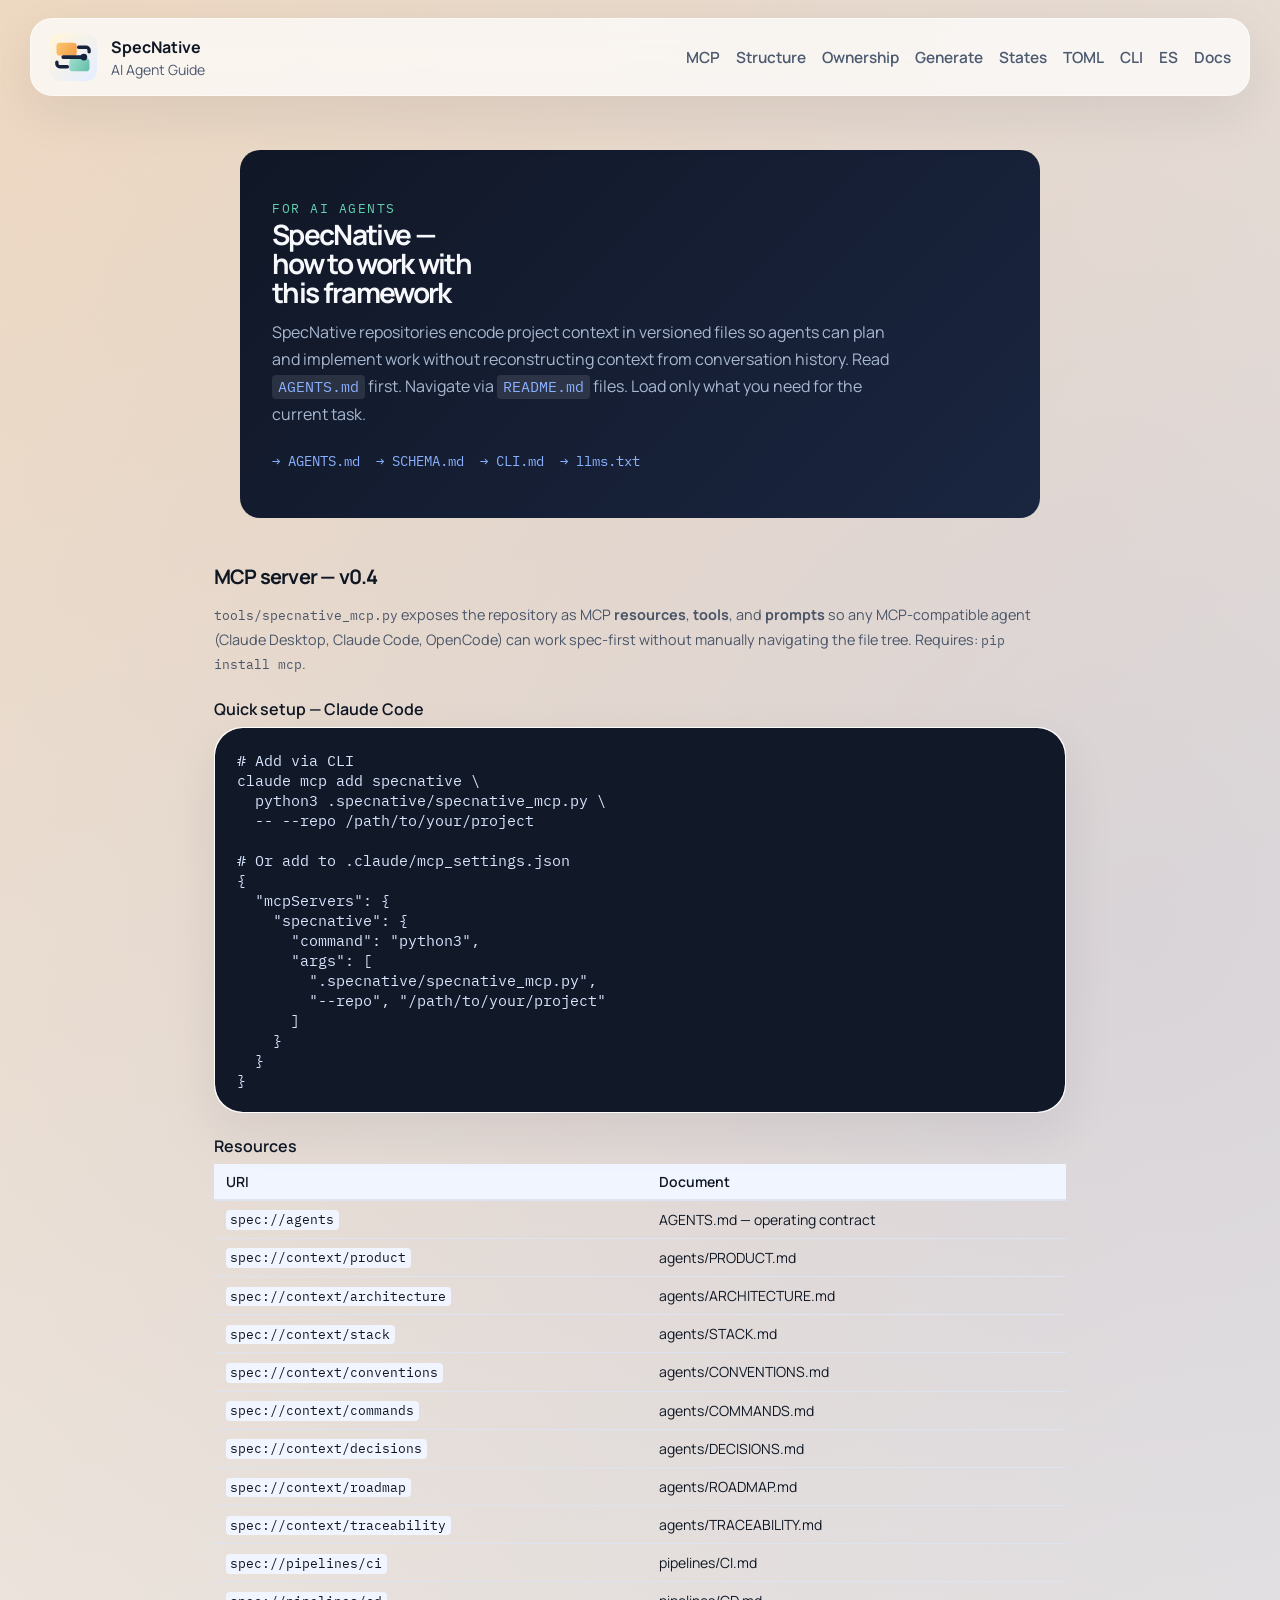
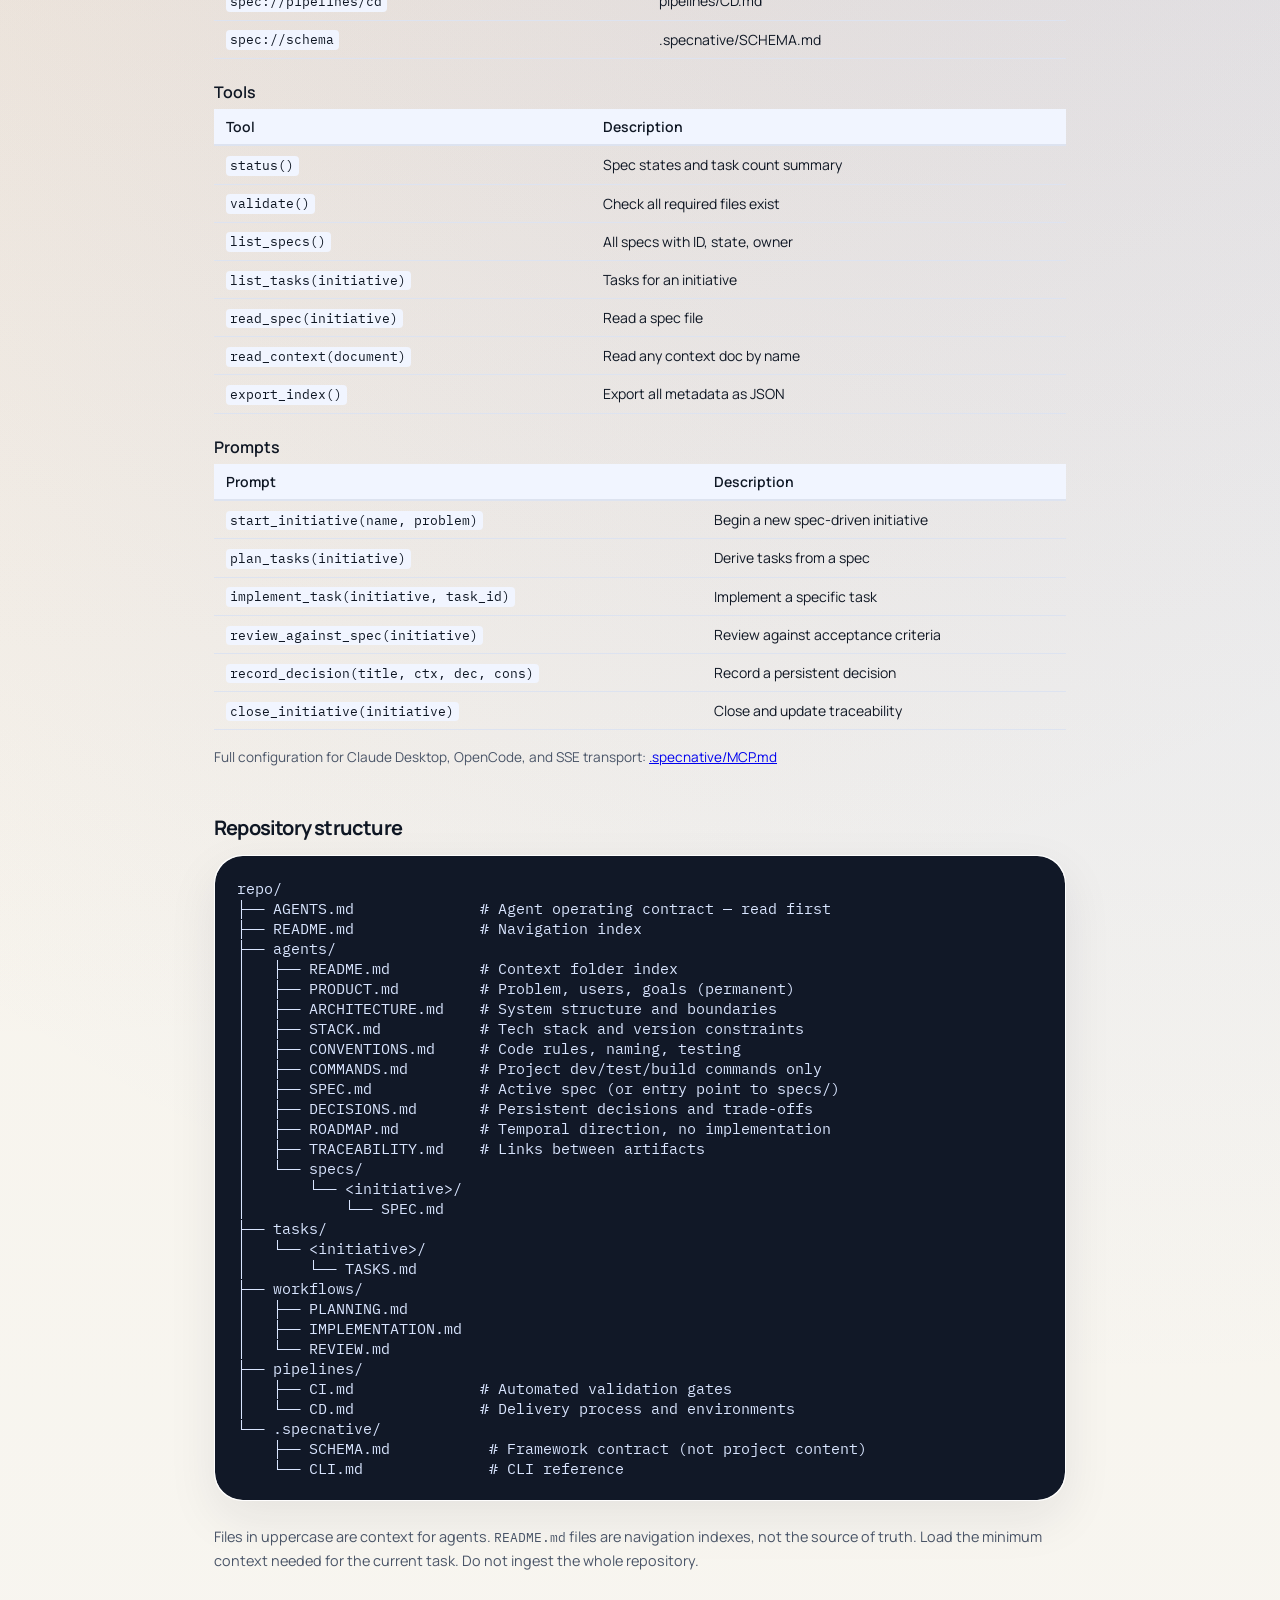
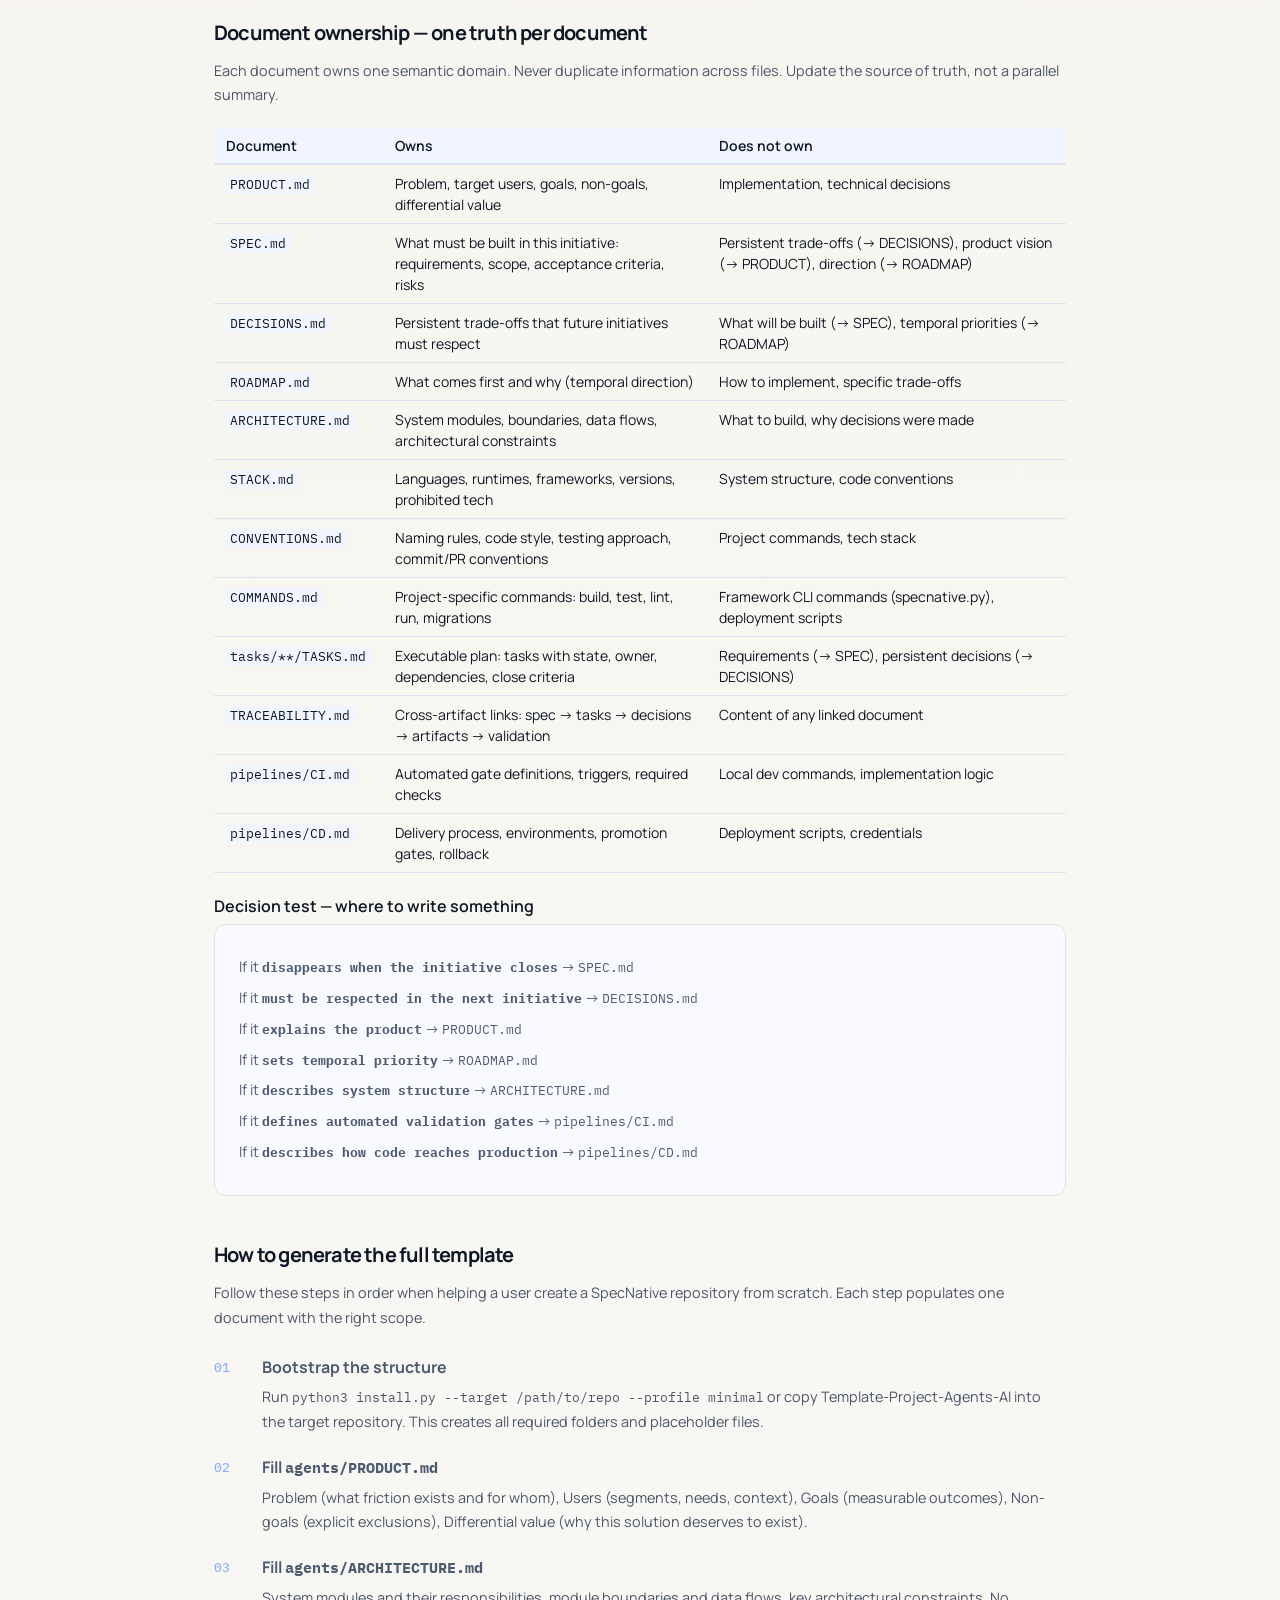
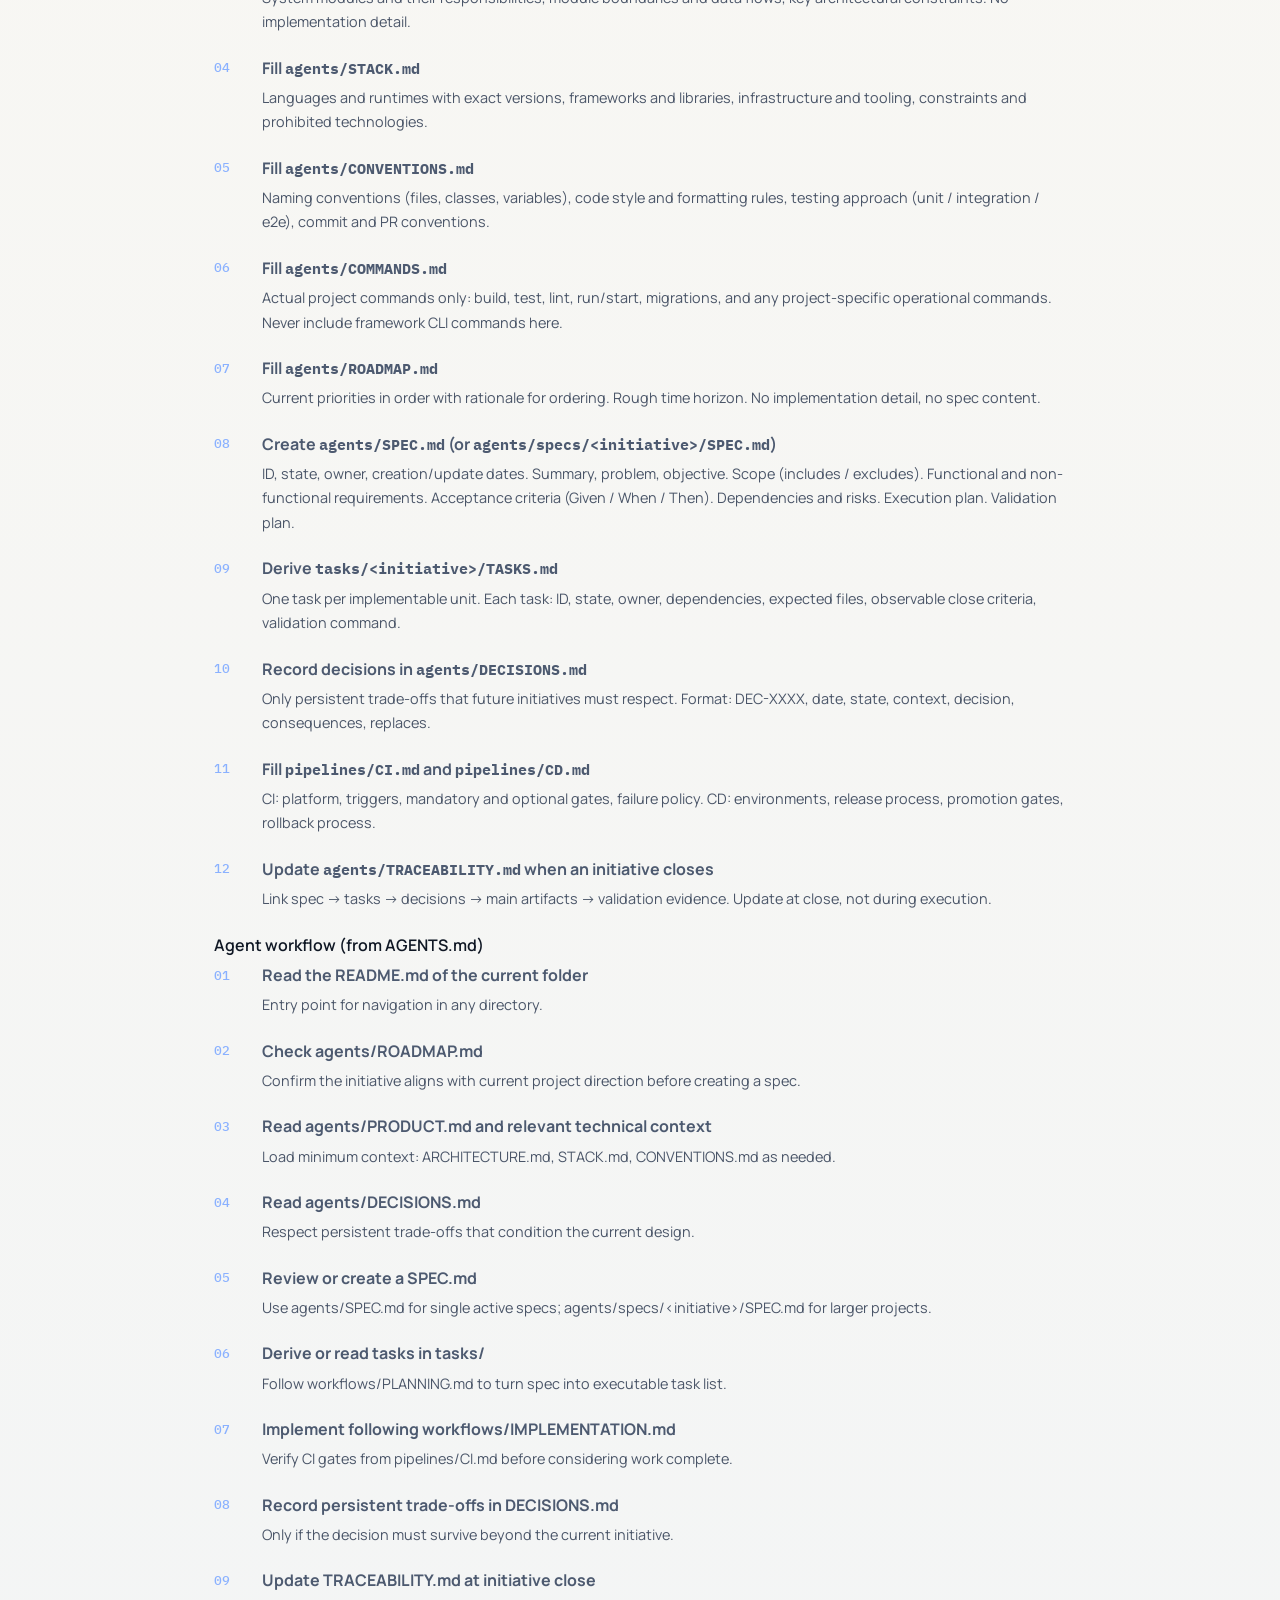
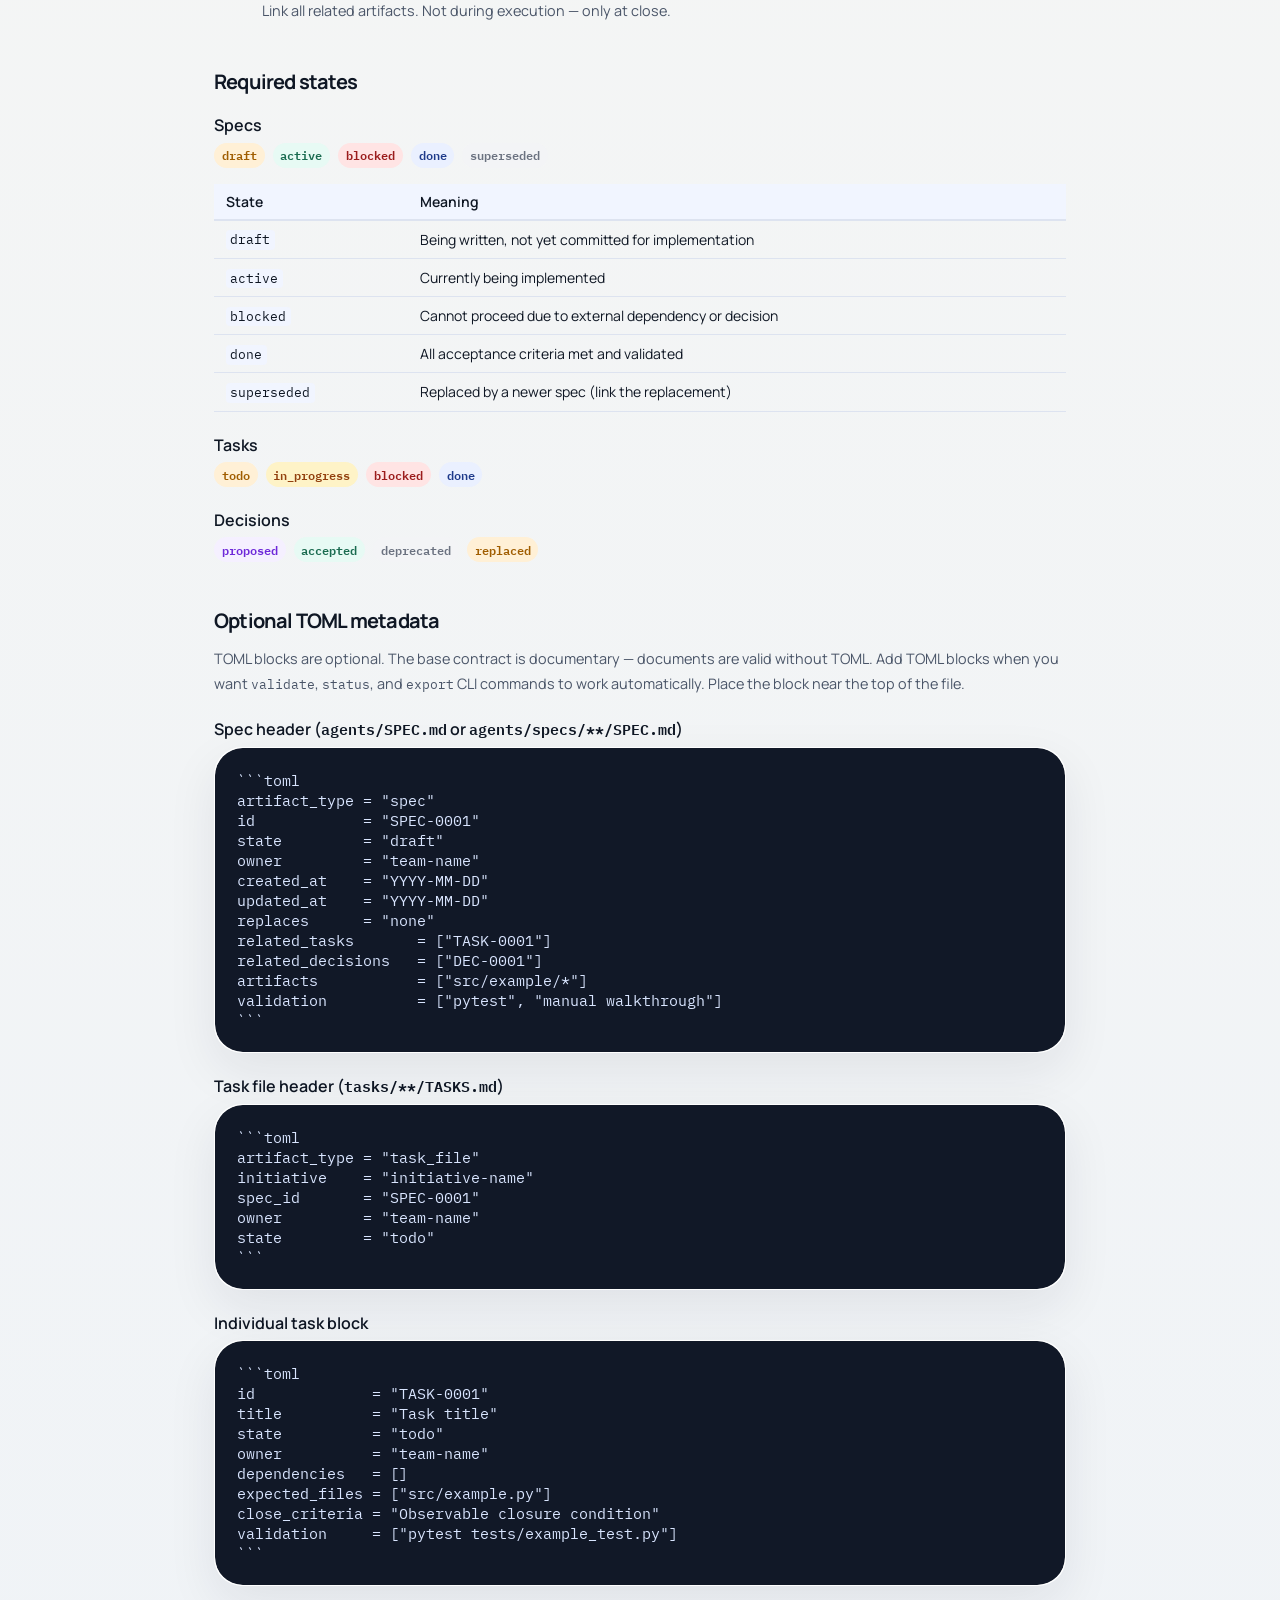
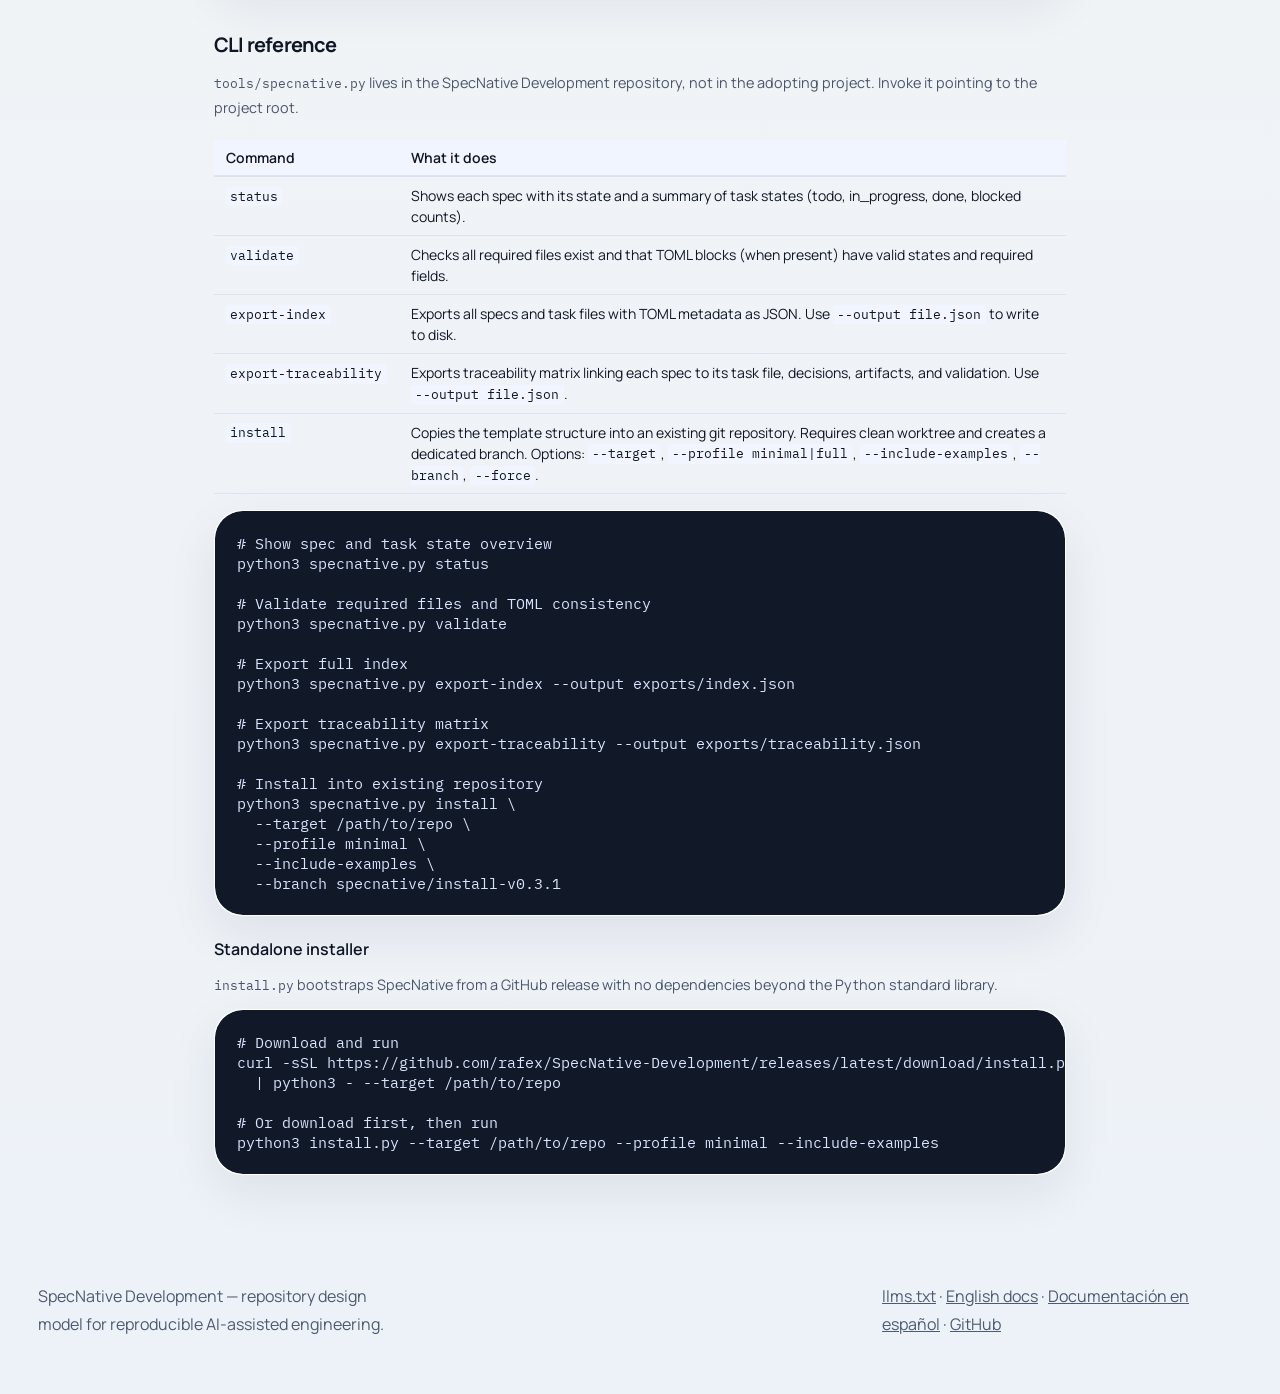
==== docs/ai/index.html @ 3c9d5037 "Ship specnative_mcp.py as release asset, install into .specnative/ install.py: - Downloads specnativ" ====
<!DOCTYPE html>
<html lang="en">
  <head>
    <meta charset="utf-8" />
    <meta name="viewport" content="width=device-width, initial-scale=1" />
    <title>SpecNative — AI Agent Guide</title>
    <meta
      name="description"
      content="Complete reference for AI agents working with SpecNative repositories. Structure, document roles, template generation, and CLI."
    />
    <link rel="preconnect" href="https://fonts.googleapis.com" />
    <link rel="preconnect" href="https://fonts.gstatic.com" crossorigin />
    <link
      href="https://fonts.googleapis.com/css2?family=Manrope:wght@400;500;600;700;800&family=IBM+Plex+Mono:wght@400;500&display=swap"
      rel="stylesheet"
    />
    <link rel="stylesheet" href="../styles.css" />
    <style>
      .ref-section { margin-bottom: 3rem; }
      .ref-section h2 { font-size: 1.25rem; font-weight: 700; margin-bottom: 1rem; color: var(--ink); }
      .ref-section h3 { font-size: 1rem; font-weight: 600; margin: 1.5rem 0 0.5rem; color: var(--ink); }
      .ref-table { width: 100%; border-collapse: collapse; font-size: 0.875rem; }
      .ref-table th { text-align: left; padding: 0.5rem 0.75rem; background: var(--surface-2, #f1f5ff); font-weight: 600; border-bottom: 2px solid var(--border, #dde3f0); }
      .ref-table td { padding: 0.5rem 0.75rem; border-bottom: 1px solid var(--border, #dde3f0); vertical-align: top; line-height: 1.5; }
      .ref-table td:first-child { white-space: nowrap; }
      .ref-table code { background: #f1f5ff; padding: 0.1em 0.35em; border-radius: 4px; font-size: 0.8rem; }
      .step-list { counter-reset: steps; list-style: none; padding: 0; }
      .step-list li { counter-increment: steps; display: flex; gap: 1rem; margin-bottom: 1.25rem; }
      .step-list li::before { content: counter(steps, decimal-leading-zero); font-family: 'IBM Plex Mono', monospace; font-size: 0.8rem; font-weight: 500; color: #8ab1ff; min-width: 2rem; padding-top: 0.15rem; }
      .step-list li strong { display: block; margin-bottom: 0.25rem; }
      .step-list li p { margin: 0; font-size: 0.9rem; color: #4a5568; }
      .tag-row { display: flex; gap: 0.5rem; flex-wrap: wrap; margin-top: 0.5rem; }
      .tag { display: inline-block; padding: 0.2em 0.65em; border-radius: 999px; font-size: 0.75rem; font-weight: 600; font-family: 'IBM Plex Mono', monospace; }
      .tag-draft { background: #fff0d6; color: #a05d00; }
      .tag-active { background: #e7faf4; color: #1a6b50; }
      .tag-blocked { background: #ffe4e4; color: #9b1c1c; }
      .tag-done { background: #eaf0ff; color: #1e3a8a; }
      .tag-superseded { background: #f3f4f6; color: #6b7280; }
      .tag-inprogress { background: #fef3c7; color: #92400e; }
      .tag-proposed { background: #f5f0ff; color: #6d28d9; }
      .tag-accepted { background: #e7faf4; color: #1a6b50; }
      .tag-deprecated { background: #f3f4f6; color: #6b7280; }
      .tag-replaced { background: #fff0d6; color: #a05d00; }
      .decision-test { background: #f8faff; border: 1px solid #dde3f0; border-radius: 12px; padding: 1.5rem; }
      .decision-test p { margin: 0.4rem 0; font-size: 0.9rem; }
      .decision-test p strong { font-family: 'IBM Plex Mono', monospace; font-size: 0.8rem; }
      .ai-hero { background: linear-gradient(135deg, #101726 0%, #1a2540 100%); color: #f6f8fc; padding: 3rem 2rem; border-radius: 20px; margin-bottom: 3rem; }
      .ai-hero h1 { font-size: 1.75rem; margin-bottom: 0.75rem; }
      .ai-hero p { color: #a8b8d0; max-width: 640px; margin: 0; }
      .ai-hero code { background: rgba(255,255,255,0.1); color: #8ab1ff; padding: 0.15em 0.4em; border-radius: 4px; }
      .inline-nav { display: flex; gap: 1rem; flex-wrap: wrap; margin-top: 1.5rem; }
      .inline-nav a { font-size: 0.85rem; color: #8ab1ff; text-decoration: none; font-family: 'IBM Plex Mono', monospace; }
      .inline-nav a:hover { text-decoration: underline; }
    </style>
  </head>
  <body>
    <div class="site-shell">
      <header class="topbar">
        <a class="brand" href="#top">
          <img class="brand-logo" src="../assets/specnative-mark.svg" alt="SpecNative logo" />
          <span class="brand-copy">
            <strong>SpecNative</strong>
            <span>AI Agent Guide</span>
          </span>
        </a>
        <nav class="topnav" aria-label="Primary">
          <a href="#mcp">MCP</a>
          <a href="#structure">Structure</a>
          <a href="#ownership">Ownership</a>
          <a href="#generate">Generate</a>
          <a href="#states">States</a>
          <a href="#toml">TOML</a>
          <a href="#cli">CLI</a>
          <a href="es/">ES</a>
          <a href="../en/">Docs</a>
        </nav>
      </header>

      <main id="top" style="padding: 2rem 0;">
        <div class="section-heading" style="max-width: 800px; margin: 0 auto 2rem;">
          <div class="ai-hero">
            <p class="eyebrow" style="color: #63d0b0;">For AI Agents</p>
            <h1>SpecNative — how to work with this framework</h1>
            <p>
              SpecNative repositories encode project context in versioned files so agents
              can plan and implement work without reconstructing context from conversation
              history. Read <code>AGENTS.md</code> first. Navigate via <code>README.md</code>
              files. Load only what you need for the current task.
            </p>
            <div class="inline-nav">
              <a href="https://github.com/rafex/SpecNative-Development/blob/main/Template-Project-Agents-AI/AGENTS.md">→ AGENTS.md</a>
              <a href="https://github.com/rafex/SpecNative-Development/blob/main/Template-Project-Agents-AI/.specnative/SCHEMA.md">→ SCHEMA.md</a>
              <a href="https://github.com/rafex/SpecNative-Development/blob/main/Template-Project-Agents-AI/.specnative/CLI.md">→ CLI.md</a>
              <a href="../llms.txt">→ llms.txt</a>
            </div>
          </div>
        </div>

        <div style="max-width: 900px; margin: 0 auto; padding: 0 1.5rem;">

          <!-- MCP -->
          <section class="ref-section" id="mcp">
            <h2>MCP server — v0.4</h2>
            <p style="font-size: 0.9rem; color: #4a5568; margin-bottom: 1.25rem;">
              <code>tools/specnative_mcp.py</code> exposes the repository as MCP
              <strong>resources</strong>, <strong>tools</strong>, and <strong>prompts</strong>
              so any MCP-compatible agent (Claude Desktop, Claude Code, OpenCode) can work
              spec-first without manually navigating the file tree.
              Requires: <code>pip install mcp</code>.
            </p>

            <h3>Quick setup — Claude Code</h3>
            <div class="code-card">
              <pre><code># Add via CLI
claude mcp add specnative \
  python3 .specnative/specnative_mcp.py \
  -- --repo /path/to/your/project

# Or add to .claude/mcp_settings.json
{
  "mcpServers": {
    "specnative": {
      "command": "python3",
      "args": [
        ".specnative/specnative_mcp.py",
        "--repo", "/path/to/your/project"
      ]
    }
  }
}</code></pre>
            </div>

            <h3>Resources</h3>
            <table class="ref-table">
              <thead><tr><th>URI</th><th>Document</th></tr></thead>
              <tbody>
                <tr><td><code>spec://agents</code></td><td>AGENTS.md — operating contract</td></tr>
                <tr><td><code>spec://context/product</code></td><td>agents/PRODUCT.md</td></tr>
                <tr><td><code>spec://context/architecture</code></td><td>agents/ARCHITECTURE.md</td></tr>
                <tr><td><code>spec://context/stack</code></td><td>agents/STACK.md</td></tr>
                <tr><td><code>spec://context/conventions</code></td><td>agents/CONVENTIONS.md</td></tr>
                <tr><td><code>spec://context/commands</code></td><td>agents/COMMANDS.md</td></tr>
                <tr><td><code>spec://context/decisions</code></td><td>agents/DECISIONS.md</td></tr>
                <tr><td><code>spec://context/roadmap</code></td><td>agents/ROADMAP.md</td></tr>
                <tr><td><code>spec://context/traceability</code></td><td>agents/TRACEABILITY.md</td></tr>
                <tr><td><code>spec://pipelines/ci</code></td><td>pipelines/CI.md</td></tr>
                <tr><td><code>spec://pipelines/cd</code></td><td>pipelines/CD.md</td></tr>
                <tr><td><code>spec://schema</code></td><td>.specnative/SCHEMA.md</td></tr>
              </tbody>
            </table>

            <h3>Tools</h3>
            <table class="ref-table">
              <thead><tr><th>Tool</th><th>Description</th></tr></thead>
              <tbody>
                <tr><td><code>status()</code></td><td>Spec states and task count summary</td></tr>
                <tr><td><code>validate()</code></td><td>Check all required files exist</td></tr>
                <tr><td><code>list_specs()</code></td><td>All specs with ID, state, owner</td></tr>
                <tr><td><code>list_tasks(initiative)</code></td><td>Tasks for an initiative</td></tr>
                <tr><td><code>read_spec(initiative)</code></td><td>Read a spec file</td></tr>
                <tr><td><code>read_context(document)</code></td><td>Read any context doc by name</td></tr>
                <tr><td><code>export_index()</code></td><td>Export all metadata as JSON</td></tr>
              </tbody>
            </table>

            <h3>Prompts</h3>
            <table class="ref-table">
              <thead><tr><th>Prompt</th><th>Description</th></tr></thead>
              <tbody>
                <tr><td><code>start_initiative(name, problem)</code></td><td>Begin a new spec-driven initiative</td></tr>
                <tr><td><code>plan_tasks(initiative)</code></td><td>Derive tasks from a spec</td></tr>
                <tr><td><code>implement_task(initiative, task_id)</code></td><td>Implement a specific task</td></tr>
                <tr><td><code>review_against_spec(initiative)</code></td><td>Review against acceptance criteria</td></tr>
                <tr><td><code>record_decision(title, ctx, dec, cons)</code></td><td>Record a persistent decision</td></tr>
                <tr><td><code>close_initiative(initiative)</code></td><td>Close and update traceability</td></tr>
              </tbody>
            </table>
            <p style="font-size: 0.85rem; color: #4a5568; margin-top: 1rem;">
              Full configuration for Claude Desktop, OpenCode, and SSE transport:
              <a href="https://github.com/rafex/SpecNative-Development/blob/main/Template-Project-Agents-AI/.specnative/MCP.md">.specnative/MCP.md</a>
            </p>
          </section>

          <!-- STRUCTURE -->
          <section class="ref-section" id="structure">
            <h2>Repository structure</h2>
            <div class="code-card" style="margin-bottom: 1.5rem;">
              <pre><code>repo/
├── AGENTS.md              # Agent operating contract — read first
├── README.md              # Navigation index
├── agents/
│   ├── README.md          # Context folder index
│   ├── PRODUCT.md         # Problem, users, goals (permanent)
│   ├── ARCHITECTURE.md    # System structure and boundaries
│   ├── STACK.md           # Tech stack and version constraints
│   ├── CONVENTIONS.md     # Code rules, naming, testing
│   ├── COMMANDS.md        # Project dev/test/build commands only
│   ├── SPEC.md            # Active spec (or entry point to specs/)
│   ├── DECISIONS.md       # Persistent decisions and trade-offs
│   ├── ROADMAP.md         # Temporal direction, no implementation
│   ├── TRACEABILITY.md    # Links between artifacts
│   └── specs/
│       └── &lt;initiative&gt;/
│           └── SPEC.md
├── tasks/
│   └── &lt;initiative&gt;/
│       └── TASKS.md
├── workflows/
│   ├── PLANNING.md
│   ├── IMPLEMENTATION.md
│   └── REVIEW.md
├── pipelines/
│   ├── CI.md              # Automated validation gates
│   └── CD.md              # Delivery process and environments
└── .specnative/
    ├── SCHEMA.md           # Framework contract (not project content)
    └── CLI.md              # CLI reference</code></pre>
            </div>
            <p style="font-size: 0.9rem; color: #4a5568;">
              Files in uppercase are context for agents. <code>README.md</code> files are
              navigation indexes, not the source of truth. Load the minimum context needed
              for the current task. Do not ingest the whole repository.
            </p>
          </section>

          <!-- OWNERSHIP -->
          <section class="ref-section" id="ownership">
            <h2>Document ownership — one truth per document</h2>
            <p style="font-size: 0.9rem; color: #4a5568; margin-bottom: 1.25rem;">
              Each document owns one semantic domain. Never duplicate information across files.
              Update the source of truth, not a parallel summary.
            </p>
            <table class="ref-table">
              <thead>
                <tr>
                  <th>Document</th>
                  <th>Owns</th>
                  <th>Does not own</th>
                </tr>
              </thead>
              <tbody>
                <tr>
                  <td><code>PRODUCT.md</code></td>
                  <td>Problem, target users, goals, non-goals, differential value</td>
                  <td>Implementation, technical decisions</td>
                </tr>
                <tr>
                  <td><code>SPEC.md</code></td>
                  <td>What must be built in this initiative: requirements, scope, acceptance criteria, risks</td>
                  <td>Persistent trade-offs (→ DECISIONS), product vision (→ PRODUCT), direction (→ ROADMAP)</td>
                </tr>
                <tr>
                  <td><code>DECISIONS.md</code></td>
                  <td>Persistent trade-offs that future initiatives must respect</td>
                  <td>What will be built (→ SPEC), temporal priorities (→ ROADMAP)</td>
                </tr>
                <tr>
                  <td><code>ROADMAP.md</code></td>
                  <td>What comes first and why (temporal direction)</td>
                  <td>How to implement, specific trade-offs</td>
                </tr>
                <tr>
                  <td><code>ARCHITECTURE.md</code></td>
                  <td>System modules, boundaries, data flows, architectural constraints</td>
                  <td>What to build, why decisions were made</td>
                </tr>
                <tr>
                  <td><code>STACK.md</code></td>
                  <td>Languages, runtimes, frameworks, versions, prohibited tech</td>
                  <td>System structure, code conventions</td>
                </tr>
                <tr>
                  <td><code>CONVENTIONS.md</code></td>
                  <td>Naming rules, code style, testing approach, commit/PR conventions</td>
                  <td>Project commands, tech stack</td>
                </tr>
                <tr>
                  <td><code>COMMANDS.md</code></td>
                  <td>Project-specific commands: build, test, lint, run, migrations</td>
                  <td>Framework CLI commands (specnative.py), deployment scripts</td>
                </tr>
                <tr>
                  <td><code>tasks/**/TASKS.md</code></td>
                  <td>Executable plan: tasks with state, owner, dependencies, close criteria</td>
                  <td>Requirements (→ SPEC), persistent decisions (→ DECISIONS)</td>
                </tr>
                <tr>
                  <td><code>TRACEABILITY.md</code></td>
                  <td>Cross-artifact links: spec → tasks → decisions → artifacts → validation</td>
                  <td>Content of any linked document</td>
                </tr>
                <tr>
                  <td><code>pipelines/CI.md</code></td>
                  <td>Automated gate definitions, triggers, required checks</td>
                  <td>Local dev commands, implementation logic</td>
                </tr>
                <tr>
                  <td><code>pipelines/CD.md</code></td>
                  <td>Delivery process, environments, promotion gates, rollback</td>
                  <td>Deployment scripts, credentials</td>
                </tr>
              </tbody>
            </table>

            <h3>Decision test — where to write something</h3>
            <div class="decision-test">
              <p>If it <strong>disappears when the initiative closes</strong> → <code>SPEC.md</code></p>
              <p>If it <strong>must be respected in the next initiative</strong> → <code>DECISIONS.md</code></p>
              <p>If it <strong>explains the product</strong> → <code>PRODUCT.md</code></p>
              <p>If it <strong>sets temporal priority</strong> → <code>ROADMAP.md</code></p>
              <p>If it <strong>describes system structure</strong> → <code>ARCHITECTURE.md</code></p>
              <p>If it <strong>defines automated validation gates</strong> → <code>pipelines/CI.md</code></p>
              <p>If it <strong>describes how code reaches production</strong> → <code>pipelines/CD.md</code></p>
            </div>
          </section>

          <!-- GENERATE -->
          <section class="ref-section" id="generate">
            <h2>How to generate the full template</h2>
            <p style="font-size: 0.9rem; color: #4a5568; margin-bottom: 1.5rem;">
              Follow these steps in order when helping a user create a SpecNative repository
              from scratch. Each step populates one document with the right scope.
            </p>
            <ol class="step-list">
              <li>
                <div>
                  <strong>Bootstrap the structure</strong>
                  <p>Run <code>python3 install.py --target /path/to/repo --profile minimal</code>
                  or copy Template-Project-Agents-AI into the target repository.
                  This creates all required folders and placeholder files.</p>
                </div>
              </li>
              <li>
                <div>
                  <strong>Fill <code>agents/PRODUCT.md</code></strong>
                  <p>Problem (what friction exists and for whom), Users (segments, needs, context),
                  Goals (measurable outcomes), Non-goals (explicit exclusions),
                  Differential value (why this solution deserves to exist).</p>
                </div>
              </li>
              <li>
                <div>
                  <strong>Fill <code>agents/ARCHITECTURE.md</code></strong>
                  <p>System modules and their responsibilities, module boundaries and data flows,
                  key architectural constraints. No implementation detail.</p>
                </div>
              </li>
              <li>
                <div>
                  <strong>Fill <code>agents/STACK.md</code></strong>
                  <p>Languages and runtimes with exact versions, frameworks and libraries,
                  infrastructure and tooling, constraints and prohibited technologies.</p>
                </div>
              </li>
              <li>
                <div>
                  <strong>Fill <code>agents/CONVENTIONS.md</code></strong>
                  <p>Naming conventions (files, classes, variables), code style and formatting rules,
                  testing approach (unit / integration / e2e), commit and PR conventions.</p>
                </div>
              </li>
              <li>
                <div>
                  <strong>Fill <code>agents/COMMANDS.md</code></strong>
                  <p>Actual project commands only: build, test, lint, run/start, migrations,
                  and any project-specific operational commands.
                  Never include framework CLI commands here.</p>
                </div>
              </li>
              <li>
                <div>
                  <strong>Fill <code>agents/ROADMAP.md</code></strong>
                  <p>Current priorities in order with rationale for ordering.
                  Rough time horizon. No implementation detail, no spec content.</p>
                </div>
              </li>
              <li>
                <div>
                  <strong>Create <code>agents/SPEC.md</code> (or <code>agents/specs/&lt;initiative&gt;/SPEC.md</code>)</strong>
                  <p>ID, state, owner, creation/update dates. Summary, problem, objective.
                  Scope (includes / excludes). Functional and non-functional requirements.
                  Acceptance criteria (Given / When / Then). Dependencies and risks.
                  Execution plan. Validation plan.</p>
                </div>
              </li>
              <li>
                <div>
                  <strong>Derive <code>tasks/&lt;initiative&gt;/TASKS.md</code></strong>
                  <p>One task per implementable unit. Each task: ID, state, owner, dependencies,
                  expected files, observable close criteria, validation command.</p>
                </div>
              </li>
              <li>
                <div>
                  <strong>Record decisions in <code>agents/DECISIONS.md</code></strong>
                  <p>Only persistent trade-offs that future initiatives must respect.
                  Format: DEC-XXXX, date, state, context, decision, consequences, replaces.</p>
                </div>
              </li>
              <li>
                <div>
                  <strong>Fill <code>pipelines/CI.md</code> and <code>pipelines/CD.md</code></strong>
                  <p>CI: platform, triggers, mandatory and optional gates, failure policy.
                  CD: environments, release process, promotion gates, rollback process.</p>
                </div>
              </li>
              <li>
                <div>
                  <strong>Update <code>agents/TRACEABILITY.md</code> when an initiative closes</strong>
                  <p>Link spec → tasks → decisions → main artifacts → validation evidence.
                  Update at close, not during execution.</p>
                </div>
              </li>
            </ol>

            <h3>Agent workflow (from AGENTS.md)</h3>
            <ol class="step-list">
              <li><div><strong>Read the README.md of the current folder</strong><p>Entry point for navigation in any directory.</p></div></li>
              <li><div><strong>Check agents/ROADMAP.md</strong><p>Confirm the initiative aligns with current project direction before creating a spec.</p></div></li>
              <li><div><strong>Read agents/PRODUCT.md and relevant technical context</strong><p>Load minimum context: ARCHITECTURE.md, STACK.md, CONVENTIONS.md as needed.</p></div></li>
              <li><div><strong>Read agents/DECISIONS.md</strong><p>Respect persistent trade-offs that condition the current design.</p></div></li>
              <li><div><strong>Review or create a SPEC.md</strong><p>Use agents/SPEC.md for single active specs; agents/specs/&lt;initiative&gt;/SPEC.md for larger projects.</p></div></li>
              <li><div><strong>Derive or read tasks in tasks/</strong><p>Follow workflows/PLANNING.md to turn spec into executable task list.</p></div></li>
              <li><div><strong>Implement following workflows/IMPLEMENTATION.md</strong><p>Verify CI gates from pipelines/CI.md before considering work complete.</p></div></li>
              <li><div><strong>Record persistent trade-offs in DECISIONS.md</strong><p>Only if the decision must survive beyond the current initiative.</p></div></li>
              <li><div><strong>Update TRACEABILITY.md at initiative close</strong><p>Link all related artifacts. Not during execution — only at close.</p></div></li>
            </ol>
          </section>

          <!-- STATES -->
          <section class="ref-section" id="states">
            <h2>Required states</h2>

            <h3>Specs</h3>
            <div class="tag-row">
              <span class="tag tag-draft">draft</span>
              <span class="tag tag-active">active</span>
              <span class="tag tag-blocked">blocked</span>
              <span class="tag tag-done">done</span>
              <span class="tag tag-superseded">superseded</span>
            </div>
            <table class="ref-table" style="margin-top: 1rem;">
              <thead><tr><th>State</th><th>Meaning</th></tr></thead>
              <tbody>
                <tr><td><code>draft</code></td><td>Being written, not yet committed for implementation</td></tr>
                <tr><td><code>active</code></td><td>Currently being implemented</td></tr>
                <tr><td><code>blocked</code></td><td>Cannot proceed due to external dependency or decision</td></tr>
                <tr><td><code>done</code></td><td>All acceptance criteria met and validated</td></tr>
                <tr><td><code>superseded</code></td><td>Replaced by a newer spec (link the replacement)</td></tr>
              </tbody>
            </table>

            <h3>Tasks</h3>
            <div class="tag-row">
              <span class="tag tag-draft">todo</span>
              <span class="tag tag-inprogress">in_progress</span>
              <span class="tag tag-blocked">blocked</span>
              <span class="tag tag-done">done</span>
            </div>

            <h3>Decisions</h3>
            <div class="tag-row">
              <span class="tag tag-proposed">proposed</span>
              <span class="tag tag-accepted">accepted</span>
              <span class="tag tag-deprecated">deprecated</span>
              <span class="tag tag-replaced">replaced</span>
            </div>
          </section>

          <!-- TOML -->
          <section class="ref-section" id="toml">
            <h2>Optional TOML metadata</h2>
            <p style="font-size: 0.9rem; color: #4a5568; margin-bottom: 1.25rem;">
              TOML blocks are optional. The base contract is documentary — documents are valid
              without TOML. Add TOML blocks when you want <code>validate</code>,
              <code>status</code>, and <code>export</code> CLI commands to work automatically.
              Place the block near the top of the file.
            </p>

            <h3>Spec header (<code>agents/SPEC.md</code> or <code>agents/specs/**/SPEC.md</code>)</h3>
            <div class="code-card">
              <pre><code>```toml
artifact_type = "spec"
id            = "SPEC-0001"
state         = "draft"
owner         = "team-name"
created_at    = "YYYY-MM-DD"
updated_at    = "YYYY-MM-DD"
replaces      = "none"
related_tasks       = ["TASK-0001"]
related_decisions   = ["DEC-0001"]
artifacts           = ["src/example/*"]
validation          = ["pytest", "manual walkthrough"]
```</code></pre>
            </div>

            <h3>Task file header (<code>tasks/**/TASKS.md</code>)</h3>
            <div class="code-card">
              <pre><code>```toml
artifact_type = "task_file"
initiative    = "initiative-name"
spec_id       = "SPEC-0001"
owner         = "team-name"
state         = "todo"
```</code></pre>
            </div>

            <h3>Individual task block</h3>
            <div class="code-card">
              <pre><code>```toml
id             = "TASK-0001"
title          = "Task title"
state          = "todo"
owner          = "team-name"
dependencies   = []
expected_files = ["src/example.py"]
close_criteria = "Observable closure condition"
validation     = ["pytest tests/example_test.py"]
```</code></pre>
            </div>
          </section>

          <!-- CLI -->
          <section class="ref-section" id="cli">
            <h2>CLI reference</h2>
            <p style="font-size: 0.9rem; color: #4a5568; margin-bottom: 1.25rem;">
              <code>tools/specnative.py</code> lives in the SpecNative Development repository,
              not in the adopting project. Invoke it pointing to the project root.
            </p>
            <table class="ref-table">
              <thead>
                <tr><th>Command</th><th>What it does</th></tr>
              </thead>
              <tbody>
                <tr>
                  <td><code>status</code></td>
                  <td>Shows each spec with its state and a summary of task states (todo, in_progress, done, blocked counts).</td>
                </tr>
                <tr>
                  <td><code>validate</code></td>
                  <td>Checks all required files exist and that TOML blocks (when present) have valid states and required fields.</td>
                </tr>
                <tr>
                  <td><code>export-index</code></td>
                  <td>Exports all specs and task files with TOML metadata as JSON. Use <code>--output file.json</code> to write to disk.</td>
                </tr>
                <tr>
                  <td><code>export-traceability</code></td>
                  <td>Exports traceability matrix linking each spec to its task file, decisions, artifacts, and validation. Use <code>--output file.json</code>.</td>
                </tr>
                <tr>
                  <td><code>install</code></td>
                  <td>Copies the template structure into an existing git repository. Requires clean worktree and creates a dedicated branch. Options: <code>--target</code>, <code>--profile minimal|full</code>, <code>--include-examples</code>, <code>--branch</code>, <code>--force</code>.</td>
                </tr>
              </tbody>
            </table>

            <div class="code-card" style="margin-top: 1rem;">
              <pre><code># Show spec and task state overview
python3 specnative.py status

# Validate required files and TOML consistency
python3 specnative.py validate

# Export full index
python3 specnative.py export-index --output exports/index.json

# Export traceability matrix
python3 specnative.py export-traceability --output exports/traceability.json

# Install into existing repository
python3 specnative.py install \
  --target /path/to/repo \
  --profile minimal \
  --include-examples \
  --branch specnative/install-v0.3.1</code></pre>
            </div>

            <h3>Standalone installer</h3>
            <p style="font-size: 0.9rem; color: #4a5568; margin-bottom: 0.75rem;">
              <code>install.py</code> bootstraps SpecNative from a GitHub release with no
              dependencies beyond the Python standard library.
            </p>
            <div class="code-card">
              <pre><code># Download and run
curl -sSL https://github.com/rafex/SpecNative-Development/releases/latest/download/install.py \
  | python3 - --target /path/to/repo

# Or download first, then run
python3 install.py --target /path/to/repo --profile minimal --include-examples</code></pre>
            </div>
          </section>

        </div><!-- /content -->
      </main>

      <footer class="footer">
        <p>SpecNative Development — repository design model for reproducible AI-assisted engineering.</p>
        <p>
          <a href="../llms.txt" style="color: inherit;">llms.txt</a> ·
          <a href="../en/" style="color: inherit;">English docs</a> ·
          <a href="../es/" style="color: inherit;">Documentación en español</a> ·
          <a href="https://github.com/rafex/SpecNative-Development" style="color: inherit;">GitHub</a>
        </p>
      </footer>
    </div>

    <script src="../app.js"></script>
  </body>
</html>
---- docs/styles.css ----
:root {
  --bg: #f4f1ea;
  --bg-soft: #fbfaf6;
  --surface: rgba(255, 255, 255, 0.78);
  --surface-strong: rgba(255, 255, 255, 0.92);
  --ink: #0f1724;
  --ink-soft: #4d5a70;
  --line: rgba(31, 43, 67, 0.12);
  --amber: #ef9d47;
  --amber-deep: #dd7d1d;
  --teal: #2d9f87;
  --blue: #436fe8;
  --blue-soft: #dce6ff;
  --shadow: 0 18px 50px rgba(21, 31, 53, 0.08);
  --radius-xl: 28px;
  --radius-lg: 22px;
  --radius-md: 16px;
  --mono: "IBM Plex Mono", monospace;
  --sans: "Manrope", sans-serif;
}

* {
  box-sizing: border-box;
}

*::before,
*::after {
  box-sizing: border-box;
}

html {
  scroll-behavior: smooth;
}

body {
  margin: 0;
  font-family: var(--sans);
  overflow-x: hidden;
  background:
    radial-gradient(circle at top left, rgba(239, 157, 71, 0.24), transparent 28%),
    radial-gradient(circle at 90% 10%, rgba(67, 111, 232, 0.18), transparent 24%),
    linear-gradient(180deg, #f6f1e7 0%, #f8f7f3 48%, #edf2f8 100%);
  color: var(--ink);
}

body::before {
  content: "";
  position: fixed;
  inset: 0;
  pointer-events: none;
  background-image:
    linear-gradient(rgba(255, 255, 255, 0.18) 1px, transparent 1px),
    linear-gradient(90deg, rgba(255, 255, 255, 0.18) 1px, transparent 1px);
  background-size: 42px 42px;
  mask-image: linear-gradient(180deg, rgba(0, 0, 0, 0.18), transparent 60%);
}

.site-shell {
  width: min(1220px, calc(100vw - 32px));
  margin: 0 auto;
  padding: 18px 0 56px;
}

.language-home {
  min-height: calc(100vh - 72px);
  display: grid;
  grid-template-columns: 1fr 1fr;
  gap: 18px;
  align-items: center;
}

.language-card {
  padding: 34px;
  background: var(--surface);
  border: 1px solid rgba(255, 255, 255, 0.56);
  border-radius: 32px;
  box-shadow: var(--shadow);
  backdrop-filter: blur(12px);
}

.language-actions {
  display: flex;
  gap: 12px;
  flex-wrap: wrap;
}

.topbar {
  position: sticky;
  top: 12px;
  z-index: 20;
  display: flex;
  align-items: center;
  justify-content: space-between;
  gap: 24px;
  padding: 14px 18px;
  margin-bottom: 22px;
  background: rgba(255, 255, 255, 0.72);
  border: 1px solid rgba(255, 255, 255, 0.5);
  border-radius: 22px;
  backdrop-filter: blur(18px);
  box-shadow: var(--shadow);
  overflow: hidden;
}

.brand {
  display: inline-flex;
  align-items: center;
  gap: 14px;
  min-width: 0;
  color: inherit;
  text-decoration: none;
}

.brand-logo {
  width: 48px;
  height: 48px;
  flex: 0 0 auto;
}

.brand-copy {
  display: flex;
  flex-direction: column;
  gap: 2px;
  min-width: 0;
}

.brand-copy strong,
.brand-copy span {
  overflow-wrap: anywhere;
}

.brand-copy span {
  font-size: 0.88rem;
  color: var(--ink-soft);
}

.topnav {
  display: flex;
  flex-wrap: wrap;
  gap: 16px;
  justify-content: flex-end;
  min-width: 0;
}

.topnav a {
  color: var(--ink-soft);
  text-decoration: none;
  font-weight: 600;
  font-size: 0.96rem;
  white-space: nowrap;
}

.topnav a:hover,
.topnav a:focus-visible {
  color: var(--ink);
}

.hero,
.section,
.footer {
  position: relative;
}

.hero {
  display: grid;
  grid-template-columns: 1.15fr 0.85fr;
  gap: 26px;
  align-items: stretch;
  padding: 26px 0 12px;
}

.hero-copy,
.hero-panel,
.section-heading,
.runtime-card,
.card,
.mini-card,
.stack-item,
.resource-link,
.language-card,
.panel-card {
  min-width: 0;
}

.eyebrow {
  margin: 0 0 12px;
  font-family: var(--mono);
  font-size: 0.8rem;
  letter-spacing: 0.12em;
  text-transform: uppercase;
  color: var(--amber-deep);
}

h1,
h2,
h3,
h4 {
  margin: 0;
  line-height: 1.02;
}

h1 {
  font-size: clamp(2.45rem, 5.2vw, 5rem);
  max-width: 12ch;
  letter-spacing: -0.06em;
  line-height: 1.04;
  text-wrap: balance;
  overflow-wrap: anywhere;
}

h2 {
  font-size: clamp(1.85rem, 3vw, 3rem);
  letter-spacing: -0.04em;
  line-height: 1.06;
  text-wrap: balance;
  overflow-wrap: anywhere;
}

h3 {
  font-size: clamp(1.12rem, 1.7vw, 1.3rem);
  margin-bottom: 12px;
  line-height: 1.16;
  overflow-wrap: anywhere;
}

h4 {
  font-size: 0.98rem;
  margin: 18px 0 10px;
}

p,
li {
  line-height: 1.7;
  color: var(--ink-soft);
  overflow-wrap: anywhere;
}

.lead {
  font-size: 1.15rem;
  max-width: 60ch;
  margin: 18px 0 22px;
}

.hero-actions {
  display: flex;
  flex-wrap: wrap;
  gap: 12px;
  margin-bottom: 24px;
}

.button {
  display: inline-flex;
  align-items: center;
  justify-content: center;
  min-height: 48px;
  padding: 0 18px;
  border-radius: 999px;
  text-decoration: none;
  font-weight: 700;
  transition: transform 180ms ease, box-shadow 180ms ease;
}

.button:hover,
.button:focus-visible {
  transform: translateY(-1px);
}

.button-primary {
  background: linear-gradient(135deg, #162033, #2f4f9d);
  color: #fff;
  box-shadow: 0 14px 30px rgba(24, 38, 68, 0.18);
}

.button-secondary {
  background: rgba(255, 255, 255, 0.82);
  color: var(--ink);
  border: 1px solid var(--line);
}

.hero-points {
  display: grid;
  gap: 10px;
  padding: 0;
  margin: 0;
  list-style: none;
}

.hero-points li {
  display: flex;
  align-items: center;
  gap: 10px;
}

.hero-points li::before {
  content: "";
  width: 9px;
  height: 9px;
  border-radius: 999px;
  background: var(--teal);
  box-shadow: 0 0 0 6px rgba(45, 159, 135, 0.14);
}

.hero-panel {
  display: flex;
  align-items: stretch;
}

.panel-card,
.card,
.diagram-card,
.mini-card,
.runtime-card,
.code-card,
.stack-item,
.resource-link {
  background: var(--surface);
  border: 1px solid rgba(255, 255, 255, 0.56);
  border-radius: var(--radius-xl);
  box-shadow: var(--shadow);
  backdrop-filter: blur(12px);
}

.panel-card {
  width: 100%;
  padding: 18px;
  display: flex;
  flex-direction: column;
  justify-content: space-between;
}

.panel-logo {
  width: min(100%, 320px);
  height: auto;
  margin-bottom: 16px;
}

.panel-header {
  display: flex;
  gap: 8px;
  margin-bottom: 18px;
}

.panel-dot {
  width: 10px;
  height: 10px;
  border-radius: 999px;
  background: rgba(15, 23, 36, 0.18);
}

.panel-grid {
  display: grid;
  grid-template-columns: 1fr 1fr;
  gap: 14px;
}

.panel-block {
  min-height: 120px;
  padding: 16px;
  border-radius: 20px;
  display: flex;
  flex-direction: column;
  justify-content: space-between;
  color: #112031;
  gap: 8px;
  overflow: hidden;
}

.label {
  font-family: var(--mono);
  font-size: 0.76rem;
  letter-spacing: 0.08em;
  text-transform: uppercase;
  opacity: 0.8;
}

.panel-block strong {
  display: block;
  font-size: clamp(1rem, 1.3vw, 1.12rem);
  line-height: 1.2;
  text-wrap: balance;
  overflow-wrap: anywhere;
}

.accent-a {
  background: linear-gradient(135deg, #ffe7bb, #ffc988);
}

.accent-b {
  background: linear-gradient(135deg, #d9ebff, #a5c8ff);
}

.accent-c {
  background: linear-gradient(135deg, #def8ee, #9fe0ca);
}

.accent-d {
  background: linear-gradient(135deg, #eef1ff, #cad6ff);
}

.panel-footer {
  margin-top: 16px;
  padding: 14px 16px;
  border-radius: 18px;
  background: rgba(16, 23, 38, 0.92);
  color: #f4f7ff;
}

.panel-footer code {
  display: block;
  white-space: normal;
  line-height: 1.6;
  overflow-wrap: anywhere;
}

code,
pre {
  font-family: var(--mono);
}

code {
  font-size: 0.92em;
}

.section {
  padding: 58px 0 0;
}

.section-heading {
  max-width: 780px;
  margin-bottom: 22px;
}

.section-heading p:last-child {
  margin-bottom: 0;
}

.narrow {
  max-width: 620px;
}

.comparison-grid,
.motivation-grid,
.adoption-grid,
.resources-grid {
  display: grid;
  gap: 18px;
}

.comparison-grid {
  grid-template-columns: 1fr 1fr;
  margin-bottom: 18px;
}

.card,
.mini-card {
  padding: 24px;
}

.highlighted {
  background:
    linear-gradient(180deg, rgba(255, 253, 247, 0.95), rgba(247, 250, 255, 0.92)),
    var(--surface);
}

.diagram-card {
  padding: 22px;
}

.diagram-copy {
  max-width: 620px;
  margin-bottom: 12px;
}

svg {
  width: 100%;
  height: auto;
}

svg text {
  font-family: var(--sans);
  font-size: 16px;
  fill: #102039;
  font-weight: 700;
}

.svg-small {
  font-size: 12px;
  font-weight: 600;
  fill: #4d5a70;
}

.light {
  fill: #cdd9f0;
}

.muted-section {
  padding: 52px 0 0;
}

.motivation-grid {
  grid-template-columns: repeat(4, 1fr);
}

.mini-card h3 {
  font-size: 1.08rem;
}

.structure-layout {
  display: grid;
  grid-template-columns: 1.05fr 0.95fr;
  gap: 18px;
  margin-bottom: 18px;
}

.code-card {
  overflow: auto;
}

.code-card pre,
.snippet pre {
  margin: 0;
  padding: 22px;
  overflow: auto;
  color: #d9e5ff;
  background: #111827;
  border-radius: inherit;
}

.stack-list {
  display: grid;
  gap: 18px;
}

.stack-item {
  padding: 22px;
}

.runtime-grid {
  display: grid;
  grid-template-columns: repeat(3, 1fr);
  gap: 18px;
}

.runtime-card {
  padding: 24px;
}

.runtime-head {
  display: flex;
  align-items: flex-start;
  justify-content: space-between;
  gap: 14px;
  margin-bottom: 12px;
  flex-wrap: wrap;
}

.runtime-head span {
  color: var(--ink-soft);
  font-size: 0.92rem;
  line-height: 1.4;
}

ul,
ol {
  margin: 0;
  padding-left: 20px;
}

.snippet {
  margin-top: 16px;
  border-radius: var(--radius-md);
  overflow: hidden;
}

.source {
  margin-top: 12px;
  font-size: 0.94rem;
  overflow-wrap: anywhere;
}

.source a,
.resource-link,
.footer a {
  color: inherit;
}

.dark-band {
  padding-top: 62px;
}

.flow-steps {
  display: grid;
  grid-template-columns: repeat(4, 1fr);
  gap: 16px;
}

.flow-steps article {
  padding: 24px;
  border-radius: 24px;
  background: linear-gradient(180deg, #12203a, #172a4d);
  color: #f5f7fb;
  box-shadow: 0 18px 40px rgba(17, 27, 48, 0.18);
}

.flow-steps span {
  display: inline-flex;
  align-items: center;
  justify-content: center;
  width: 44px;
  height: 44px;
  margin-bottom: 16px;
  border-radius: 999px;
  background: rgba(255, 255, 255, 0.14);
  font-family: var(--mono);
  color: #ffcc84;
}

.flow-steps p,
.flow-steps h3 {
  color: #f5f7fb;
}

.adoption-grid {
  grid-template-columns: repeat(2, 1fr);
}

.resources-grid {
  grid-template-columns: repeat(3, 1fr);
}

.resource-link {
  display: flex;
  flex-direction: column;
  gap: 6px;
  padding: 20px;
  text-decoration: none;
  transition: transform 180ms ease, border-color 180ms ease;
}

.resource-link:hover,
.resource-link:focus-visible {
  transform: translateY(-3px);
  border-color: rgba(67, 111, 232, 0.24);
}

.resource-link span {
  color: var(--ink-soft);
}

.footer {
  display: flex;
  justify-content: space-between;
  gap: 18px;
  padding: 28px 8px 0;
  color: var(--ink-soft);
}

.footer p {
  margin: 0;
  max-width: 36ch;
}

.footer code,
.resource-link strong,
.resource-link span {
  overflow-wrap: anywhere;
}

.reveal {
  opacity: 0;
  transform: translateY(18px);
  transition: opacity 520ms ease, transform 520ms ease;
}

.reveal.in-view {
  opacity: 1;
  transform: translateY(0);
}

@media (max-width: 1080px) {
  .hero,
  .comparison-grid,
  .structure-layout,
  .runtime-grid,
  .flow-steps,
  .motivation-grid,
  .resources-grid,
  .adoption-grid,
  .footer {
    grid-template-columns: 1fr 1fr;
  }

  .hero {
    grid-template-columns: 1fr;
  }

  .footer {
    display: grid;
  }

  .topbar {
    align-items: flex-start;
  }
}

@media (max-width: 760px) {
  .site-shell {
    width: min(100vw - 18px, 1220px);
    padding-top: 10px;
  }

  .topbar {
    position: static;
    align-items: flex-start;
    flex-direction: column;
  }

  .topnav {
    gap: 12px;
    width: 100%;
  }

  h1 {
    max-width: none;
    font-size: clamp(2rem, 11vw, 3.3rem);
  }

  h2 {
    font-size: clamp(1.7rem, 8vw, 2.4rem);
  }

  .lead {
    font-size: 1.02rem;
  }

  .brand {
    width: 100%;
  }

  .brand-copy strong {
    font-size: 1rem;
  }

  .brand-copy span {
    font-size: 0.8rem;
  }

  .panel-logo {
    width: min(100%, 250px);
  }

  .panel-footer {
    padding: 12px 14px;
  }

  svg text {
    font-size: 13px;
  }

  .svg-small {
    font-size: 10px;
  }

  .comparison-grid,
  .motivation-grid,
  .structure-layout,
  .runtime-grid,
  .flow-steps,
  .adoption-grid,
  .resources-grid,
  .language-home {
    grid-template-columns: 1fr;
  }

  .panel-grid {
    grid-template-columns: 1fr;
  }

  .section {
    padding-top: 48px;
  }

  .card,
  .mini-card,
  .diagram-card,
  .runtime-card,
  .stack-item,
  .resource-link,
  .language-card {
    border-radius: 22px;
  }
}
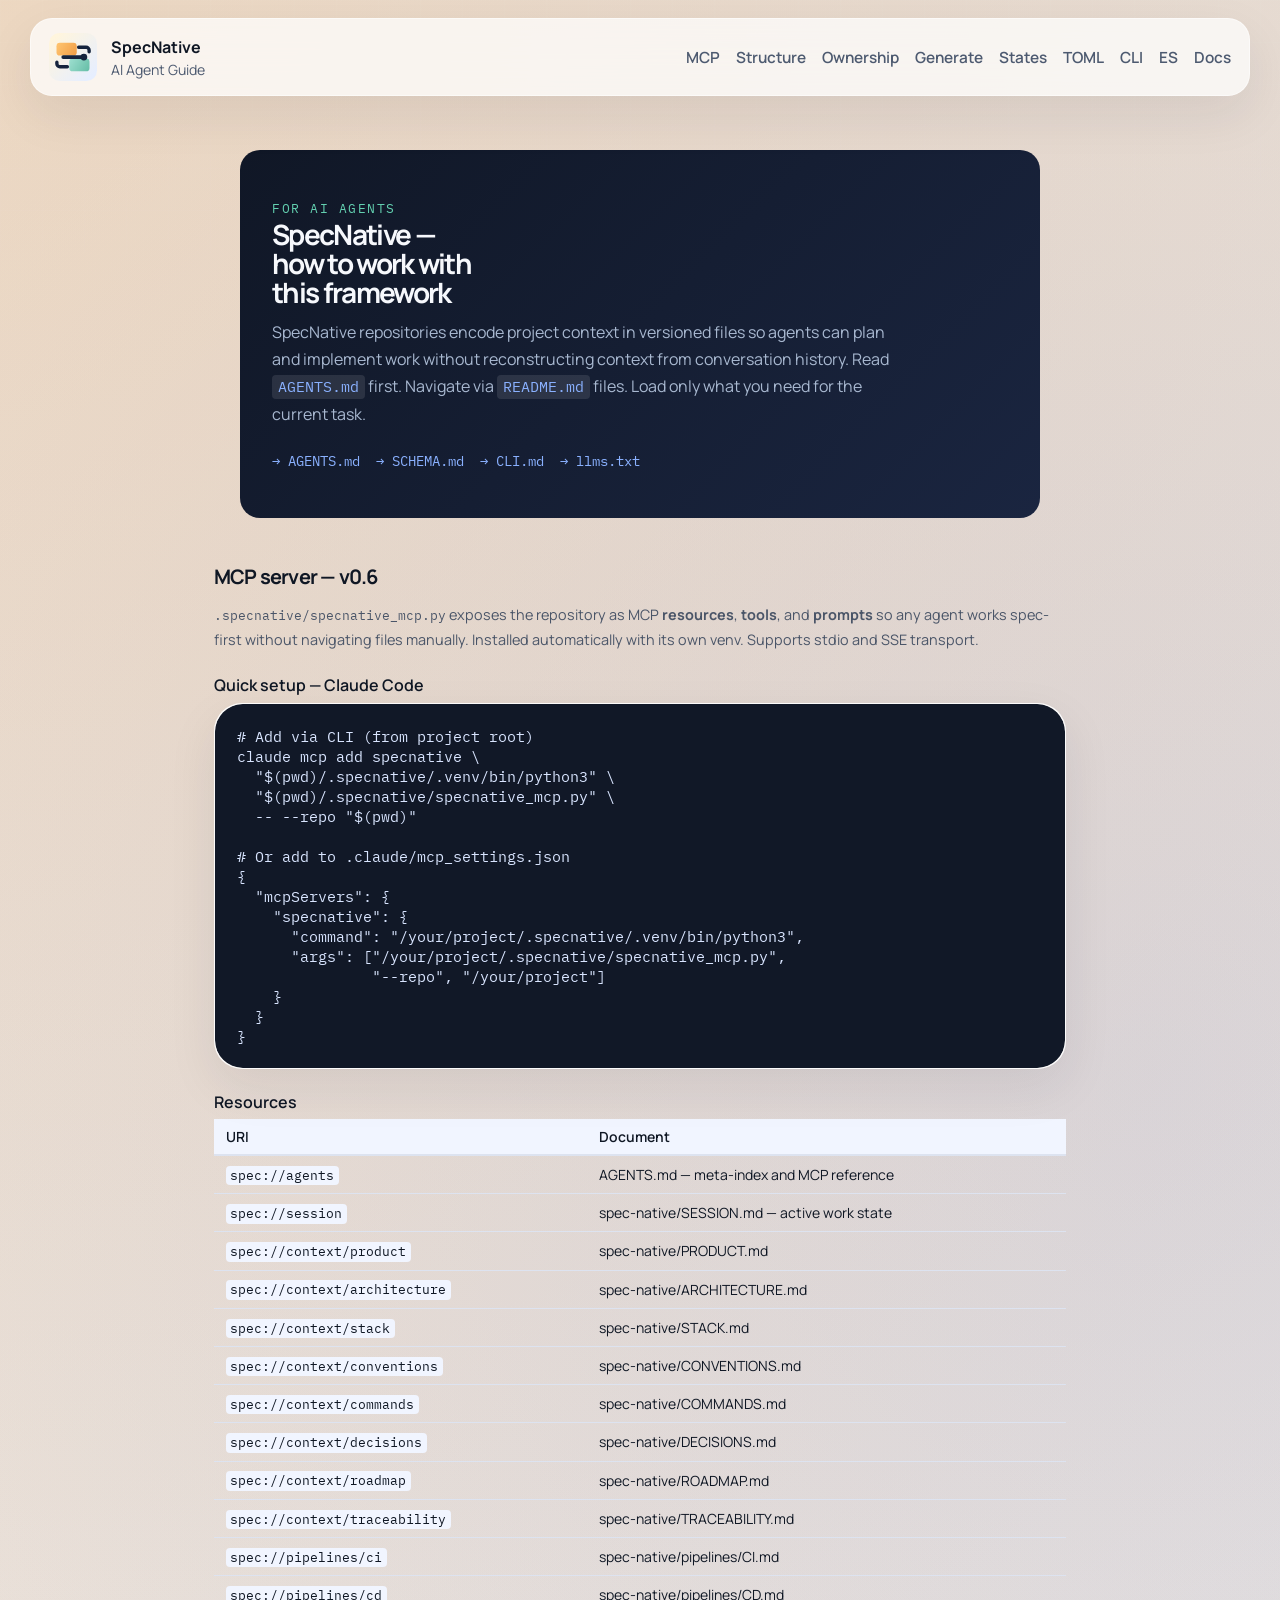
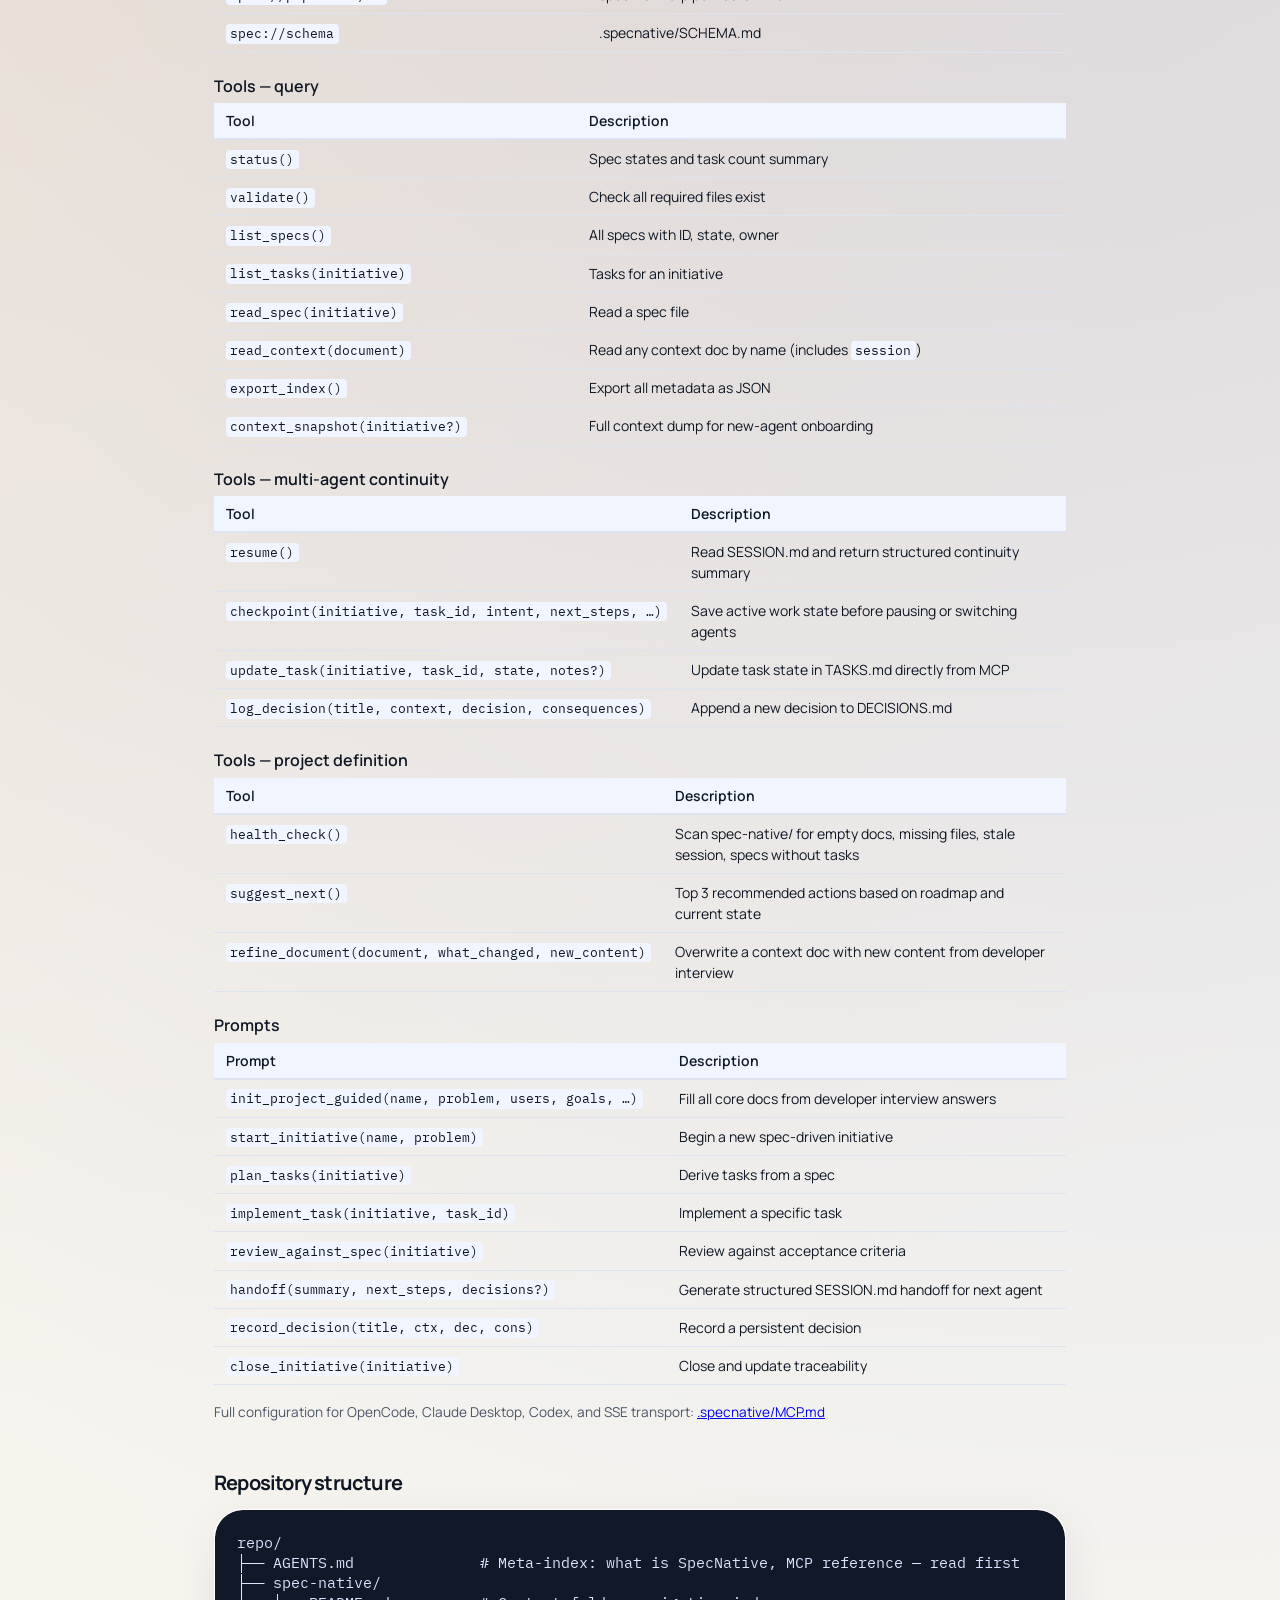
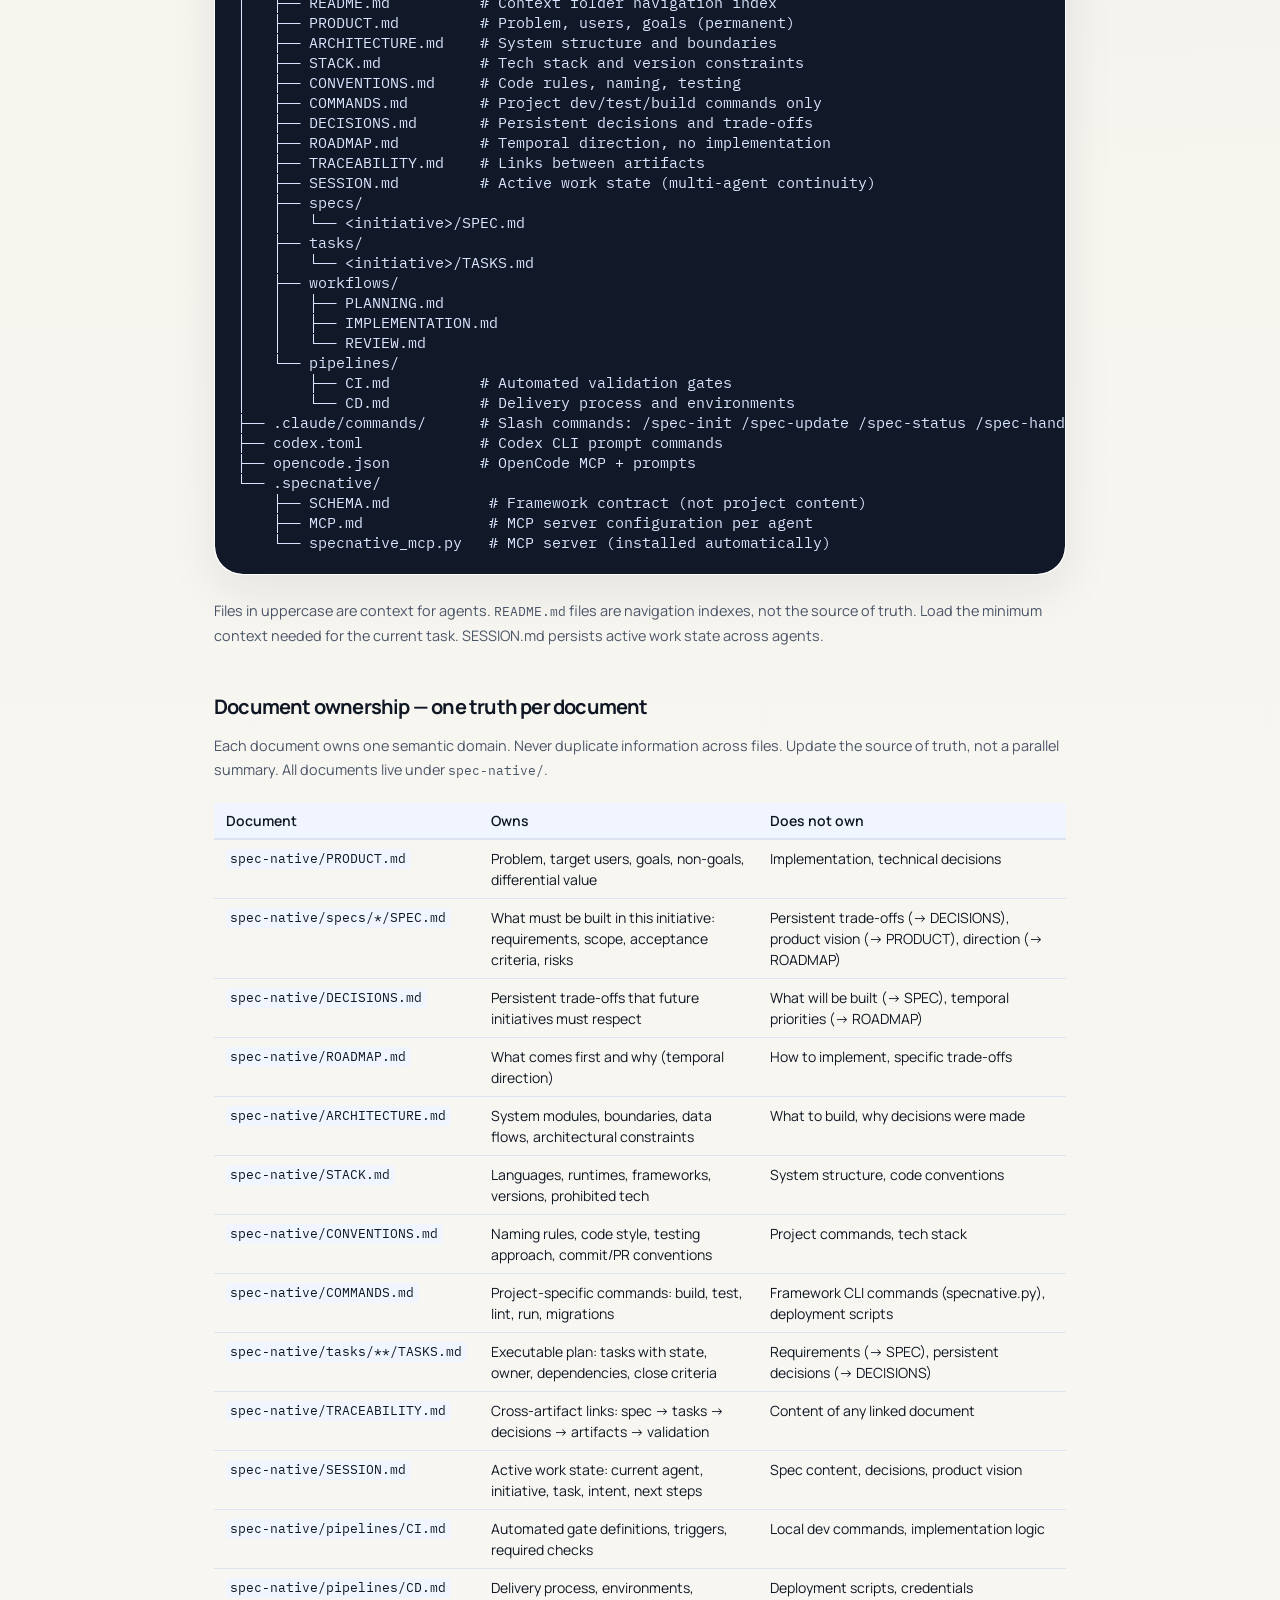
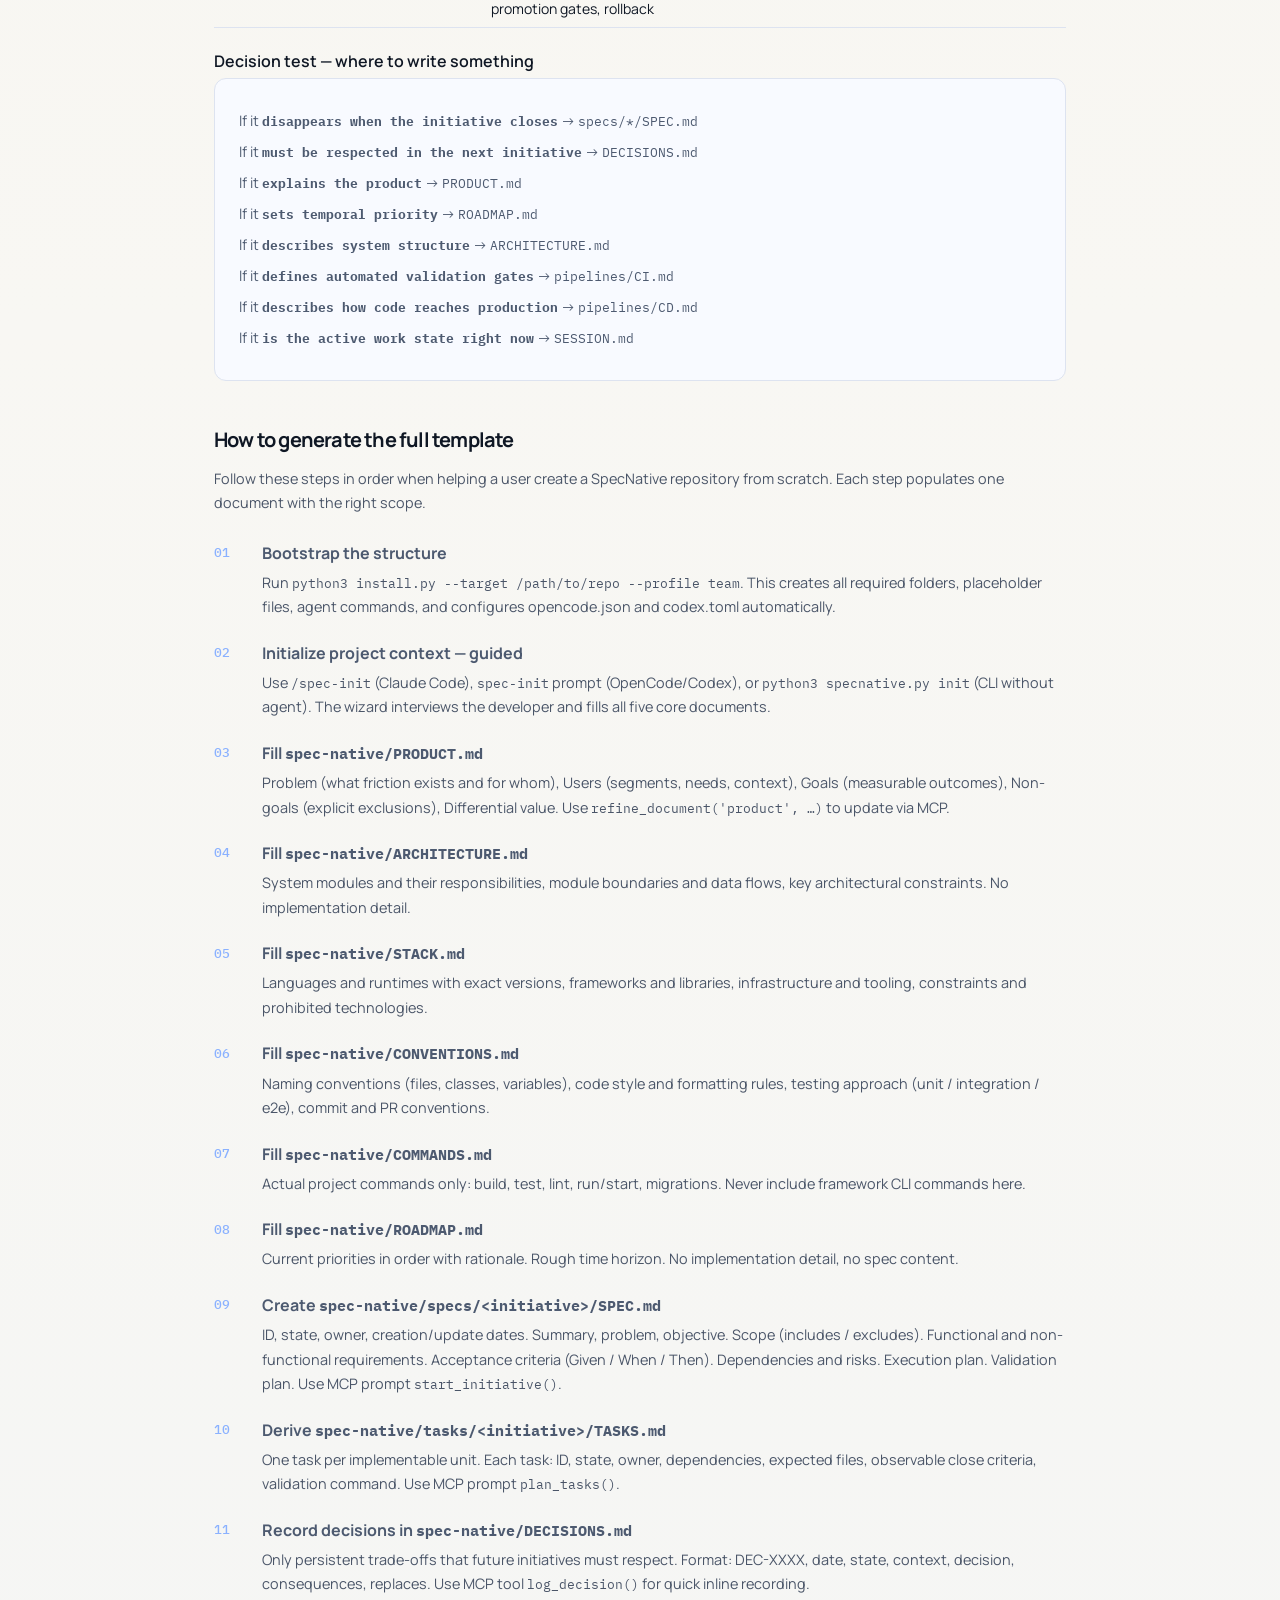
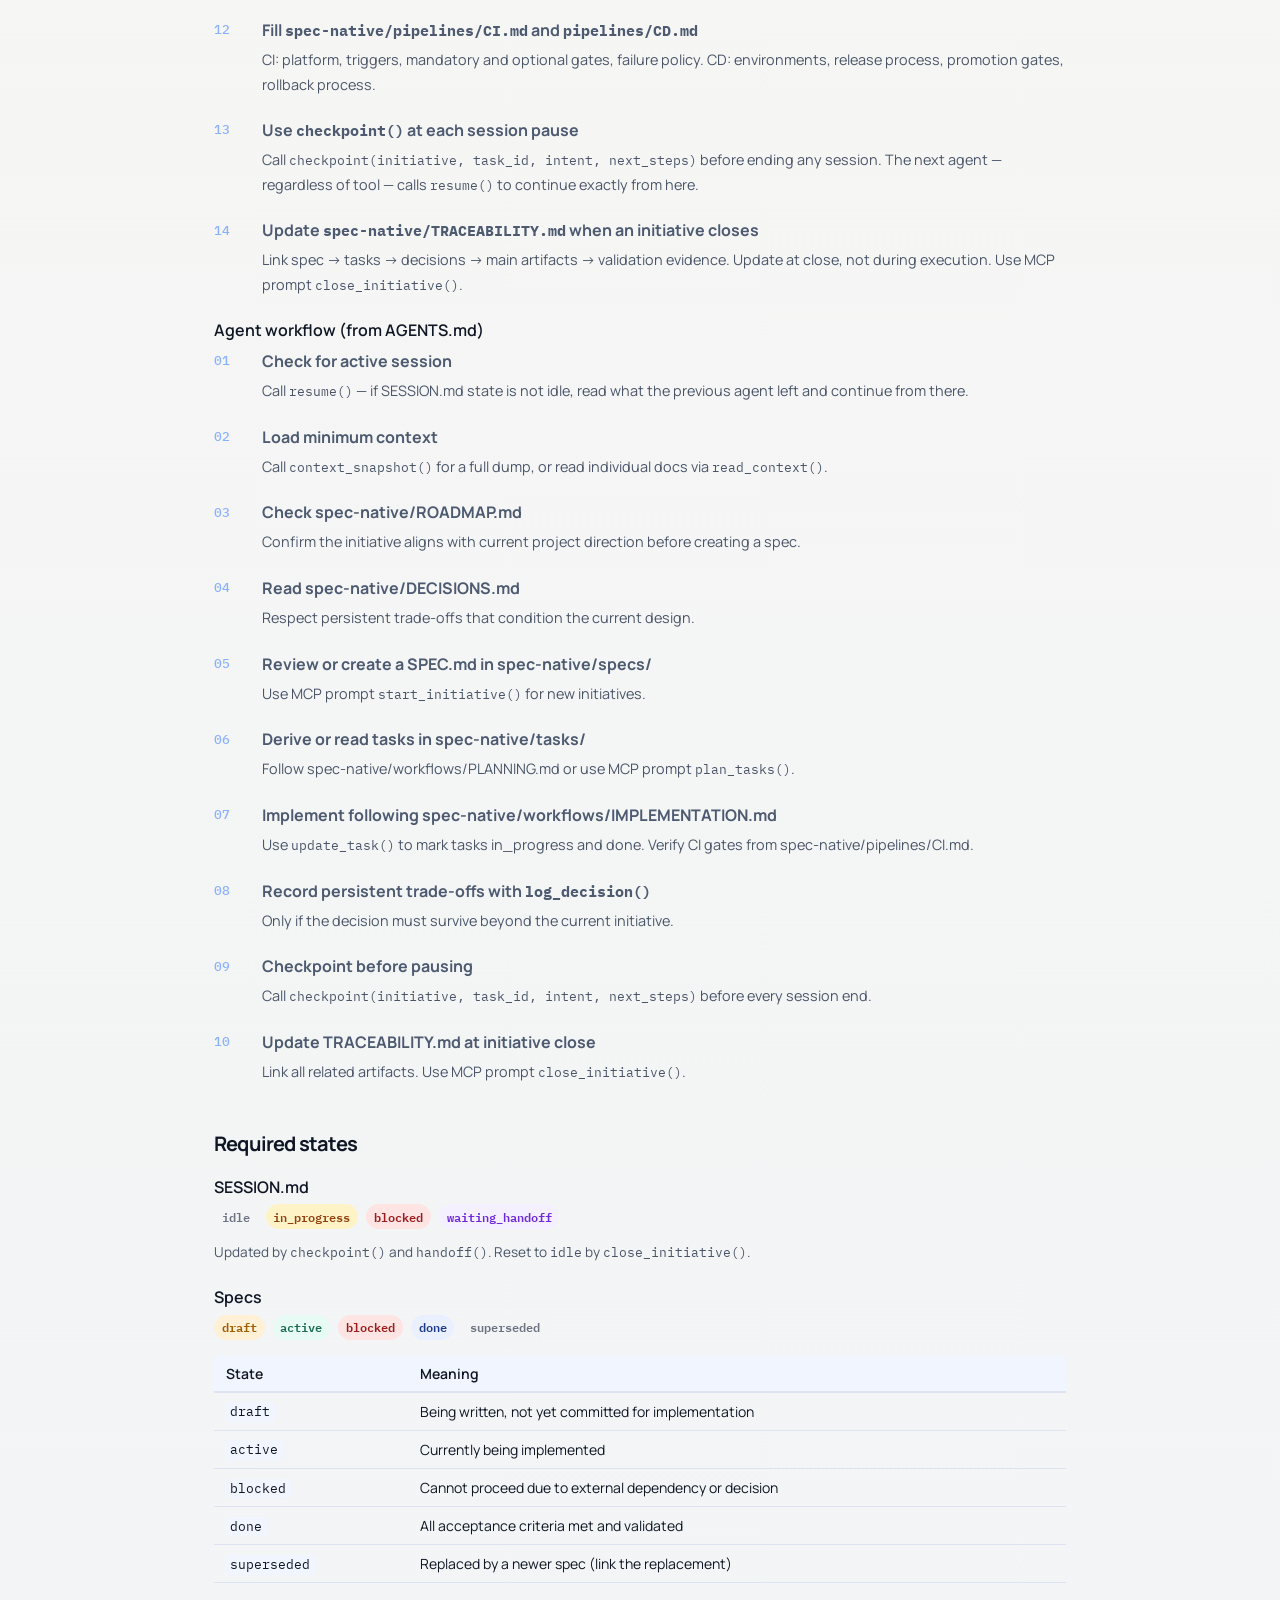
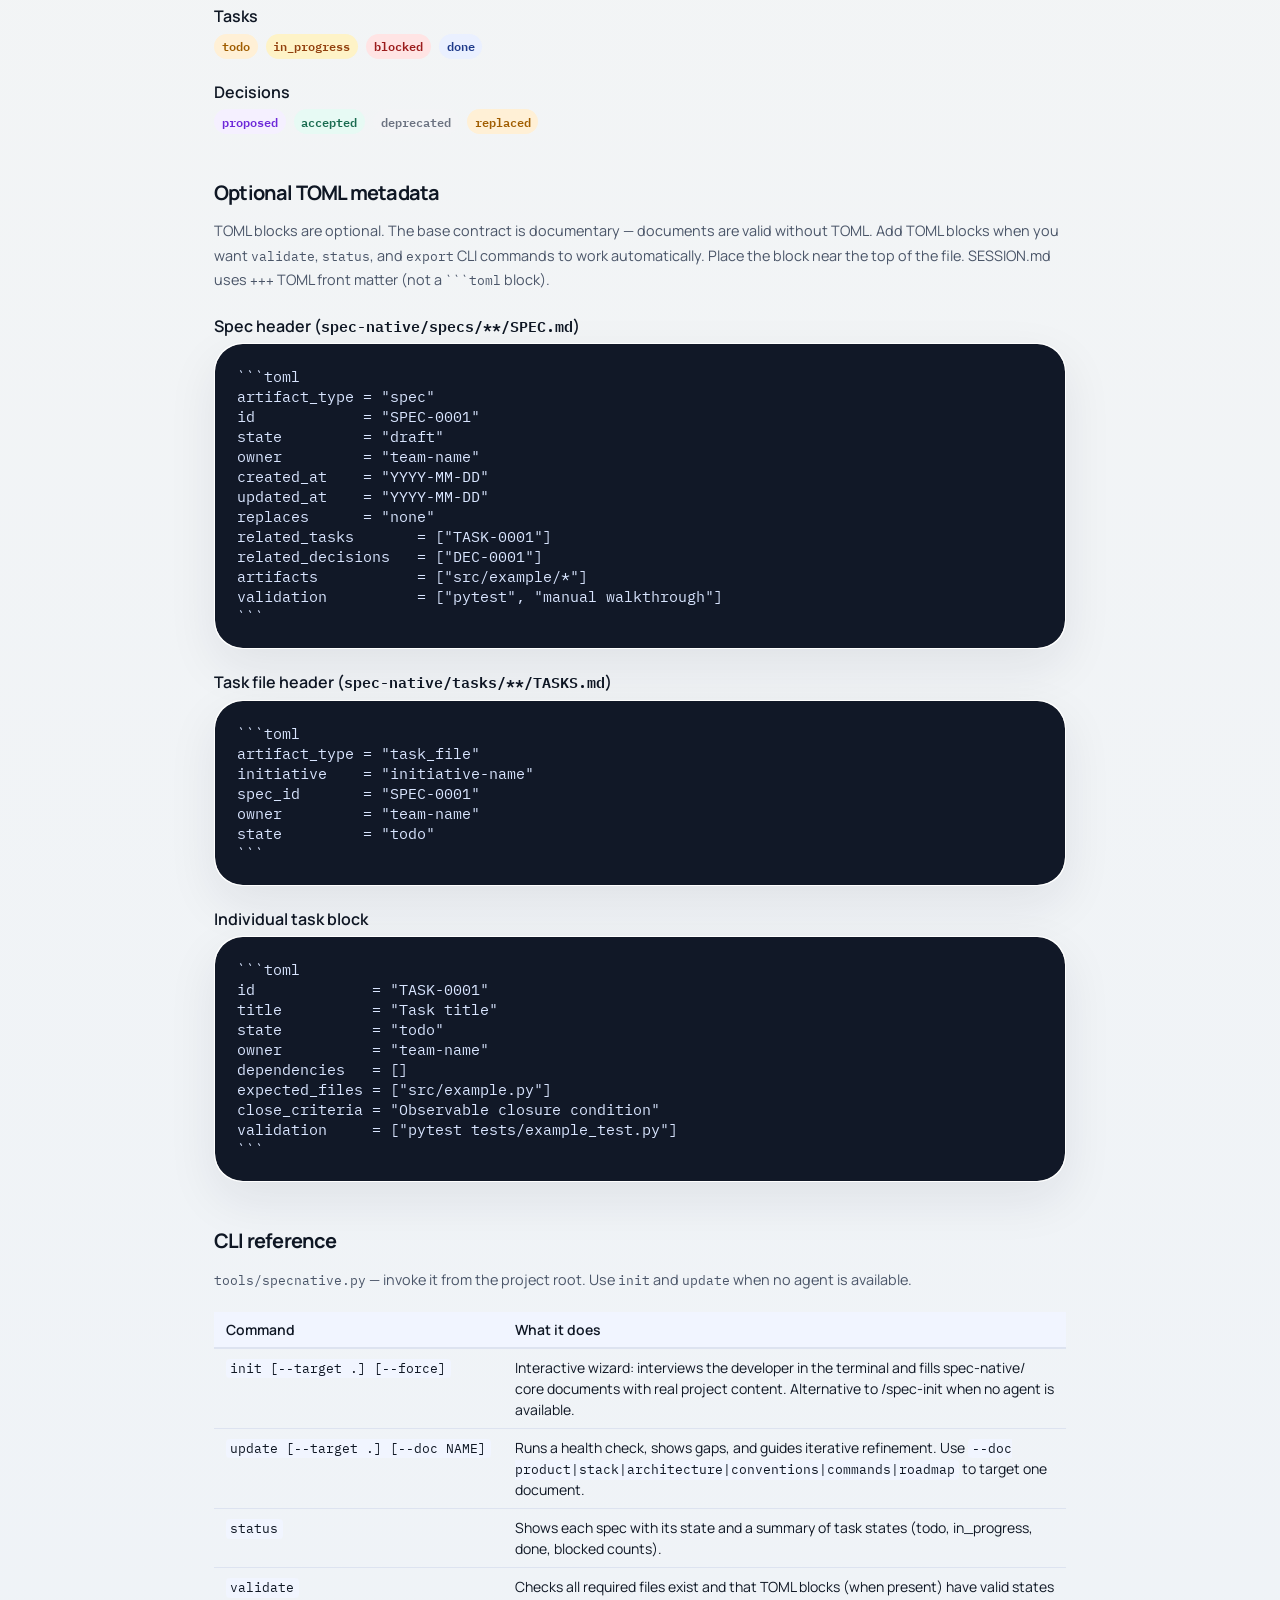
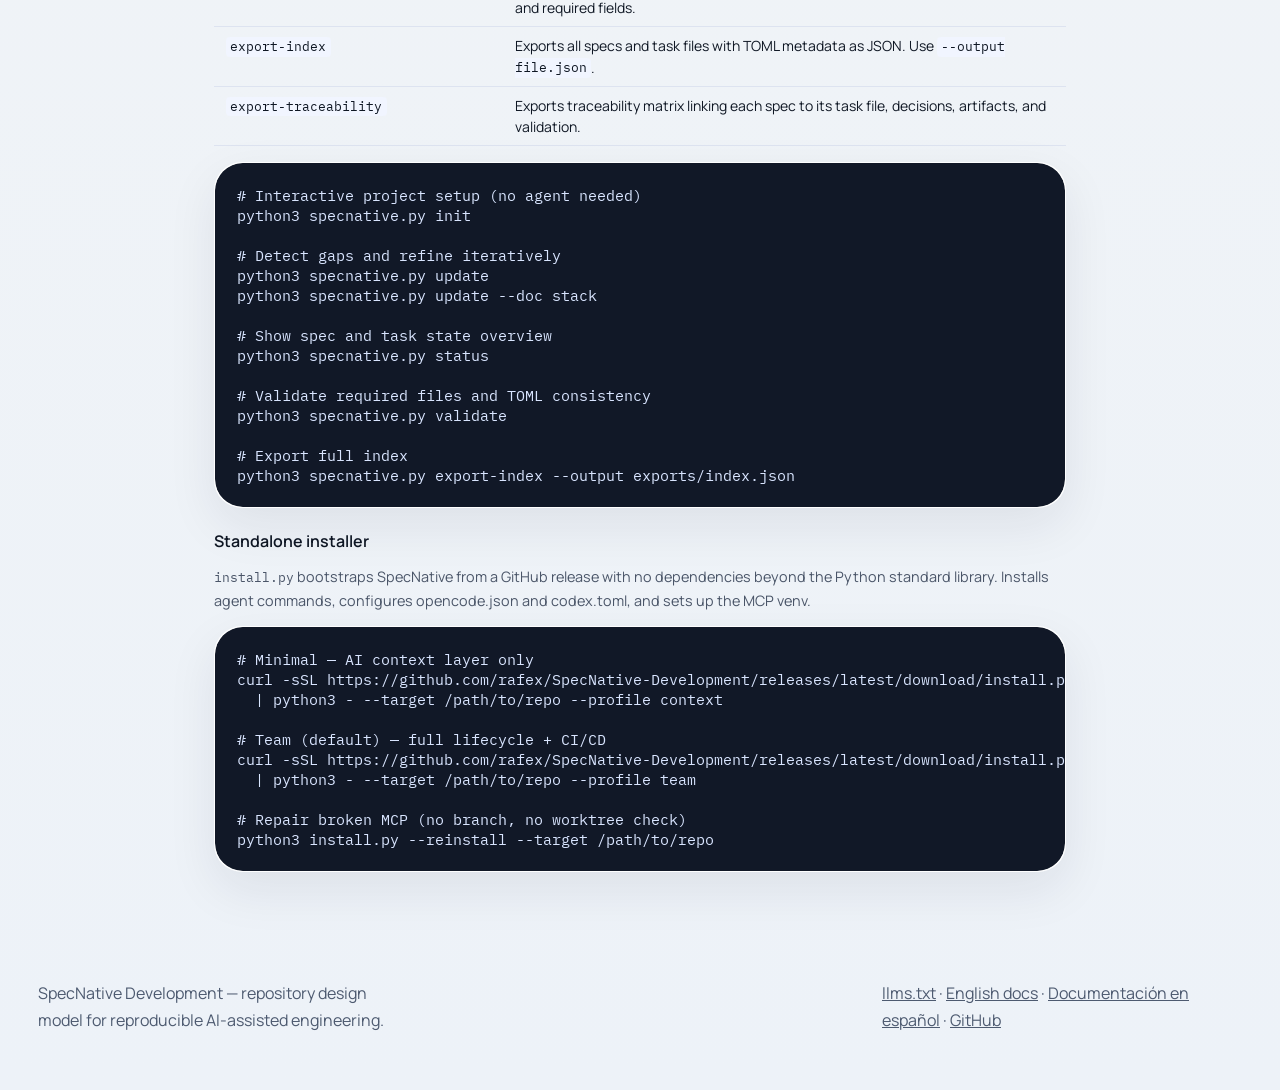
==== commit 43e858d0: "Update website to v0.6 — spec-native/, commands, SESSION.md, new MCP tools docs/en/index.html: - Ver" ====
--- a/docs/ai/index.html
+++ b/docs/ai/index.html
@@ -100,31 +100,29 @@
 
           <!-- MCP -->
           <section class="ref-section" id="mcp">
-            <h2>MCP server — v0.4</h2>
+            <h2>MCP server — v0.6</h2>
             <p style="font-size: 0.9rem; color: #4a5568; margin-bottom: 1.25rem;">
-              <code>tools/specnative_mcp.py</code> exposes the repository as MCP
+              <code>.specnative/specnative_mcp.py</code> exposes the repository as MCP
               <strong>resources</strong>, <strong>tools</strong>, and <strong>prompts</strong>
-              so any MCP-compatible agent (Claude Desktop, Claude Code, OpenCode) can work
-              spec-first without manually navigating the file tree.
-              Requires: <code>pip install mcp</code>.
+              so any agent works spec-first without navigating files manually.
+              Installed automatically with its own venv. Supports stdio and SSE transport.
             </p>
 
             <h3>Quick setup — Claude Code</h3>
             <div class="code-card">
-              <pre><code># Add via CLI
+              <pre><code># Add via CLI (from project root)
 claude mcp add specnative \
-  python3 .specnative/specnative_mcp.py \
-  -- --repo /path/to/your/project
+  "$(pwd)/.specnative/.venv/bin/python3" \
+  "$(pwd)/.specnative/specnative_mcp.py" \
+  -- --repo "$(pwd)"
 
 # Or add to .claude/mcp_settings.json
 {
   "mcpServers": {
     "specnative": {
-      "command": "python3",
-      "args": [
-        ".specnative/specnative_mcp.py",
-        "--repo", "/path/to/your/project"
-      ]
+      "command": "/your/project/.specnative/.venv/bin/python3",
+      "args": ["/your/project/.specnative/specnative_mcp.py",
+               "--repo", "/your/project"]
     }
   }
 }</code></pre>
@@ -134,22 +132,23 @@
             <table class="ref-table">
               <thead><tr><th>URI</th><th>Document</th></tr></thead>
               <tbody>
-                <tr><td><code>spec://agents</code></td><td>AGENTS.md — operating contract</td></tr>
-                <tr><td><code>spec://context/product</code></td><td>agents/PRODUCT.md</td></tr>
-                <tr><td><code>spec://context/architecture</code></td><td>agents/ARCHITECTURE.md</td></tr>
-                <tr><td><code>spec://context/stack</code></td><td>agents/STACK.md</td></tr>
-                <tr><td><code>spec://context/conventions</code></td><td>agents/CONVENTIONS.md</td></tr>
-                <tr><td><code>spec://context/commands</code></td><td>agents/COMMANDS.md</td></tr>
-                <tr><td><code>spec://context/decisions</code></td><td>agents/DECISIONS.md</td></tr>
-                <tr><td><code>spec://context/roadmap</code></td><td>agents/ROADMAP.md</td></tr>
-                <tr><td><code>spec://context/traceability</code></td><td>agents/TRACEABILITY.md</td></tr>
-                <tr><td><code>spec://pipelines/ci</code></td><td>pipelines/CI.md</td></tr>
-                <tr><td><code>spec://pipelines/cd</code></td><td>pipelines/CD.md</td></tr>
+                <tr><td><code>spec://agents</code></td><td>AGENTS.md — meta-index and MCP reference</td></tr>
+                <tr><td><code>spec://session</code></td><td>spec-native/SESSION.md — active work state</td></tr>
+                <tr><td><code>spec://context/product</code></td><td>spec-native/PRODUCT.md</td></tr>
+                <tr><td><code>spec://context/architecture</code></td><td>spec-native/ARCHITECTURE.md</td></tr>
+                <tr><td><code>spec://context/stack</code></td><td>spec-native/STACK.md</td></tr>
+                <tr><td><code>spec://context/conventions</code></td><td>spec-native/CONVENTIONS.md</td></tr>
+                <tr><td><code>spec://context/commands</code></td><td>spec-native/COMMANDS.md</td></tr>
+                <tr><td><code>spec://context/decisions</code></td><td>spec-native/DECISIONS.md</td></tr>
+                <tr><td><code>spec://context/roadmap</code></td><td>spec-native/ROADMAP.md</td></tr>
+                <tr><td><code>spec://context/traceability</code></td><td>spec-native/TRACEABILITY.md</td></tr>
+                <tr><td><code>spec://pipelines/ci</code></td><td>spec-native/pipelines/CI.md</td></tr>
+                <tr><td><code>spec://pipelines/cd</code></td><td>spec-native/pipelines/CD.md</td></tr>
                 <tr><td><code>spec://schema</code></td><td>.specnative/SCHEMA.md</td></tr>
               </tbody>
             </table>
 
-            <h3>Tools</h3>
+            <h3>Tools — query</h3>
             <table class="ref-table">
               <thead><tr><th>Tool</th><th>Description</th></tr></thead>
               <tbody>
@@ -158,8 +157,30 @@
                 <tr><td><code>list_specs()</code></td><td>All specs with ID, state, owner</td></tr>
                 <tr><td><code>list_tasks(initiative)</code></td><td>Tasks for an initiative</td></tr>
                 <tr><td><code>read_spec(initiative)</code></td><td>Read a spec file</td></tr>
-                <tr><td><code>read_context(document)</code></td><td>Read any context doc by name</td></tr>
+                <tr><td><code>read_context(document)</code></td><td>Read any context doc by name (includes <code>session</code>)</td></tr>
                 <tr><td><code>export_index()</code></td><td>Export all metadata as JSON</td></tr>
+                <tr><td><code>context_snapshot(initiative?)</code></td><td>Full context dump for new-agent onboarding</td></tr>
+              </tbody>
+            </table>
+
+            <h3>Tools — multi-agent continuity</h3>
+            <table class="ref-table">
+              <thead><tr><th>Tool</th><th>Description</th></tr></thead>
+              <tbody>
+                <tr><td><code>resume()</code></td><td>Read SESSION.md and return structured continuity summary</td></tr>
+                <tr><td><code>checkpoint(initiative, task_id, intent, next_steps, …)</code></td><td>Save active work state before pausing or switching agents</td></tr>
+                <tr><td><code>update_task(initiative, task_id, state, notes?)</code></td><td>Update task state in TASKS.md directly from MCP</td></tr>
+                <tr><td><code>log_decision(title, context, decision, consequences)</code></td><td>Append a new decision to DECISIONS.md</td></tr>
+              </tbody>
+            </table>
+
+            <h3>Tools — project definition</h3>
+            <table class="ref-table">
+              <thead><tr><th>Tool</th><th>Description</th></tr></thead>
+              <tbody>
+                <tr><td><code>health_check()</code></td><td>Scan spec-native/ for empty docs, missing files, stale session, specs without tasks</td></tr>
+                <tr><td><code>suggest_next()</code></td><td>Top 3 recommended actions based on roadmap and current state</td></tr>
+                <tr><td><code>refine_document(document, what_changed, new_content)</code></td><td>Overwrite a context doc with new content from developer interview</td></tr>
               </tbody>
             </table>
 
@@ -167,16 +188,18 @@
             <table class="ref-table">
               <thead><tr><th>Prompt</th><th>Description</th></tr></thead>
               <tbody>
+                <tr><td><code>init_project_guided(name, problem, users, goals, …)</code></td><td>Fill all core docs from developer interview answers</td></tr>
                 <tr><td><code>start_initiative(name, problem)</code></td><td>Begin a new spec-driven initiative</td></tr>
                 <tr><td><code>plan_tasks(initiative)</code></td><td>Derive tasks from a spec</td></tr>
                 <tr><td><code>implement_task(initiative, task_id)</code></td><td>Implement a specific task</td></tr>
                 <tr><td><code>review_against_spec(initiative)</code></td><td>Review against acceptance criteria</td></tr>
+                <tr><td><code>handoff(summary, next_steps, decisions?)</code></td><td>Generate structured SESSION.md handoff for next agent</td></tr>
                 <tr><td><code>record_decision(title, ctx, dec, cons)</code></td><td>Record a persistent decision</td></tr>
                 <tr><td><code>close_initiative(initiative)</code></td><td>Close and update traceability</td></tr>
               </tbody>
             </table>
             <p style="font-size: 0.85rem; color: #4a5568; margin-top: 1rem;">
-              Full configuration for Claude Desktop, OpenCode, and SSE transport:
+              Full configuration for OpenCode, Claude Desktop, Codex, and SSE transport:
               <a href="https://github.com/rafex/SpecNative-Development/blob/main/Template-Project-Agents-AI/.specnative/MCP.md">.specnative/MCP.md</a>
             </p>
           </section>
@@ -186,40 +209,41 @@
             <h2>Repository structure</h2>
             <div class="code-card" style="margin-bottom: 1.5rem;">
               <pre><code>repo/
-├── AGENTS.md              # Agent operating contract — read first
-├── README.md              # Navigation index
-├── agents/
-│   ├── README.md          # Context folder index
+├── AGENTS.md              # Meta-index: what is SpecNative, MCP reference — read first
+├── spec-native/
+│   ├── README.md          # Context folder navigation index
 │   ├── PRODUCT.md         # Problem, users, goals (permanent)
 │   ├── ARCHITECTURE.md    # System structure and boundaries
 │   ├── STACK.md           # Tech stack and version constraints
 │   ├── CONVENTIONS.md     # Code rules, naming, testing
 │   ├── COMMANDS.md        # Project dev/test/build commands only
-│   ├── SPEC.md            # Active spec (or entry point to specs/)
 │   ├── DECISIONS.md       # Persistent decisions and trade-offs
 │   ├── ROADMAP.md         # Temporal direction, no implementation
 │   ├── TRACEABILITY.md    # Links between artifacts
-│   └── specs/
-│       └── &lt;initiative&gt;/
-│           └── SPEC.md
-├── tasks/
-│   └── &lt;initiative&gt;/
-│       └── TASKS.md
-├── workflows/
-│   ├── PLANNING.md
-│   ├── IMPLEMENTATION.md
-│   └── REVIEW.md
-├── pipelines/
-│   ├── CI.md              # Automated validation gates
-│   └── CD.md              # Delivery process and environments
+│   ├── SESSION.md         # Active work state (multi-agent continuity)
+│   ├── specs/
+│   │   └── &lt;initiative&gt;/SPEC.md
+│   ├── tasks/
+│   │   └── &lt;initiative&gt;/TASKS.md
+│   ├── workflows/
+│   │   ├── PLANNING.md
+│   │   ├── IMPLEMENTATION.md
+│   │   └── REVIEW.md
+│   └── pipelines/
+│       ├── CI.md          # Automated validation gates
+│       └── CD.md          # Delivery process and environments
+├── .claude/commands/      # Slash commands: /spec-init /spec-update /spec-status /spec-handoff
+├── codex.toml             # Codex CLI prompt commands
+├── opencode.json          # OpenCode MCP + prompts
 └── .specnative/
     ├── SCHEMA.md           # Framework contract (not project content)
-    └── CLI.md              # CLI reference</code></pre>
+    ├── MCP.md              # MCP server configuration per agent
+    └── specnative_mcp.py   # MCP server (installed automatically)</code></pre>
             </div>
             <p style="font-size: 0.9rem; color: #4a5568;">
               Files in uppercase are context for agents. <code>README.md</code> files are
               navigation indexes, not the source of truth. Load the minimum context needed
-              for the current task. Do not ingest the whole repository.
+              for the current task. SESSION.md persists active work state across agents.
             </p>
           </section>
 
@@ -228,7 +252,7 @@
             <h2>Document ownership — one truth per document</h2>
             <p style="font-size: 0.9rem; color: #4a5568; margin-bottom: 1.25rem;">
               Each document owns one semantic domain. Never duplicate information across files.
-              Update the source of truth, not a parallel summary.
+              Update the source of truth, not a parallel summary. All documents live under <code>spec-native/</code>.
             </p>
             <table class="ref-table">
               <thead>
@@ -240,62 +264,67 @@
               </thead>
               <tbody>
                 <tr>
-                  <td><code>PRODUCT.md</code></td>
+                  <td><code>spec-native/PRODUCT.md</code></td>
                   <td>Problem, target users, goals, non-goals, differential value</td>
                   <td>Implementation, technical decisions</td>
                 </tr>
                 <tr>
-                  <td><code>SPEC.md</code></td>
+                  <td><code>spec-native/specs/*/SPEC.md</code></td>
                   <td>What must be built in this initiative: requirements, scope, acceptance criteria, risks</td>
                   <td>Persistent trade-offs (→ DECISIONS), product vision (→ PRODUCT), direction (→ ROADMAP)</td>
                 </tr>
                 <tr>
-                  <td><code>DECISIONS.md</code></td>
+                  <td><code>spec-native/DECISIONS.md</code></td>
                   <td>Persistent trade-offs that future initiatives must respect</td>
                   <td>What will be built (→ SPEC), temporal priorities (→ ROADMAP)</td>
                 </tr>
                 <tr>
-                  <td><code>ROADMAP.md</code></td>
+                  <td><code>spec-native/ROADMAP.md</code></td>
                   <td>What comes first and why (temporal direction)</td>
                   <td>How to implement, specific trade-offs</td>
                 </tr>
                 <tr>
-                  <td><code>ARCHITECTURE.md</code></td>
+                  <td><code>spec-native/ARCHITECTURE.md</code></td>
                   <td>System modules, boundaries, data flows, architectural constraints</td>
                   <td>What to build, why decisions were made</td>
                 </tr>
                 <tr>
-                  <td><code>STACK.md</code></td>
+                  <td><code>spec-native/STACK.md</code></td>
                   <td>Languages, runtimes, frameworks, versions, prohibited tech</td>
                   <td>System structure, code conventions</td>
                 </tr>
                 <tr>
-                  <td><code>CONVENTIONS.md</code></td>
+                  <td><code>spec-native/CONVENTIONS.md</code></td>
                   <td>Naming rules, code style, testing approach, commit/PR conventions</td>
                   <td>Project commands, tech stack</td>
                 </tr>
                 <tr>
-                  <td><code>COMMANDS.md</code></td>
+                  <td><code>spec-native/COMMANDS.md</code></td>
                   <td>Project-specific commands: build, test, lint, run, migrations</td>
                   <td>Framework CLI commands (specnative.py), deployment scripts</td>
                 </tr>
                 <tr>
-                  <td><code>tasks/**/TASKS.md</code></td>
+                  <td><code>spec-native/tasks/**/TASKS.md</code></td>
                   <td>Executable plan: tasks with state, owner, dependencies, close criteria</td>
                   <td>Requirements (→ SPEC), persistent decisions (→ DECISIONS)</td>
                 </tr>
                 <tr>
-                  <td><code>TRACEABILITY.md</code></td>
+                  <td><code>spec-native/TRACEABILITY.md</code></td>
                   <td>Cross-artifact links: spec → tasks → decisions → artifacts → validation</td>
                   <td>Content of any linked document</td>
                 </tr>
                 <tr>
-                  <td><code>pipelines/CI.md</code></td>
+                  <td><code>spec-native/SESSION.md</code></td>
+                  <td>Active work state: current agent, initiative, task, intent, next steps</td>
+                  <td>Spec content, decisions, product vision</td>
+                </tr>
+                <tr>
+                  <td><code>spec-native/pipelines/CI.md</code></td>
                   <td>Automated gate definitions, triggers, required checks</td>
                   <td>Local dev commands, implementation logic</td>
                 </tr>
                 <tr>
-                  <td><code>pipelines/CD.md</code></td>
+                  <td><code>spec-native/pipelines/CD.md</code></td>
                   <td>Delivery process, environments, promotion gates, rollback</td>
                   <td>Deployment scripts, credentials</td>
                 </tr>
@@ -304,13 +333,14 @@
 
             <h3>Decision test — where to write something</h3>
             <div class="decision-test">
-              <p>If it <strong>disappears when the initiative closes</strong> → <code>SPEC.md</code></p>
+              <p>If it <strong>disappears when the initiative closes</strong> → <code>specs/*/SPEC.md</code></p>
               <p>If it <strong>must be respected in the next initiative</strong> → <code>DECISIONS.md</code></p>
               <p>If it <strong>explains the product</strong> → <code>PRODUCT.md</code></p>
               <p>If it <strong>sets temporal priority</strong> → <code>ROADMAP.md</code></p>
               <p>If it <strong>describes system structure</strong> → <code>ARCHITECTURE.md</code></p>
               <p>If it <strong>defines automated validation gates</strong> → <code>pipelines/CI.md</code></p>
               <p>If it <strong>describes how code reaches production</strong> → <code>pipelines/CD.md</code></p>
+              <p>If it <strong>is the active work state right now</strong> → <code>SESSION.md</code></p>
             </div>
           </section>
 
@@ -325,111 +355,141 @@
               <li>
                 <div>
                   <strong>Bootstrap the structure</strong>
-                  <p>Run <code>python3 install.py --target /path/to/repo --profile minimal</code>
-                  or copy Template-Project-Agents-AI into the target repository.
-                  This creates all required folders and placeholder files.</p>
-                </div>
-              </li>
-              <li>
-                <div>
-                  <strong>Fill <code>agents/PRODUCT.md</code></strong>
+                  <p>Run <code>python3 install.py --target /path/to/repo --profile team</code>.
+                  This creates all required folders, placeholder files, agent commands, and configures
+                  opencode.json and codex.toml automatically.</p>
+                </div>
+              </li>
+              <li>
+                <div>
+                  <strong>Initialize project context — guided</strong>
+                  <p>Use <code>/spec-init</code> (Claude Code), <code>spec-init</code> prompt (OpenCode/Codex),
+                  or <code>python3 specnative.py init</code> (CLI without agent).
+                  The wizard interviews the developer and fills all five core documents.</p>
+                </div>
+              </li>
+              <li>
+                <div>
+                  <strong>Fill <code>spec-native/PRODUCT.md</code></strong>
                   <p>Problem (what friction exists and for whom), Users (segments, needs, context),
                   Goals (measurable outcomes), Non-goals (explicit exclusions),
-                  Differential value (why this solution deserves to exist).</p>
-                </div>
-              </li>
-              <li>
-                <div>
-                  <strong>Fill <code>agents/ARCHITECTURE.md</code></strong>
+                  Differential value. Use <code>refine_document('product', …)</code> to update via MCP.</p>
+                </div>
+              </li>
+              <li>
+                <div>
+                  <strong>Fill <code>spec-native/ARCHITECTURE.md</code></strong>
                   <p>System modules and their responsibilities, module boundaries and data flows,
                   key architectural constraints. No implementation detail.</p>
                 </div>
               </li>
               <li>
                 <div>
-                  <strong>Fill <code>agents/STACK.md</code></strong>
+                  <strong>Fill <code>spec-native/STACK.md</code></strong>
                   <p>Languages and runtimes with exact versions, frameworks and libraries,
                   infrastructure and tooling, constraints and prohibited technologies.</p>
                 </div>
               </li>
               <li>
                 <div>
-                  <strong>Fill <code>agents/CONVENTIONS.md</code></strong>
+                  <strong>Fill <code>spec-native/CONVENTIONS.md</code></strong>
                   <p>Naming conventions (files, classes, variables), code style and formatting rules,
                   testing approach (unit / integration / e2e), commit and PR conventions.</p>
                 </div>
               </li>
               <li>
                 <div>
-                  <strong>Fill <code>agents/COMMANDS.md</code></strong>
-                  <p>Actual project commands only: build, test, lint, run/start, migrations,
-                  and any project-specific operational commands.
+                  <strong>Fill <code>spec-native/COMMANDS.md</code></strong>
+                  <p>Actual project commands only: build, test, lint, run/start, migrations.
                   Never include framework CLI commands here.</p>
                 </div>
               </li>
               <li>
                 <div>
-                  <strong>Fill <code>agents/ROADMAP.md</code></strong>
-                  <p>Current priorities in order with rationale for ordering.
-                  Rough time horizon. No implementation detail, no spec content.</p>
-                </div>
-              </li>
-              <li>
-                <div>
-                  <strong>Create <code>agents/SPEC.md</code> (or <code>agents/specs/&lt;initiative&gt;/SPEC.md</code>)</strong>
+                  <strong>Fill <code>spec-native/ROADMAP.md</code></strong>
+                  <p>Current priorities in order with rationale. Rough time horizon.
+                  No implementation detail, no spec content.</p>
+                </div>
+              </li>
+              <li>
+                <div>
+                  <strong>Create <code>spec-native/specs/&lt;initiative&gt;/SPEC.md</code></strong>
                   <p>ID, state, owner, creation/update dates. Summary, problem, objective.
                   Scope (includes / excludes). Functional and non-functional requirements.
                   Acceptance criteria (Given / When / Then). Dependencies and risks.
-                  Execution plan. Validation plan.</p>
-                </div>
-              </li>
-              <li>
-                <div>
-                  <strong>Derive <code>tasks/&lt;initiative&gt;/TASKS.md</code></strong>
+                  Execution plan. Validation plan. Use MCP prompt <code>start_initiative()</code>.</p>
+                </div>
+              </li>
+              <li>
+                <div>
+                  <strong>Derive <code>spec-native/tasks/&lt;initiative&gt;/TASKS.md</code></strong>
                   <p>One task per implementable unit. Each task: ID, state, owner, dependencies,
-                  expected files, observable close criteria, validation command.</p>
-                </div>
-              </li>
-              <li>
-                <div>
-                  <strong>Record decisions in <code>agents/DECISIONS.md</code></strong>
+                  expected files, observable close criteria, validation command.
+                  Use MCP prompt <code>plan_tasks()</code>.</p>
+                </div>
+              </li>
+              <li>
+                <div>
+                  <strong>Record decisions in <code>spec-native/DECISIONS.md</code></strong>
                   <p>Only persistent trade-offs that future initiatives must respect.
-                  Format: DEC-XXXX, date, state, context, decision, consequences, replaces.</p>
-                </div>
-              </li>
-              <li>
-                <div>
-                  <strong>Fill <code>pipelines/CI.md</code> and <code>pipelines/CD.md</code></strong>
+                  Format: DEC-XXXX, date, state, context, decision, consequences, replaces.
+                  Use MCP tool <code>log_decision()</code> for quick inline recording.</p>
+                </div>
+              </li>
+              <li>
+                <div>
+                  <strong>Fill <code>spec-native/pipelines/CI.md</code> and <code>pipelines/CD.md</code></strong>
                   <p>CI: platform, triggers, mandatory and optional gates, failure policy.
                   CD: environments, release process, promotion gates, rollback process.</p>
                 </div>
               </li>
               <li>
                 <div>
-                  <strong>Update <code>agents/TRACEABILITY.md</code> when an initiative closes</strong>
+                  <strong>Use <code>checkpoint()</code> at each session pause</strong>
+                  <p>Call <code>checkpoint(initiative, task_id, intent, next_steps)</code> before
+                  ending any session. The next agent — regardless of tool — calls <code>resume()</code>
+                  to continue exactly from here.</p>
+                </div>
+              </li>
+              <li>
+                <div>
+                  <strong>Update <code>spec-native/TRACEABILITY.md</code> when an initiative closes</strong>
                   <p>Link spec → tasks → decisions → main artifacts → validation evidence.
-                  Update at close, not during execution.</p>
+                  Update at close, not during execution. Use MCP prompt <code>close_initiative()</code>.</p>
                 </div>
               </li>
             </ol>
 
             <h3>Agent workflow (from AGENTS.md)</h3>
             <ol class="step-list">
-              <li><div><strong>Read the README.md of the current folder</strong><p>Entry point for navigation in any directory.</p></div></li>
-              <li><div><strong>Check agents/ROADMAP.md</strong><p>Confirm the initiative aligns with current project direction before creating a spec.</p></div></li>
-              <li><div><strong>Read agents/PRODUCT.md and relevant technical context</strong><p>Load minimum context: ARCHITECTURE.md, STACK.md, CONVENTIONS.md as needed.</p></div></li>
-              <li><div><strong>Read agents/DECISIONS.md</strong><p>Respect persistent trade-offs that condition the current design.</p></div></li>
-              <li><div><strong>Review or create a SPEC.md</strong><p>Use agents/SPEC.md for single active specs; agents/specs/&lt;initiative&gt;/SPEC.md for larger projects.</p></div></li>
-              <li><div><strong>Derive or read tasks in tasks/</strong><p>Follow workflows/PLANNING.md to turn spec into executable task list.</p></div></li>
-              <li><div><strong>Implement following workflows/IMPLEMENTATION.md</strong><p>Verify CI gates from pipelines/CI.md before considering work complete.</p></div></li>
-              <li><div><strong>Record persistent trade-offs in DECISIONS.md</strong><p>Only if the decision must survive beyond the current initiative.</p></div></li>
-              <li><div><strong>Update TRACEABILITY.md at initiative close</strong><p>Link all related artifacts. Not during execution — only at close.</p></div></li>
+              <li><div><strong>Check for active session</strong><p>Call <code>resume()</code> — if SESSION.md state is not idle, read what the previous agent left and continue from there.</p></div></li>
+              <li><div><strong>Load minimum context</strong><p>Call <code>context_snapshot()</code> for a full dump, or read individual docs via <code>read_context()</code>.</p></div></li>
+              <li><div><strong>Check spec-native/ROADMAP.md</strong><p>Confirm the initiative aligns with current project direction before creating a spec.</p></div></li>
+              <li><div><strong>Read spec-native/DECISIONS.md</strong><p>Respect persistent trade-offs that condition the current design.</p></div></li>
+              <li><div><strong>Review or create a SPEC.md in spec-native/specs/</strong><p>Use MCP prompt <code>start_initiative()</code> for new initiatives.</p></div></li>
+              <li><div><strong>Derive or read tasks in spec-native/tasks/</strong><p>Follow spec-native/workflows/PLANNING.md or use MCP prompt <code>plan_tasks()</code>.</p></div></li>
+              <li><div><strong>Implement following spec-native/workflows/IMPLEMENTATION.md</strong><p>Use <code>update_task()</code> to mark tasks in_progress and done. Verify CI gates from spec-native/pipelines/CI.md.</p></div></li>
+              <li><div><strong>Record persistent trade-offs with <code>log_decision()</code></strong><p>Only if the decision must survive beyond the current initiative.</p></div></li>
+              <li><div><strong>Checkpoint before pausing</strong><p>Call <code>checkpoint(initiative, task_id, intent, next_steps)</code> before every session end.</p></div></li>
+              <li><div><strong>Update TRACEABILITY.md at initiative close</strong><p>Link all related artifacts. Use MCP prompt <code>close_initiative()</code>.</p></div></li>
             </ol>
           </section>
 
           <!-- STATES -->
           <section class="ref-section" id="states">
             <h2>Required states</h2>
+
+            <h3>SESSION.md</h3>
+            <div class="tag-row">
+              <span class="tag tag-superseded">idle</span>
+              <span class="tag tag-inprogress">in_progress</span>
+              <span class="tag tag-blocked">blocked</span>
+              <span class="tag tag-proposed">waiting_handoff</span>
+            </div>
+            <p style="font-size: 0.85rem; color: #4a5568; margin-top: 0.75rem;">
+              Updated by <code>checkpoint()</code> and <code>handoff()</code>.
+              Reset to <code>idle</code> by <code>close_initiative()</code>.
+            </p>
 
             <h3>Specs</h3>
             <div class="tag-row">
@@ -475,9 +535,10 @@
               without TOML. Add TOML blocks when you want <code>validate</code>,
               <code>status</code>, and <code>export</code> CLI commands to work automatically.
               Place the block near the top of the file.
-            </p>
-
-            <h3>Spec header (<code>agents/SPEC.md</code> or <code>agents/specs/**/SPEC.md</code>)</h3>
+              SESSION.md uses <code>+++</code> TOML front matter (not a <code>```toml</code> block).
+            </p>
+
+            <h3>Spec header (<code>spec-native/specs/**/SPEC.md</code>)</h3>
             <div class="code-card">
               <pre><code>```toml
 artifact_type = "spec"
@@ -494,7 +555,7 @@
 ```</code></pre>
             </div>
 
-            <h3>Task file header (<code>tasks/**/TASKS.md</code>)</h3>
+            <h3>Task file header (<code>spec-native/tasks/**/TASKS.md</code>)</h3>
             <div class="code-card">
               <pre><code>```toml
 artifact_type = "task_file"
@@ -524,8 +585,8 @@
           <section class="ref-section" id="cli">
             <h2>CLI reference</h2>
             <p style="font-size: 0.9rem; color: #4a5568; margin-bottom: 1.25rem;">
-              <code>tools/specnative.py</code> lives in the SpecNative Development repository,
-              not in the adopting project. Invoke it pointing to the project root.
+              <code>tools/specnative.py</code> — invoke it from the project root.
+              Use <code>init</code> and <code>update</code> when no agent is available.
             </p>
             <table class="ref-table">
               <thead>
@@ -533,6 +594,14 @@
               </thead>
               <tbody>
                 <tr>
+                  <td><code>init [--target .] [--force]</code></td>
+                  <td>Interactive wizard: interviews the developer in the terminal and fills spec-native/ core documents with real project content. Alternative to /spec-init when no agent is available.</td>
+                </tr>
+                <tr>
+                  <td><code>update [--target .] [--doc NAME]</code></td>
+                  <td>Runs a health check, shows gaps, and guides iterative refinement. Use <code>--doc product|stack|architecture|conventions|commands|roadmap</code> to target one document.</td>
+                </tr>
+                <tr>
                   <td><code>status</code></td>
                   <td>Shows each spec with its state and a summary of task states (todo, in_progress, done, blocked counts).</td>
                 </tr>
@@ -542,52 +611,50 @@
                 </tr>
                 <tr>
                   <td><code>export-index</code></td>
-                  <td>Exports all specs and task files with TOML metadata as JSON. Use <code>--output file.json</code> to write to disk.</td>
+                  <td>Exports all specs and task files with TOML metadata as JSON. Use <code>--output file.json</code>.</td>
                 </tr>
                 <tr>
                   <td><code>export-traceability</code></td>
-                  <td>Exports traceability matrix linking each spec to its task file, decisions, artifacts, and validation. Use <code>--output file.json</code>.</td>
-                </tr>
-                <tr>
-                  <td><code>install</code></td>
-                  <td>Copies the template structure into an existing git repository. Requires clean worktree and creates a dedicated branch. Options: <code>--target</code>, <code>--profile minimal|full</code>, <code>--include-examples</code>, <code>--branch</code>, <code>--force</code>.</td>
+                  <td>Exports traceability matrix linking each spec to its task file, decisions, artifacts, and validation.</td>
                 </tr>
               </tbody>
             </table>
 
             <div class="code-card" style="margin-top: 1rem;">
-              <pre><code># Show spec and task state overview
+              <pre><code># Interactive project setup (no agent needed)
+python3 specnative.py init
+
+# Detect gaps and refine iteratively
+python3 specnative.py update
+python3 specnative.py update --doc stack
+
+# Show spec and task state overview
 python3 specnative.py status
 
 # Validate required files and TOML consistency
 python3 specnative.py validate
 
 # Export full index
-python3 specnative.py export-index --output exports/index.json
-
-# Export traceability matrix
-python3 specnative.py export-traceability --output exports/traceability.json
-
-# Install into existing repository
-python3 specnative.py install \
-  --target /path/to/repo \
-  --profile minimal \
-  --include-examples \
-  --branch specnative/install-v0.3.1</code></pre>
+python3 specnative.py export-index --output exports/index.json</code></pre>
             </div>
 
             <h3>Standalone installer</h3>
             <p style="font-size: 0.9rem; color: #4a5568; margin-bottom: 0.75rem;">
               <code>install.py</code> bootstraps SpecNative from a GitHub release with no
-              dependencies beyond the Python standard library.
+              dependencies beyond the Python standard library. Installs agent commands,
+              configures opencode.json and codex.toml, and sets up the MCP venv.
             </p>
             <div class="code-card">
-              <pre><code># Download and run
+              <pre><code># Minimal — AI context layer only
 curl -sSL https://github.com/rafex/SpecNative-Development/releases/latest/download/install.py \
-  | python3 - --target /path/to/repo
-
-# Or download first, then run
-python3 install.py --target /path/to/repo --profile minimal --include-examples</code></pre>
+  | python3 - --target /path/to/repo --profile context
+
+# Team (default) — full lifecycle + CI/CD
+curl -sSL https://github.com/rafex/SpecNative-Development/releases/latest/download/install.py \
+  | python3 - --target /path/to/repo --profile team
+
+# Repair broken MCP (no branch, no worktree check)
+python3 install.py --reinstall --target /path/to/repo</code></pre>
             </div>
           </section>
 
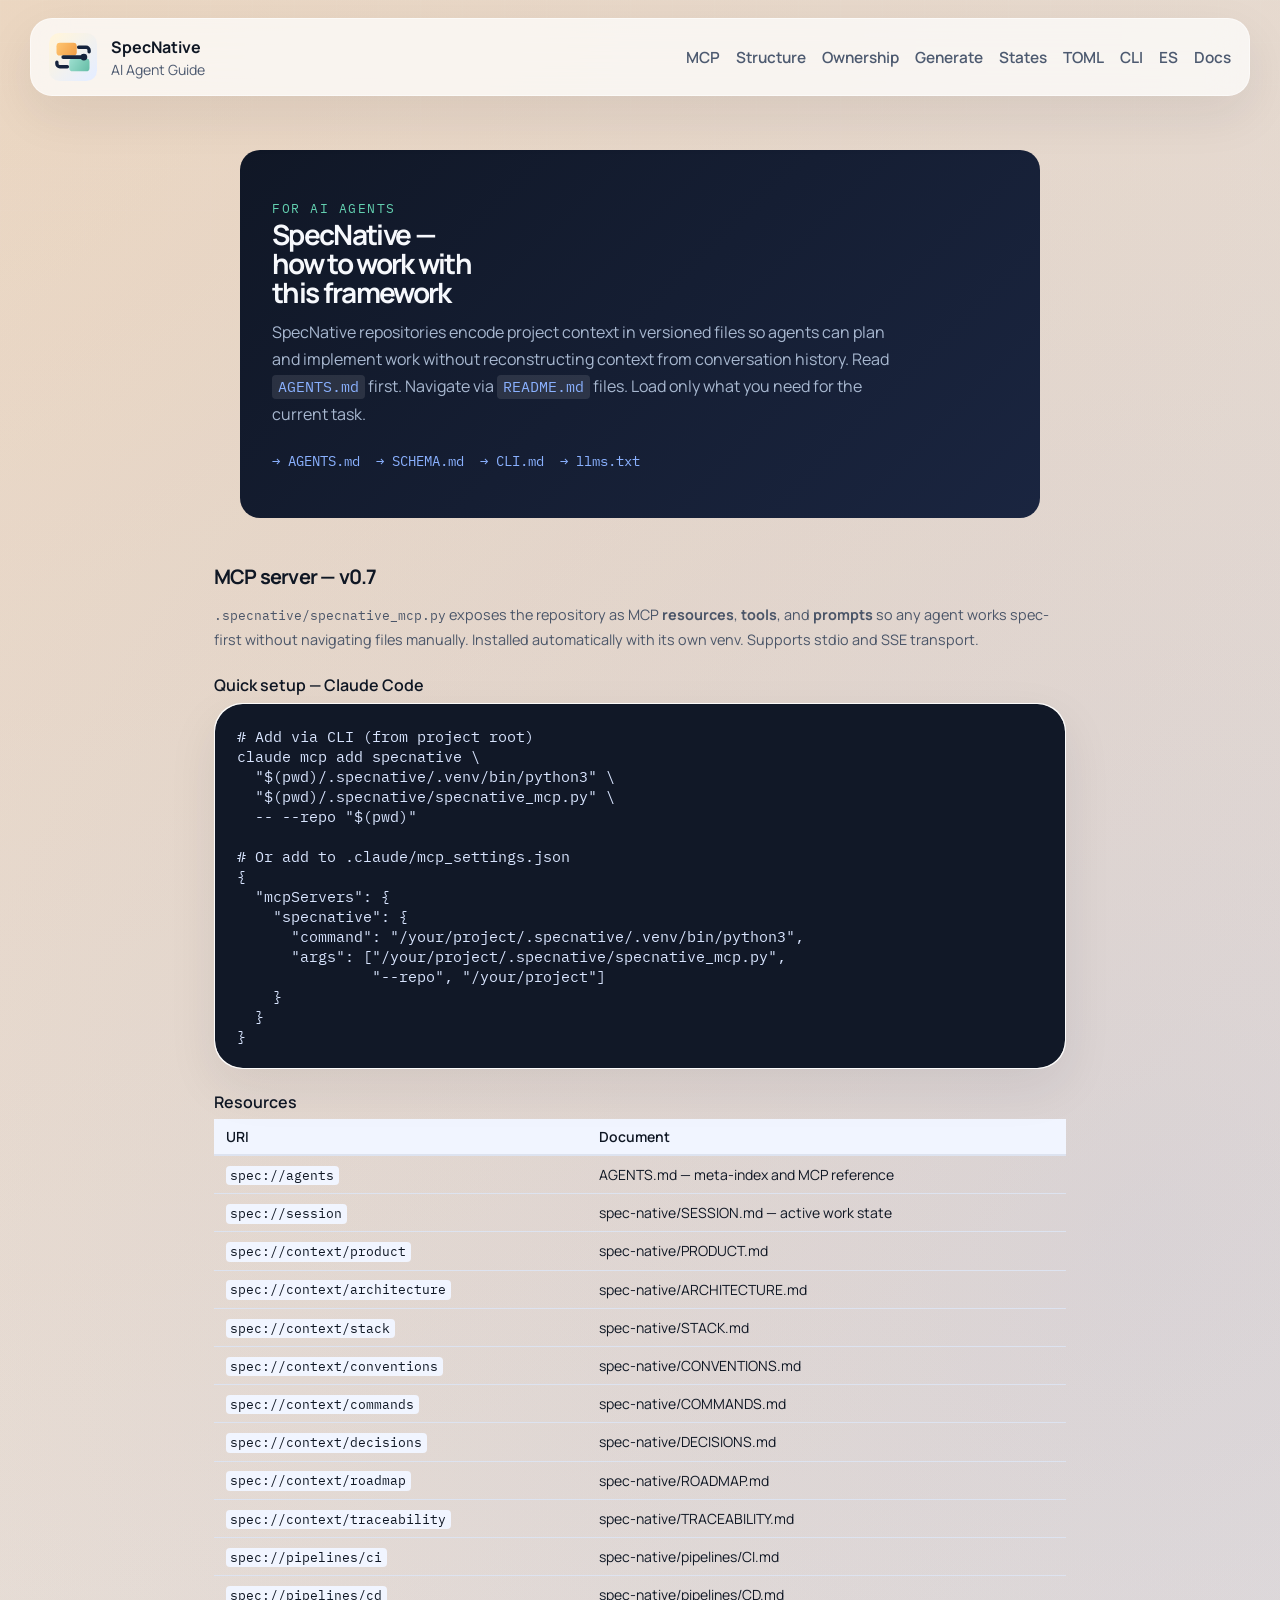
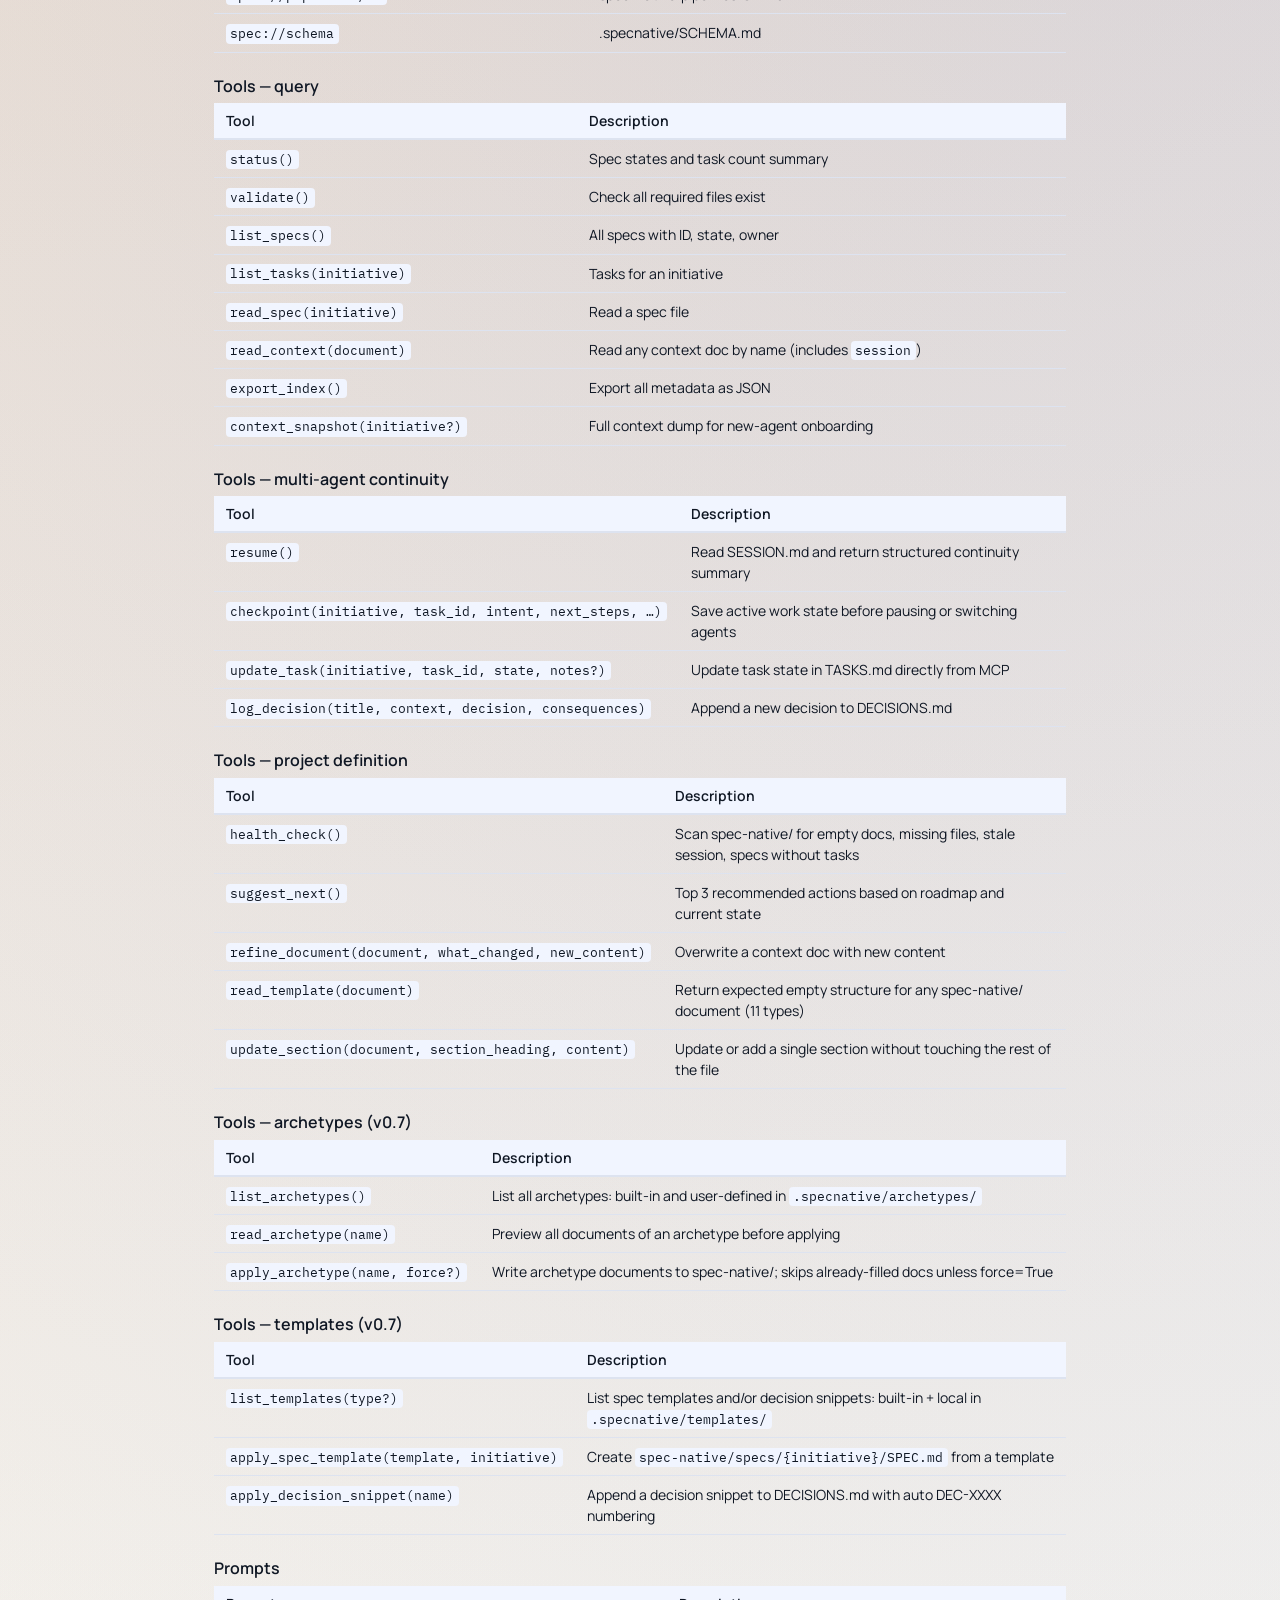
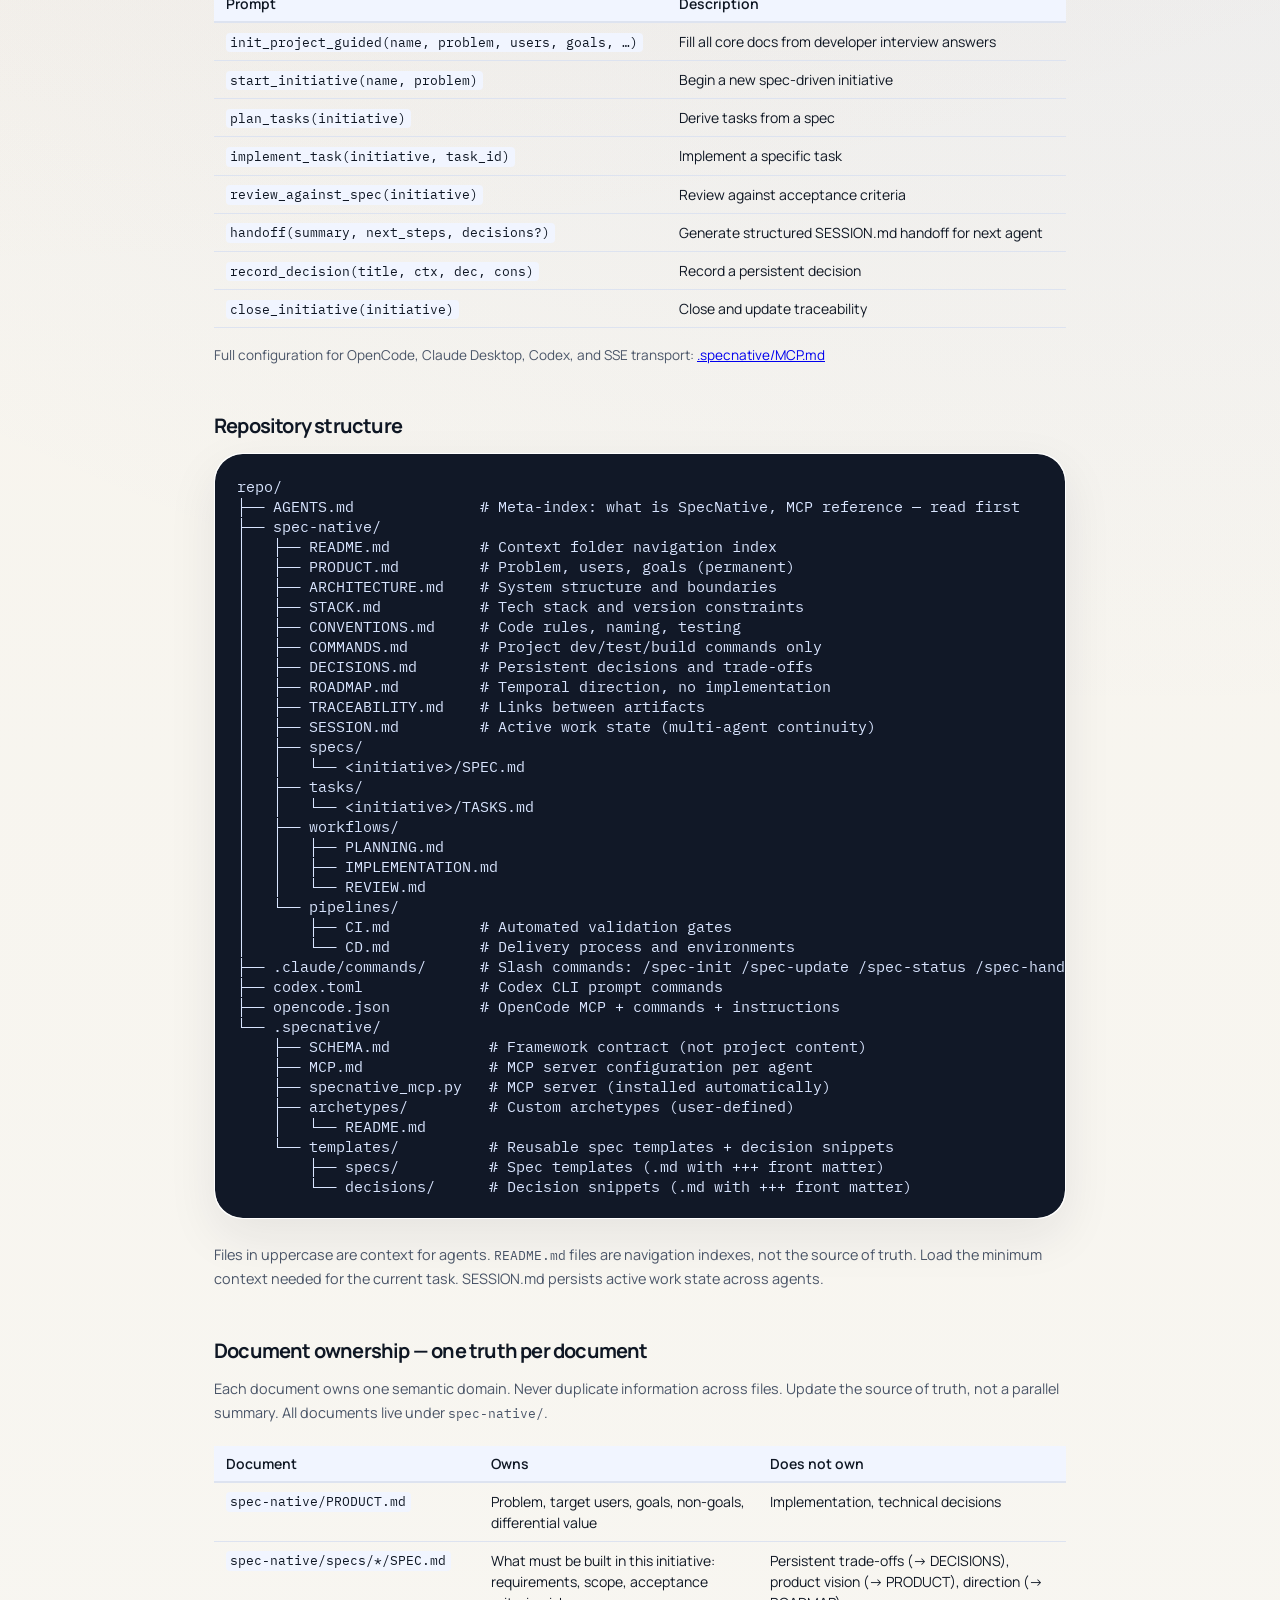
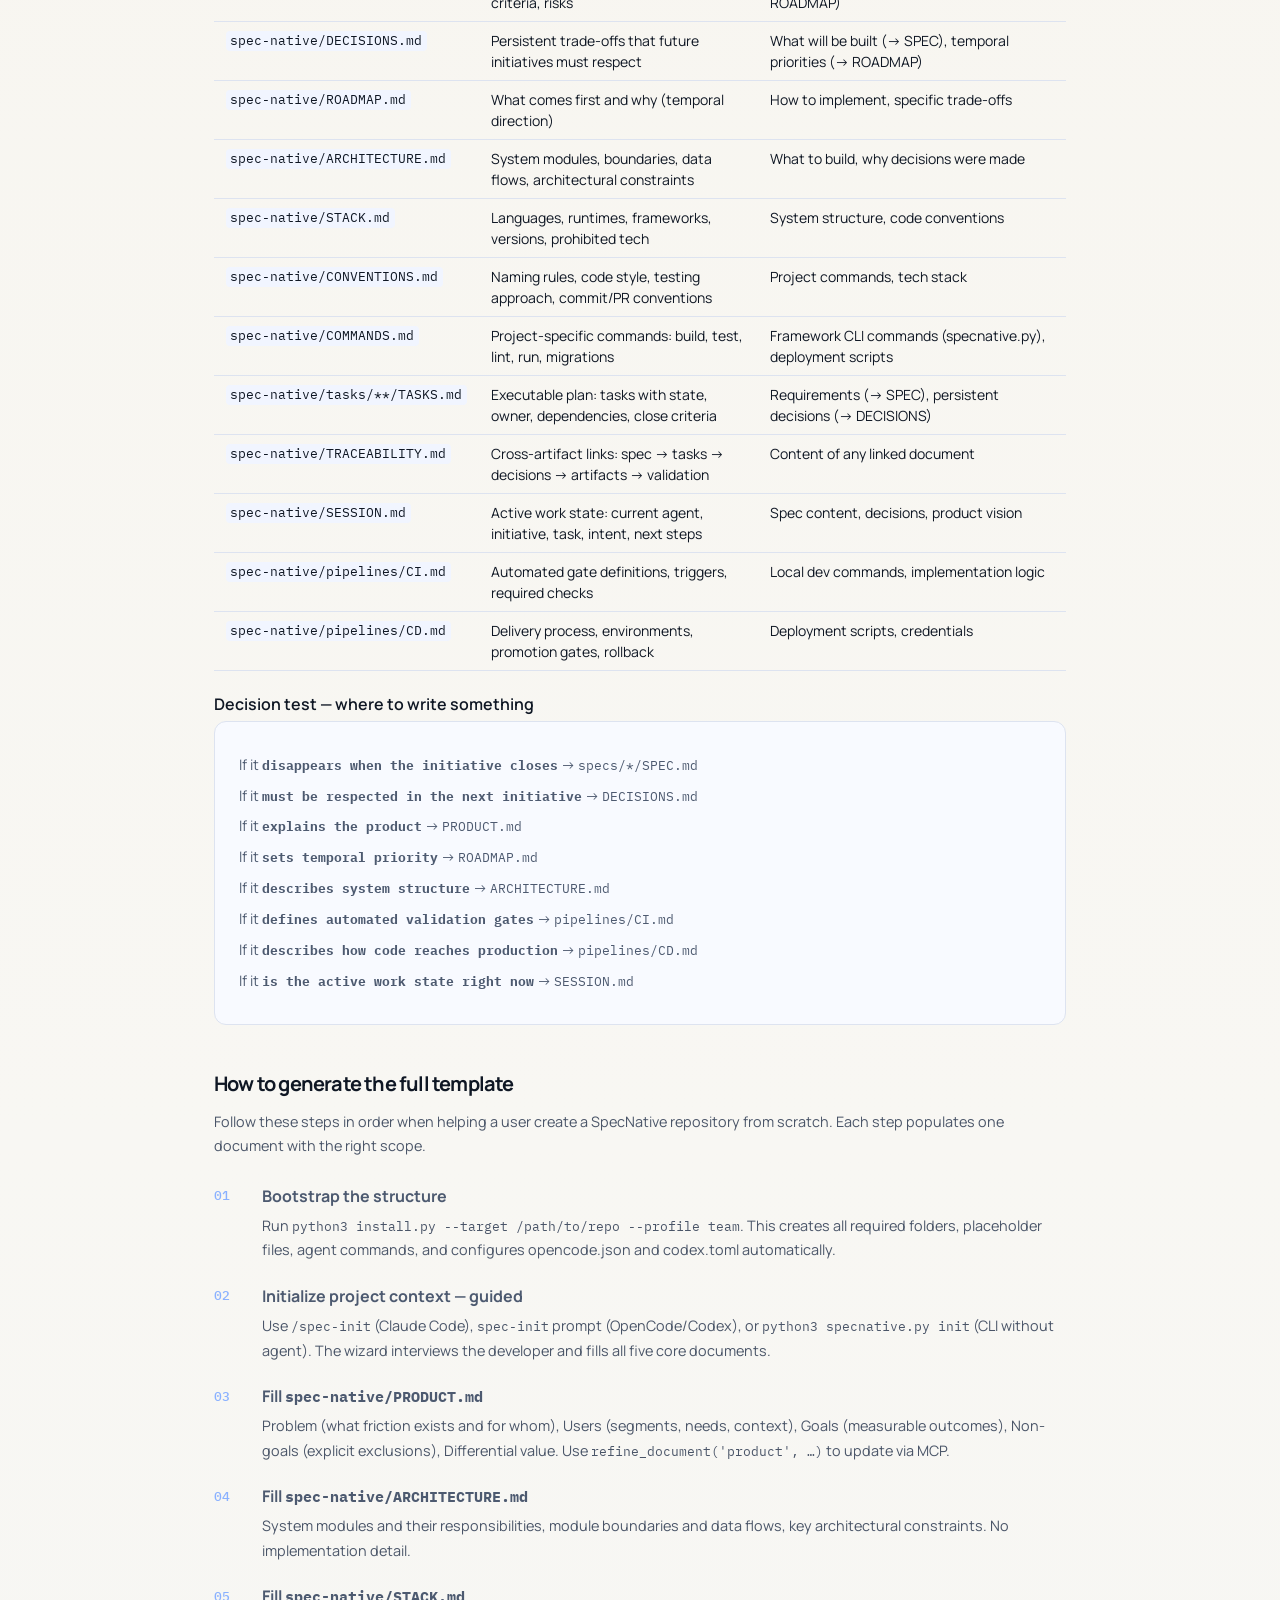
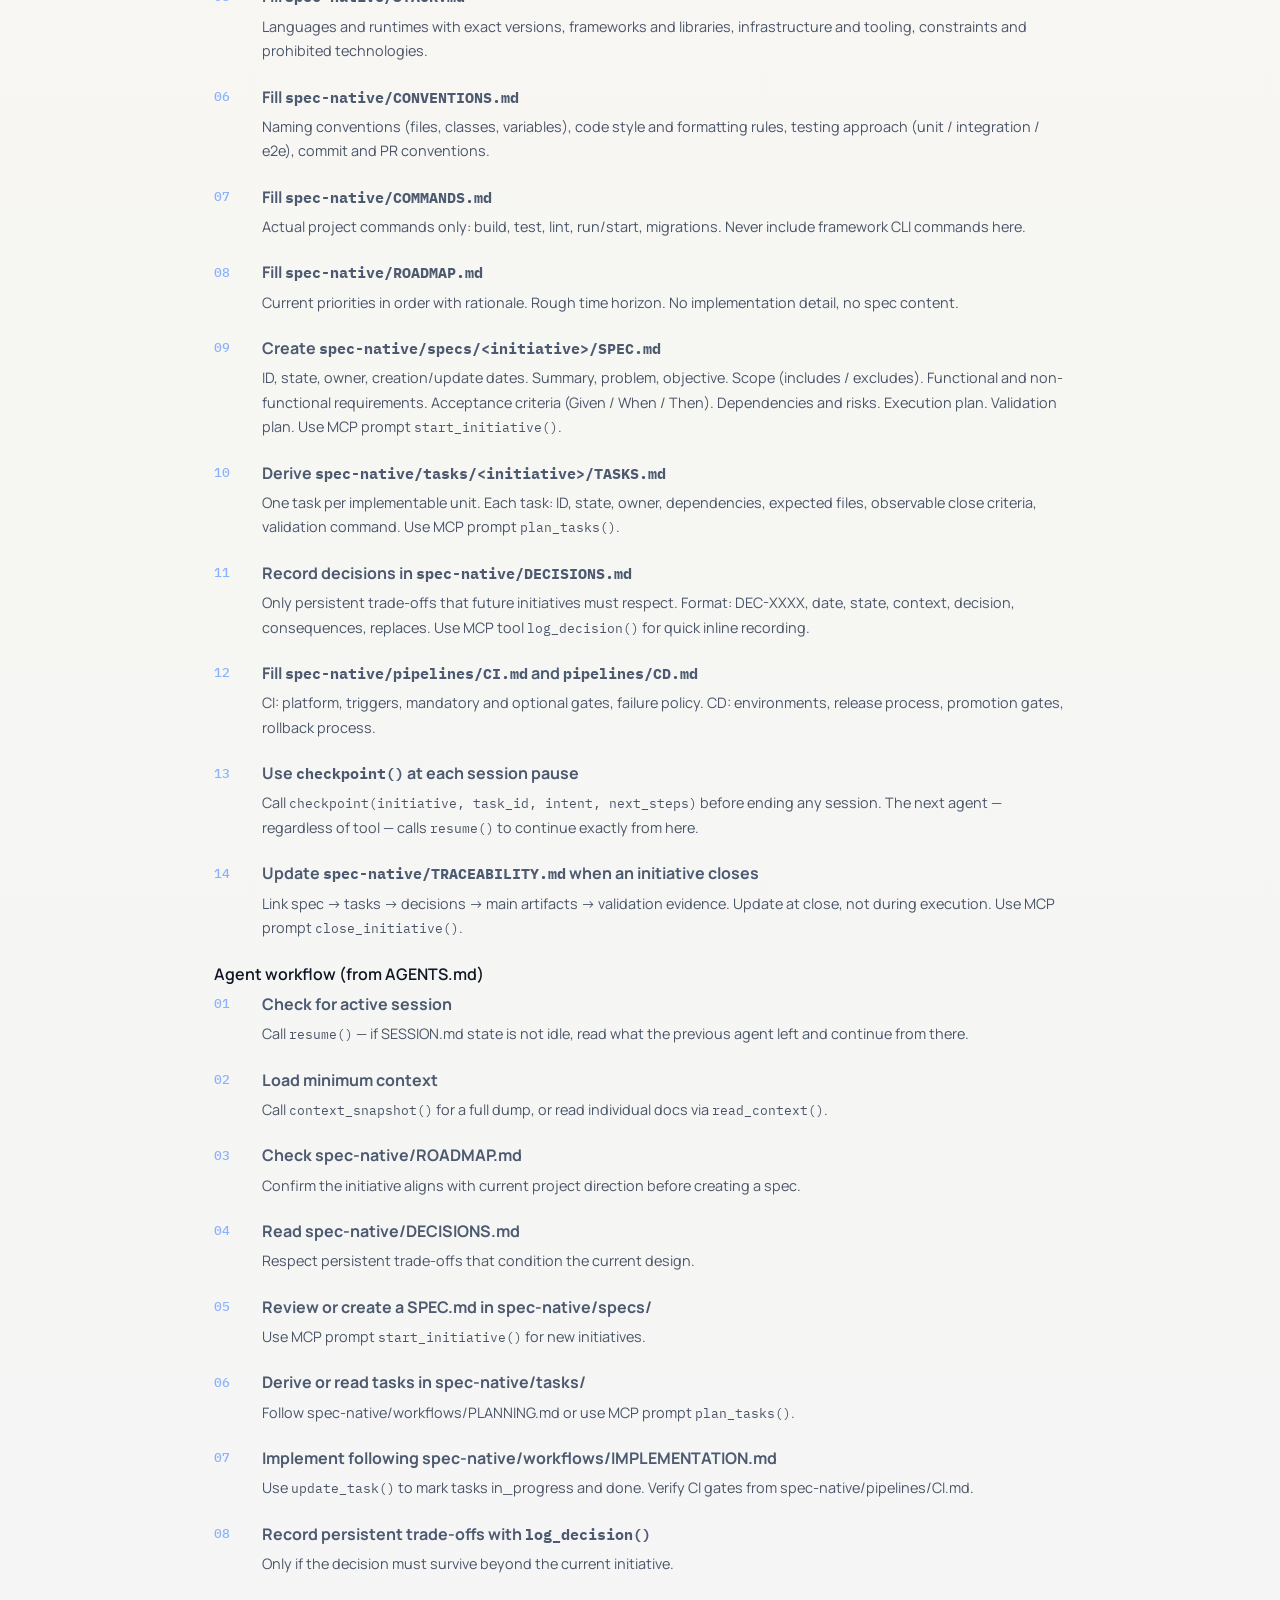
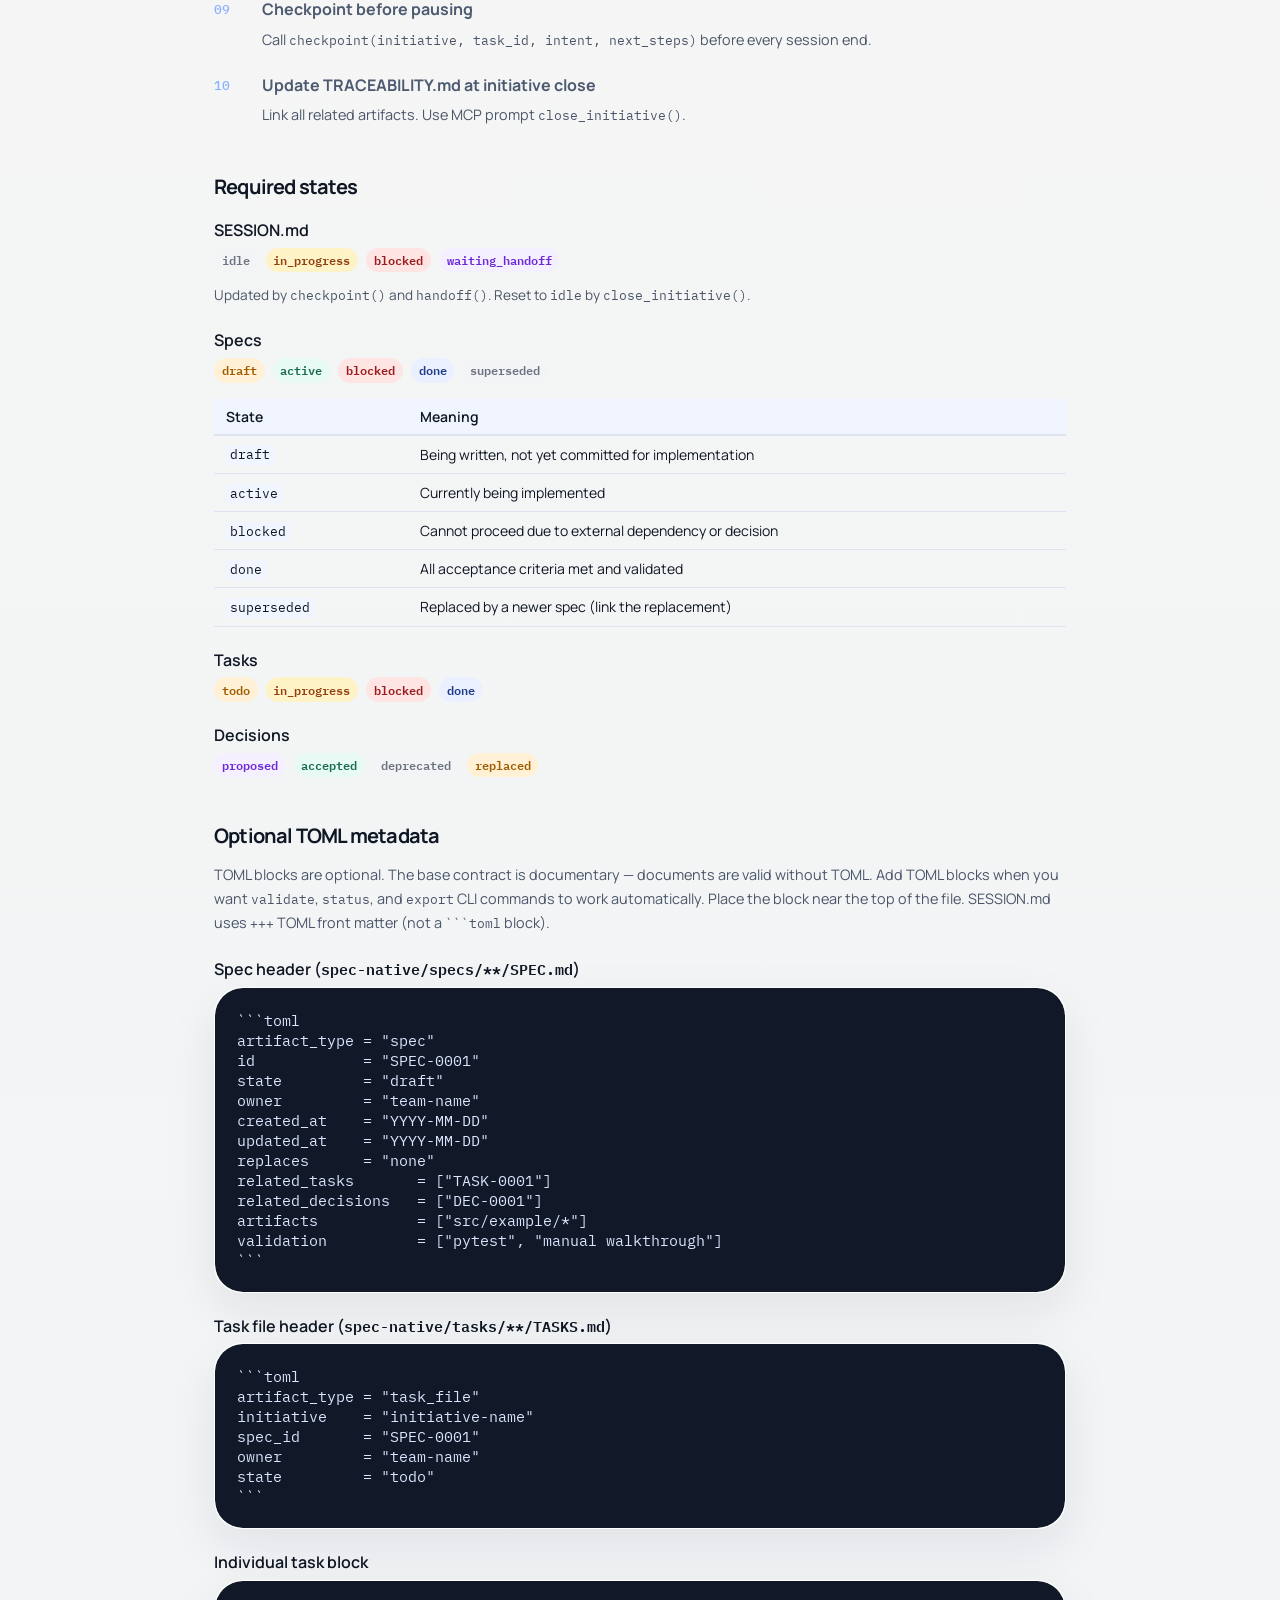
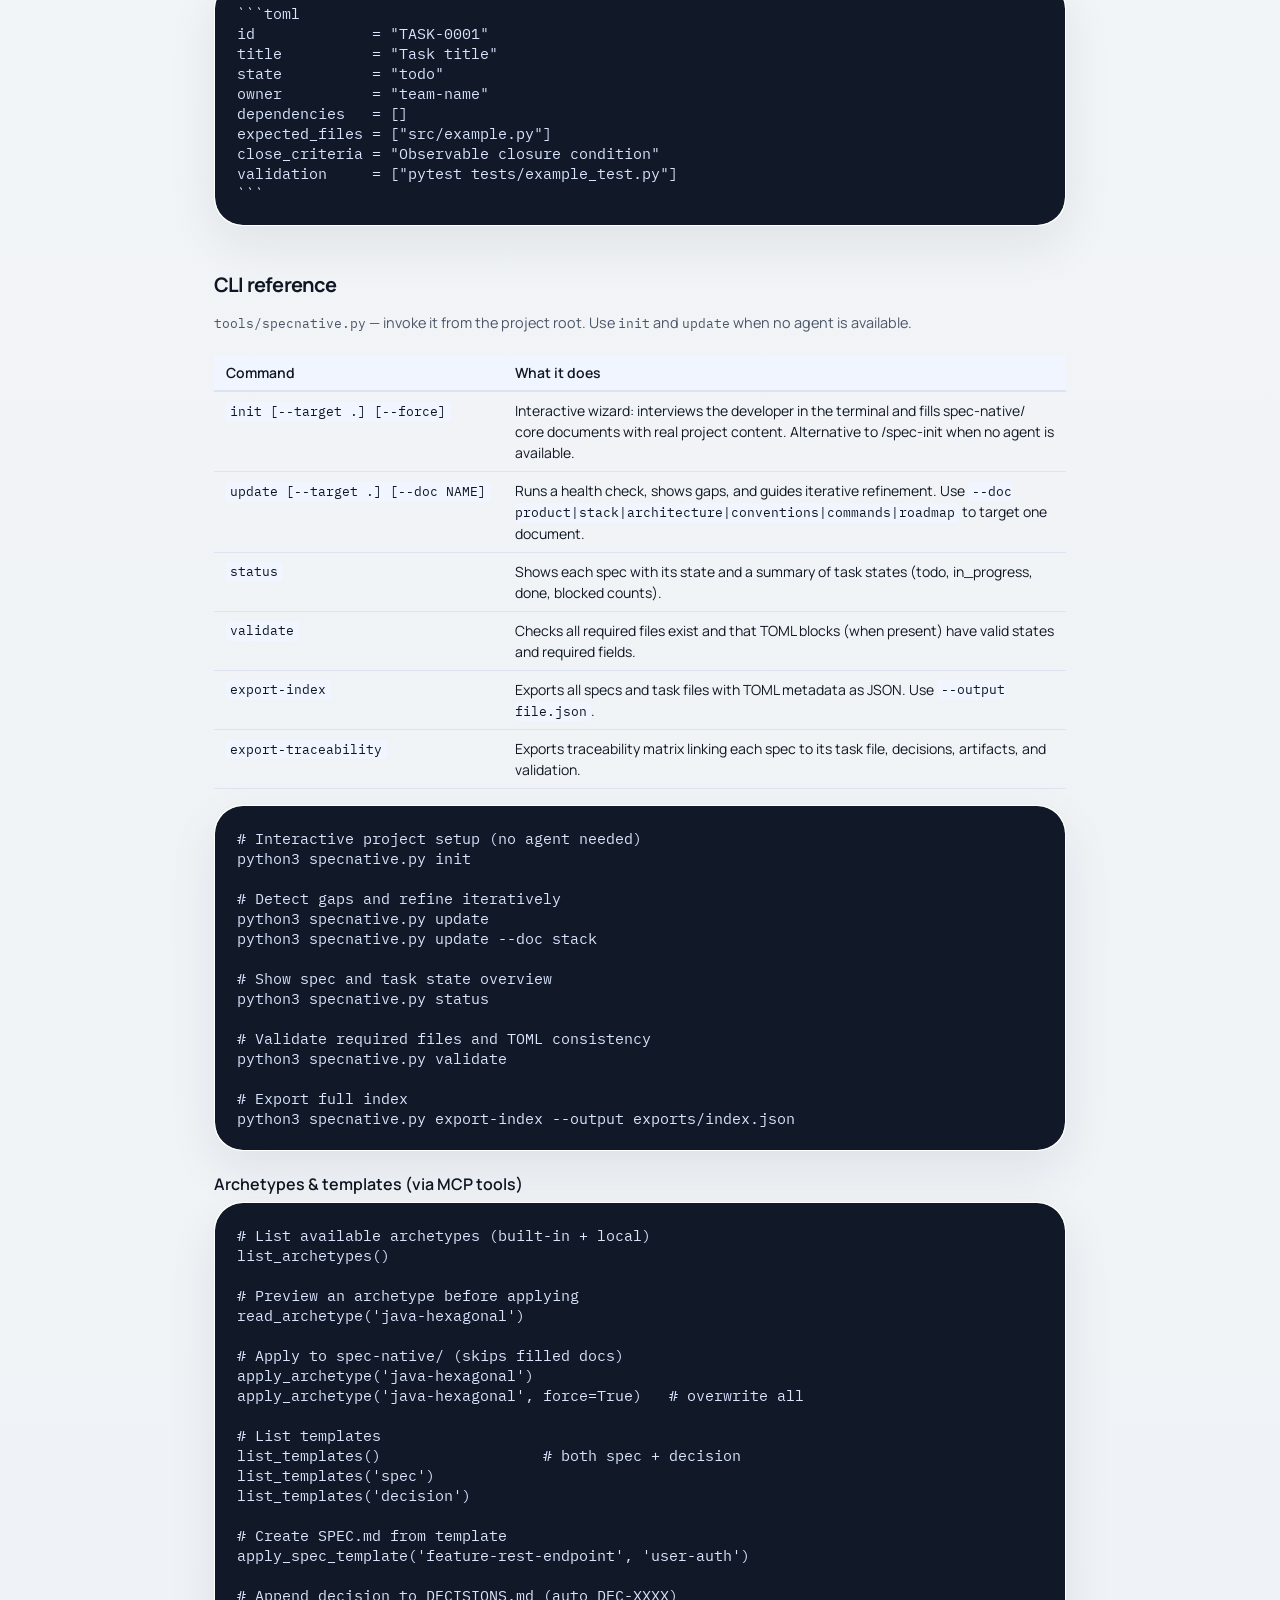
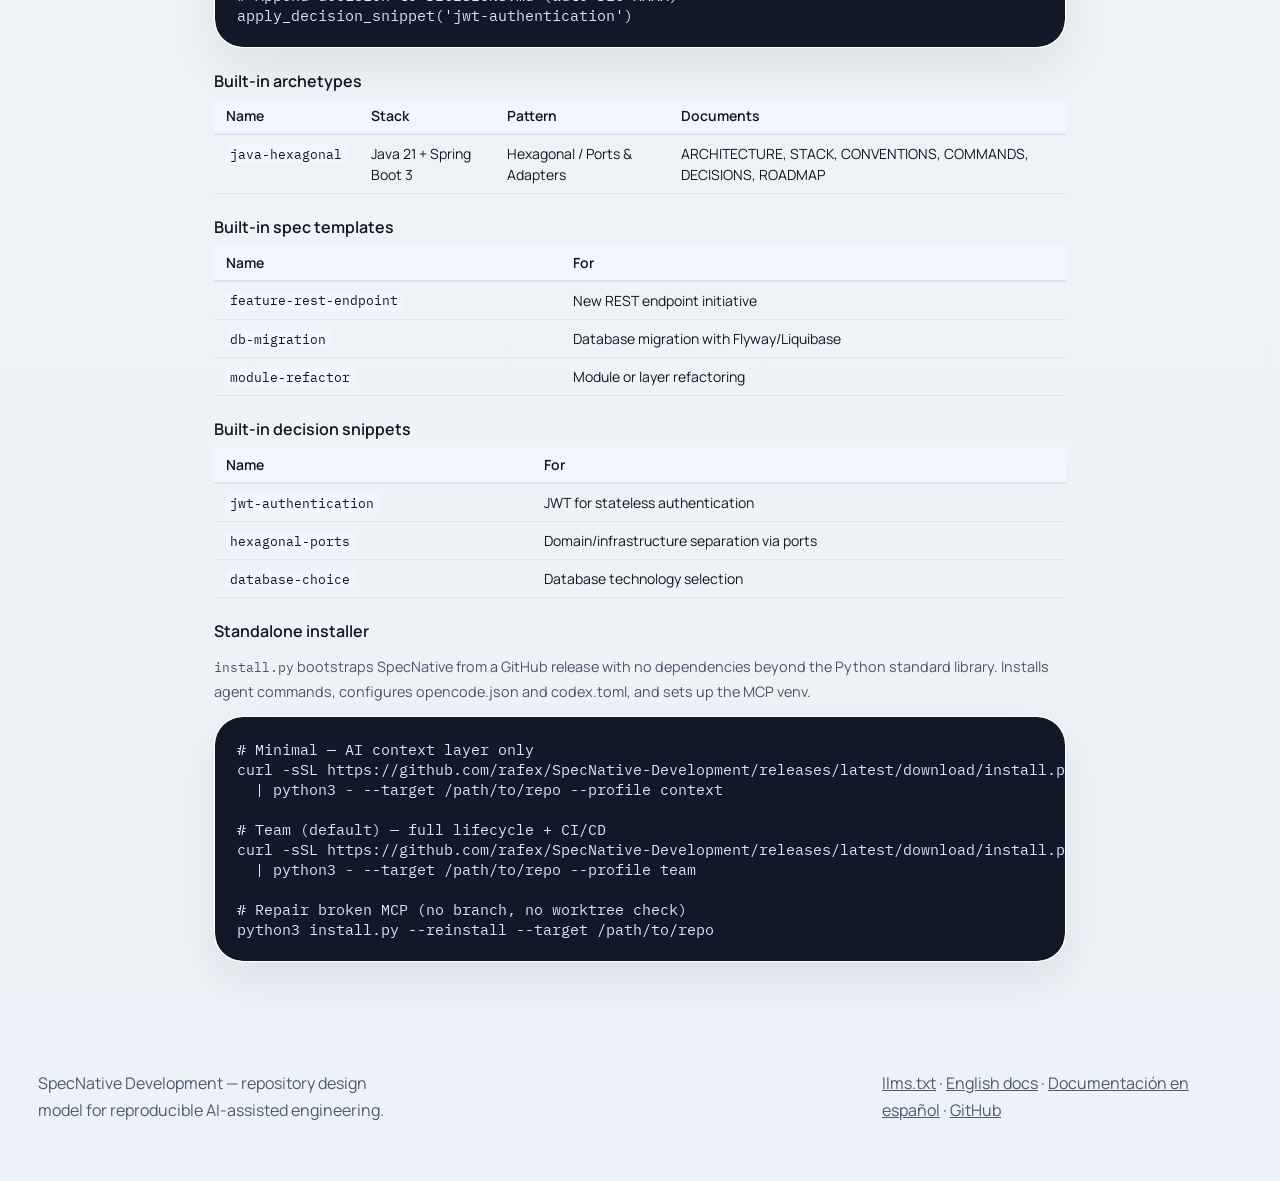
==== commit e804d3c1: "docs: update website and READMEs to v0.7.0 Website: - docs/en + docs/es: version badge v0.6 → v0.7, " ====
--- a/docs/ai/index.html
+++ b/docs/ai/index.html
@@ -100,7 +100,7 @@
 
           <!-- MCP -->
           <section class="ref-section" id="mcp">
-            <h2>MCP server — v0.6</h2>
+            <h2>MCP server — v0.7</h2>
             <p style="font-size: 0.9rem; color: #4a5568; margin-bottom: 1.25rem;">
               <code>.specnative/specnative_mcp.py</code> exposes the repository as MCP
               <strong>resources</strong>, <strong>tools</strong>, and <strong>prompts</strong>
@@ -180,7 +180,29 @@
               <tbody>
                 <tr><td><code>health_check()</code></td><td>Scan spec-native/ for empty docs, missing files, stale session, specs without tasks</td></tr>
                 <tr><td><code>suggest_next()</code></td><td>Top 3 recommended actions based on roadmap and current state</td></tr>
-                <tr><td><code>refine_document(document, what_changed, new_content)</code></td><td>Overwrite a context doc with new content from developer interview</td></tr>
+                <tr><td><code>refine_document(document, what_changed, new_content)</code></td><td>Overwrite a context doc with new content</td></tr>
+                <tr><td><code>read_template(document)</code></td><td>Return expected empty structure for any spec-native/ document (11 types)</td></tr>
+                <tr><td><code>update_section(document, section_heading, content)</code></td><td>Update or add a single section without touching the rest of the file</td></tr>
+              </tbody>
+            </table>
+
+            <h3>Tools — archetypes (v0.7)</h3>
+            <table class="ref-table">
+              <thead><tr><th>Tool</th><th>Description</th></tr></thead>
+              <tbody>
+                <tr><td><code>list_archetypes()</code></td><td>List all archetypes: built-in and user-defined in <code>.specnative/archetypes/</code></td></tr>
+                <tr><td><code>read_archetype(name)</code></td><td>Preview all documents of an archetype before applying</td></tr>
+                <tr><td><code>apply_archetype(name, force?)</code></td><td>Write archetype documents to spec-native/; skips already-filled docs unless force=True</td></tr>
+              </tbody>
+            </table>
+
+            <h3>Tools — templates (v0.7)</h3>
+            <table class="ref-table">
+              <thead><tr><th>Tool</th><th>Description</th></tr></thead>
+              <tbody>
+                <tr><td><code>list_templates(type?)</code></td><td>List spec templates and/or decision snippets: built-in + local in <code>.specnative/templates/</code></td></tr>
+                <tr><td><code>apply_spec_template(template, initiative)</code></td><td>Create <code>spec-native/specs/{initiative}/SPEC.md</code> from a template</td></tr>
+                <tr><td><code>apply_decision_snippet(name)</code></td><td>Append a decision snippet to DECISIONS.md with auto DEC-XXXX numbering</td></tr>
               </tbody>
             </table>
 
@@ -234,11 +256,16 @@
 │       └── CD.md          # Delivery process and environments
 ├── .claude/commands/      # Slash commands: /spec-init /spec-update /spec-status /spec-handoff
 ├── codex.toml             # Codex CLI prompt commands
-├── opencode.json          # OpenCode MCP + prompts
+├── opencode.json          # OpenCode MCP + commands + instructions
 └── .specnative/
     ├── SCHEMA.md           # Framework contract (not project content)
     ├── MCP.md              # MCP server configuration per agent
-    └── specnative_mcp.py   # MCP server (installed automatically)</code></pre>
+    ├── specnative_mcp.py   # MCP server (installed automatically)
+    ├── archetypes/         # Custom archetypes (user-defined)
+    │   └── README.md
+    └── templates/          # Reusable spec templates + decision snippets
+        ├── specs/          # Spec templates (.md with +++ front matter)
+        └── decisions/      # Decision snippets (.md with +++ front matter)</code></pre>
             </div>
             <p style="font-size: 0.9rem; color: #4a5568;">
               Files in uppercase are context for agents. <code>README.md</code> files are
@@ -638,6 +665,63 @@
 python3 specnative.py export-index --output exports/index.json</code></pre>
             </div>
 
+            <h3>Archetypes &amp; templates (via MCP tools)</h3>
+            <div class="code-card">
+              <pre><code># List available archetypes (built-in + local)
+list_archetypes()
+
+# Preview an archetype before applying
+read_archetype('java-hexagonal')
+
+# Apply to spec-native/ (skips filled docs)
+apply_archetype('java-hexagonal')
+apply_archetype('java-hexagonal', force=True)   # overwrite all
+
+# List templates
+list_templates()                  # both spec + decision
+list_templates('spec')
+list_templates('decision')
+
+# Create SPEC.md from template
+apply_spec_template('feature-rest-endpoint', 'user-auth')
+
+# Append decision to DECISIONS.md (auto DEC-XXXX)
+apply_decision_snippet('jwt-authentication')</code></pre>
+            </div>
+
+            <h3>Built-in archetypes</h3>
+            <table class="ref-table">
+              <thead><tr><th>Name</th><th>Stack</th><th>Pattern</th><th>Documents</th></tr></thead>
+              <tbody>
+                <tr>
+                  <td><code>java-hexagonal</code></td>
+                  <td>Java 21 + Spring Boot 3</td>
+                  <td>Hexagonal / Ports &amp; Adapters</td>
+                  <td>ARCHITECTURE, STACK, CONVENTIONS, COMMANDS, DECISIONS, ROADMAP</td>
+                </tr>
+              </tbody>
+            </table>
+
+            <h3>Built-in spec templates</h3>
+            <table class="ref-table">
+              <thead><tr><th>Name</th><th>For</th></tr></thead>
+              <tbody>
+                <tr><td><code>feature-rest-endpoint</code></td><td>New REST endpoint initiative</td></tr>
+                <tr><td><code>db-migration</code></td><td>Database migration with Flyway/Liquibase</td></tr>
+                <tr><td><code>module-refactor</code></td><td>Module or layer refactoring</td></tr>
+              </tbody>
+            </table>
+
+            <h3>Built-in decision snippets</h3>
+            <table class="ref-table">
+              <thead><tr><th>Name</th><th>For</th></tr></thead>
+              <tbody>
+                <tr><td><code>jwt-authentication</code></td><td>JWT for stateless authentication</td></tr>
+                <tr><td><code>hexagonal-ports</code></td><td>Domain/infrastructure separation via ports</td></tr>
+                <tr><td><code>database-choice</code></td><td>Database technology selection</td></tr>
+              </tbody>
+            </table>
+
             <h3>Standalone installer</h3>
             <p style="font-size: 0.9rem; color: #4a5568; margin-bottom: 0.75rem;">
               <code>install.py</code> bootstraps SpecNative from a GitHub release with no
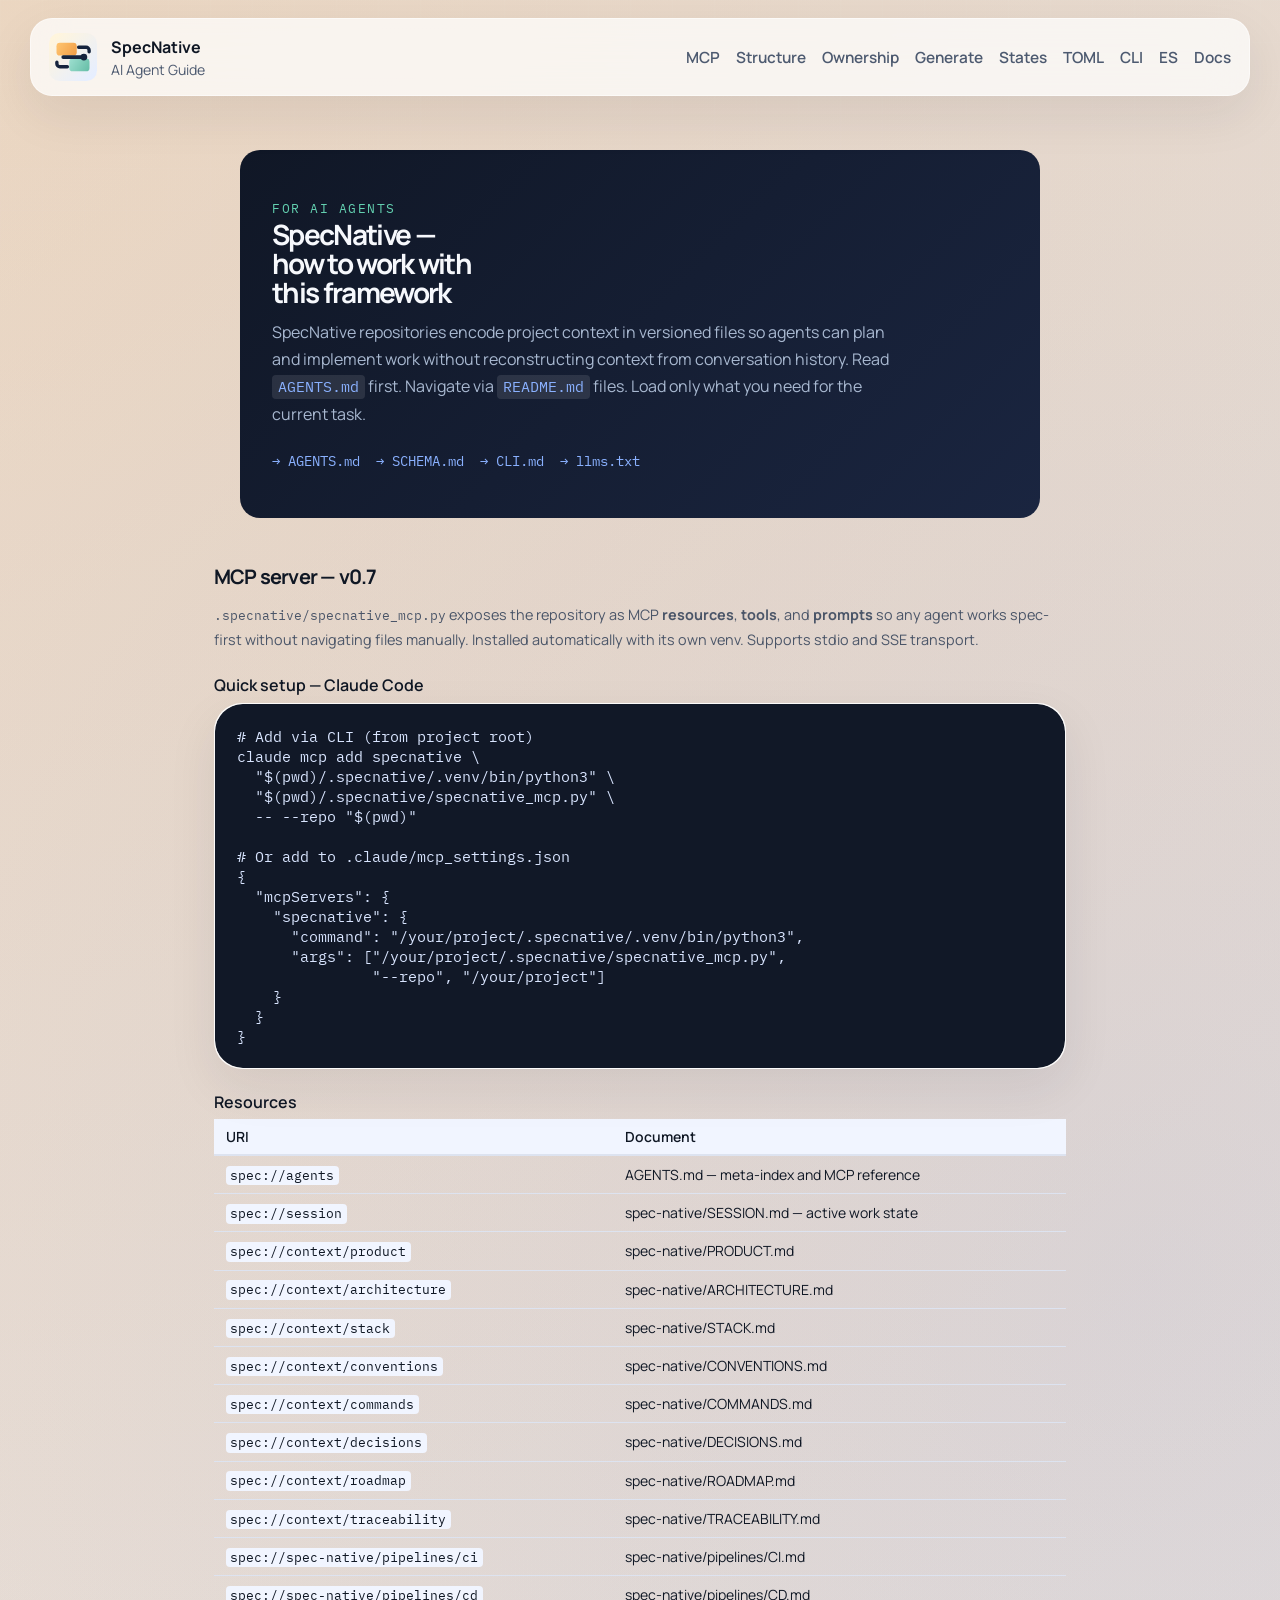
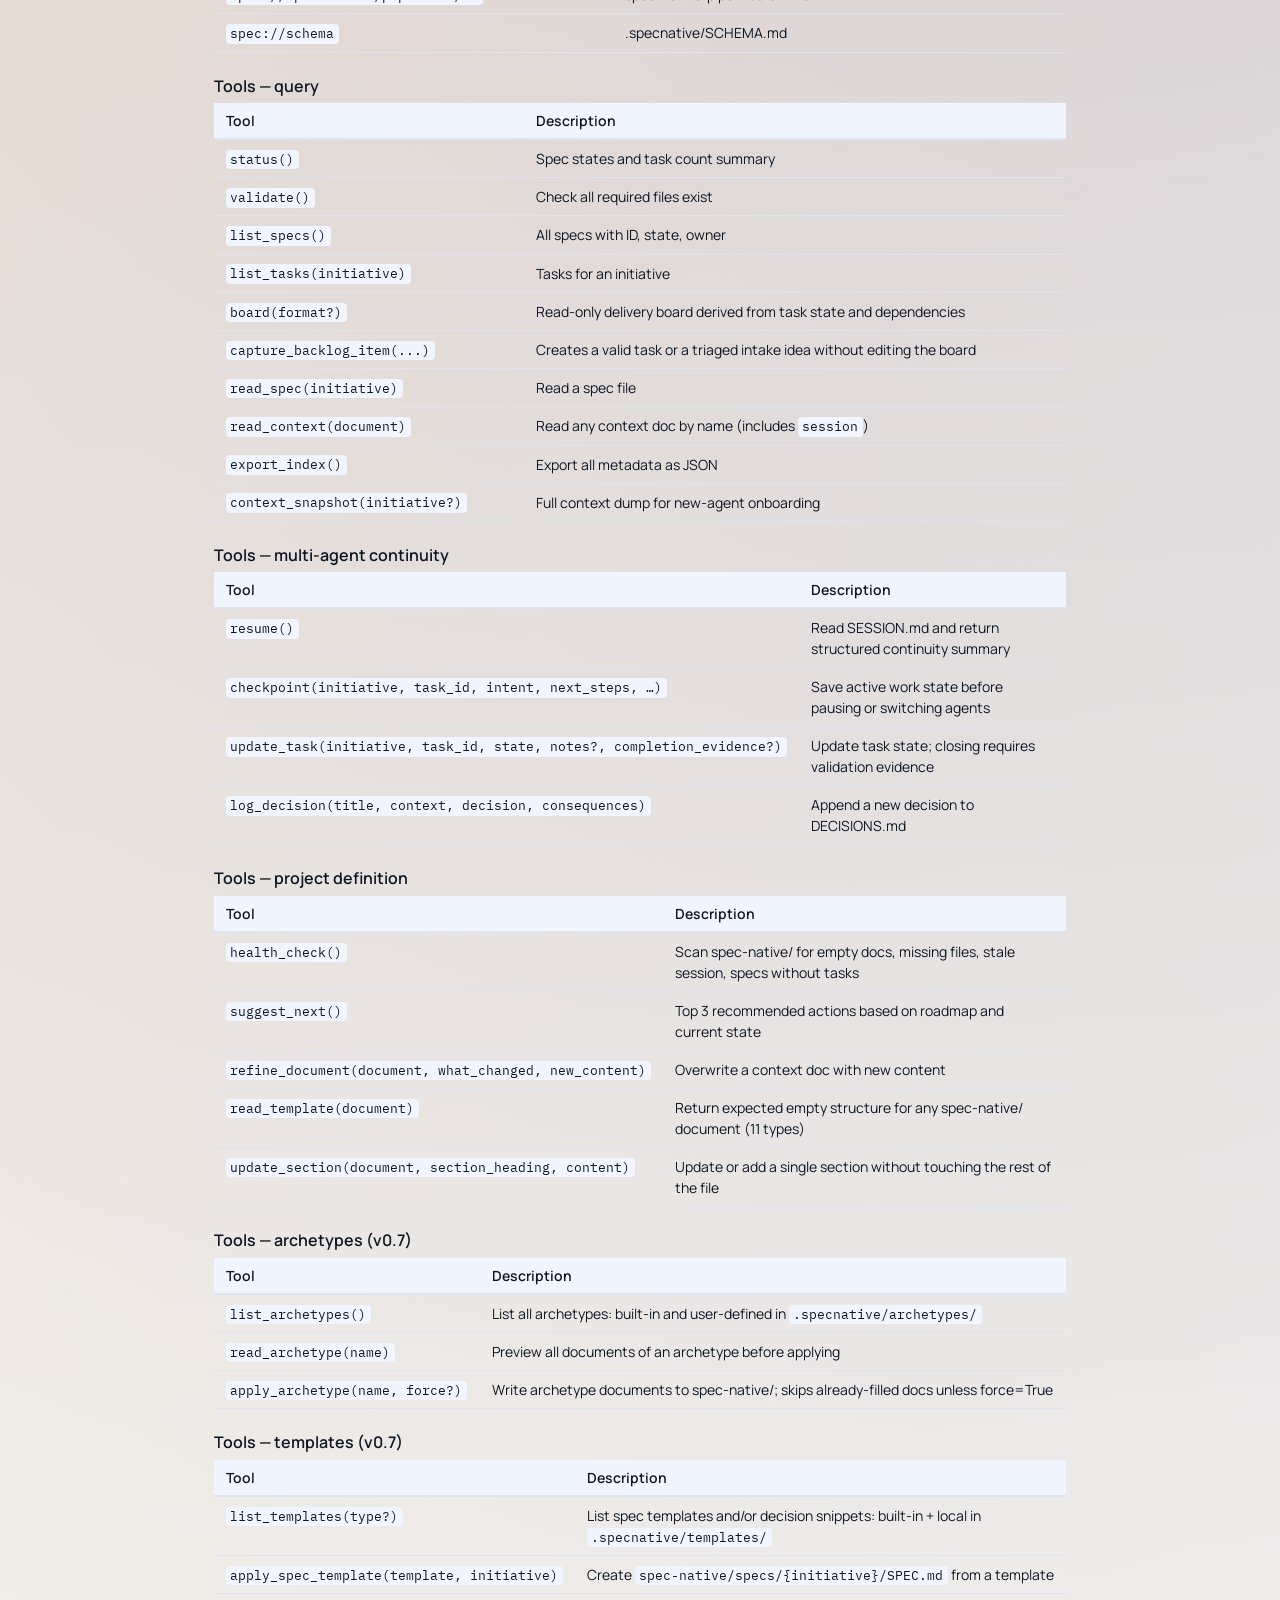
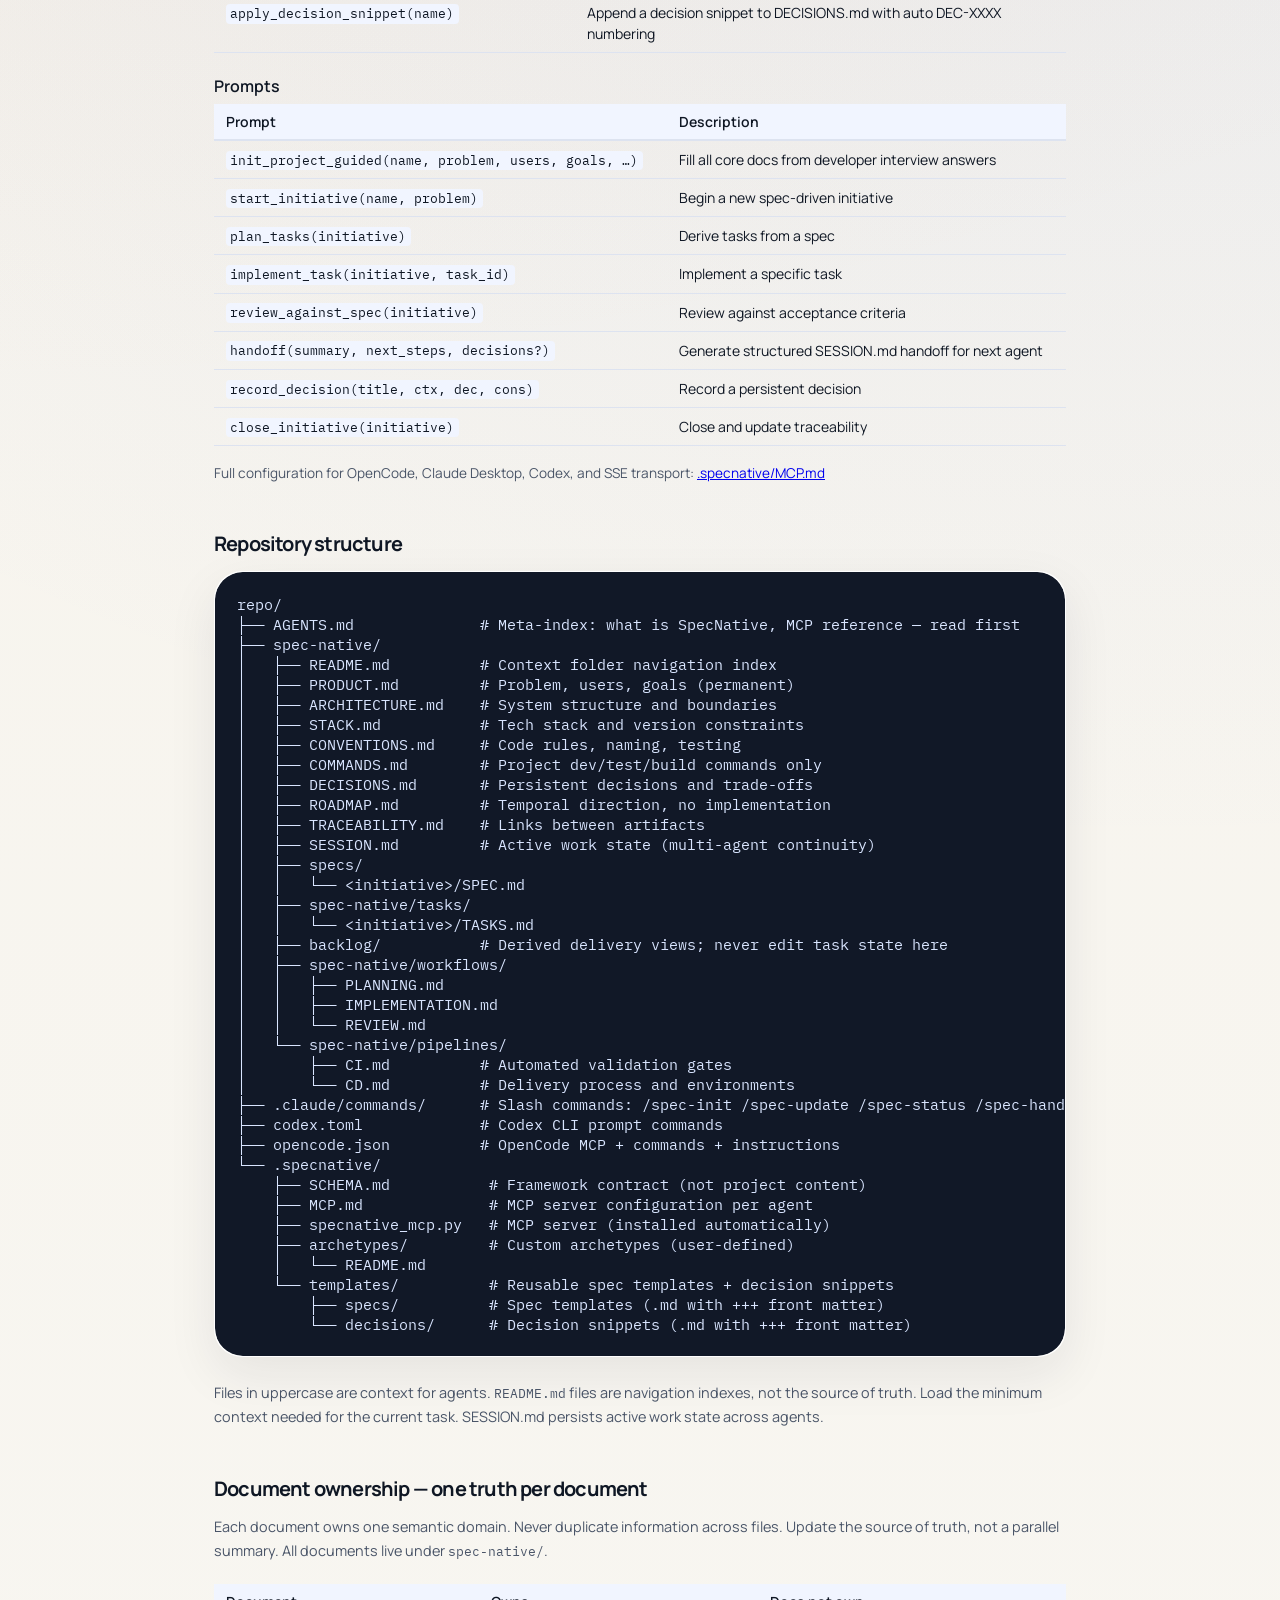
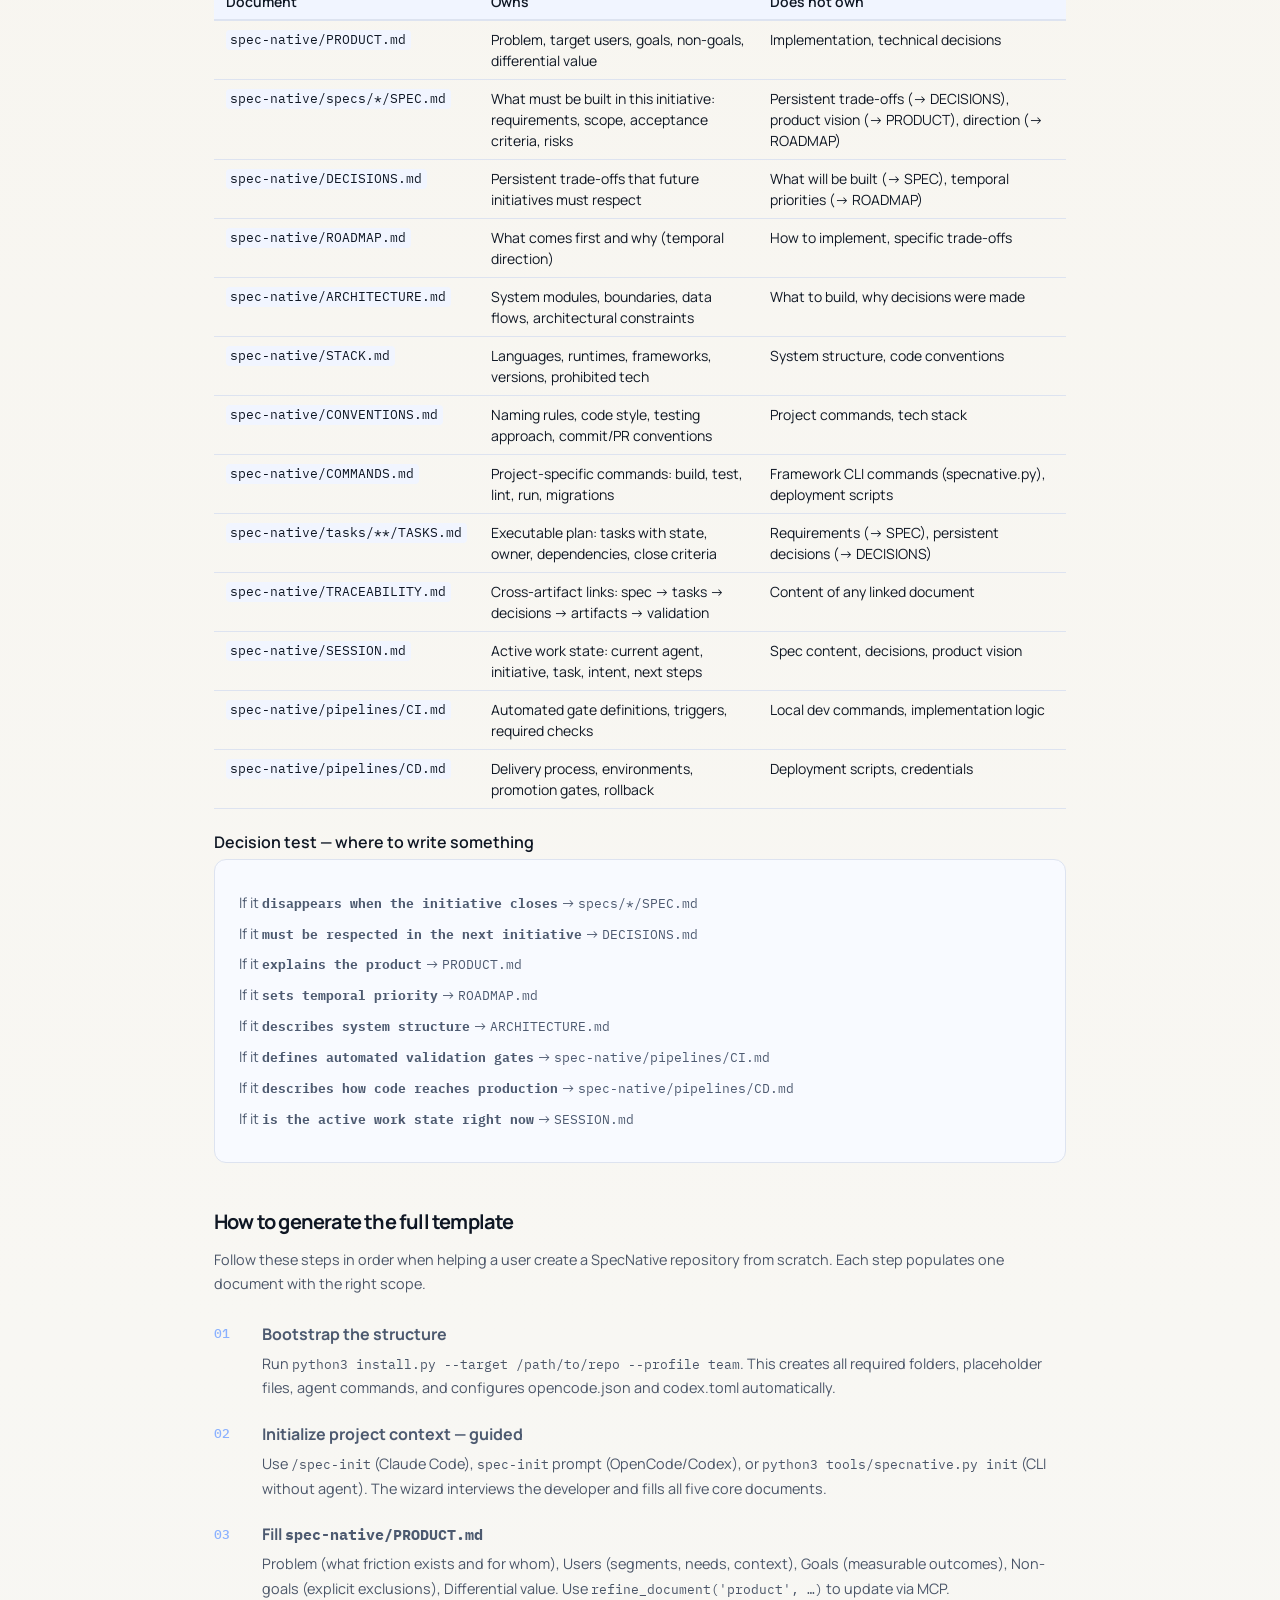
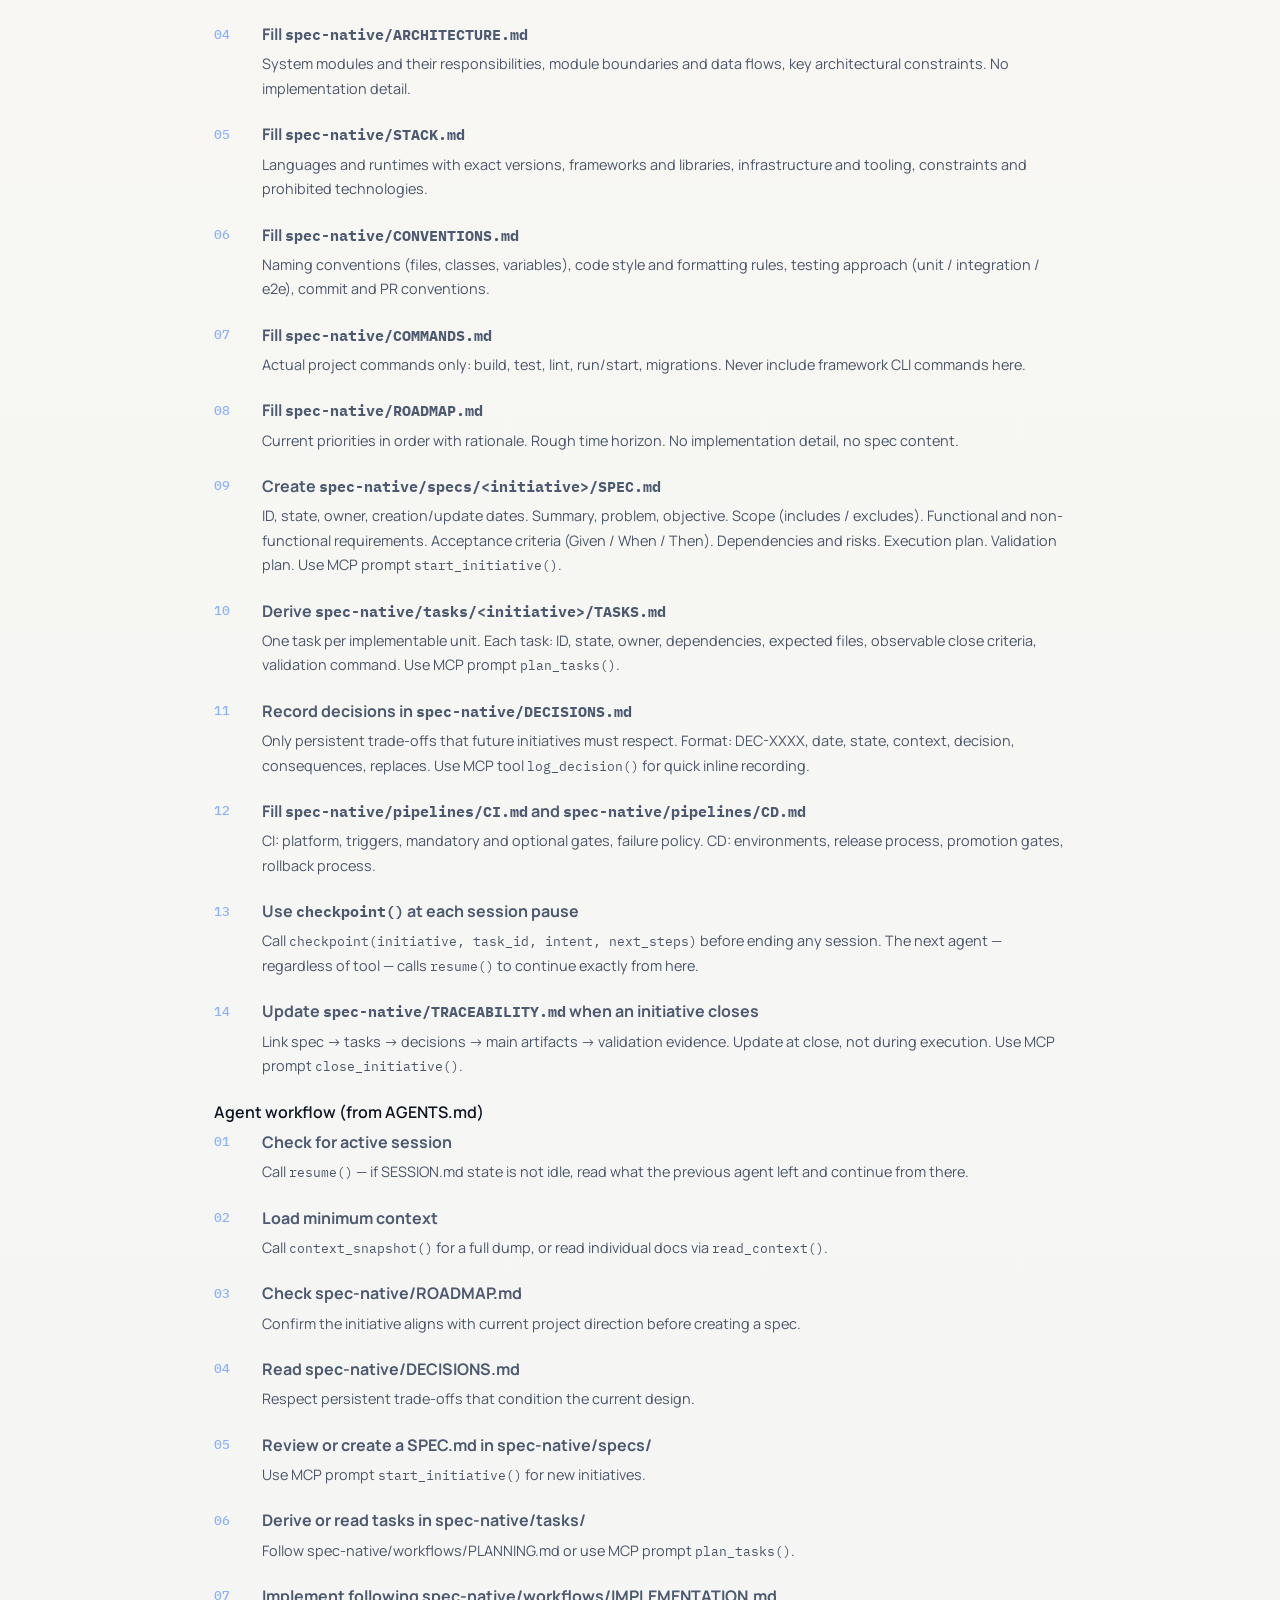
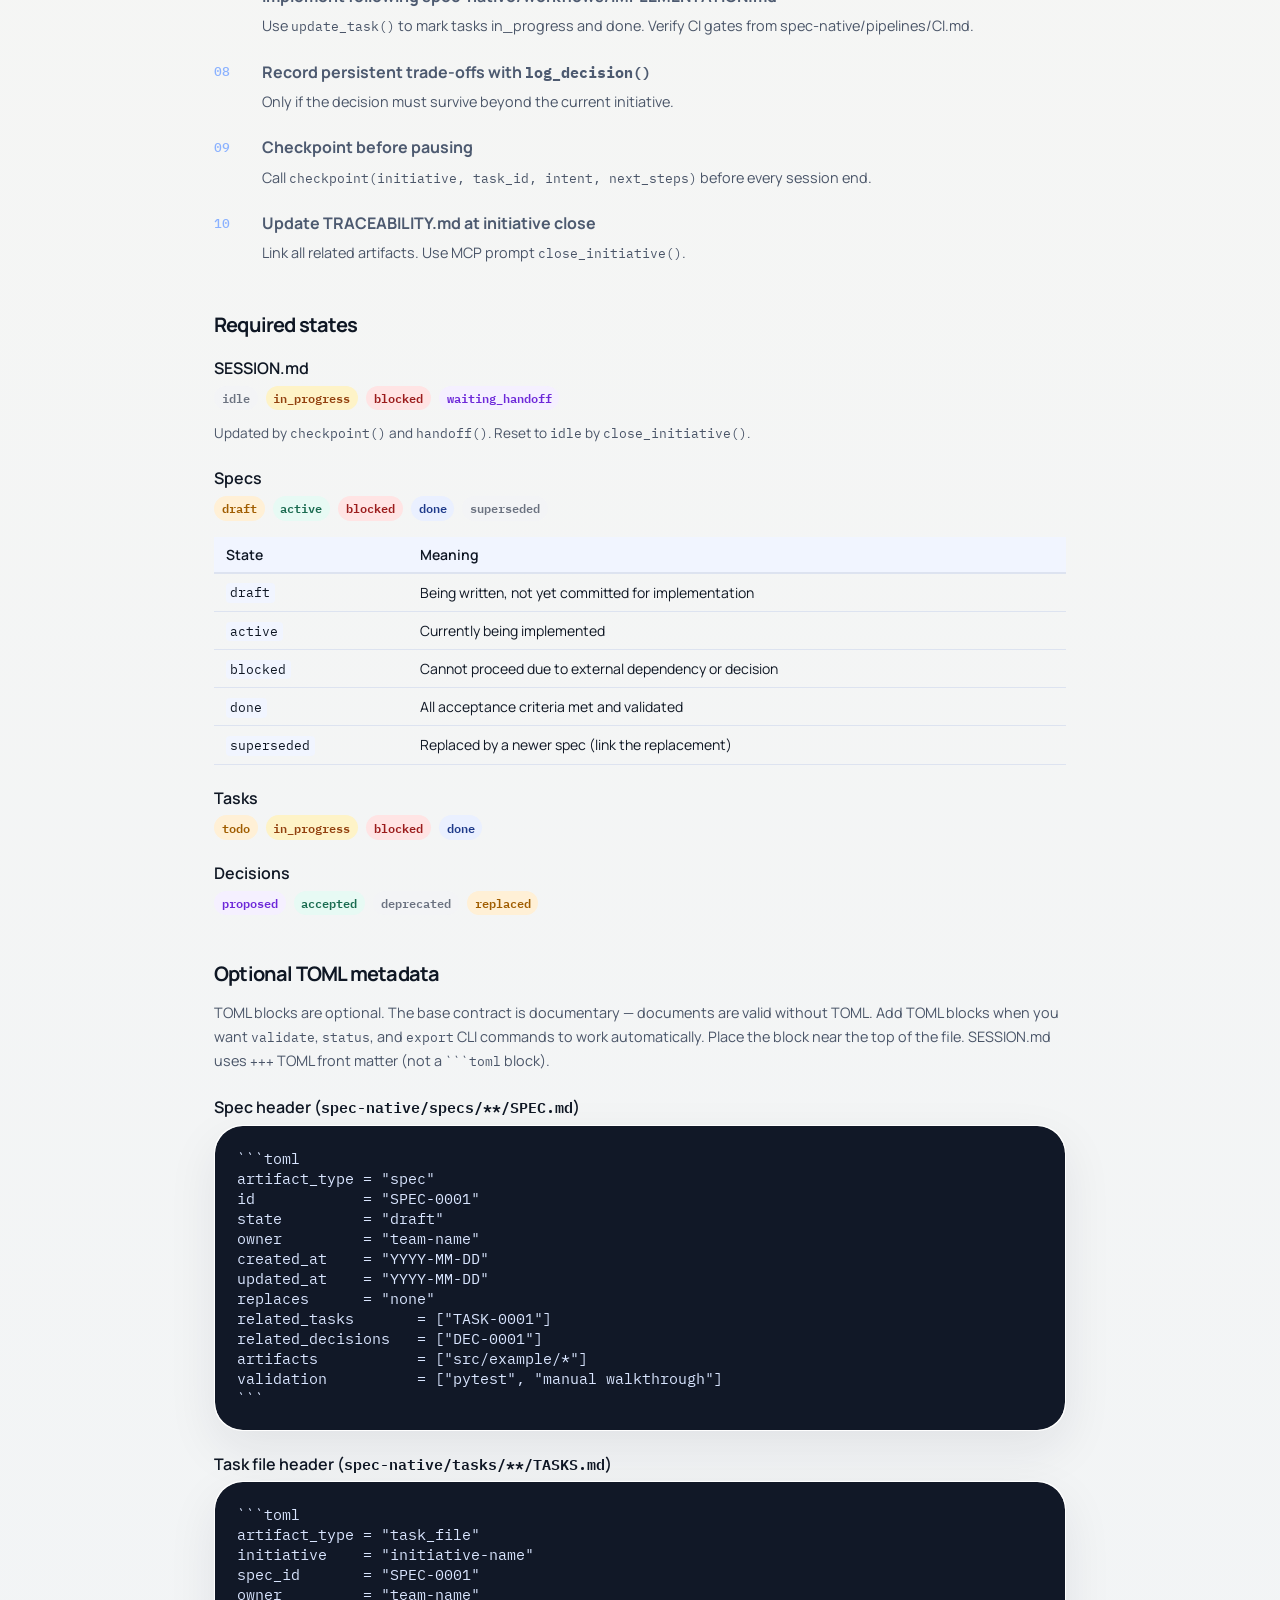
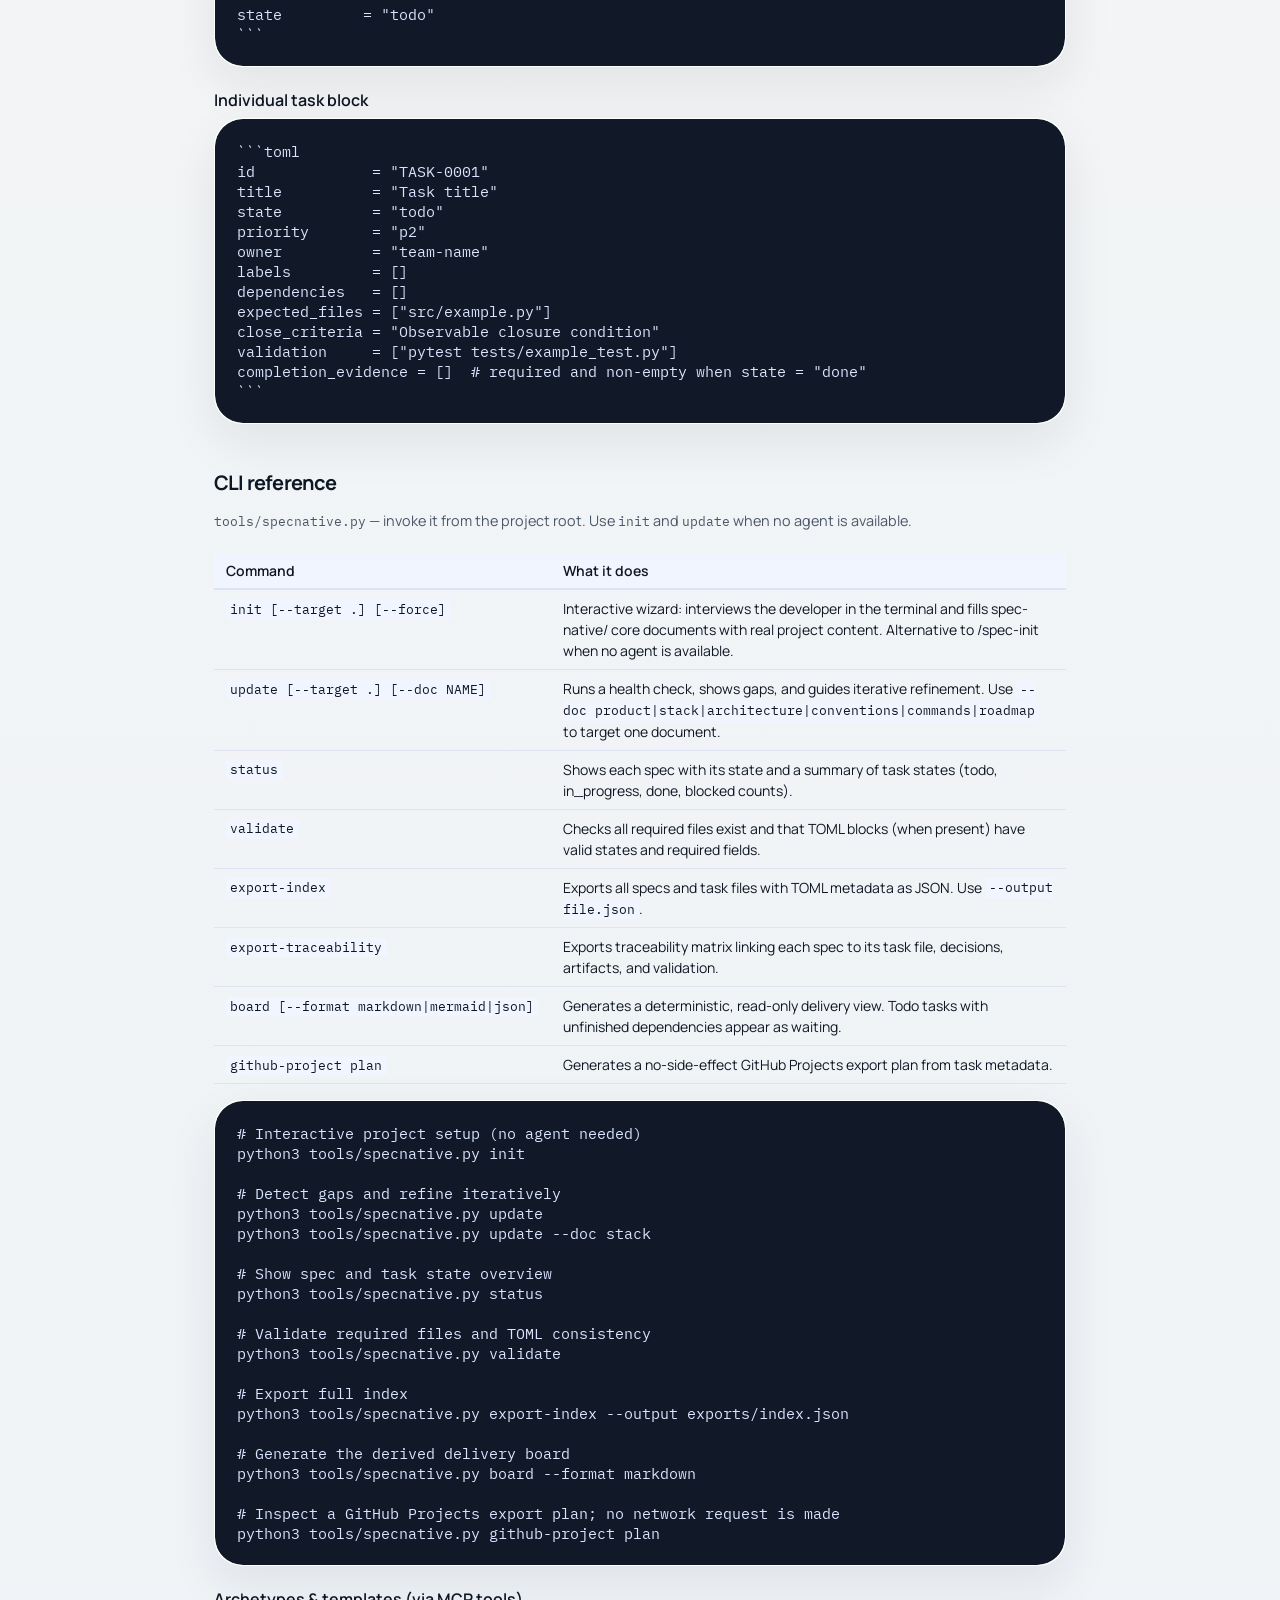
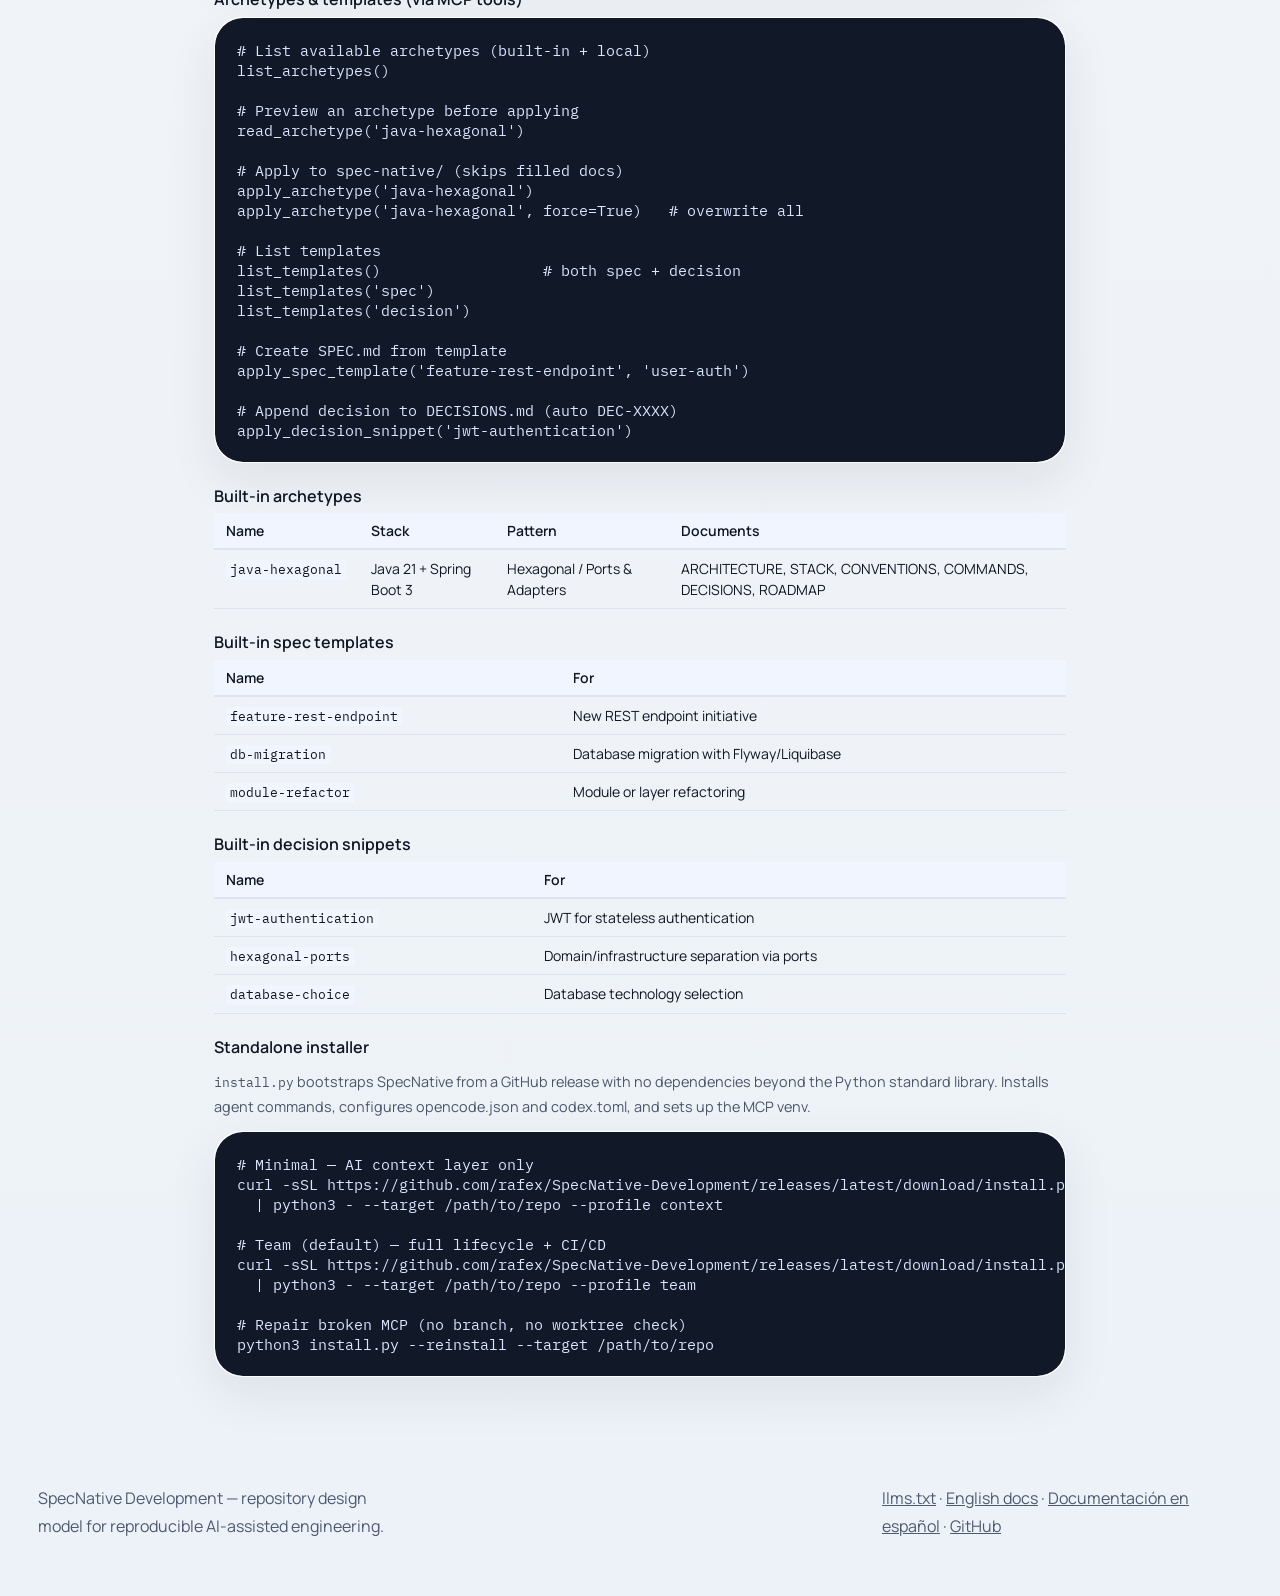
==== commit 34bb5207: "feat: add specnative work management and context indexes" ====
--- a/docs/ai/index.html
+++ b/docs/ai/index.html
@@ -142,8 +142,8 @@
                 <tr><td><code>spec://context/decisions</code></td><td>spec-native/DECISIONS.md</td></tr>
                 <tr><td><code>spec://context/roadmap</code></td><td>spec-native/ROADMAP.md</td></tr>
                 <tr><td><code>spec://context/traceability</code></td><td>spec-native/TRACEABILITY.md</td></tr>
-                <tr><td><code>spec://pipelines/ci</code></td><td>spec-native/pipelines/CI.md</td></tr>
-                <tr><td><code>spec://pipelines/cd</code></td><td>spec-native/pipelines/CD.md</td></tr>
+                <tr><td><code>spec://spec-native/pipelines/ci</code></td><td>spec-native/pipelines/CI.md</td></tr>
+                <tr><td><code>spec://spec-native/pipelines/cd</code></td><td>spec-native/pipelines/CD.md</td></tr>
                 <tr><td><code>spec://schema</code></td><td>.specnative/SCHEMA.md</td></tr>
               </tbody>
             </table>
@@ -156,6 +156,8 @@
                 <tr><td><code>validate()</code></td><td>Check all required files exist</td></tr>
                 <tr><td><code>list_specs()</code></td><td>All specs with ID, state, owner</td></tr>
                 <tr><td><code>list_tasks(initiative)</code></td><td>Tasks for an initiative</td></tr>
+                <tr><td><code>board(format?)</code></td><td>Read-only delivery board derived from task state and dependencies</td></tr>
+                <tr><td><code>capture_backlog_item(...)</code></td><td>Creates a valid task or a triaged intake idea without editing the board</td></tr>
                 <tr><td><code>read_spec(initiative)</code></td><td>Read a spec file</td></tr>
                 <tr><td><code>read_context(document)</code></td><td>Read any context doc by name (includes <code>session</code>)</td></tr>
                 <tr><td><code>export_index()</code></td><td>Export all metadata as JSON</td></tr>
@@ -169,7 +171,7 @@
               <tbody>
                 <tr><td><code>resume()</code></td><td>Read SESSION.md and return structured continuity summary</td></tr>
                 <tr><td><code>checkpoint(initiative, task_id, intent, next_steps, …)</code></td><td>Save active work state before pausing or switching agents</td></tr>
-                <tr><td><code>update_task(initiative, task_id, state, notes?)</code></td><td>Update task state in TASKS.md directly from MCP</td></tr>
+                <tr><td><code>update_task(initiative, task_id, state, notes?, completion_evidence?)</code></td><td>Update task state; closing requires validation evidence</td></tr>
                 <tr><td><code>log_decision(title, context, decision, consequences)</code></td><td>Append a new decision to DECISIONS.md</td></tr>
               </tbody>
             </table>
@@ -245,13 +247,14 @@
 │   ├── SESSION.md         # Active work state (multi-agent continuity)
 │   ├── specs/
 │   │   └── &lt;initiative&gt;/SPEC.md
-│   ├── tasks/
+│   ├── spec-native/tasks/
 │   │   └── &lt;initiative&gt;/TASKS.md
-│   ├── workflows/
+│   ├── backlog/           # Derived delivery views; never edit task state here
+│   ├── spec-native/workflows/
 │   │   ├── PLANNING.md
 │   │   ├── IMPLEMENTATION.md
 │   │   └── REVIEW.md
-│   └── pipelines/
+│   └── spec-native/pipelines/
 │       ├── CI.md          # Automated validation gates
 │       └── CD.md          # Delivery process and environments
 ├── .claude/commands/      # Slash commands: /spec-init /spec-update /spec-status /spec-handoff
@@ -365,8 +368,8 @@
               <p>If it <strong>explains the product</strong> → <code>PRODUCT.md</code></p>
               <p>If it <strong>sets temporal priority</strong> → <code>ROADMAP.md</code></p>
               <p>If it <strong>describes system structure</strong> → <code>ARCHITECTURE.md</code></p>
-              <p>If it <strong>defines automated validation gates</strong> → <code>pipelines/CI.md</code></p>
-              <p>If it <strong>describes how code reaches production</strong> → <code>pipelines/CD.md</code></p>
+              <p>If it <strong>defines automated validation gates</strong> → <code>spec-native/pipelines/CI.md</code></p>
+              <p>If it <strong>describes how code reaches production</strong> → <code>spec-native/pipelines/CD.md</code></p>
               <p>If it <strong>is the active work state right now</strong> → <code>SESSION.md</code></p>
             </div>
           </section>
@@ -391,7 +394,7 @@
                 <div>
                   <strong>Initialize project context — guided</strong>
                   <p>Use <code>/spec-init</code> (Claude Code), <code>spec-init</code> prompt (OpenCode/Codex),
-                  or <code>python3 specnative.py init</code> (CLI without agent).
+                  or <code>python3 tools/specnative.py init</code> (CLI without agent).
                   The wizard interviews the developer and fills all five core documents.</p>
                 </div>
               </li>
@@ -465,7 +468,7 @@
               </li>
               <li>
                 <div>
-                  <strong>Fill <code>spec-native/pipelines/CI.md</code> and <code>pipelines/CD.md</code></strong>
+                  <strong>Fill <code>spec-native/pipelines/CI.md</code> and <code>spec-native/pipelines/CD.md</code></strong>
                   <p>CI: platform, triggers, mandatory and optional gates, failure policy.
                   CD: environments, release process, promotion gates, rollback process.</p>
                 </div>
@@ -599,11 +602,14 @@
 id             = "TASK-0001"
 title          = "Task title"
 state          = "todo"
+priority       = "p2"
 owner          = "team-name"
+labels         = []
 dependencies   = []
 expected_files = ["src/example.py"]
 close_criteria = "Observable closure condition"
 validation     = ["pytest tests/example_test.py"]
+completion_evidence = []  # required and non-empty when state = "done"
 ```</code></pre>
             </div>
           </section>
@@ -644,25 +650,39 @@
                   <td><code>export-traceability</code></td>
                   <td>Exports traceability matrix linking each spec to its task file, decisions, artifacts, and validation.</td>
                 </tr>
+                <tr>
+                  <td><code>board [--format markdown|mermaid|json]</code></td>
+                  <td>Generates a deterministic, read-only delivery view. Todo tasks with unfinished dependencies appear as waiting.</td>
+                </tr>
+                <tr>
+                  <td><code>github-project plan</code></td>
+                  <td>Generates a no-side-effect GitHub Projects export plan from task metadata.</td>
+                </tr>
               </tbody>
             </table>
 
             <div class="code-card" style="margin-top: 1rem;">
               <pre><code># Interactive project setup (no agent needed)
-python3 specnative.py init
+python3 tools/specnative.py init
 
 # Detect gaps and refine iteratively
-python3 specnative.py update
-python3 specnative.py update --doc stack
+python3 tools/specnative.py update
+python3 tools/specnative.py update --doc stack
 
 # Show spec and task state overview
-python3 specnative.py status
+python3 tools/specnative.py status
 
 # Validate required files and TOML consistency
-python3 specnative.py validate
+python3 tools/specnative.py validate
 
 # Export full index
-python3 specnative.py export-index --output exports/index.json</code></pre>
+python3 tools/specnative.py export-index --output exports/index.json
+
+# Generate the derived delivery board
+python3 tools/specnative.py board --format markdown
+
+# Inspect a GitHub Projects export plan; no network request is made
+python3 tools/specnative.py github-project plan</code></pre>
             </div>
 
             <h3>Archetypes &amp; templates (via MCP tools)</h3>
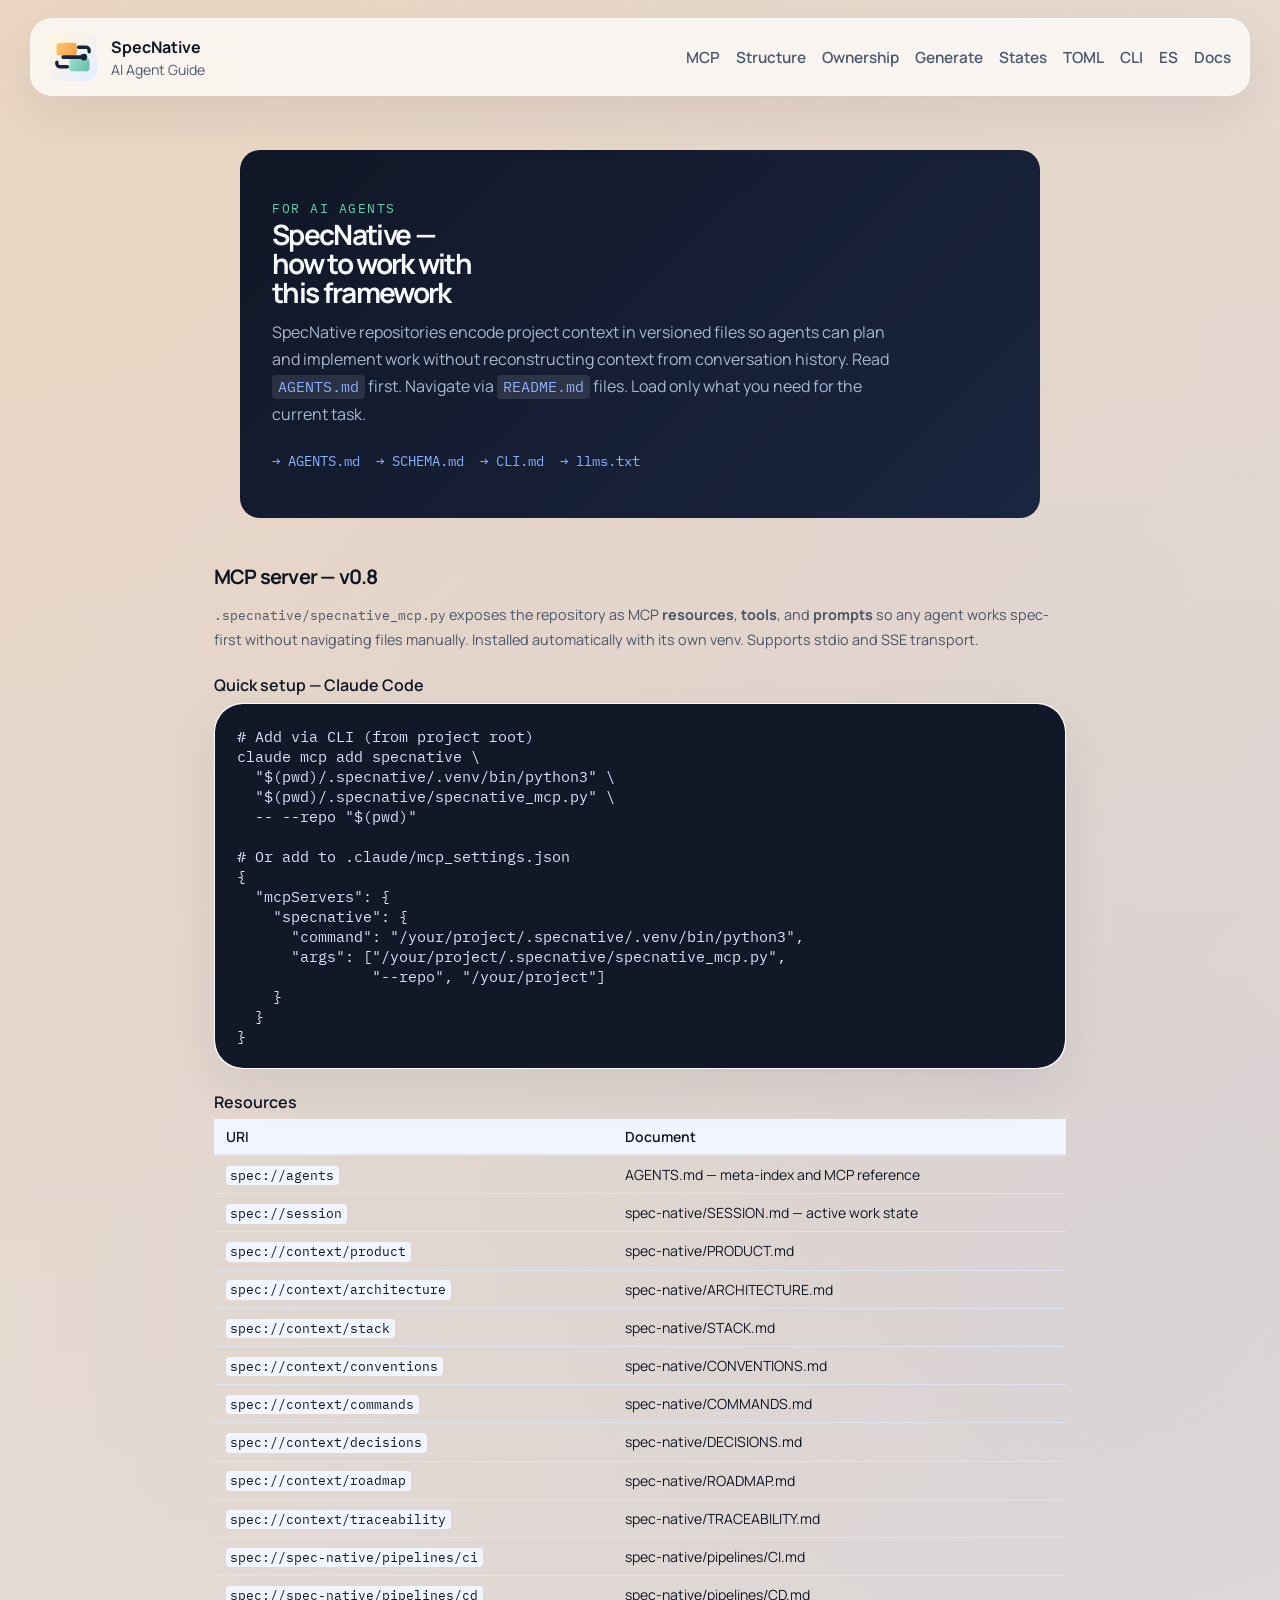
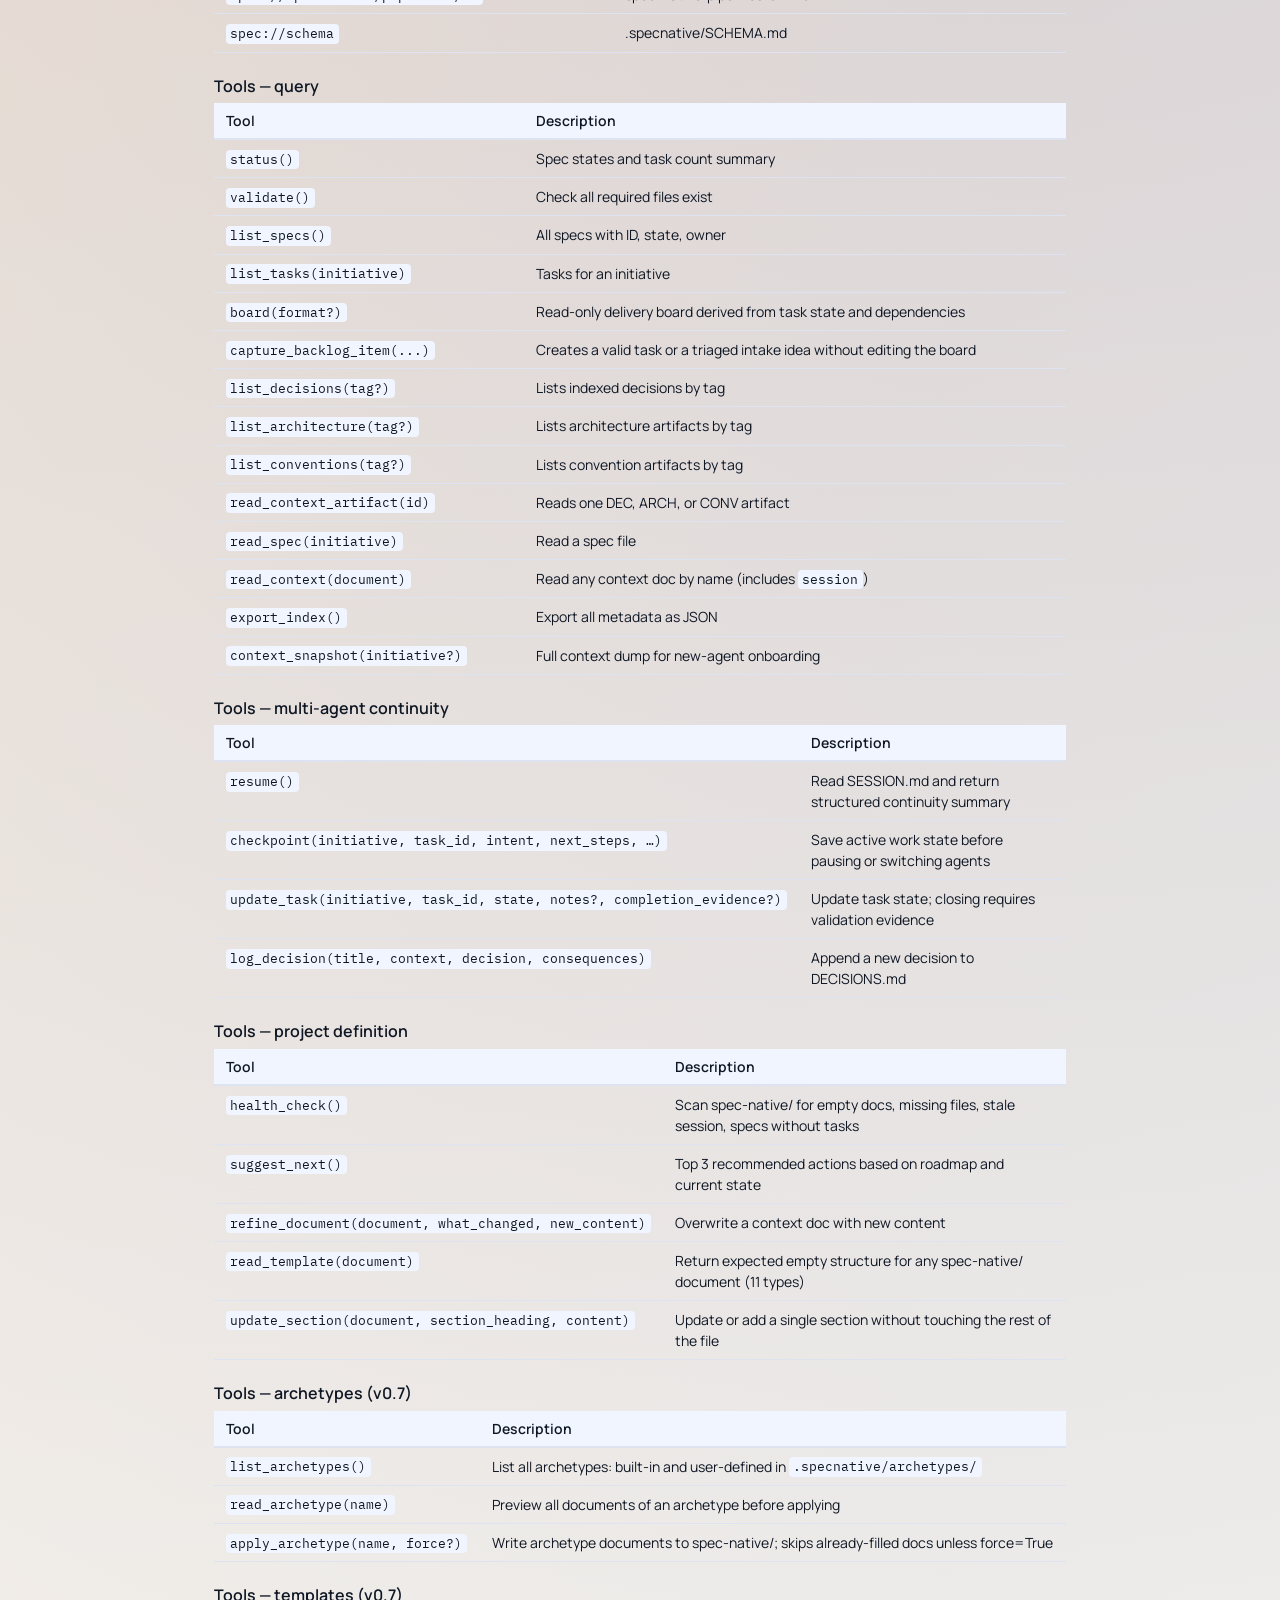
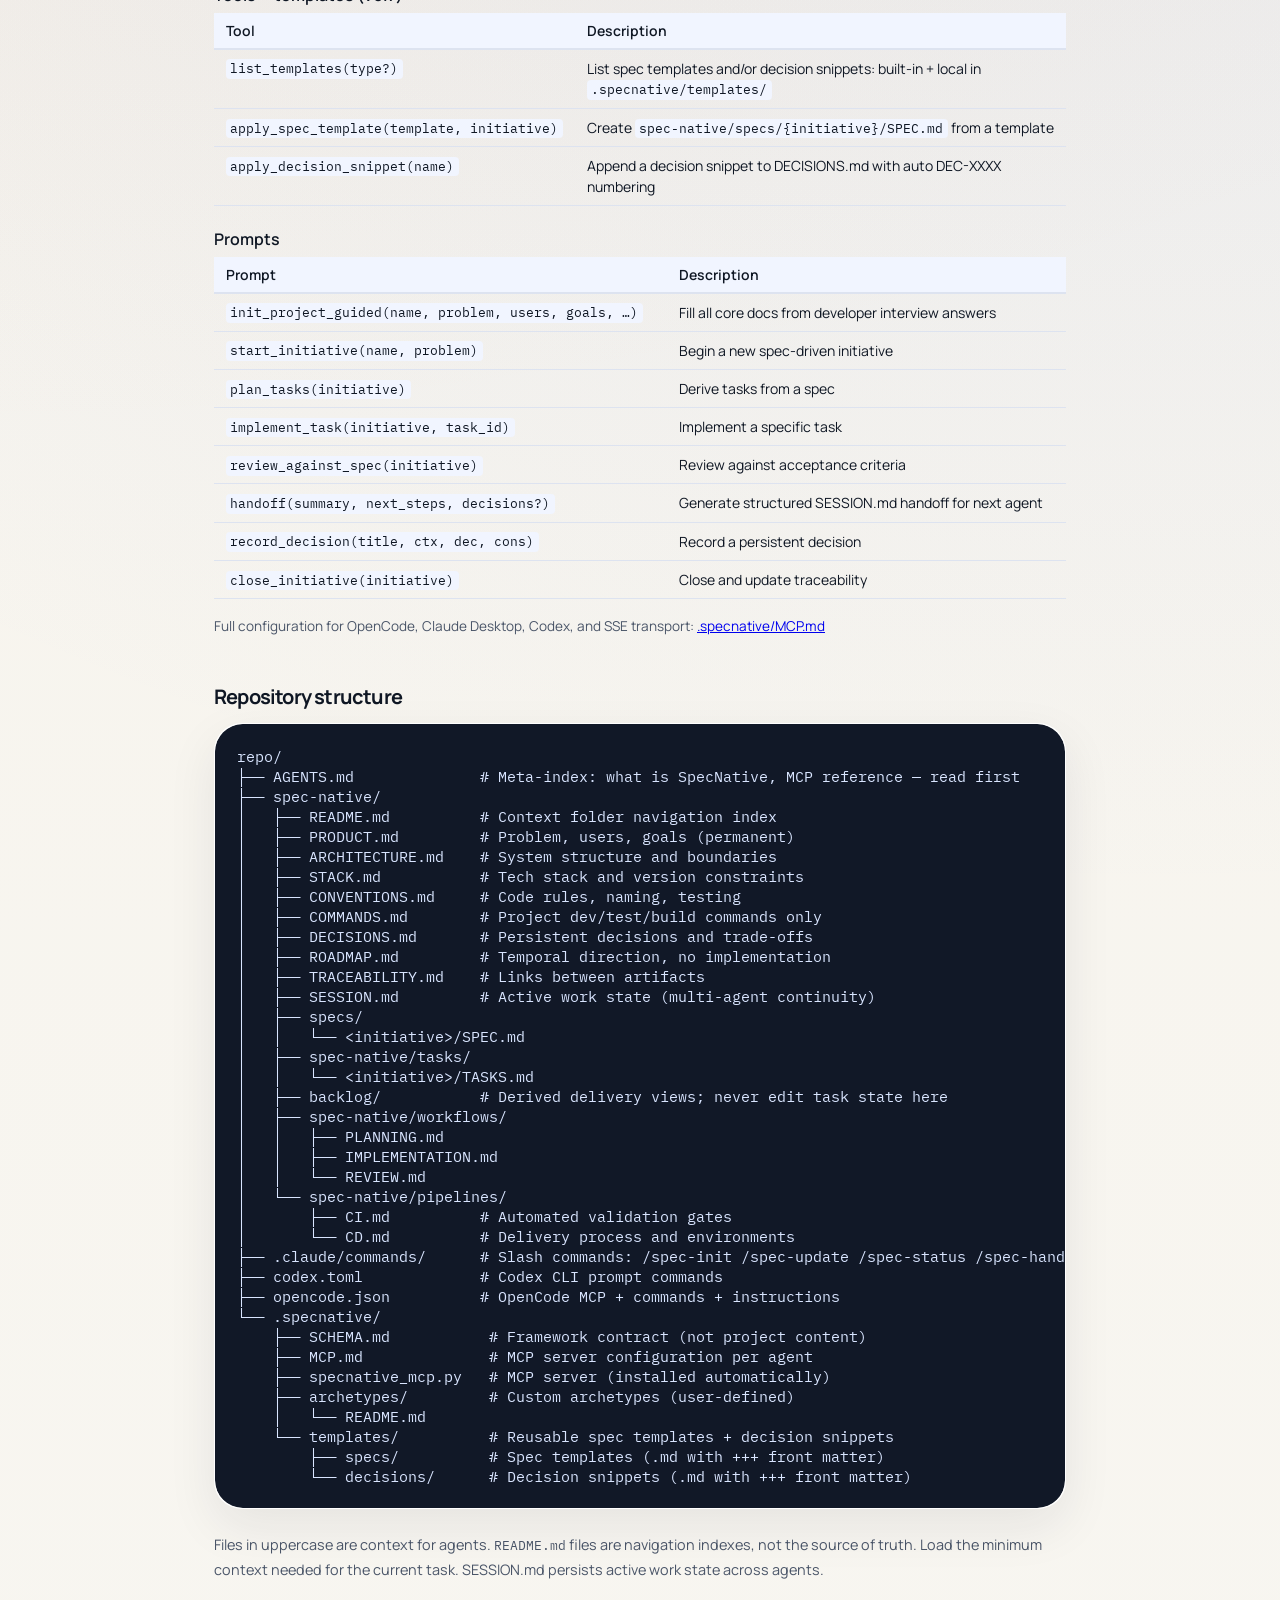
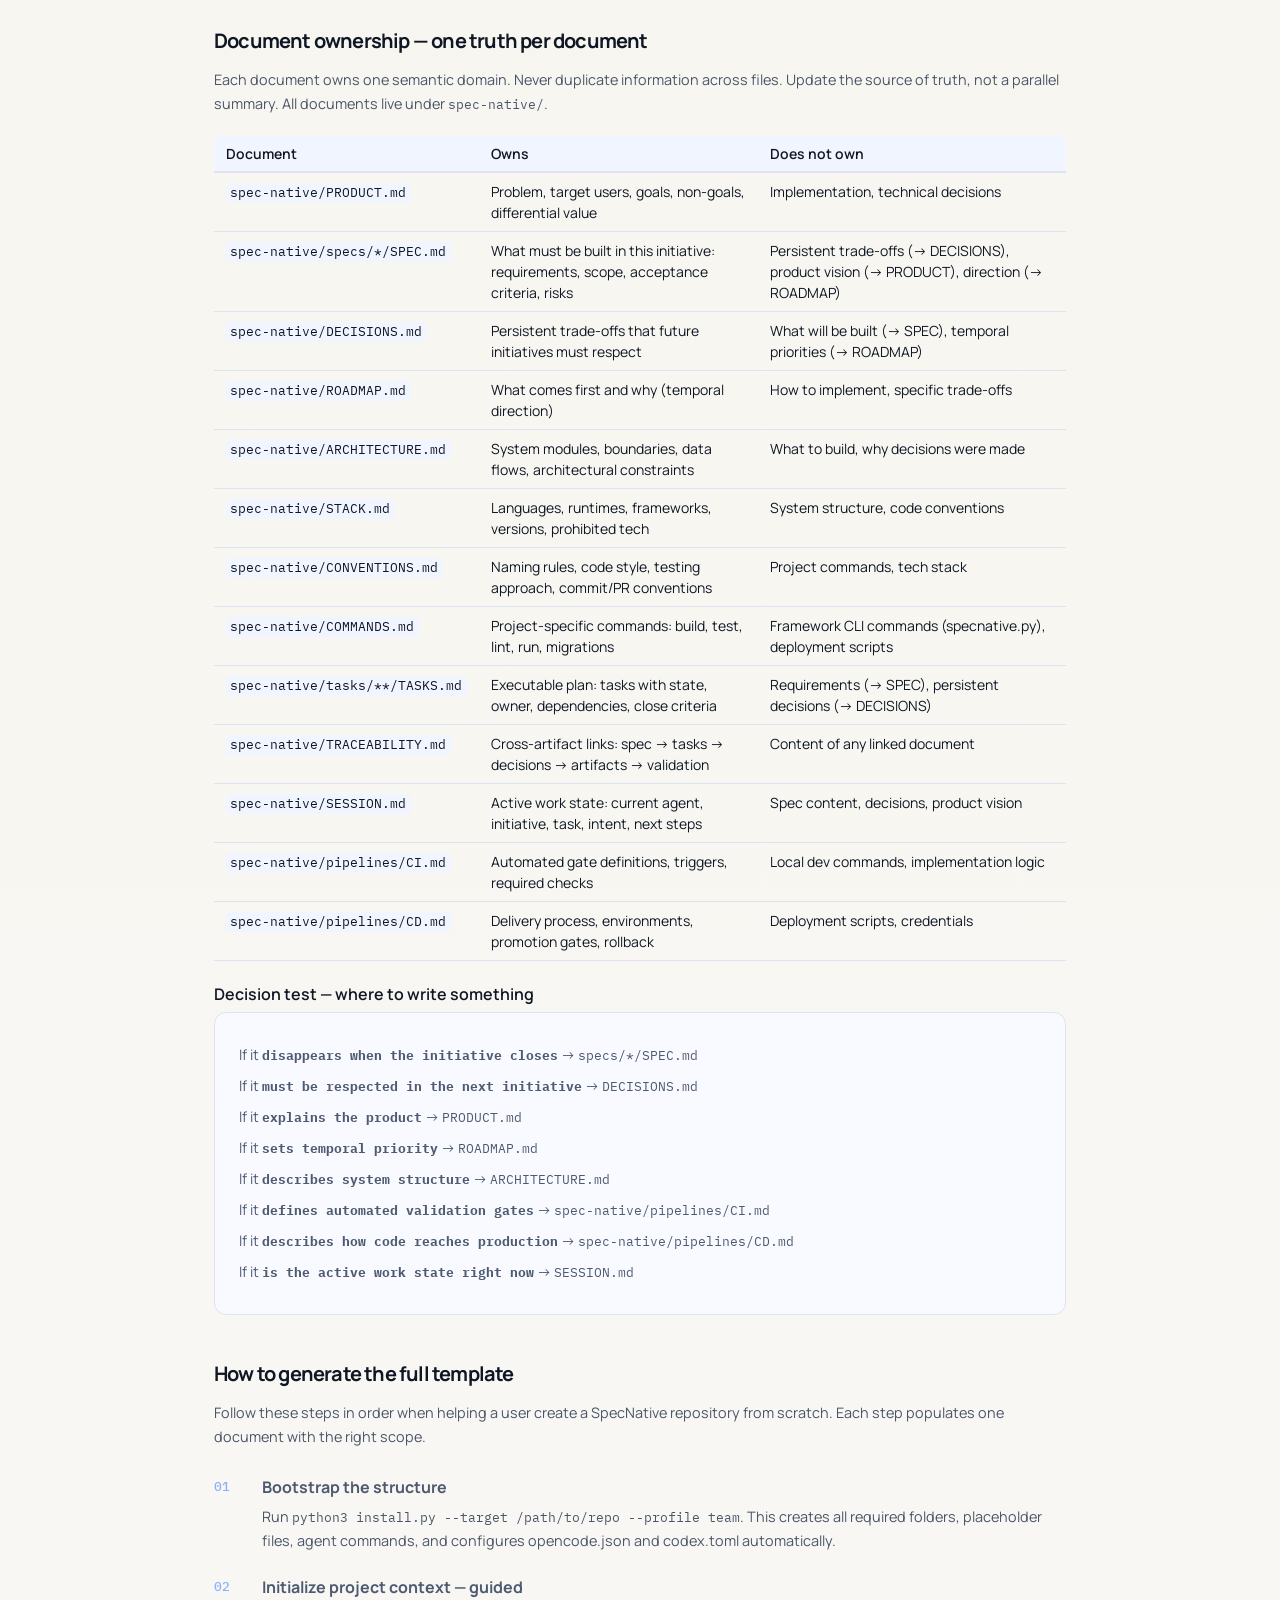
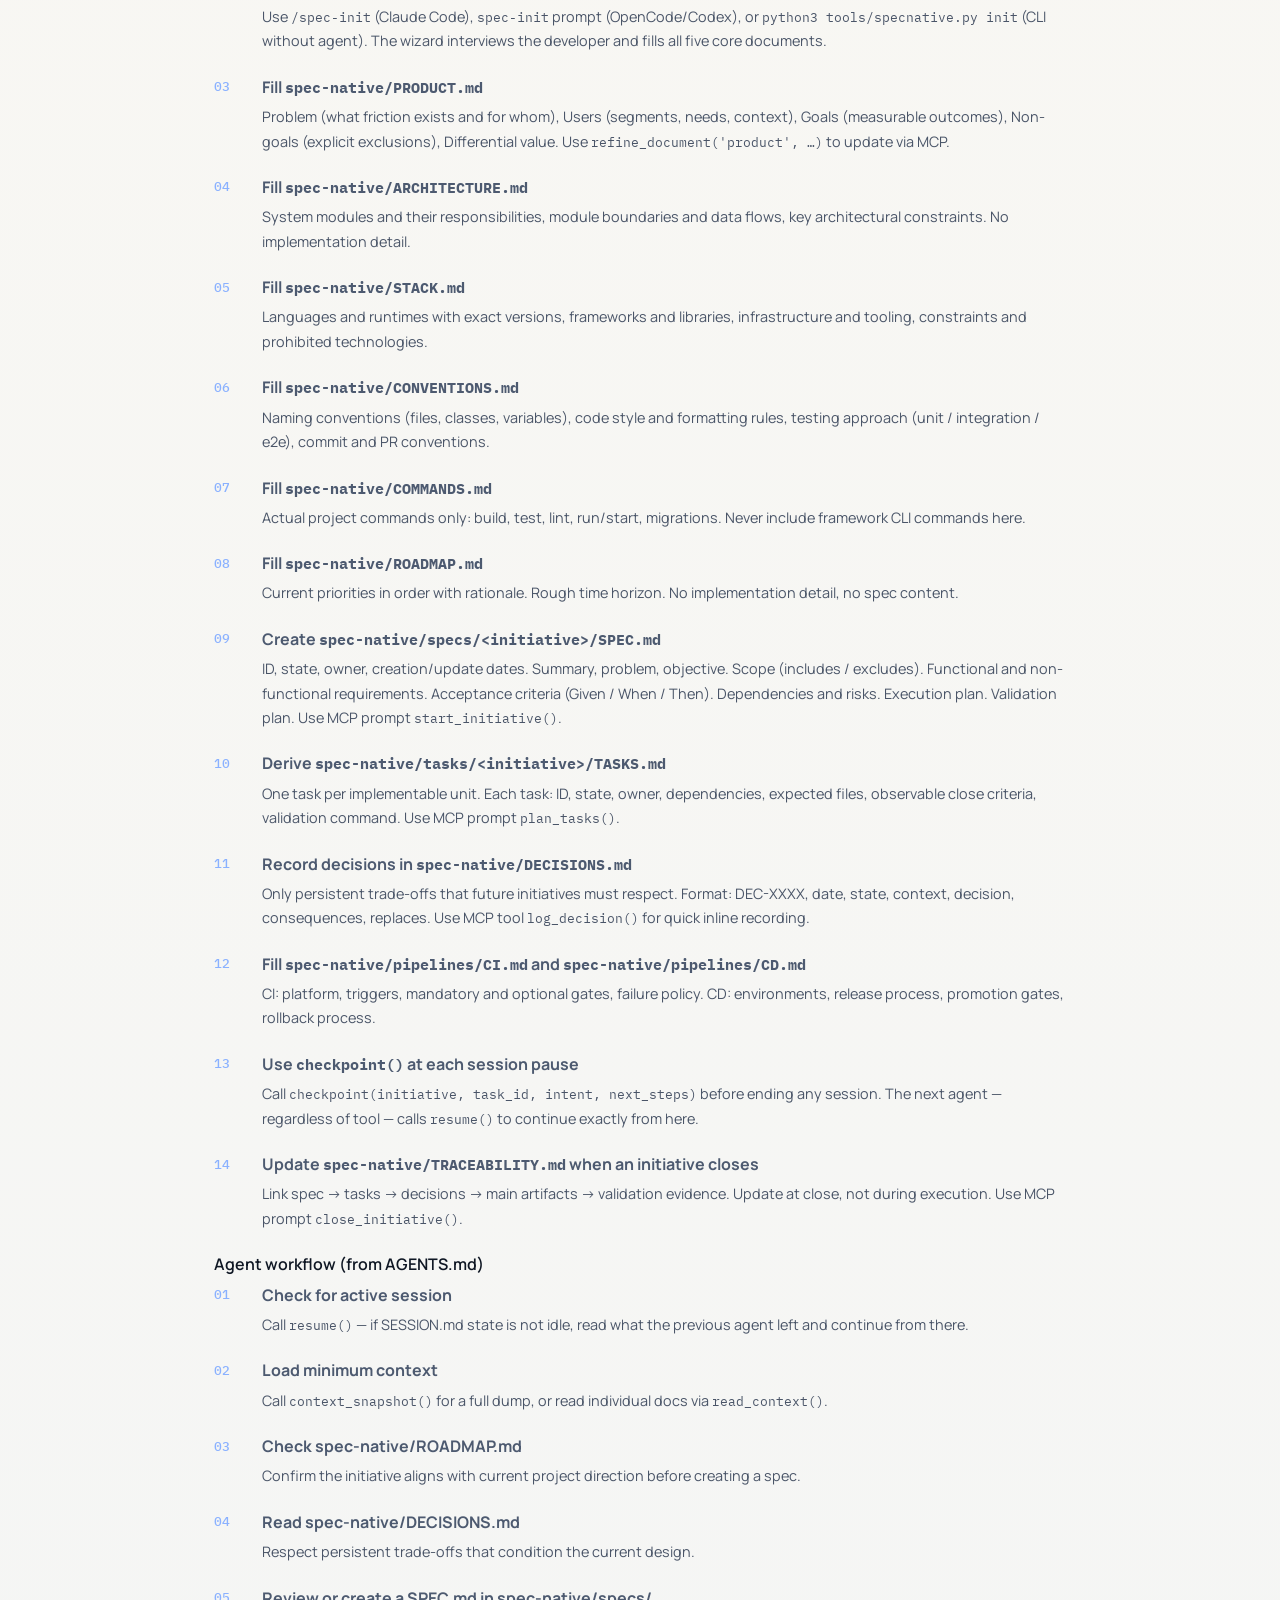
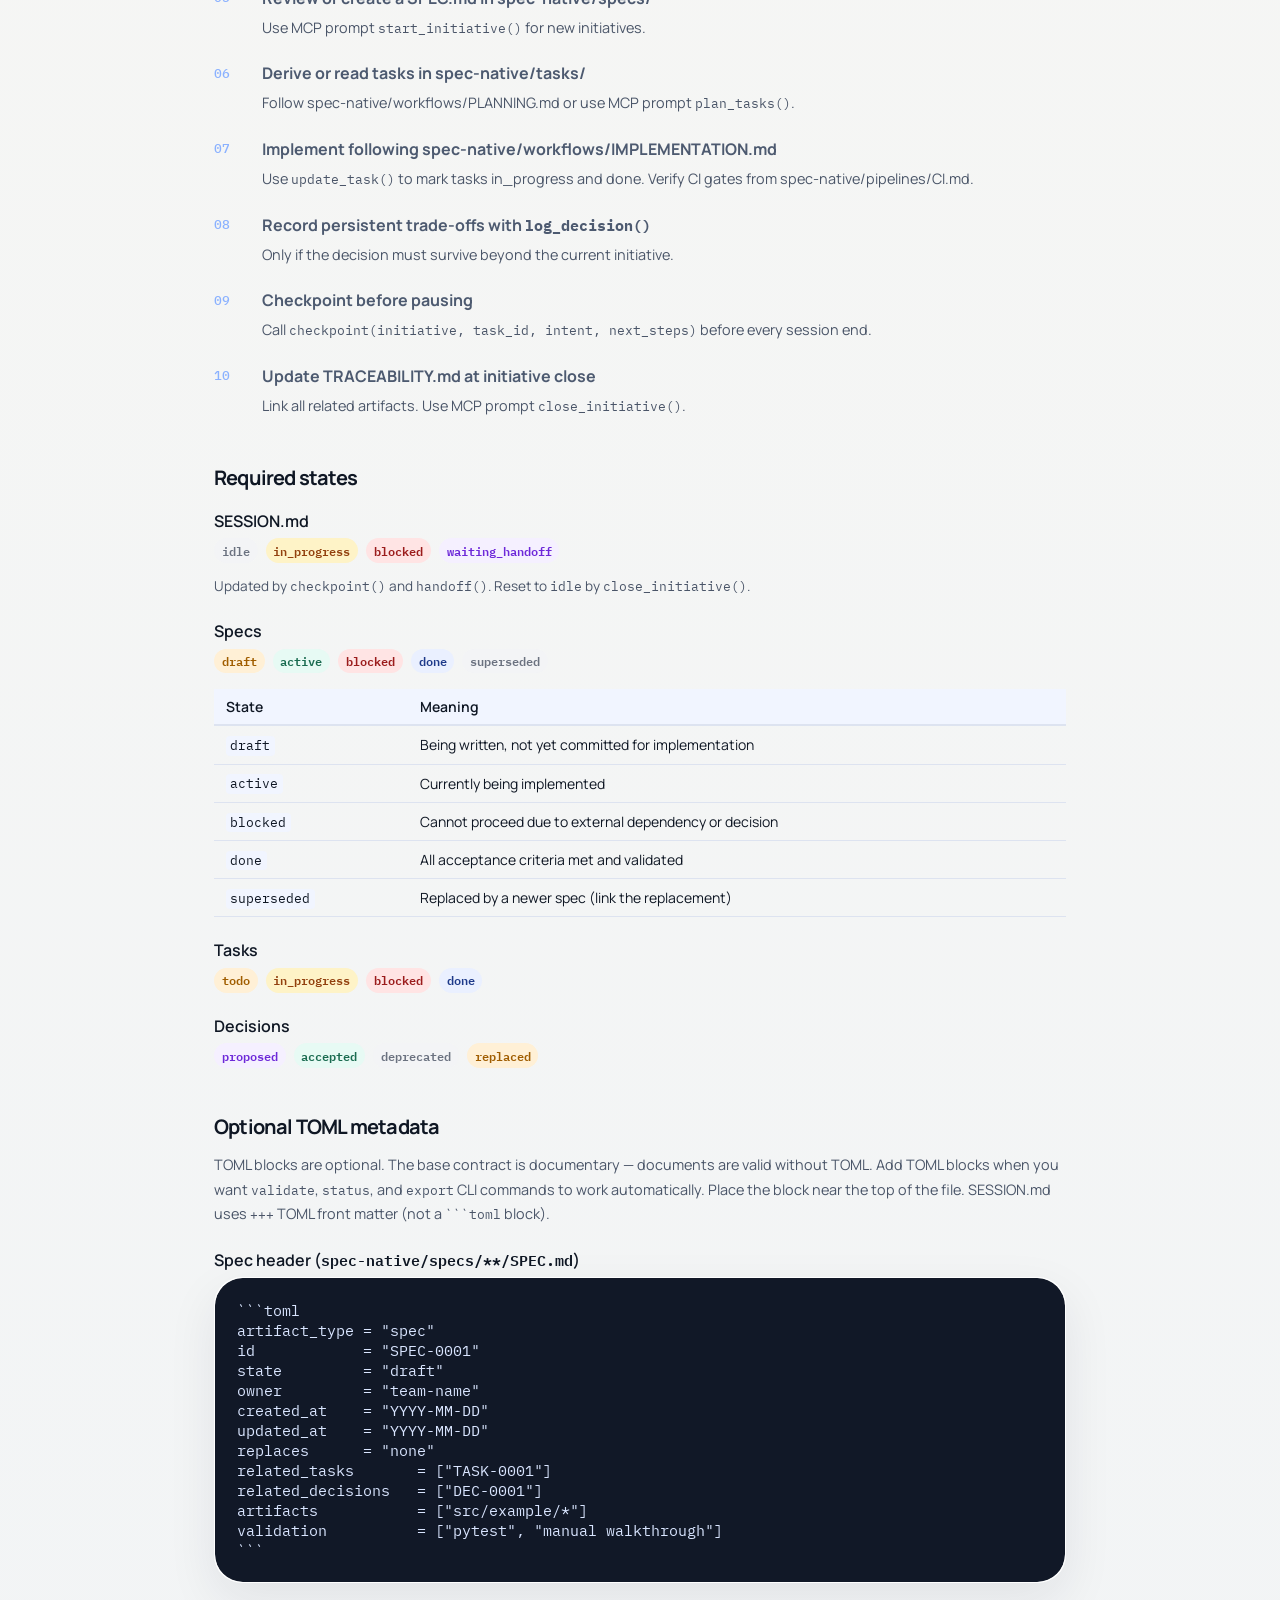
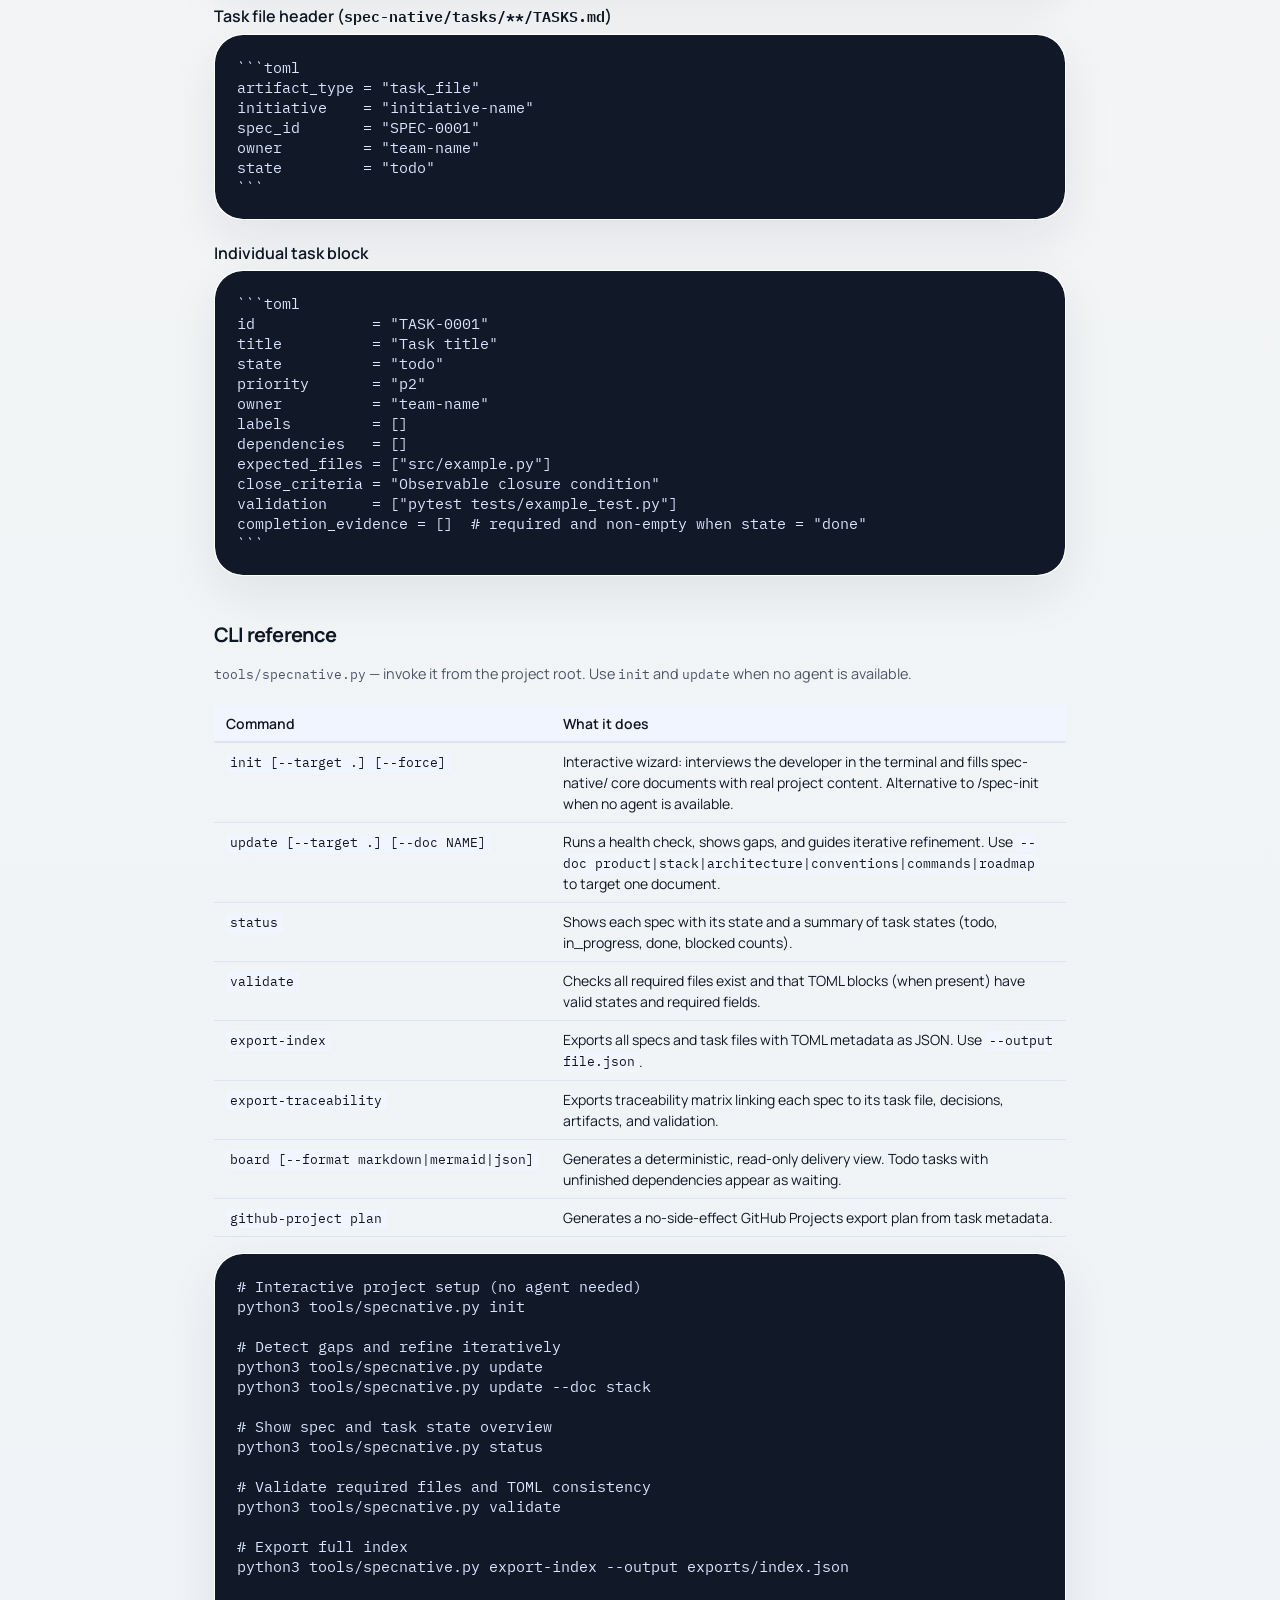
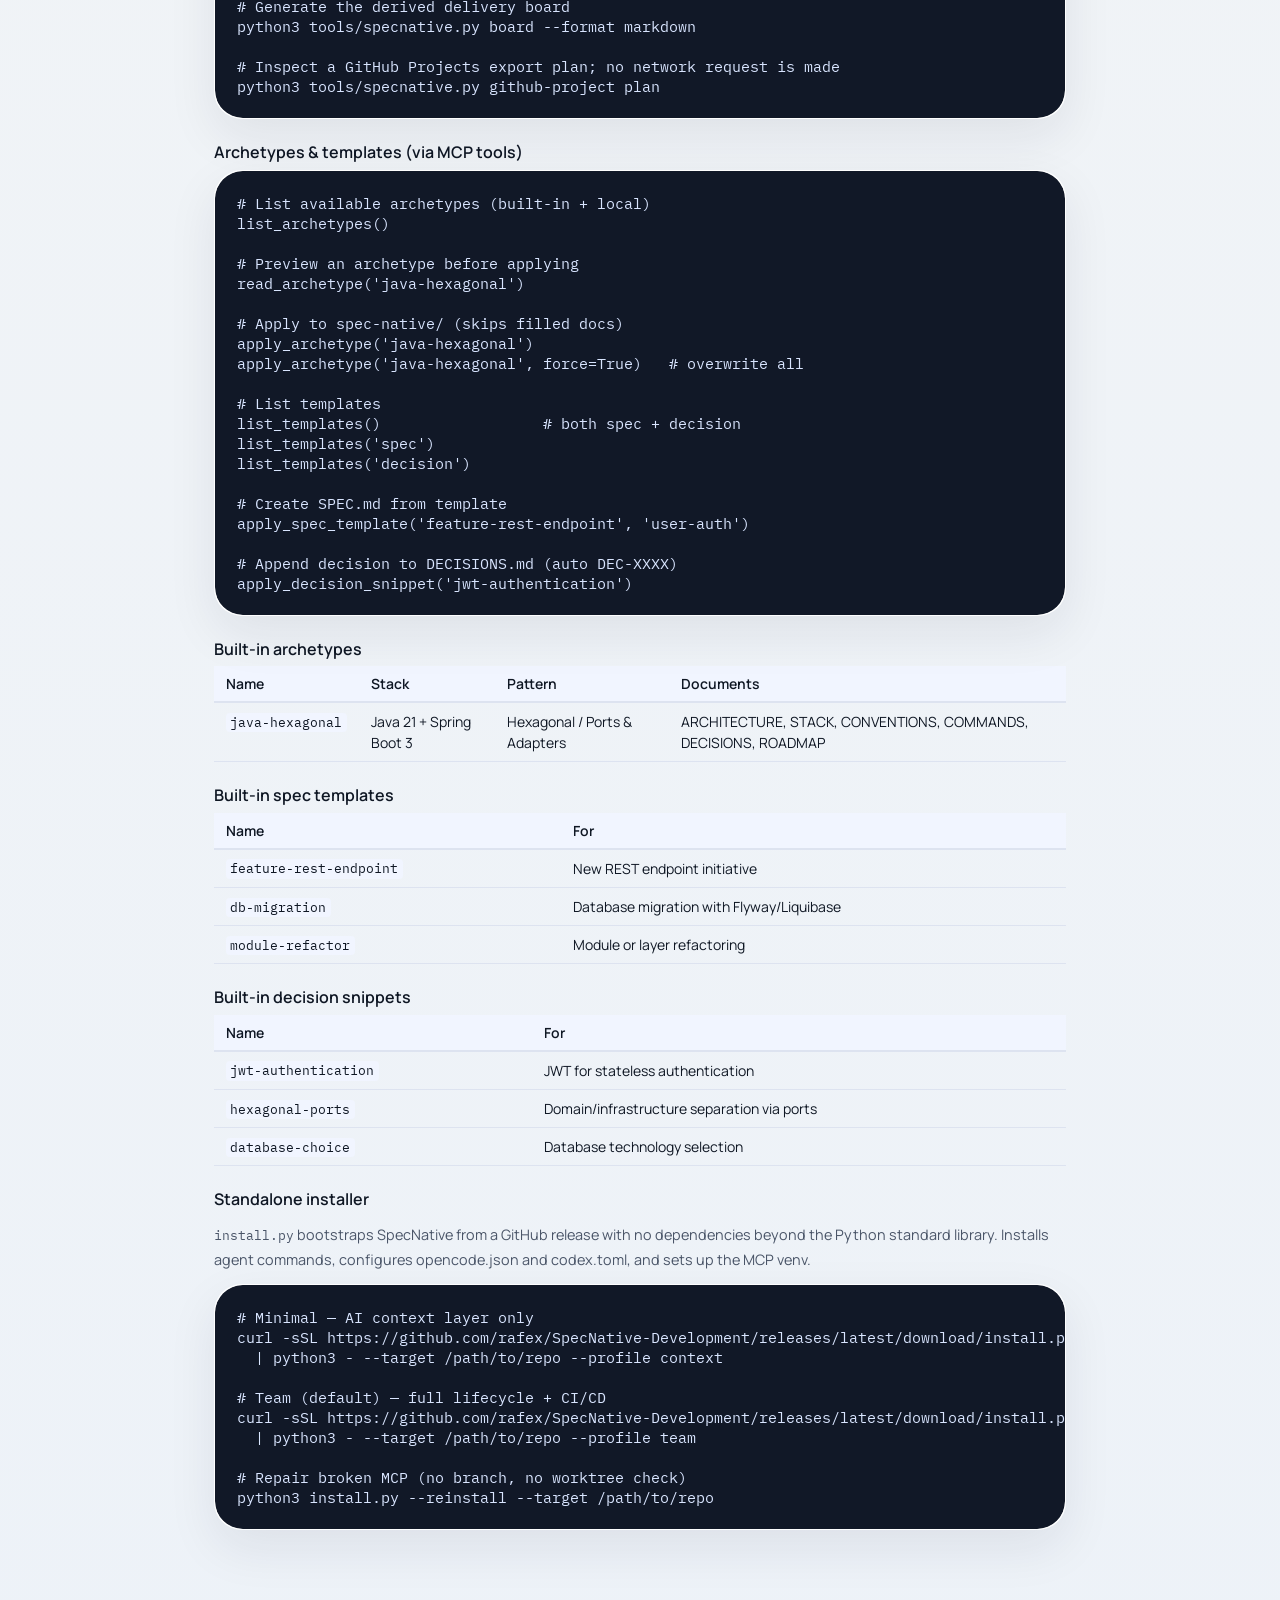
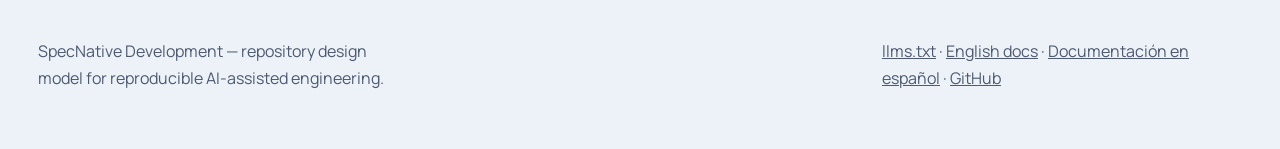
==== commit 5f6bf8ad: "docs: document v0.8 workflow" ====
--- a/docs/ai/index.html
+++ b/docs/ai/index.html
@@ -100,7 +100,7 @@
 
           <!-- MCP -->
           <section class="ref-section" id="mcp">
-            <h2>MCP server — v0.7</h2>
+            <h2>MCP server — v0.8</h2>
             <p style="font-size: 0.9rem; color: #4a5568; margin-bottom: 1.25rem;">
               <code>.specnative/specnative_mcp.py</code> exposes the repository as MCP
               <strong>resources</strong>, <strong>tools</strong>, and <strong>prompts</strong>
@@ -158,6 +158,10 @@
                 <tr><td><code>list_tasks(initiative)</code></td><td>Tasks for an initiative</td></tr>
                 <tr><td><code>board(format?)</code></td><td>Read-only delivery board derived from task state and dependencies</td></tr>
                 <tr><td><code>capture_backlog_item(...)</code></td><td>Creates a valid task or a triaged intake idea without editing the board</td></tr>
+                <tr><td><code>list_decisions(tag?)</code></td><td>Lists indexed decisions by tag</td></tr>
+                <tr><td><code>list_architecture(tag?)</code></td><td>Lists architecture artifacts by tag</td></tr>
+                <tr><td><code>list_conventions(tag?)</code></td><td>Lists convention artifacts by tag</td></tr>
+                <tr><td><code>read_context_artifact(id)</code></td><td>Reads one DEC, ARCH, or CONV artifact</td></tr>
                 <tr><td><code>read_spec(initiative)</code></td><td>Read a spec file</td></tr>
                 <tr><td><code>read_context(document)</code></td><td>Read any context doc by name (includes <code>session</code>)</td></tr>
                 <tr><td><code>export_index()</code></td><td>Export all metadata as JSON</td></tr>
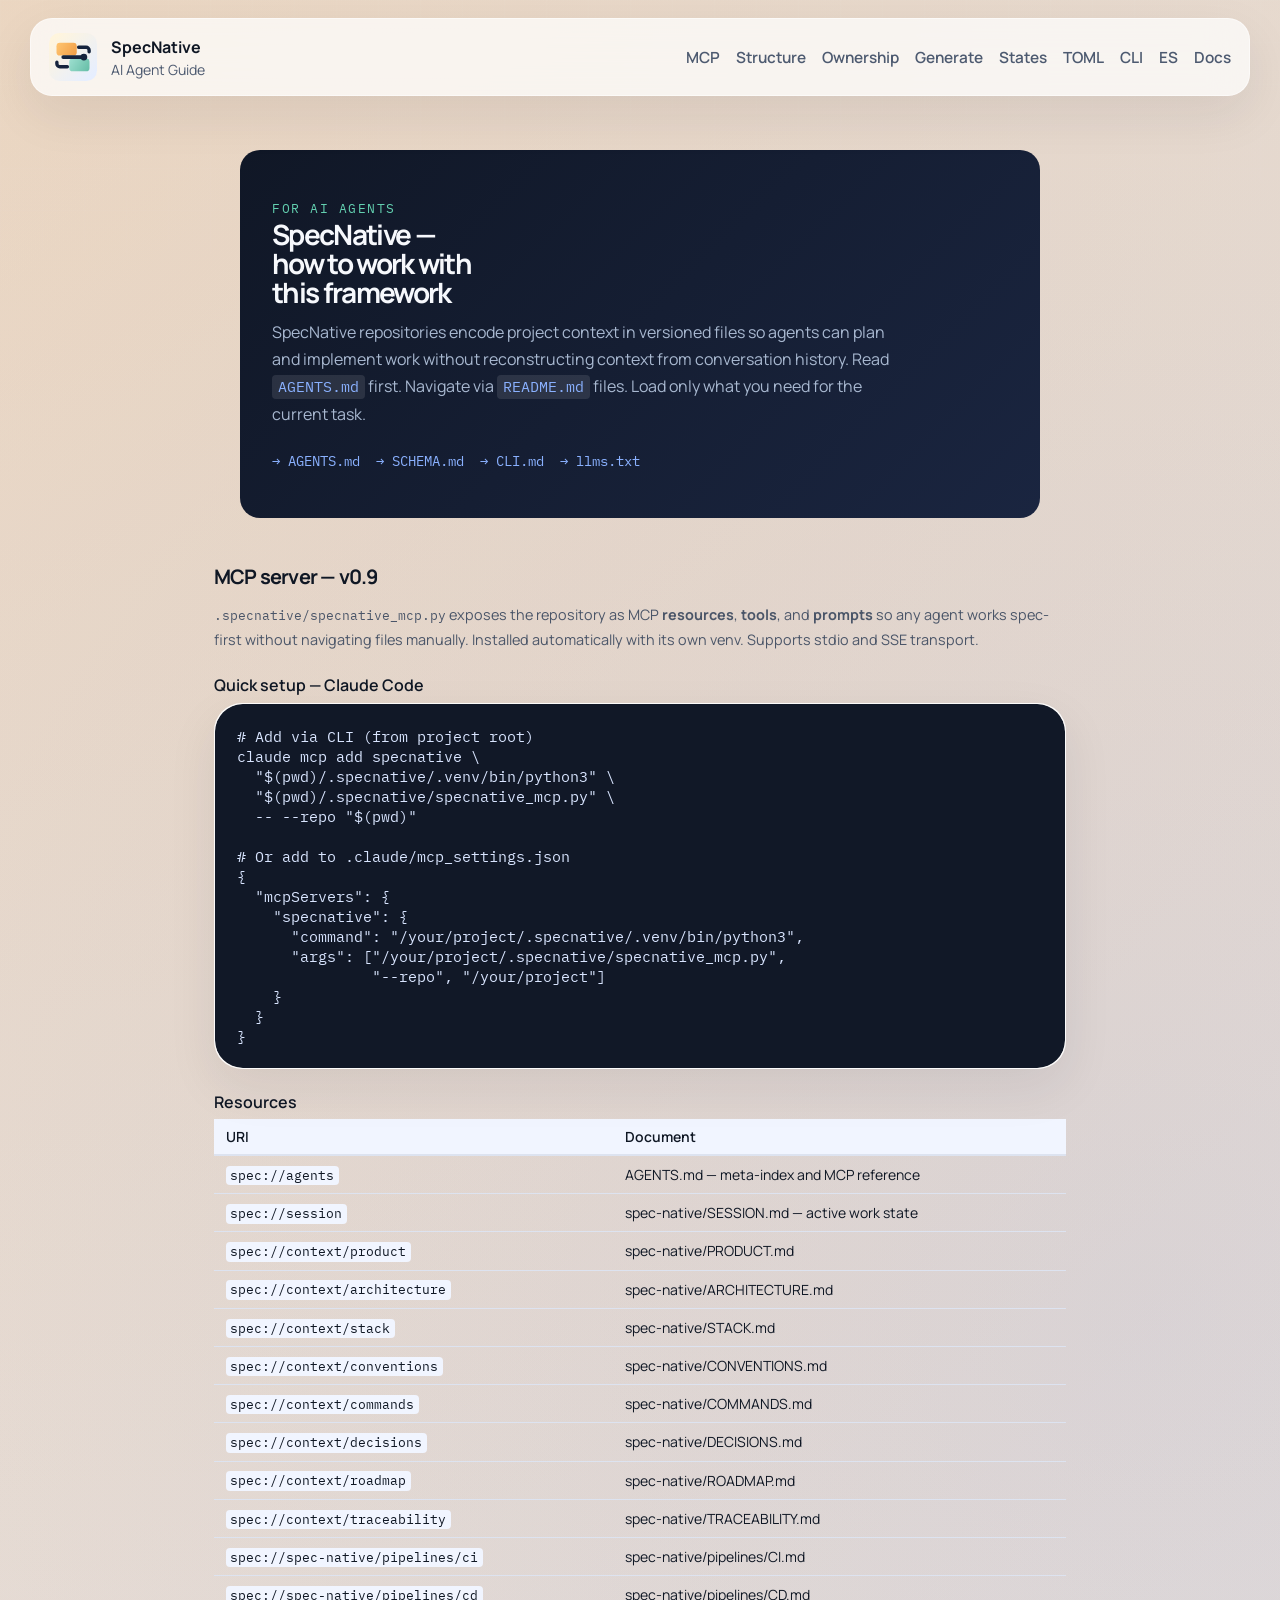
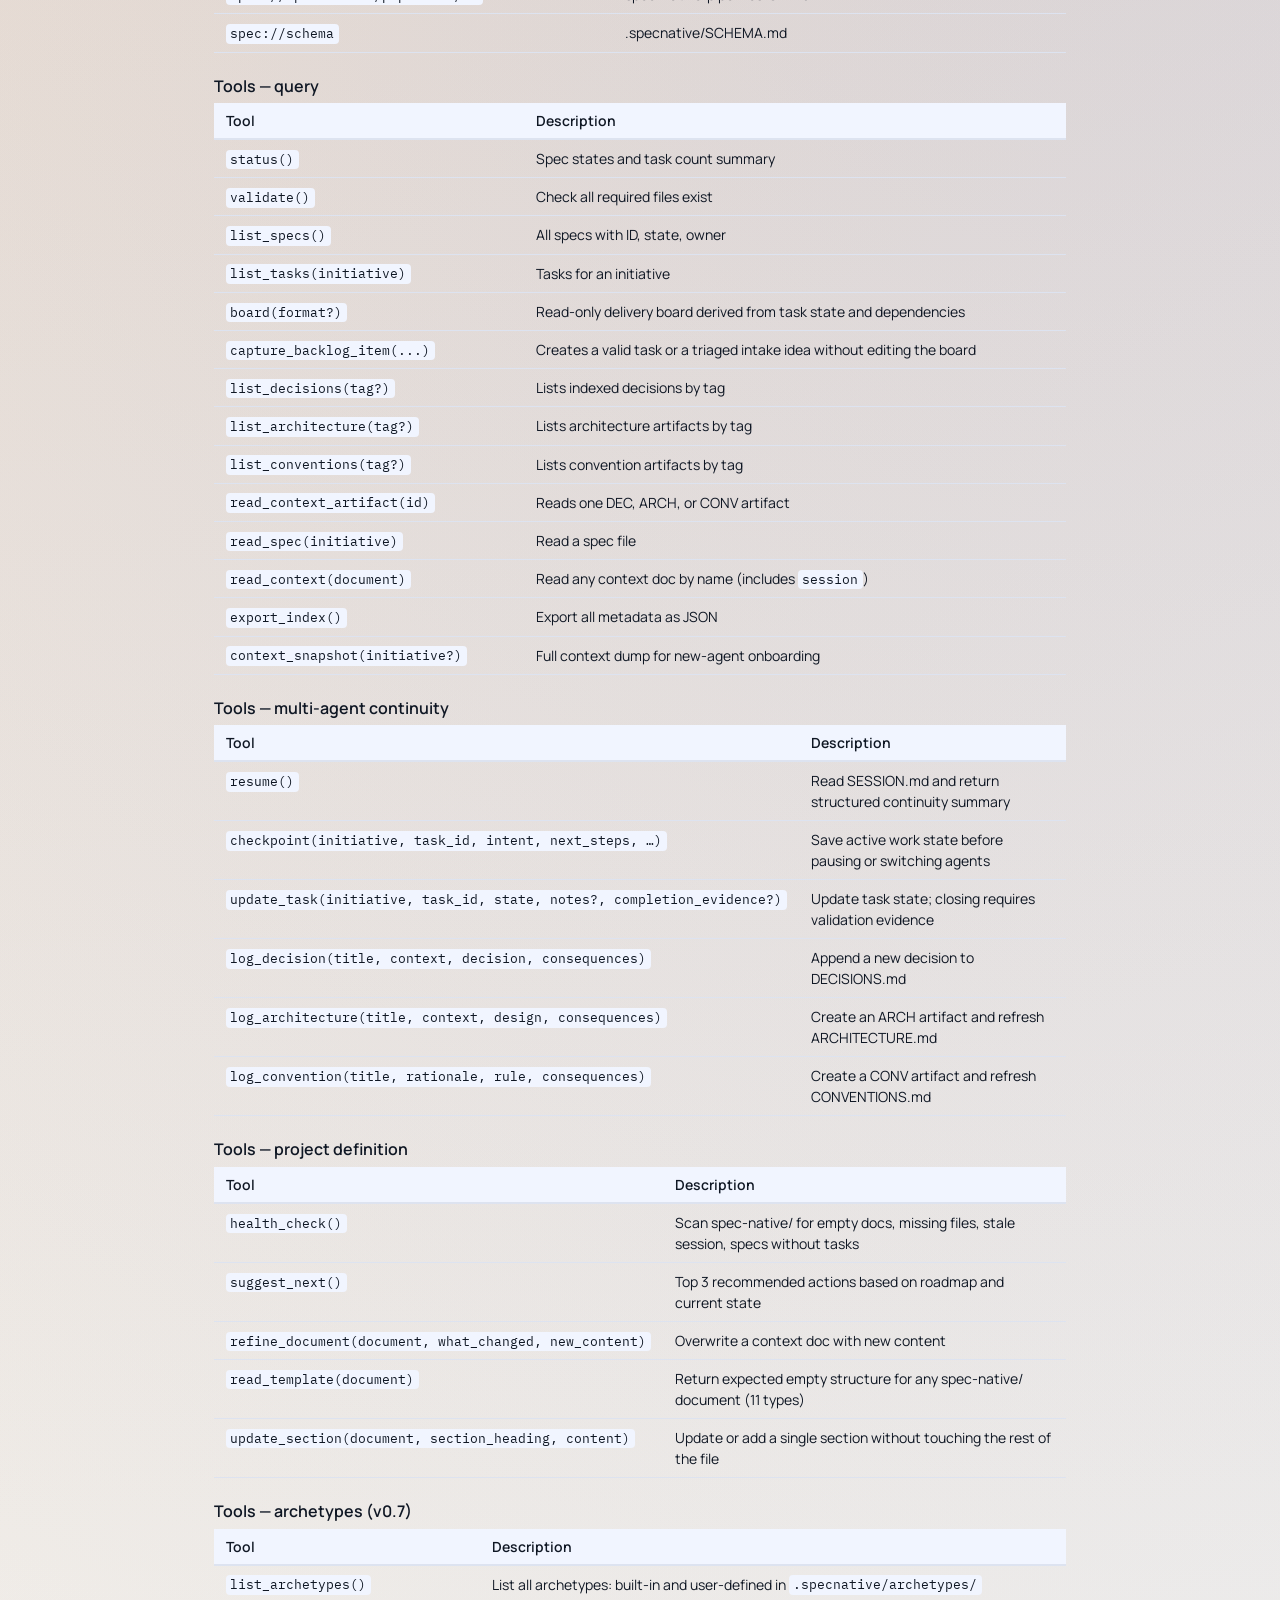
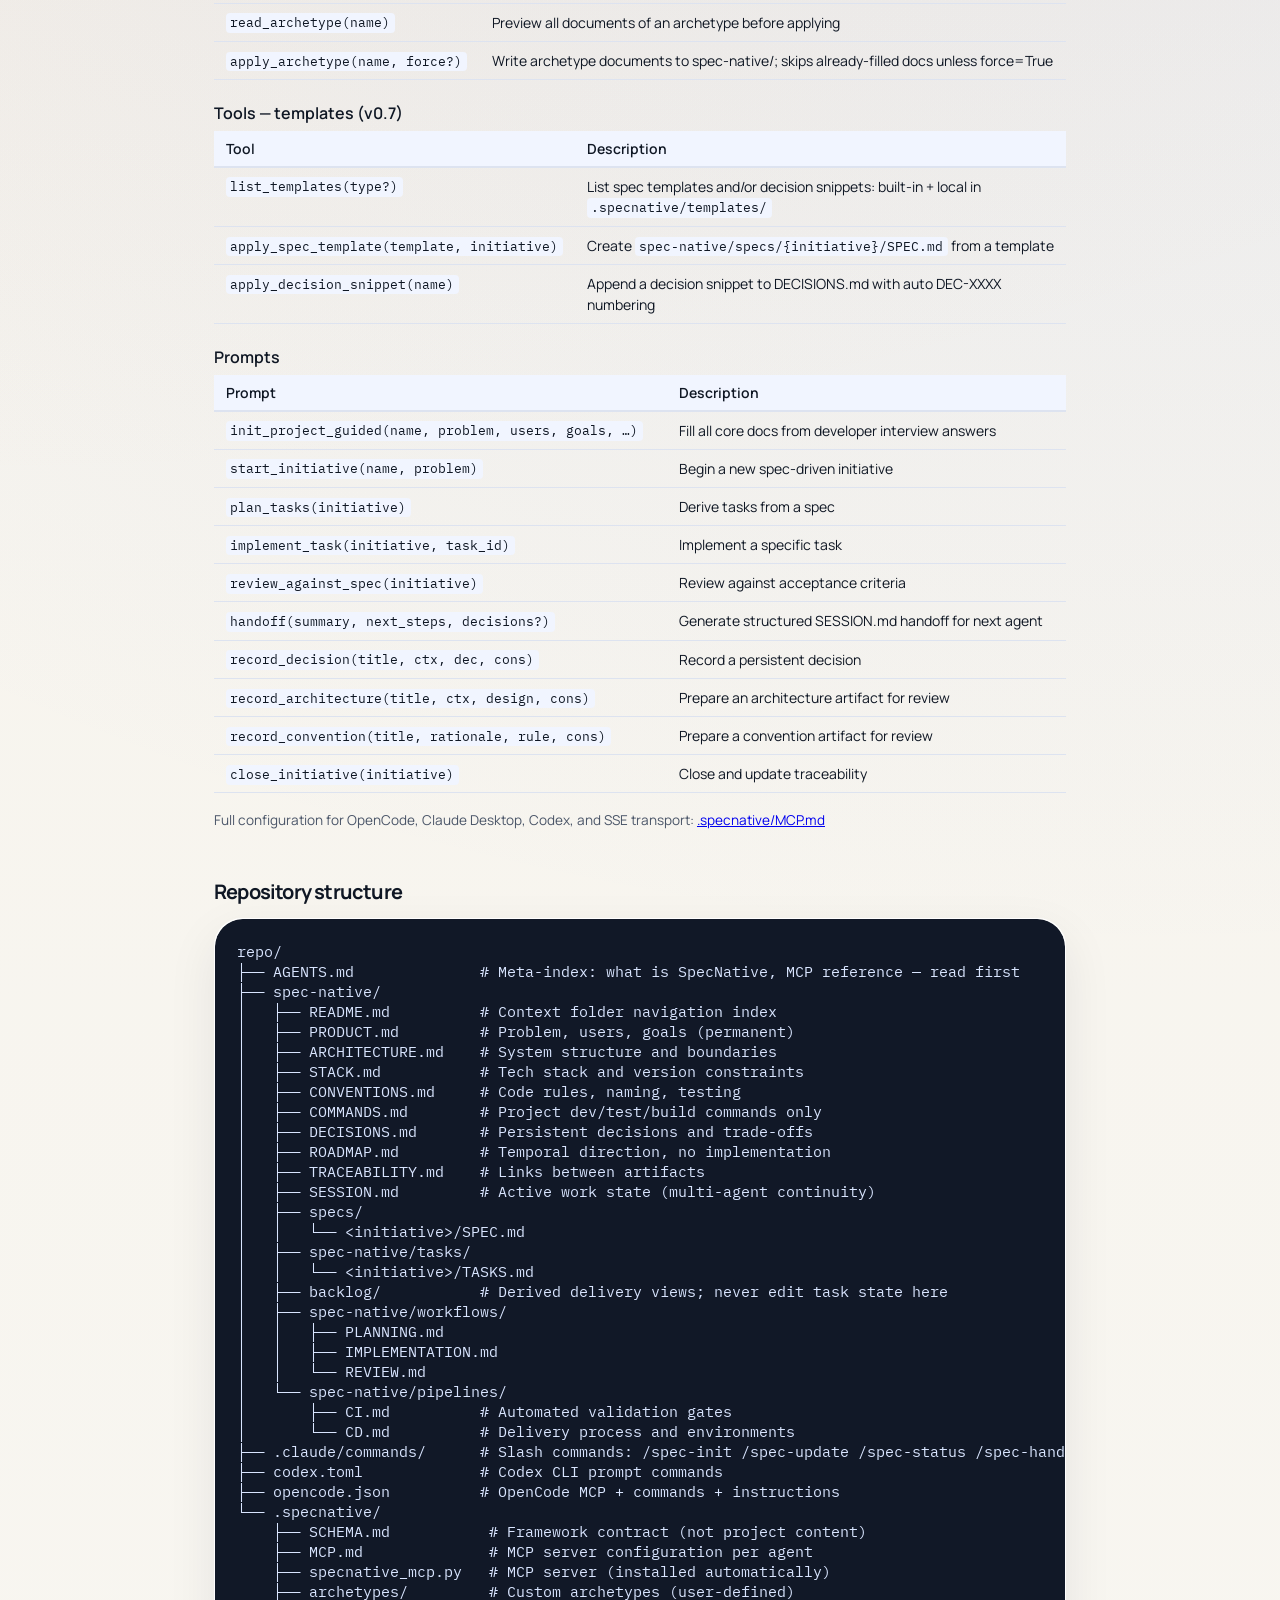
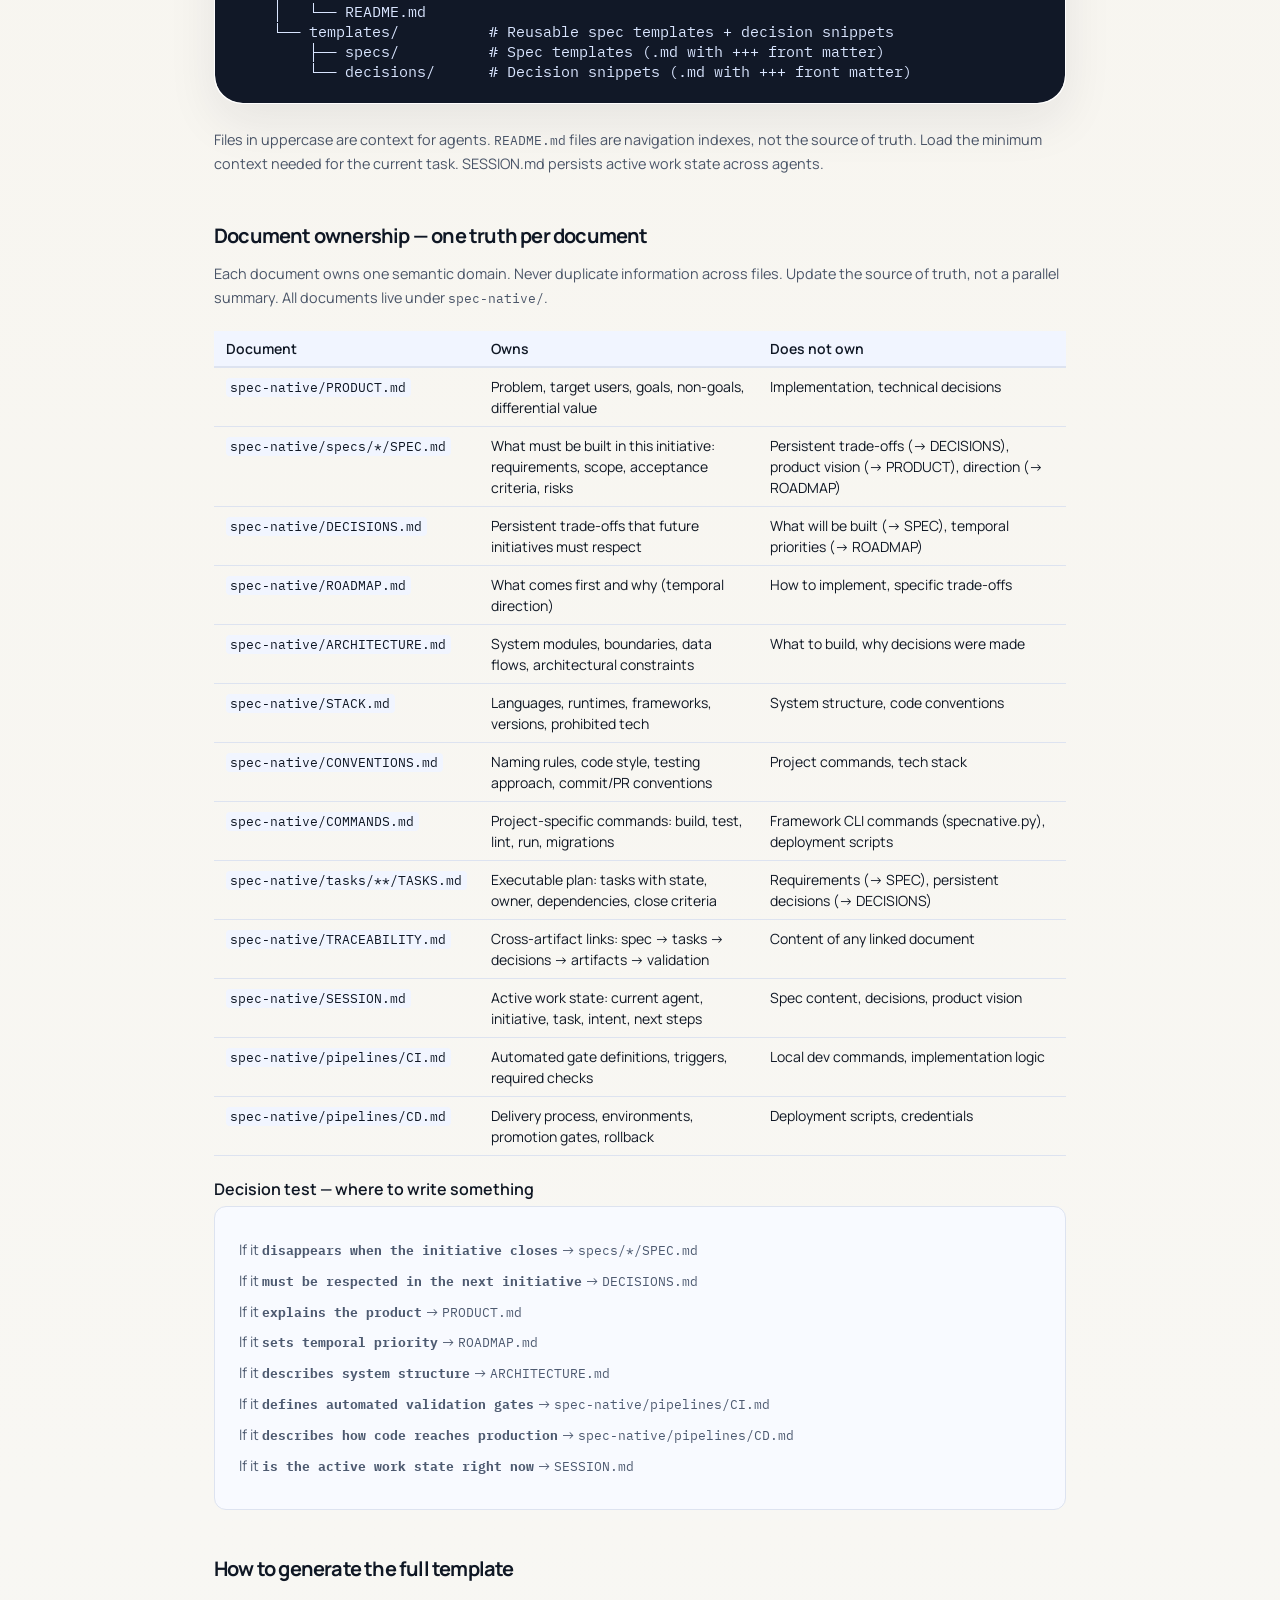
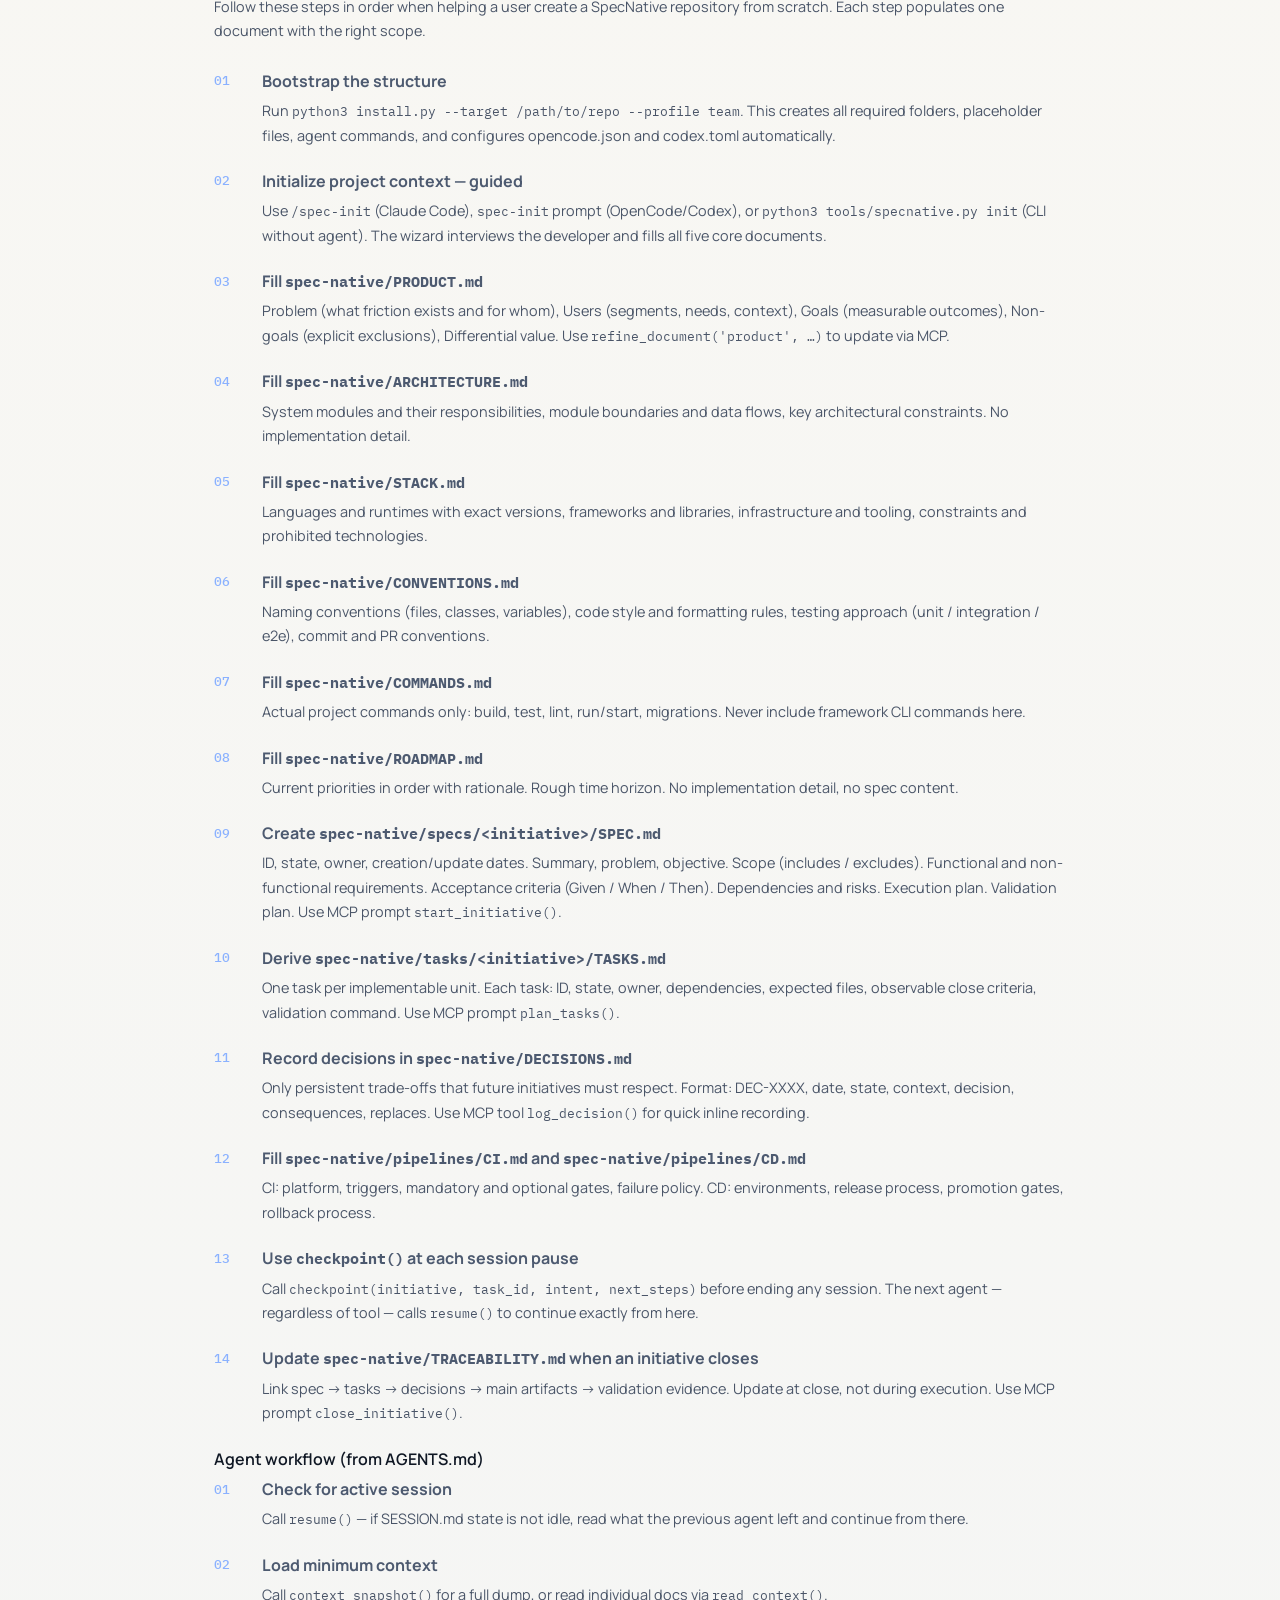
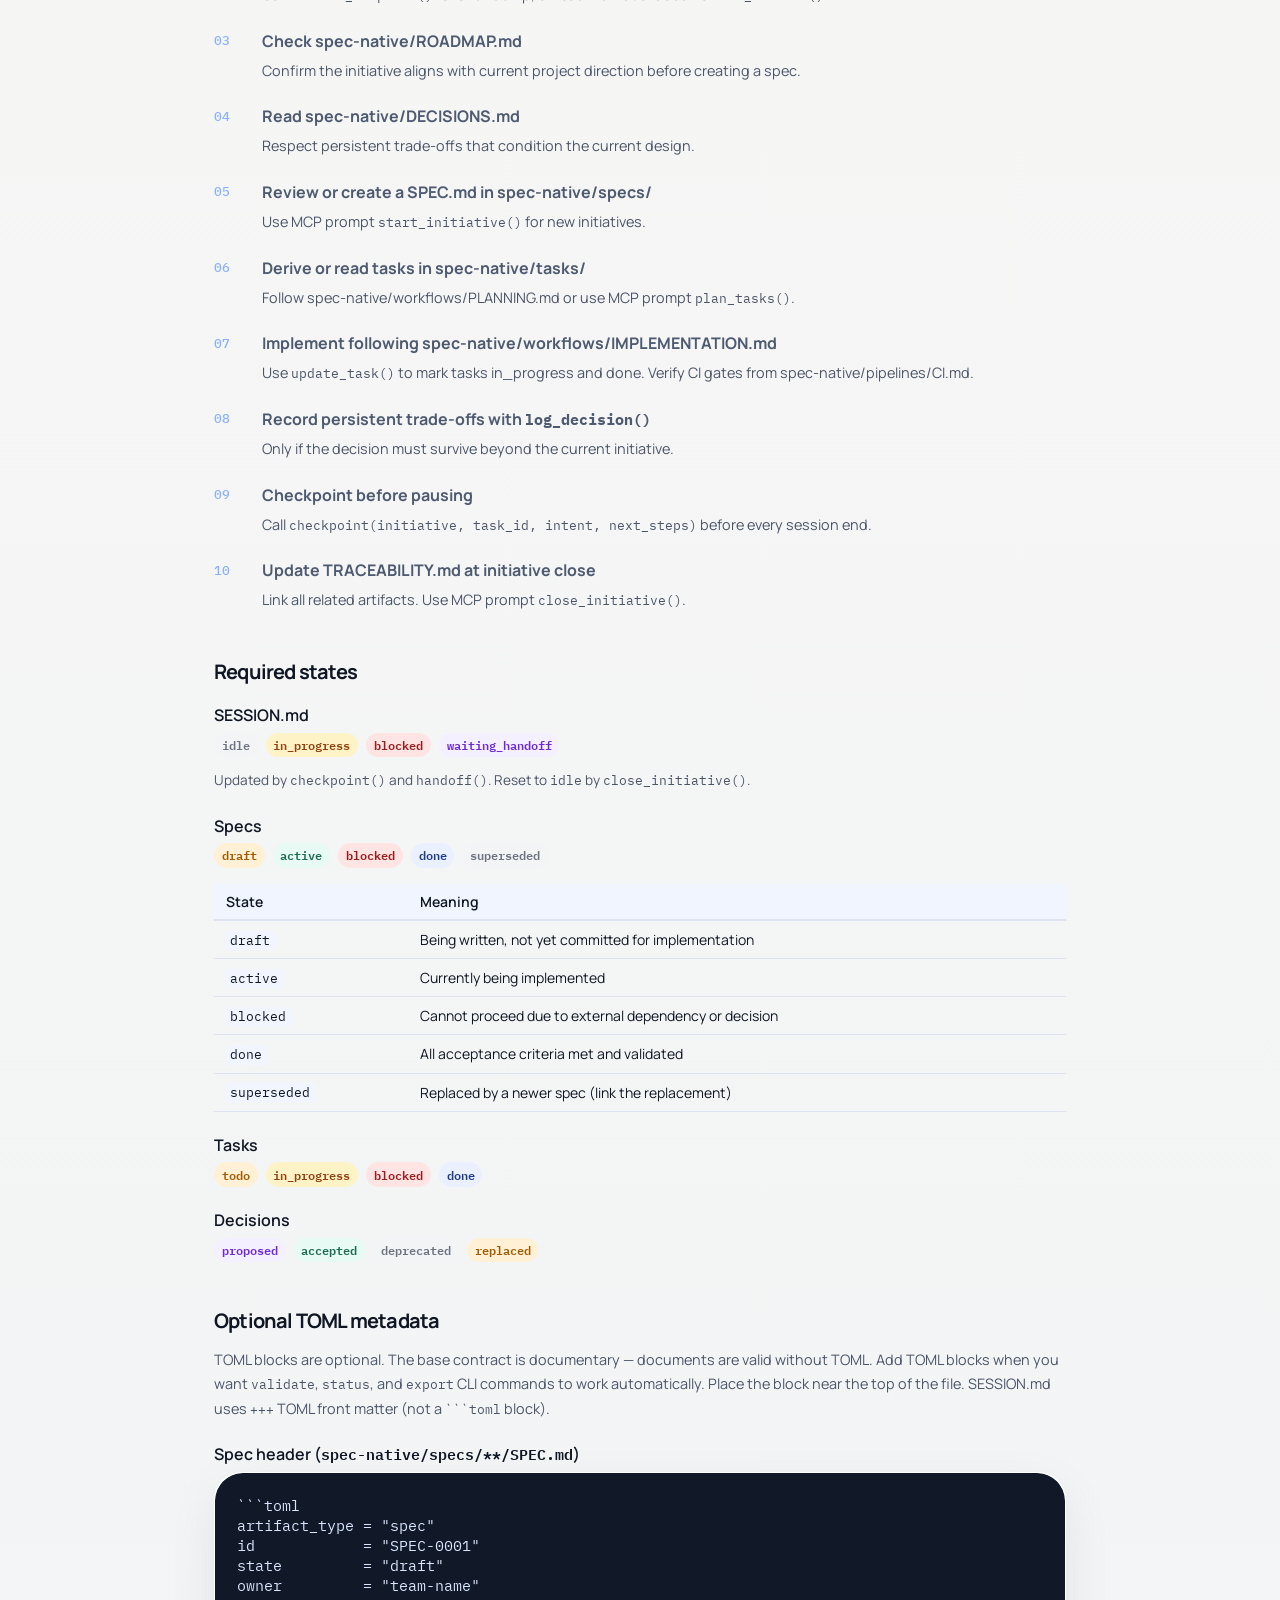
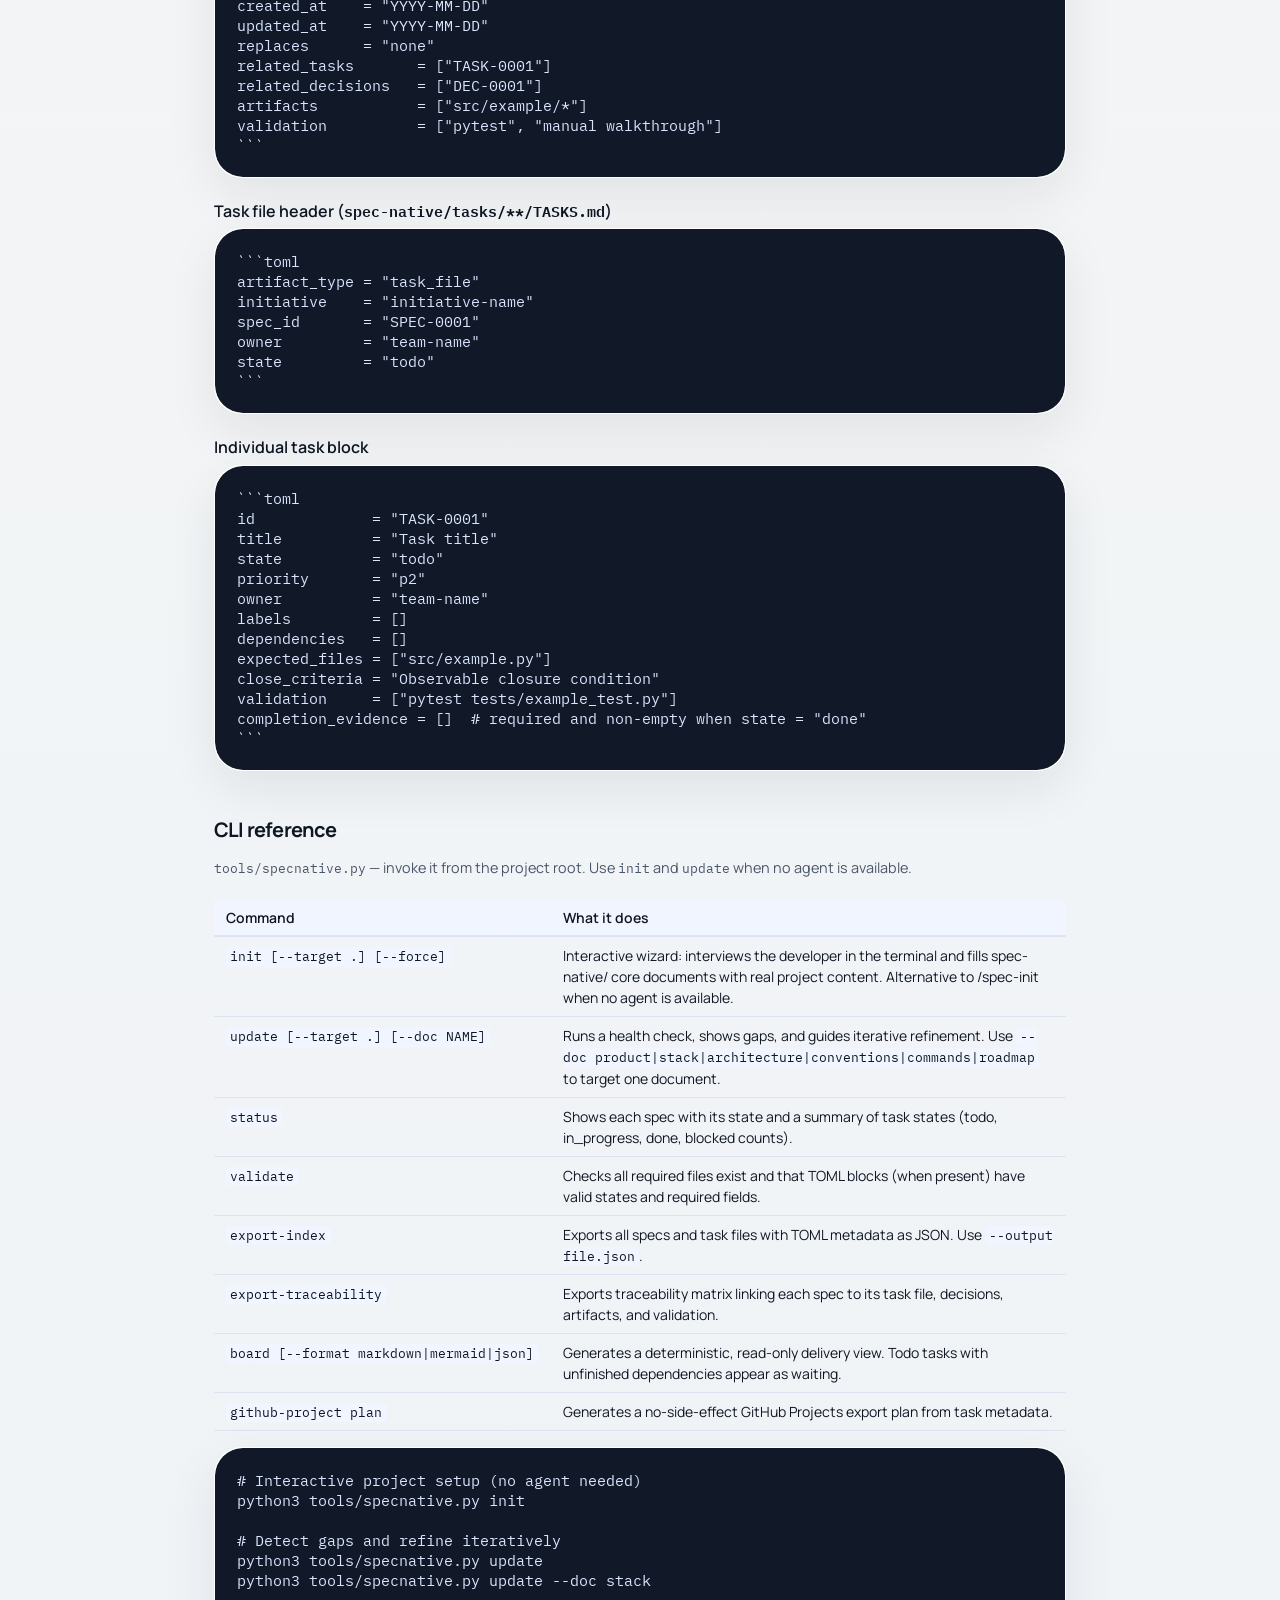
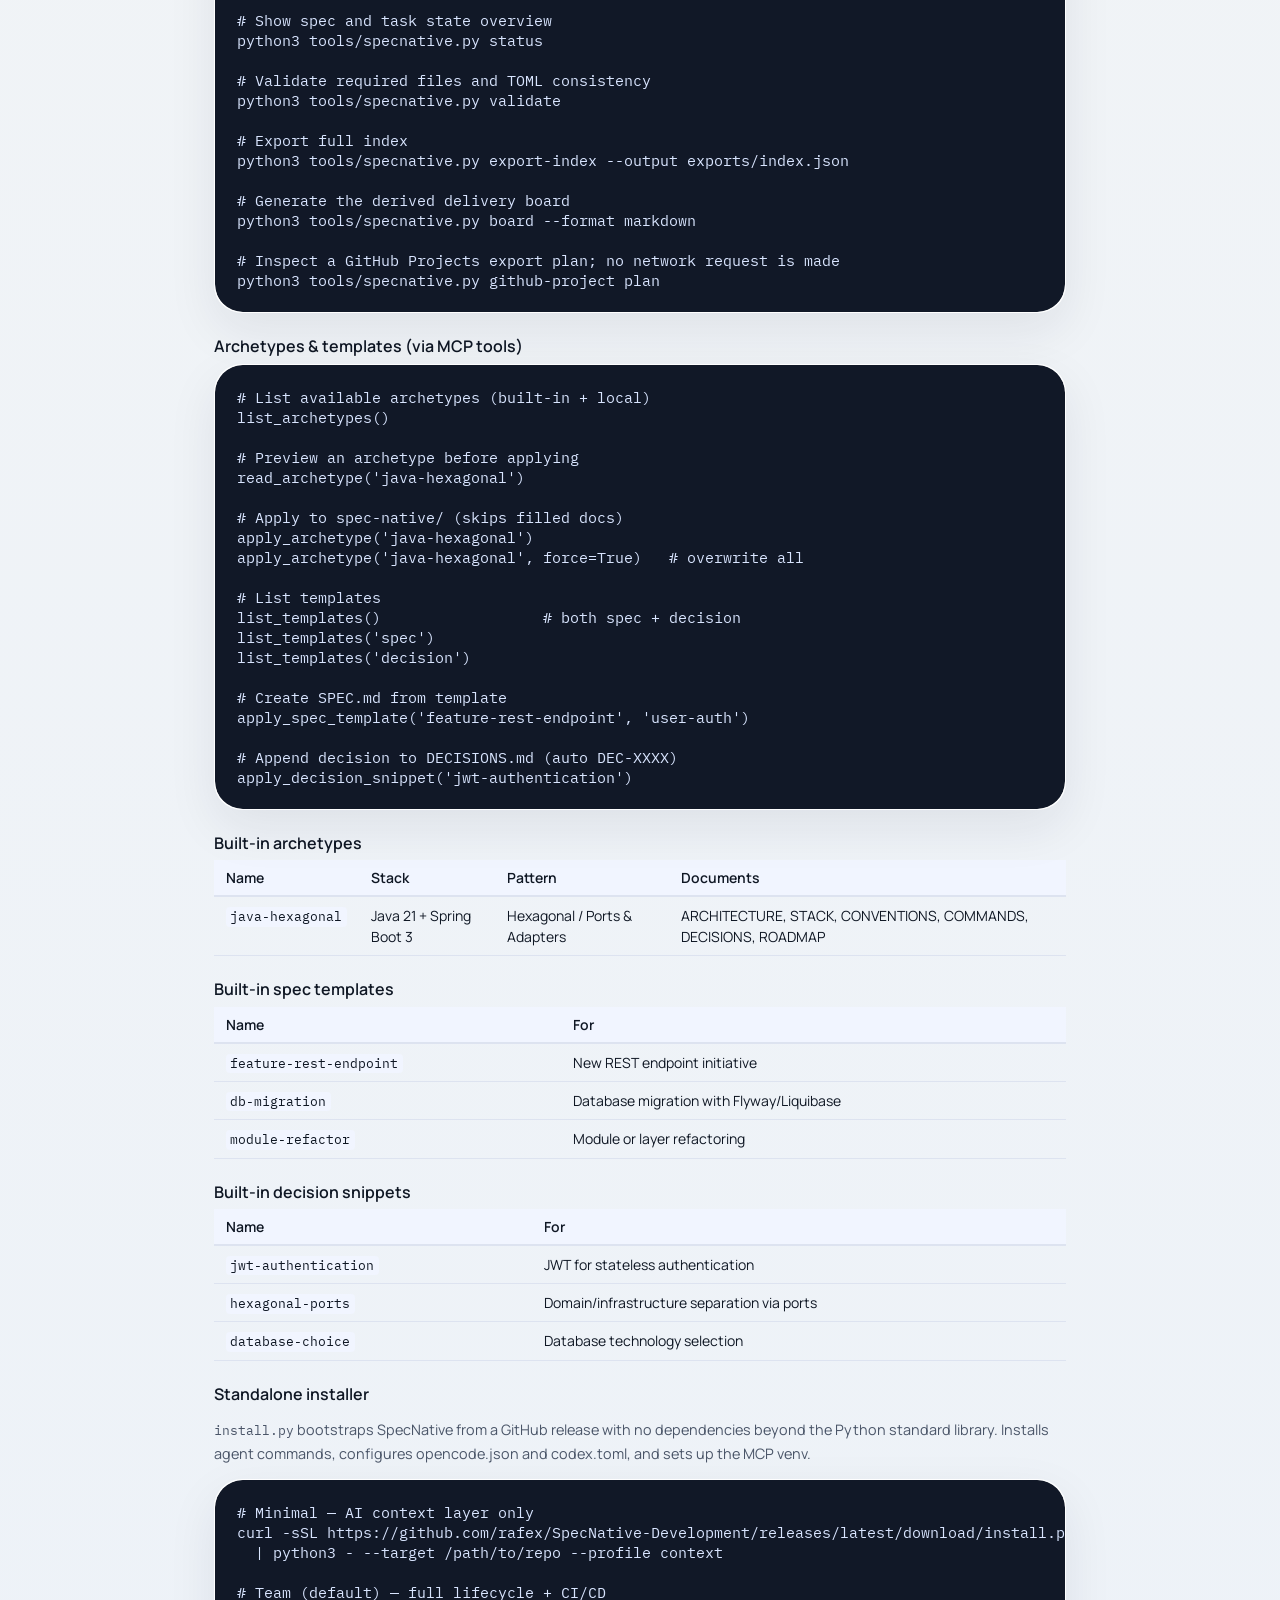
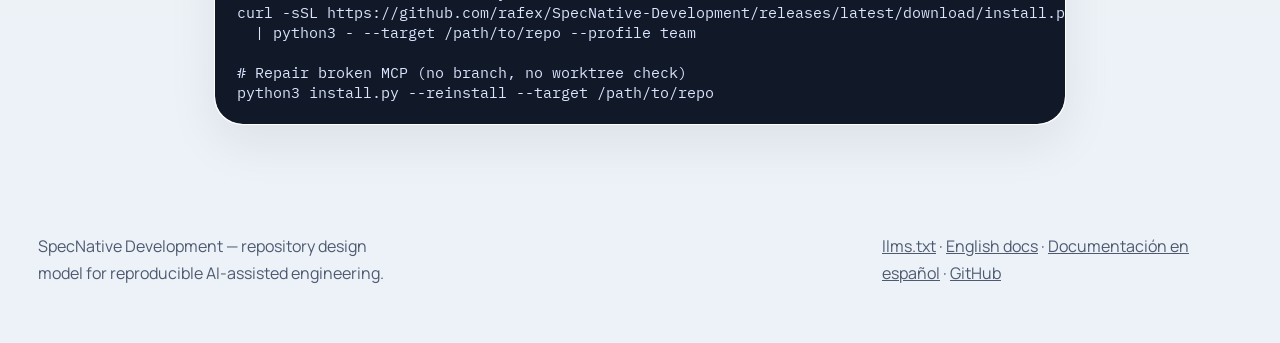
==== commit 8530da93: "feat: add unified specnative command workflows" ====
--- a/docs/ai/index.html
+++ b/docs/ai/index.html
@@ -100,7 +100,7 @@
 
           <!-- MCP -->
           <section class="ref-section" id="mcp">
-            <h2>MCP server — v0.8</h2>
+            <h2>MCP server — v0.9</h2>
             <p style="font-size: 0.9rem; color: #4a5568; margin-bottom: 1.25rem;">
               <code>.specnative/specnative_mcp.py</code> exposes the repository as MCP
               <strong>resources</strong>, <strong>tools</strong>, and <strong>prompts</strong>
@@ -177,6 +177,8 @@
                 <tr><td><code>checkpoint(initiative, task_id, intent, next_steps, …)</code></td><td>Save active work state before pausing or switching agents</td></tr>
                 <tr><td><code>update_task(initiative, task_id, state, notes?, completion_evidence?)</code></td><td>Update task state; closing requires validation evidence</td></tr>
                 <tr><td><code>log_decision(title, context, decision, consequences)</code></td><td>Append a new decision to DECISIONS.md</td></tr>
+                <tr><td><code>log_architecture(title, context, design, consequences)</code></td><td>Create an ARCH artifact and refresh ARCHITECTURE.md</td></tr>
+                <tr><td><code>log_convention(title, rationale, rule, consequences)</code></td><td>Create a CONV artifact and refresh CONVENTIONS.md</td></tr>
               </tbody>
             </table>
 
@@ -223,6 +225,8 @@
                 <tr><td><code>review_against_spec(initiative)</code></td><td>Review against acceptance criteria</td></tr>
                 <tr><td><code>handoff(summary, next_steps, decisions?)</code></td><td>Generate structured SESSION.md handoff for next agent</td></tr>
                 <tr><td><code>record_decision(title, ctx, dec, cons)</code></td><td>Record a persistent decision</td></tr>
+                <tr><td><code>record_architecture(title, ctx, design, cons)</code></td><td>Prepare an architecture artifact for review</td></tr>
+                <tr><td><code>record_convention(title, rationale, rule, cons)</code></td><td>Prepare a convention artifact for review</td></tr>
                 <tr><td><code>close_initiative(initiative)</code></td><td>Close and update traceability</td></tr>
               </tbody>
             </table>
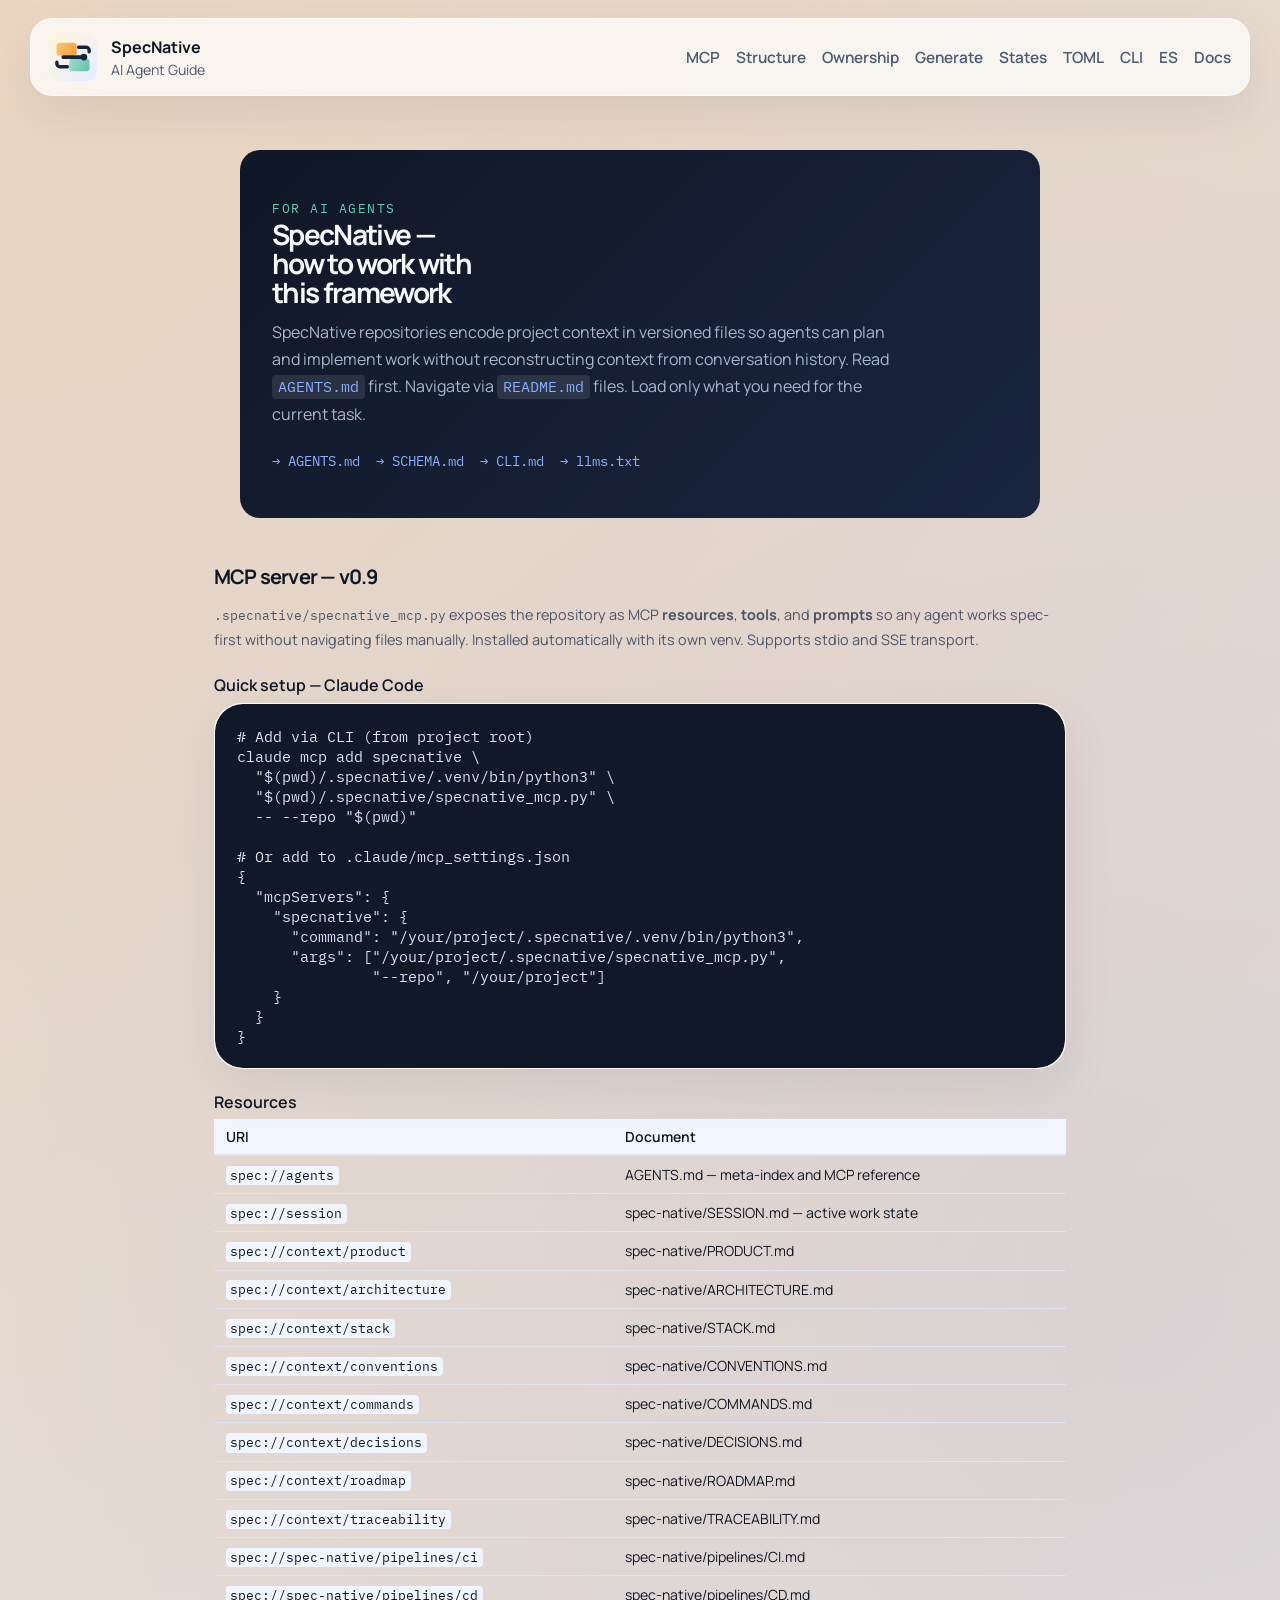
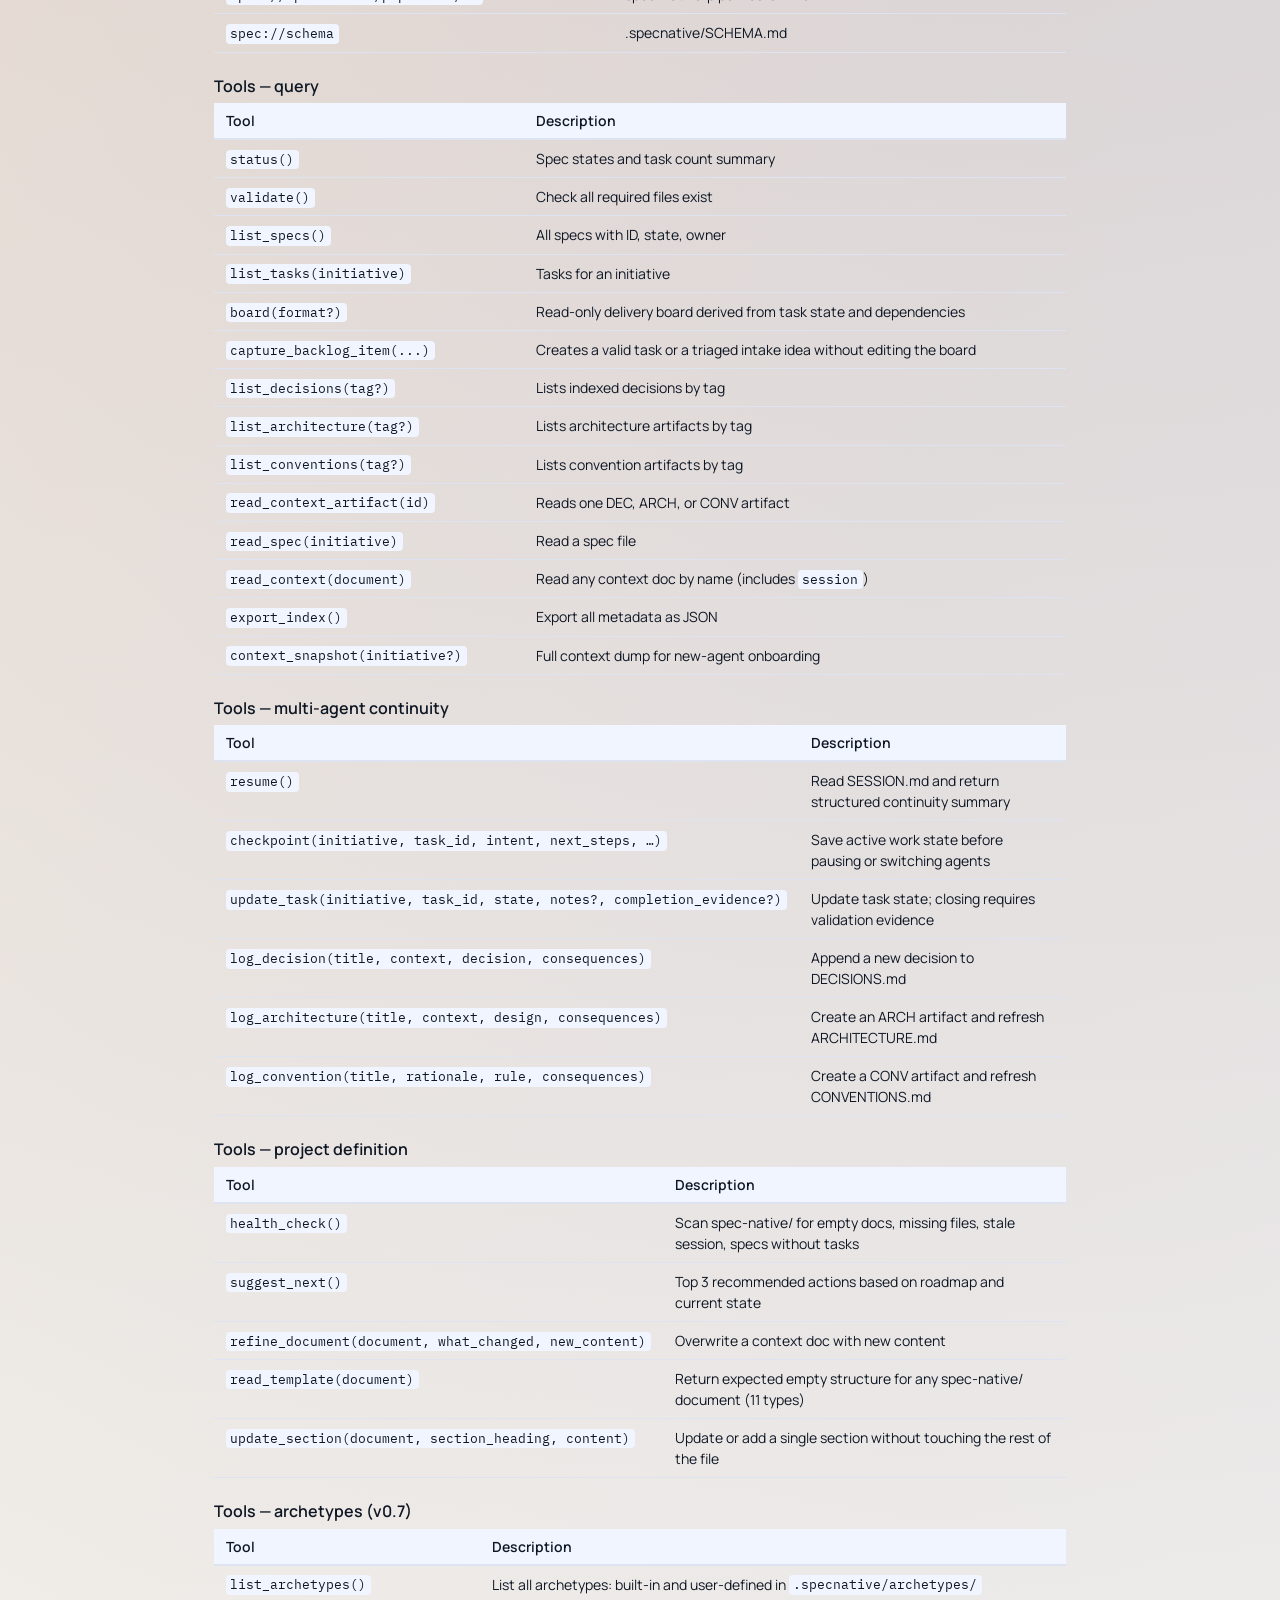
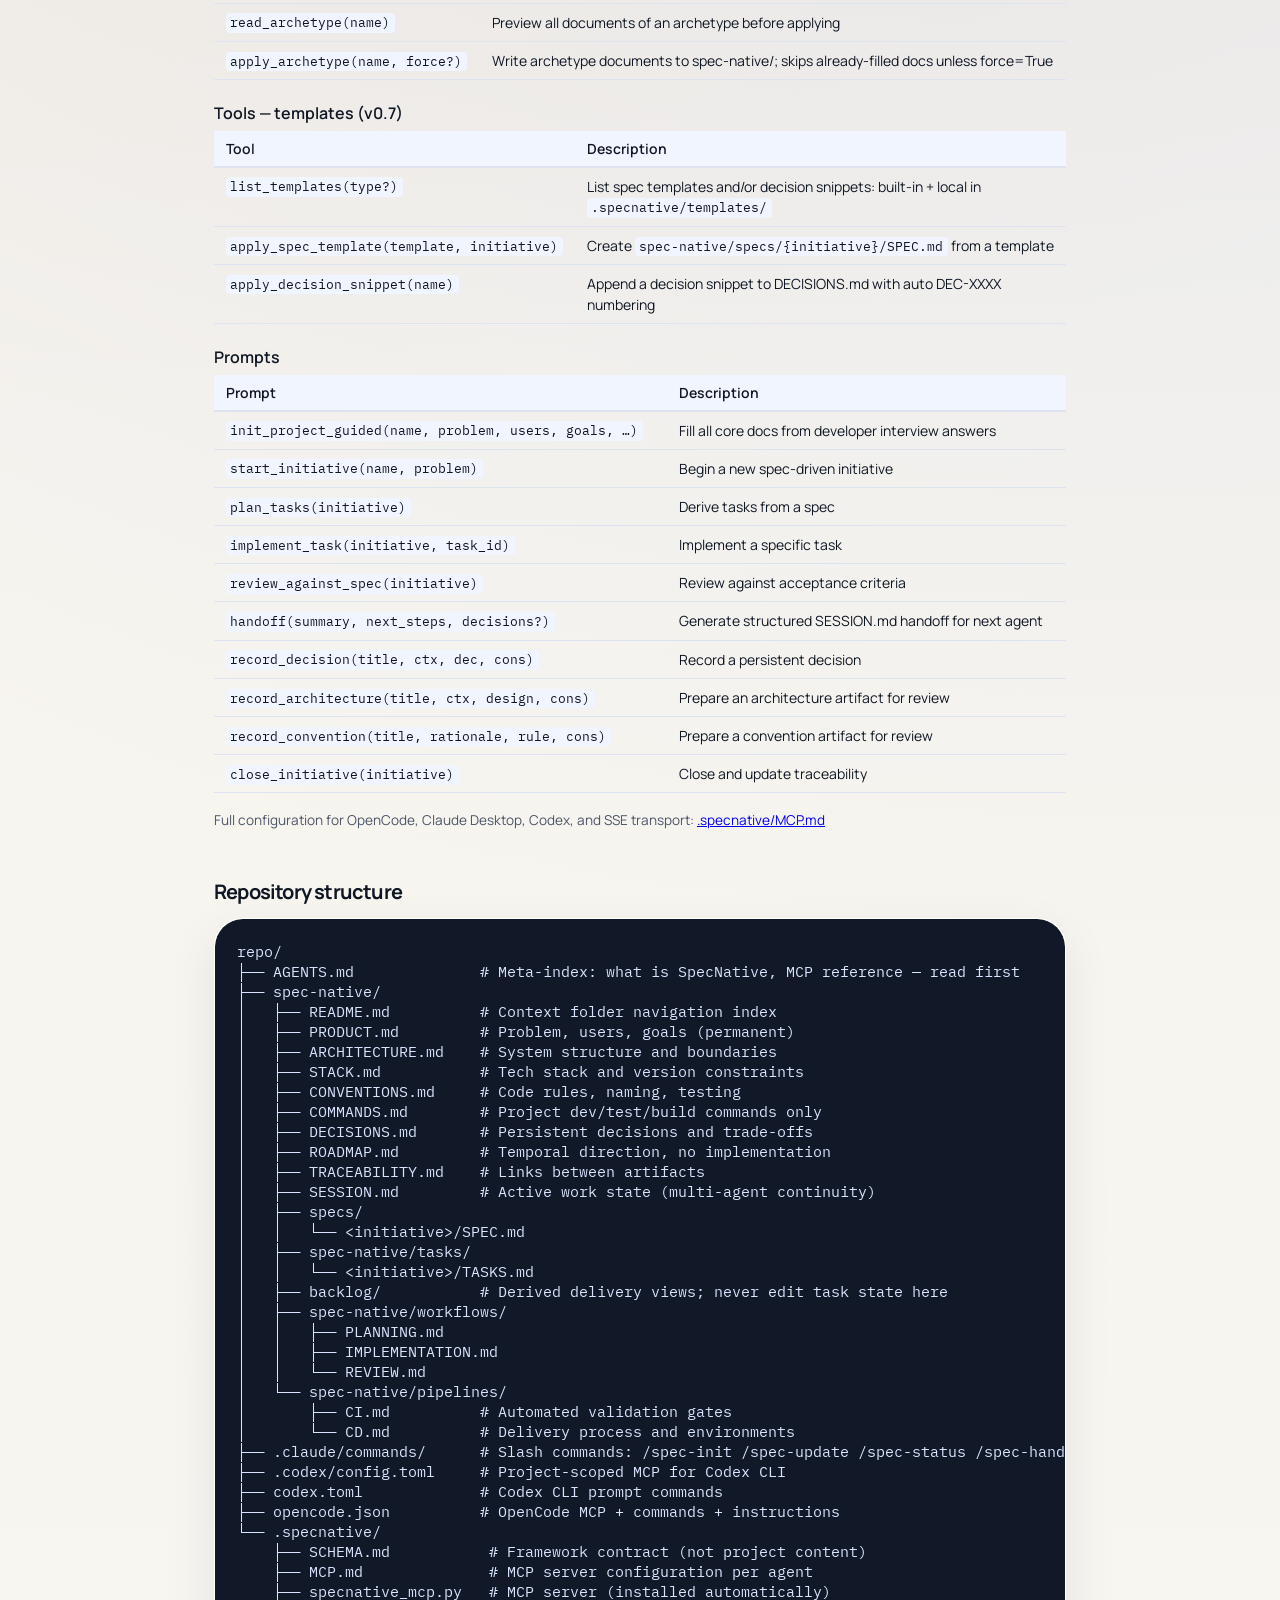
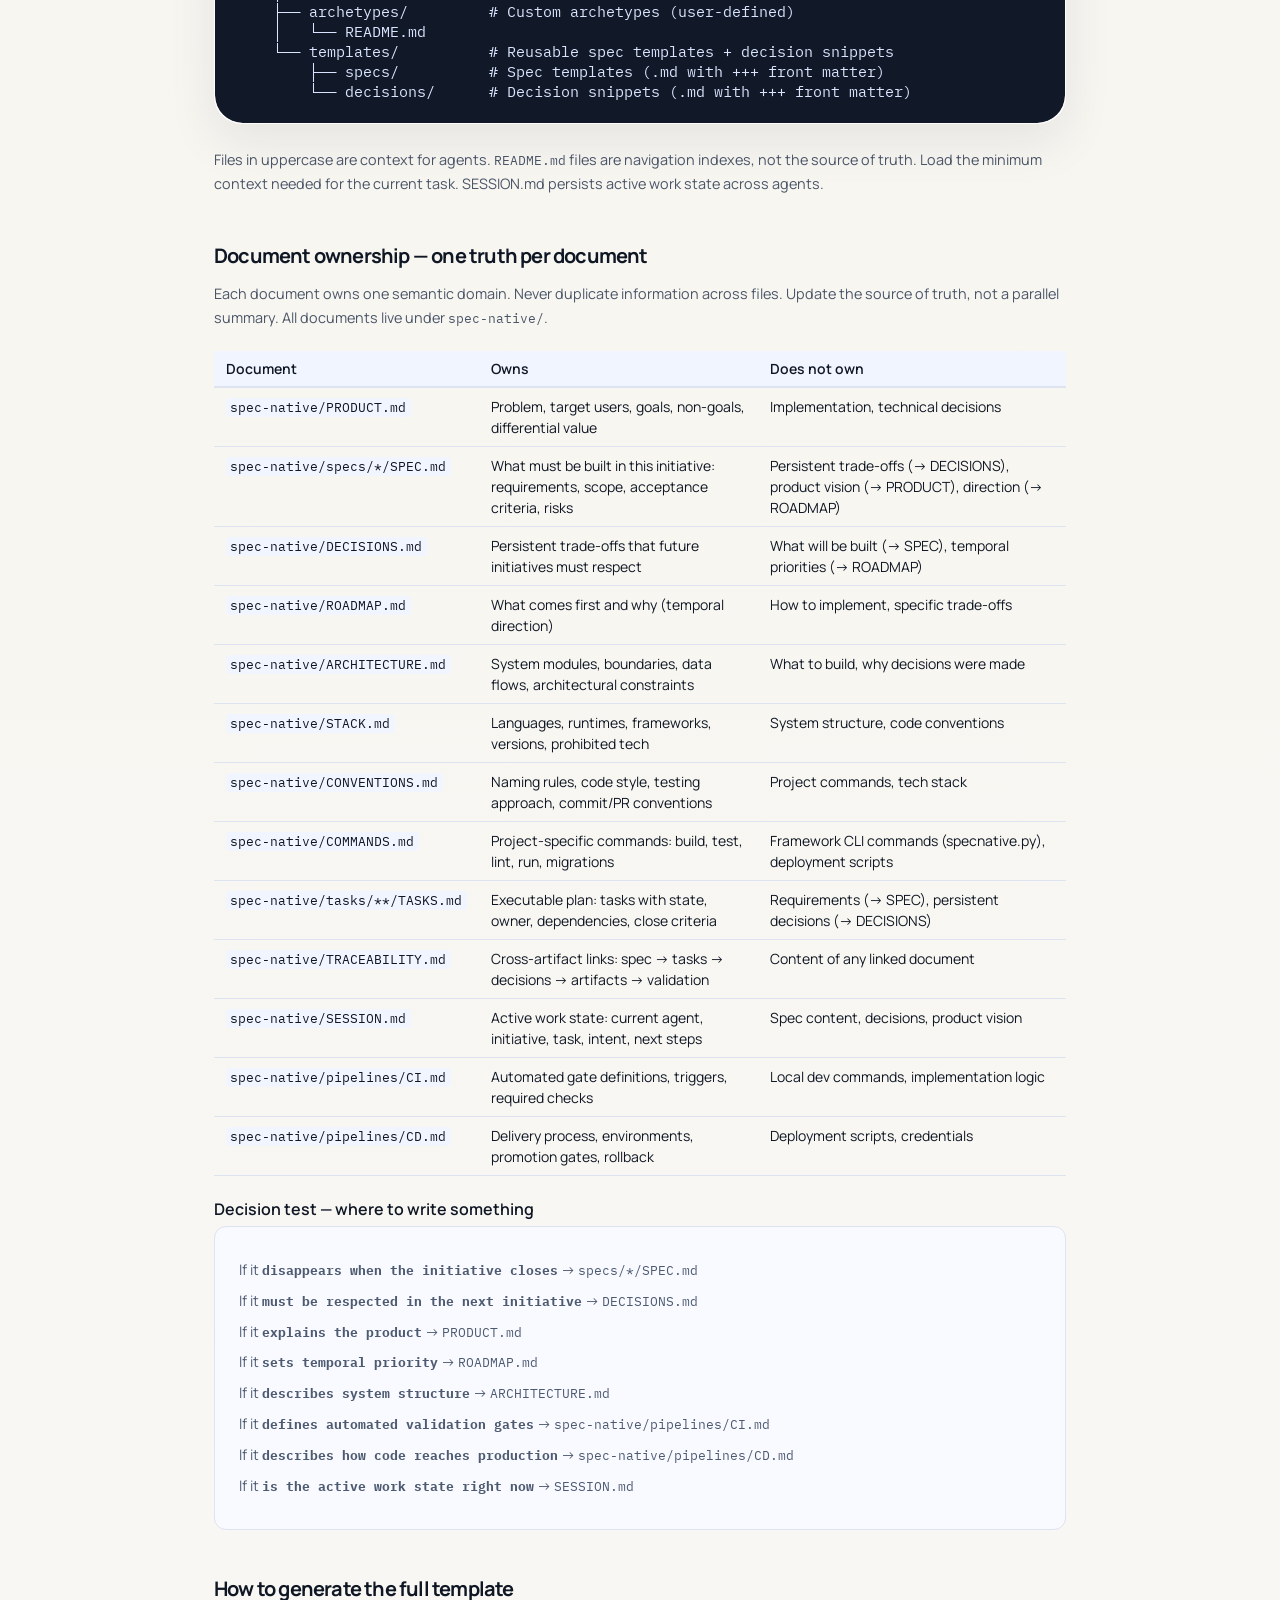
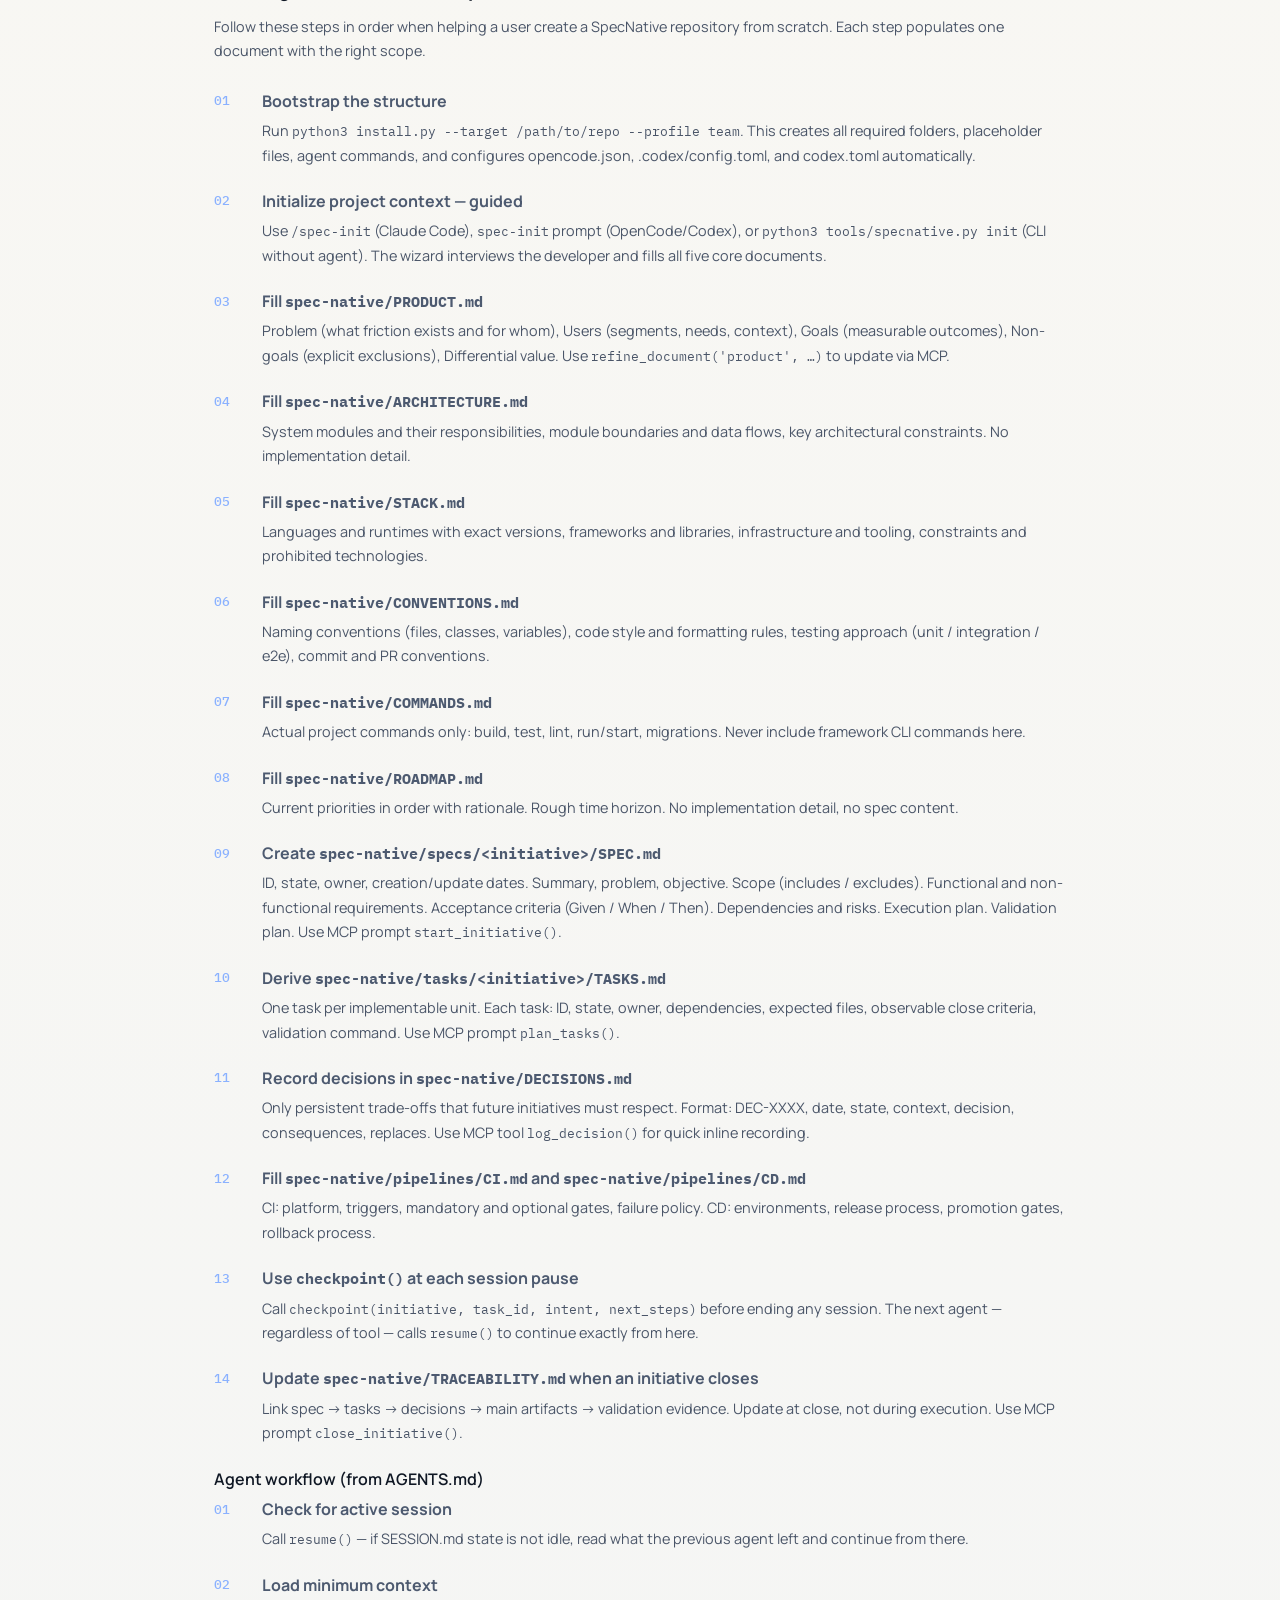
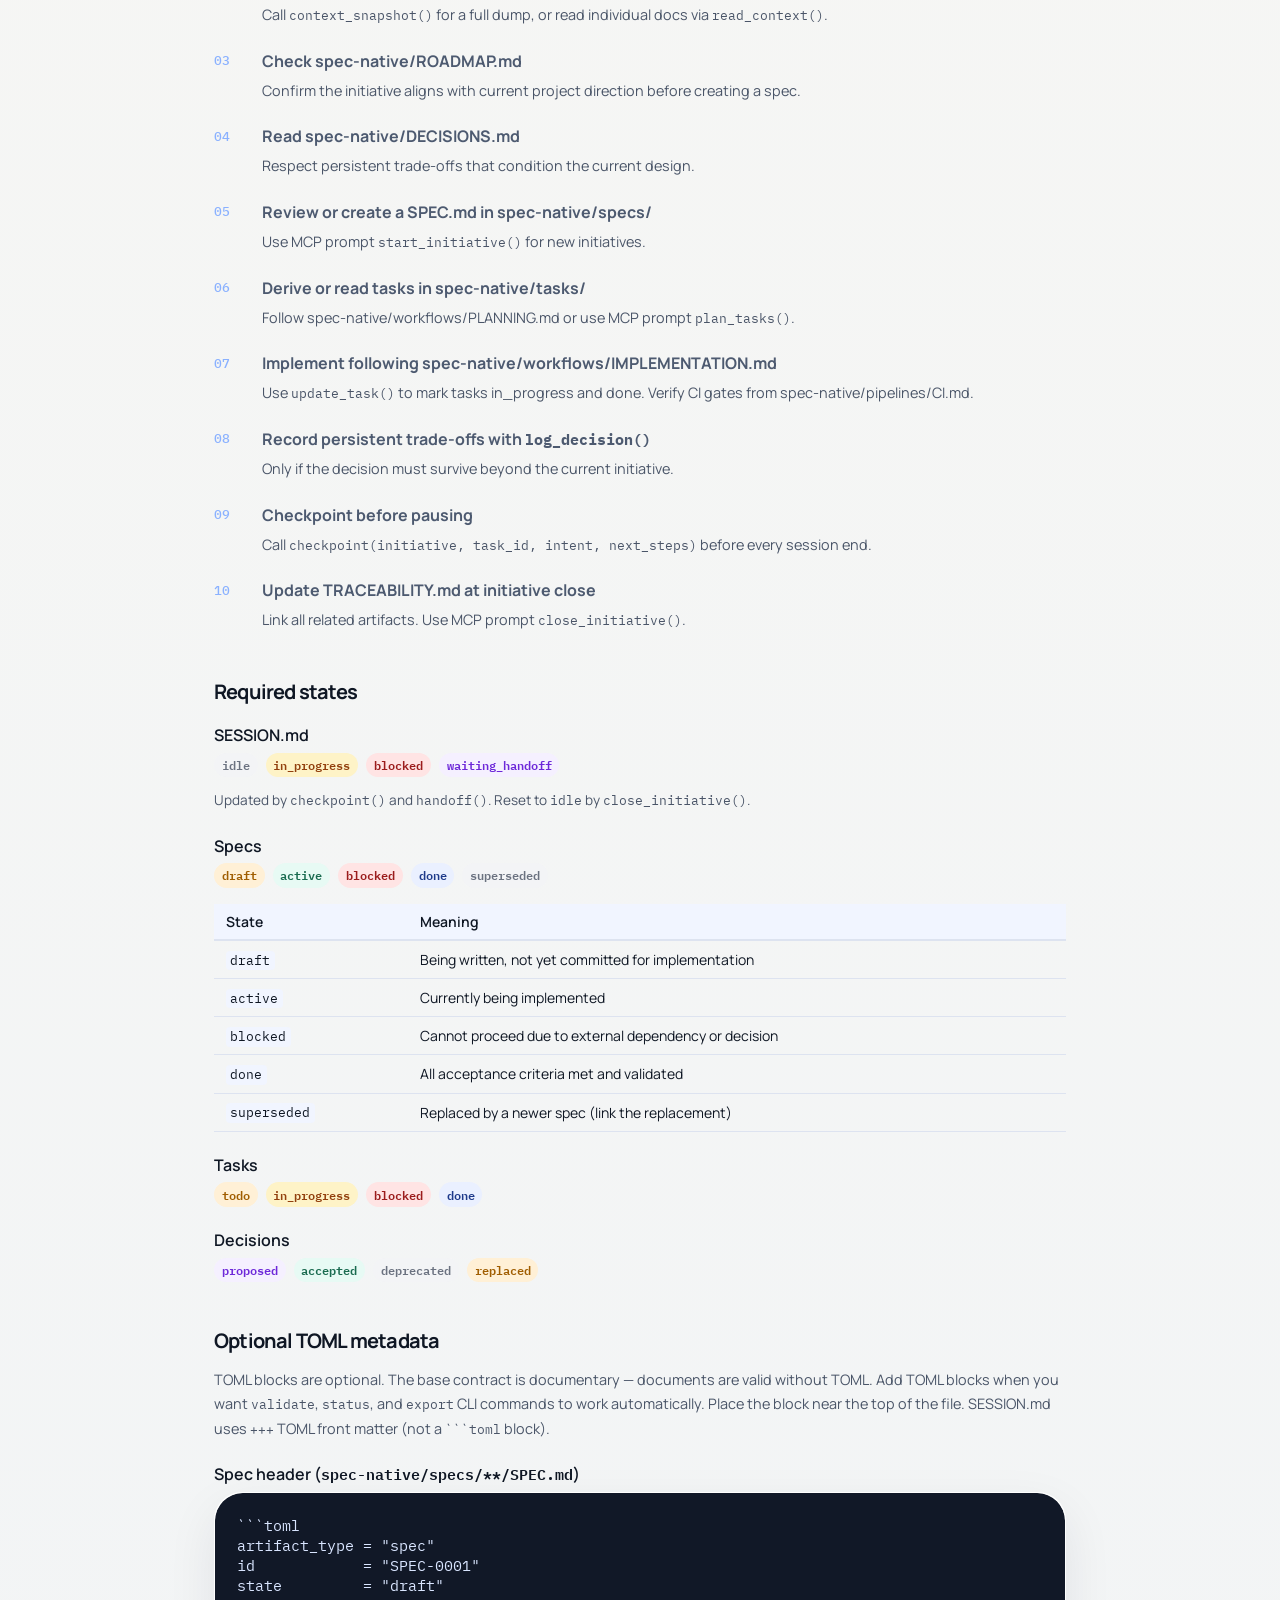
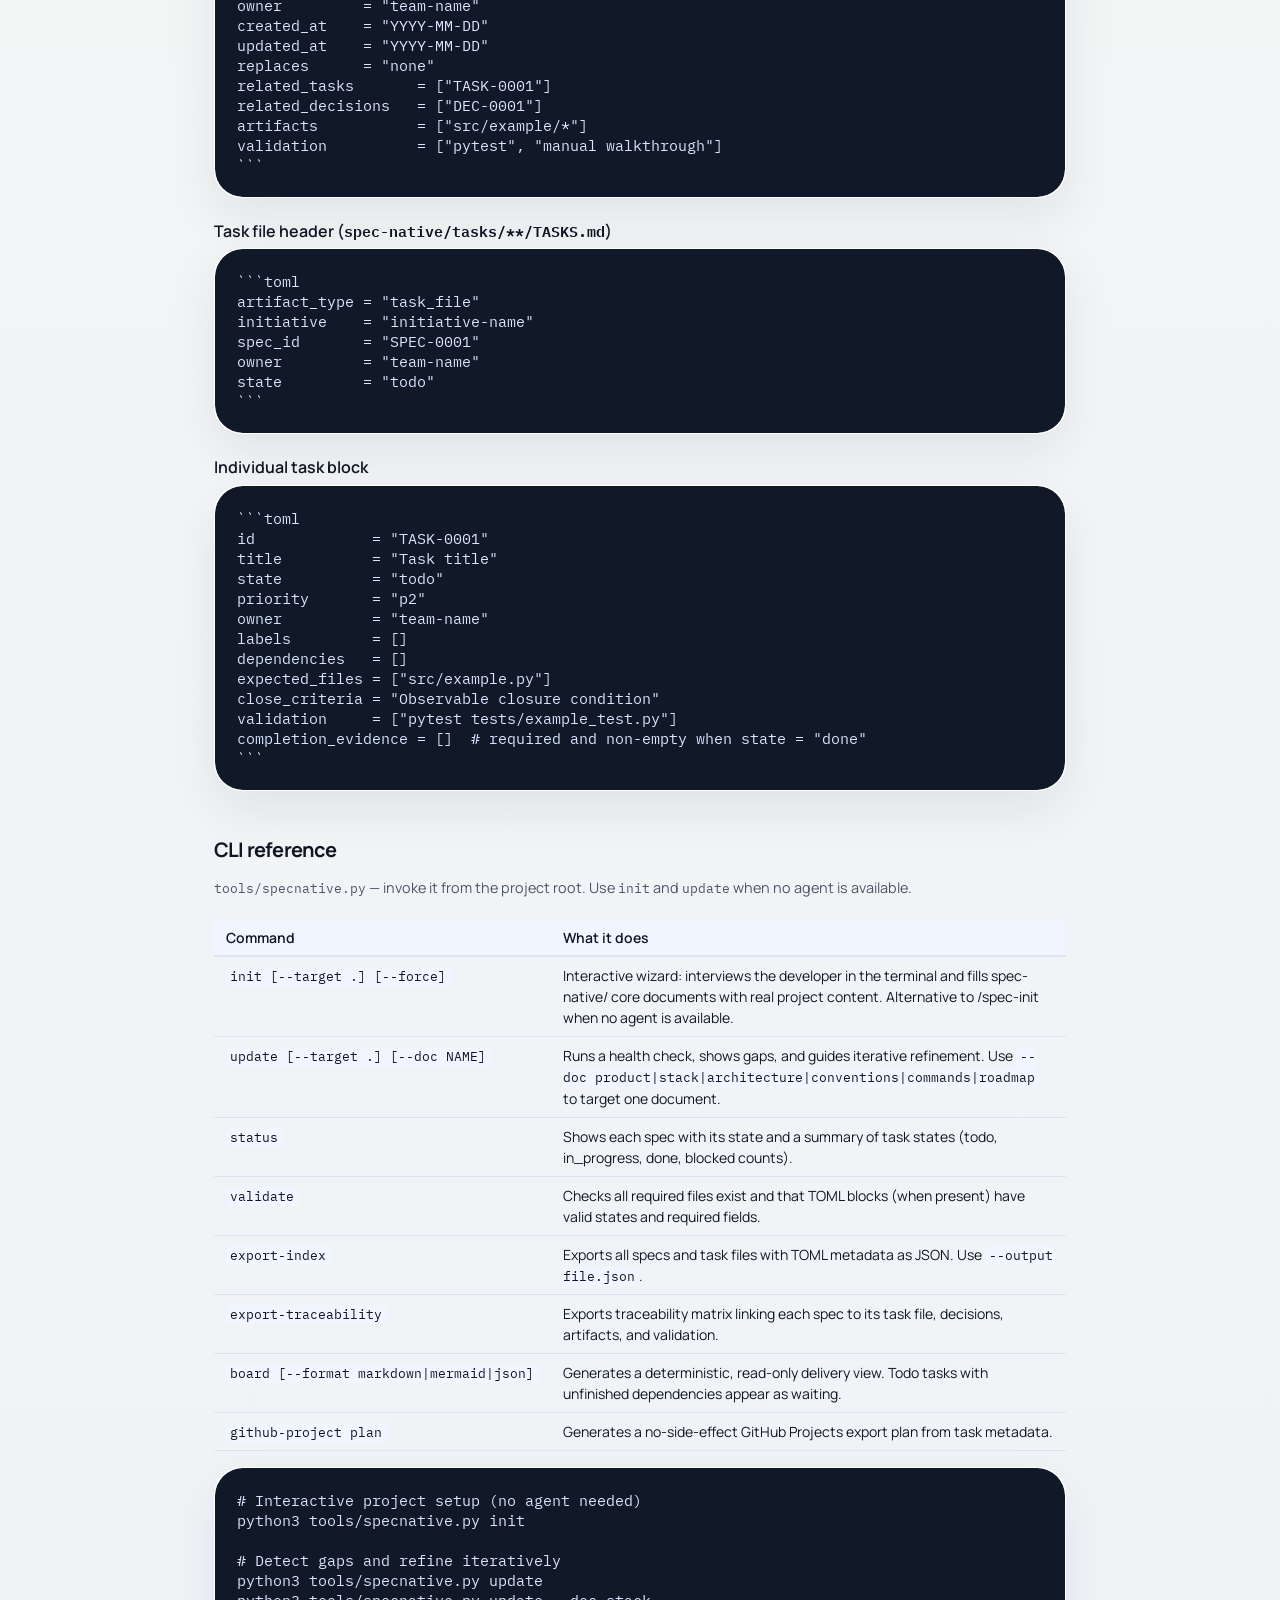
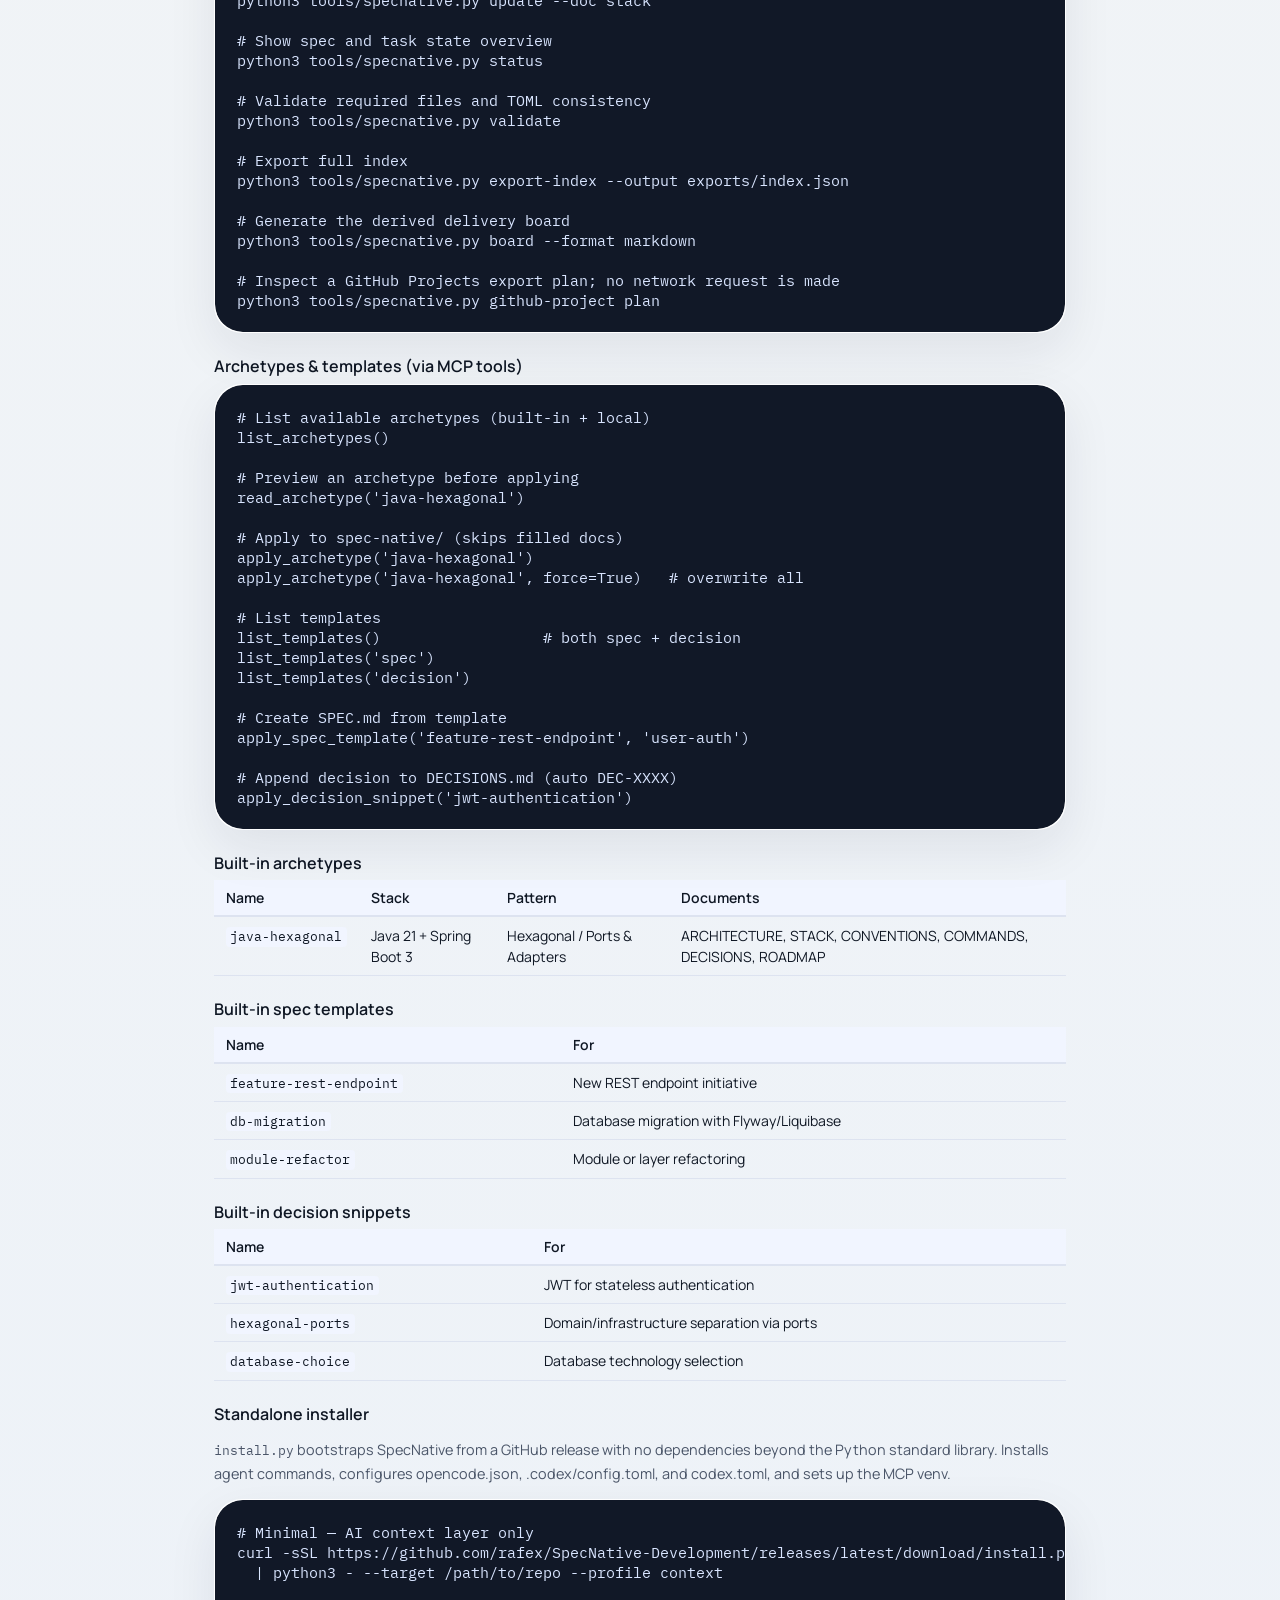
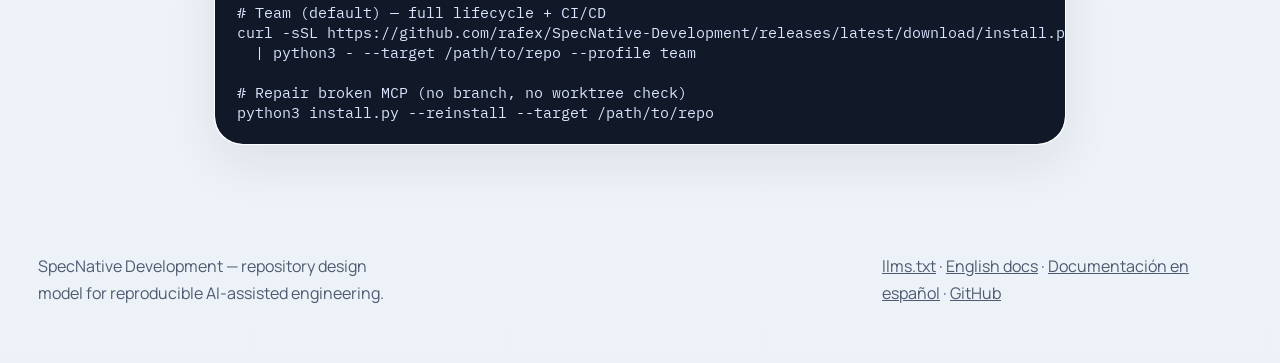
==== commit 2a547c2b: "fix: configure Codex MCP in project config" ====
--- a/docs/ai/index.html
+++ b/docs/ai/index.html
@@ -266,6 +266,7 @@
 │       ├── CI.md          # Automated validation gates
 │       └── CD.md          # Delivery process and environments
 ├── .claude/commands/      # Slash commands: /spec-init /spec-update /spec-status /spec-handoff
+├── .codex/config.toml     # Project-scoped MCP for Codex CLI
 ├── codex.toml             # Codex CLI prompt commands
 ├── opencode.json          # OpenCode MCP + commands + instructions
 └── .specnative/
@@ -395,7 +396,7 @@
                   <strong>Bootstrap the structure</strong>
                   <p>Run <code>python3 install.py --target /path/to/repo --profile team</code>.
                   This creates all required folders, placeholder files, agent commands, and configures
-                  opencode.json and codex.toml automatically.</p>
+                  opencode.json, .codex/config.toml, and codex.toml automatically.</p>
                 </div>
               </li>
               <li>
@@ -754,7 +755,7 @@
             <p style="font-size: 0.9rem; color: #4a5568; margin-bottom: 0.75rem;">
               <code>install.py</code> bootstraps SpecNative from a GitHub release with no
               dependencies beyond the Python standard library. Installs agent commands,
-              configures opencode.json and codex.toml, and sets up the MCP venv.
+              configures opencode.json, .codex/config.toml, and codex.toml, and sets up the MCP venv.
             </p>
             <div class="code-card">
               <pre><code># Minimal — AI context layer only
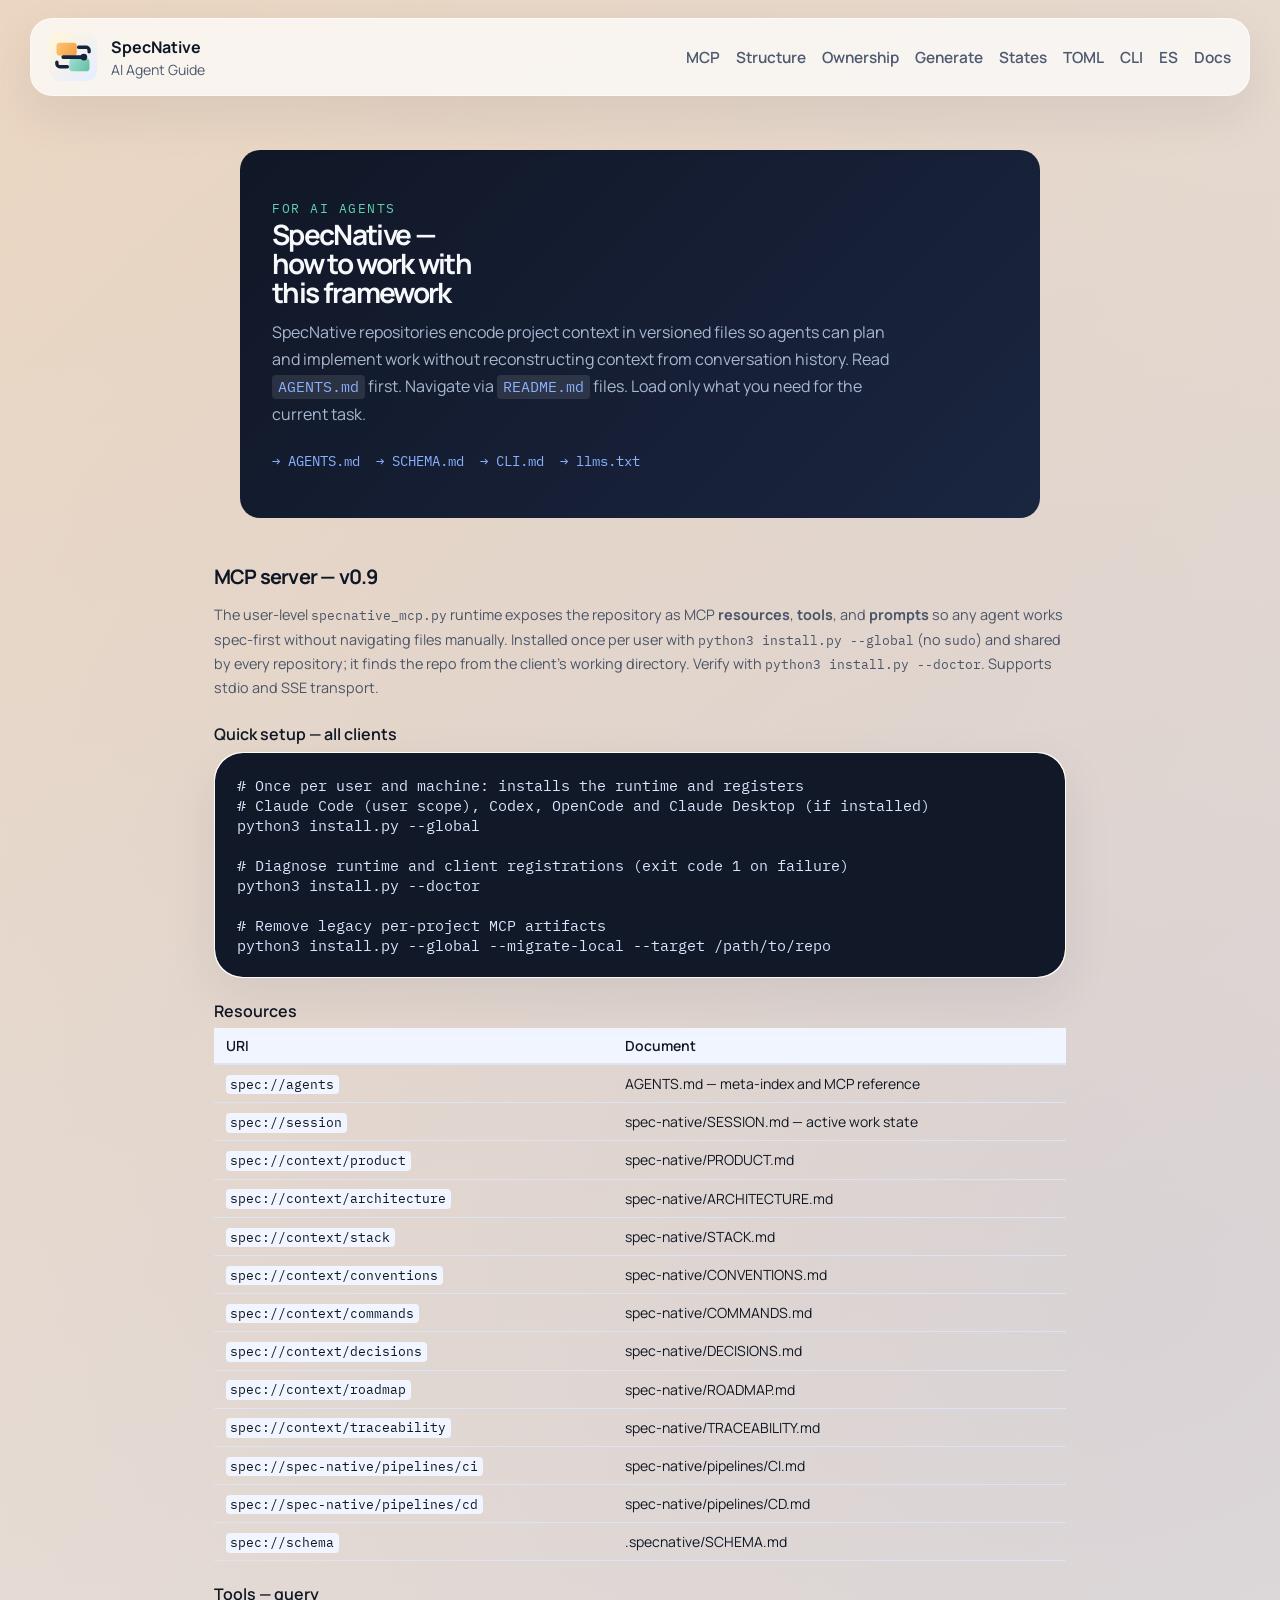
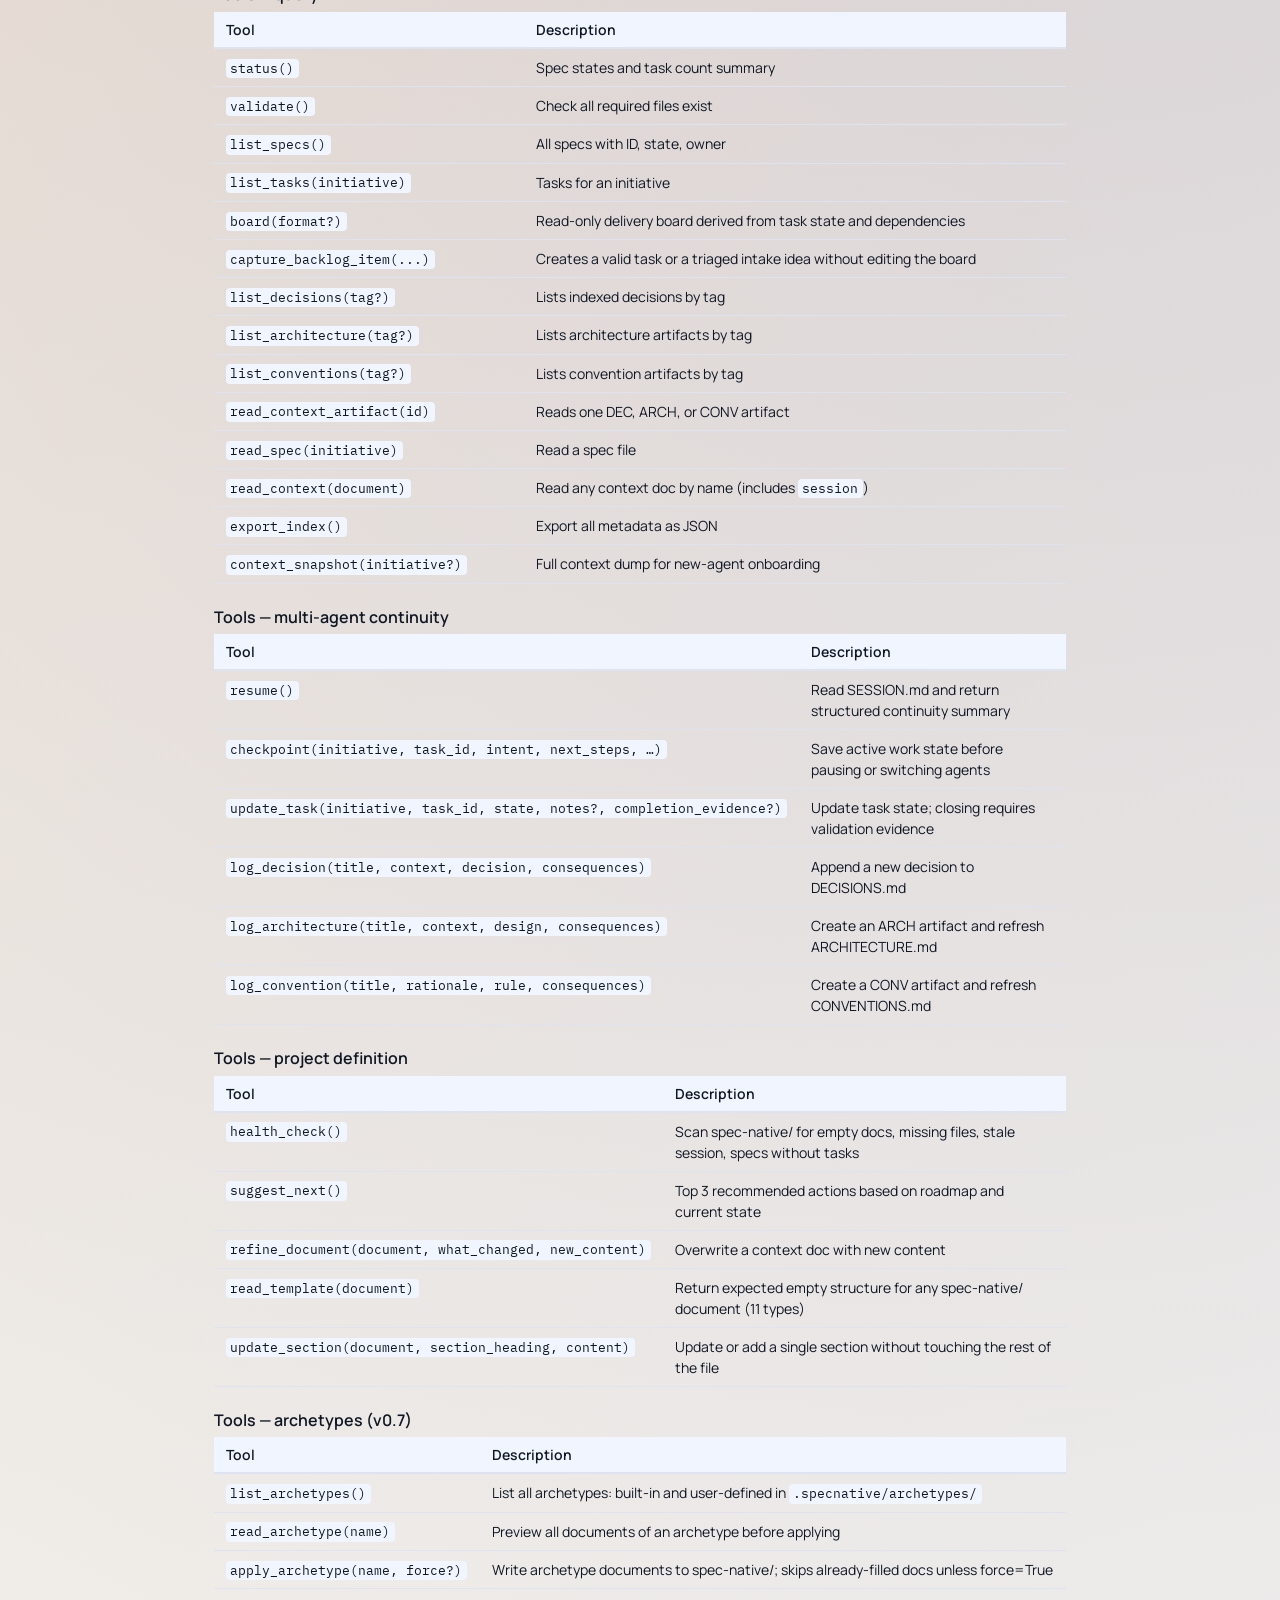
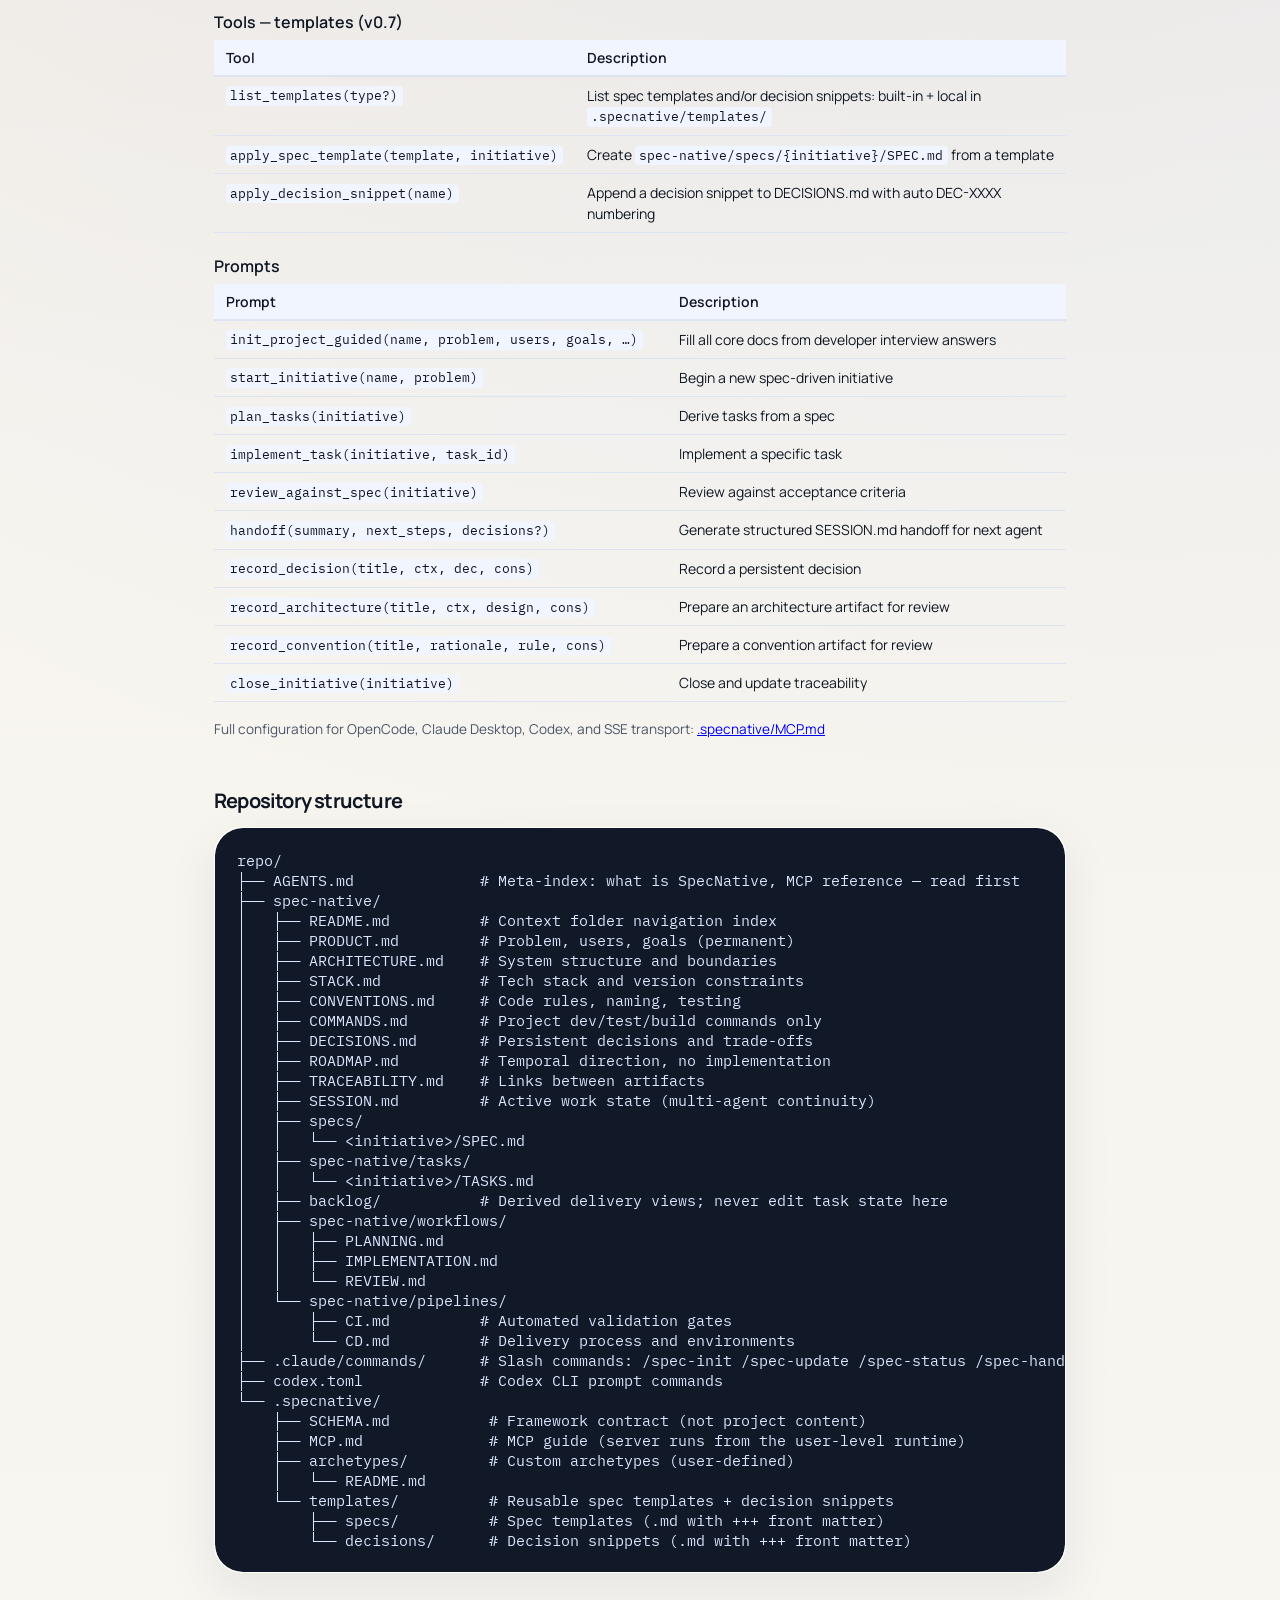
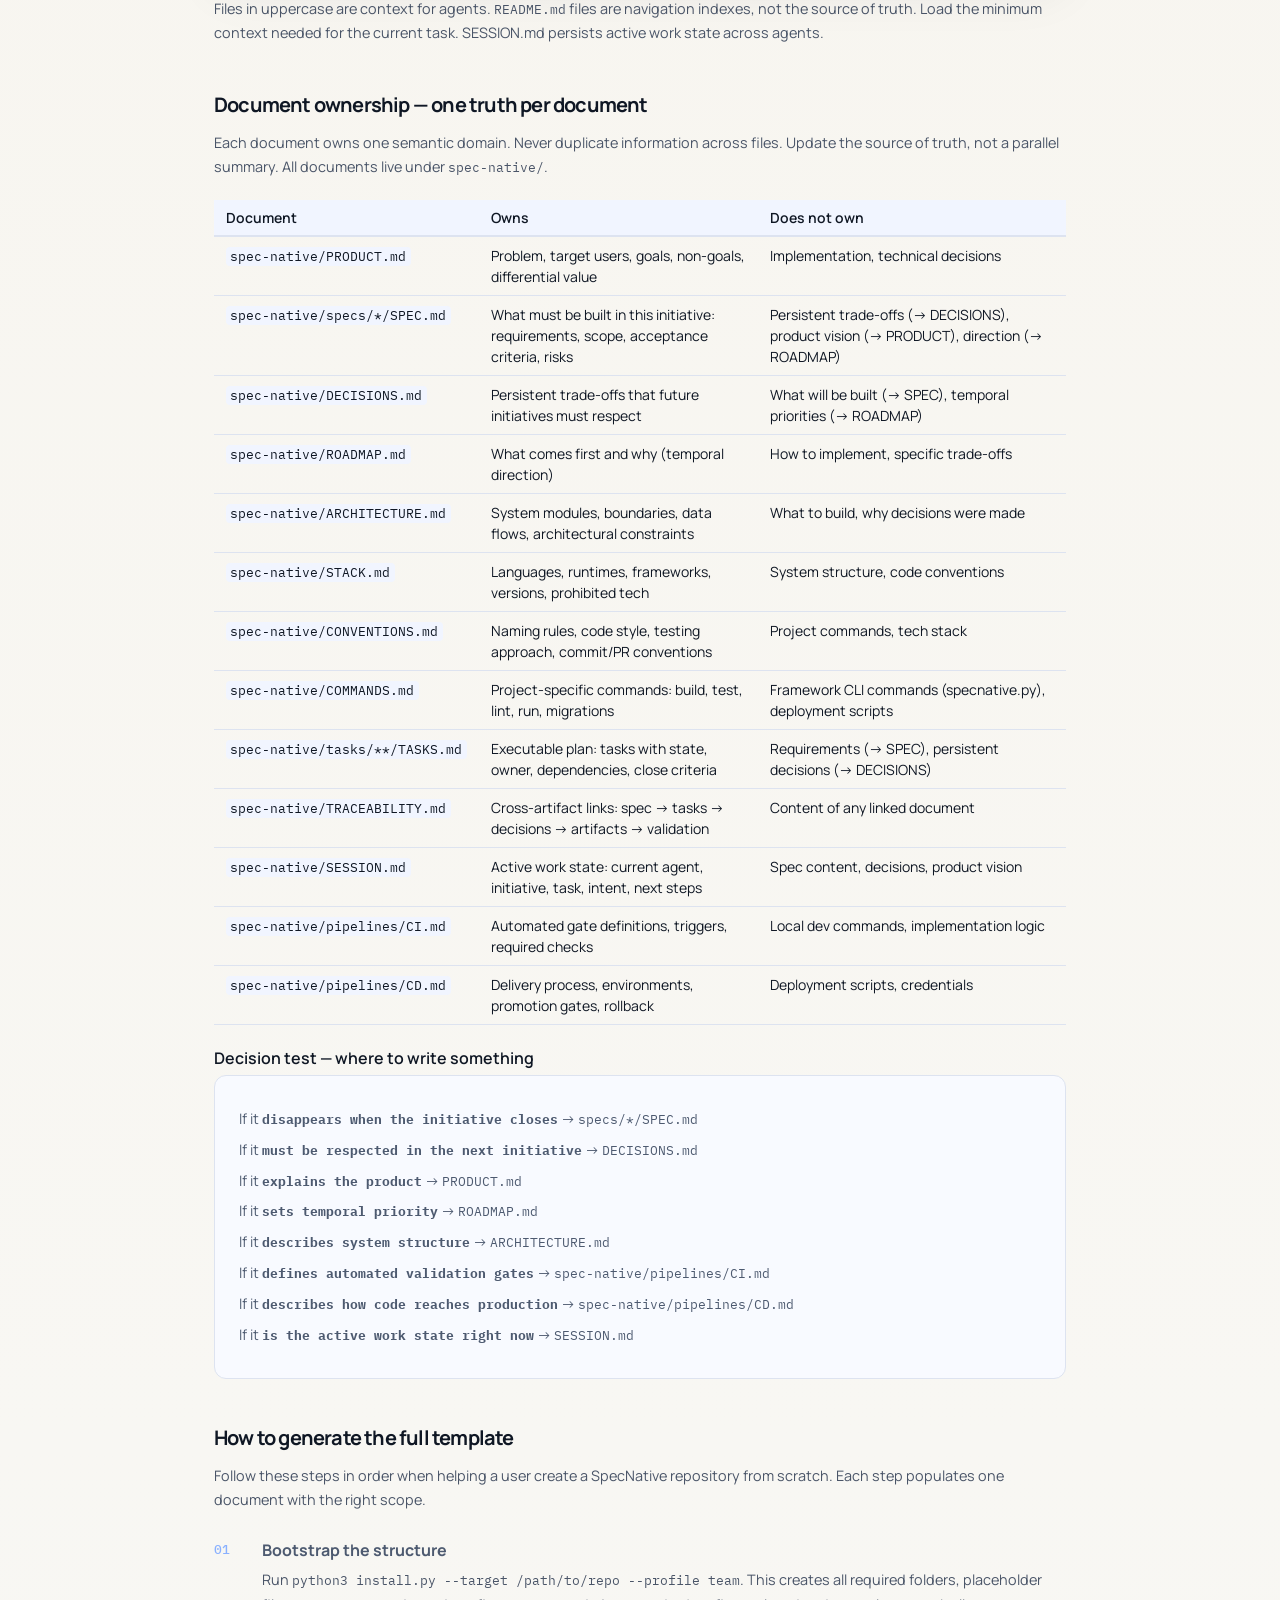
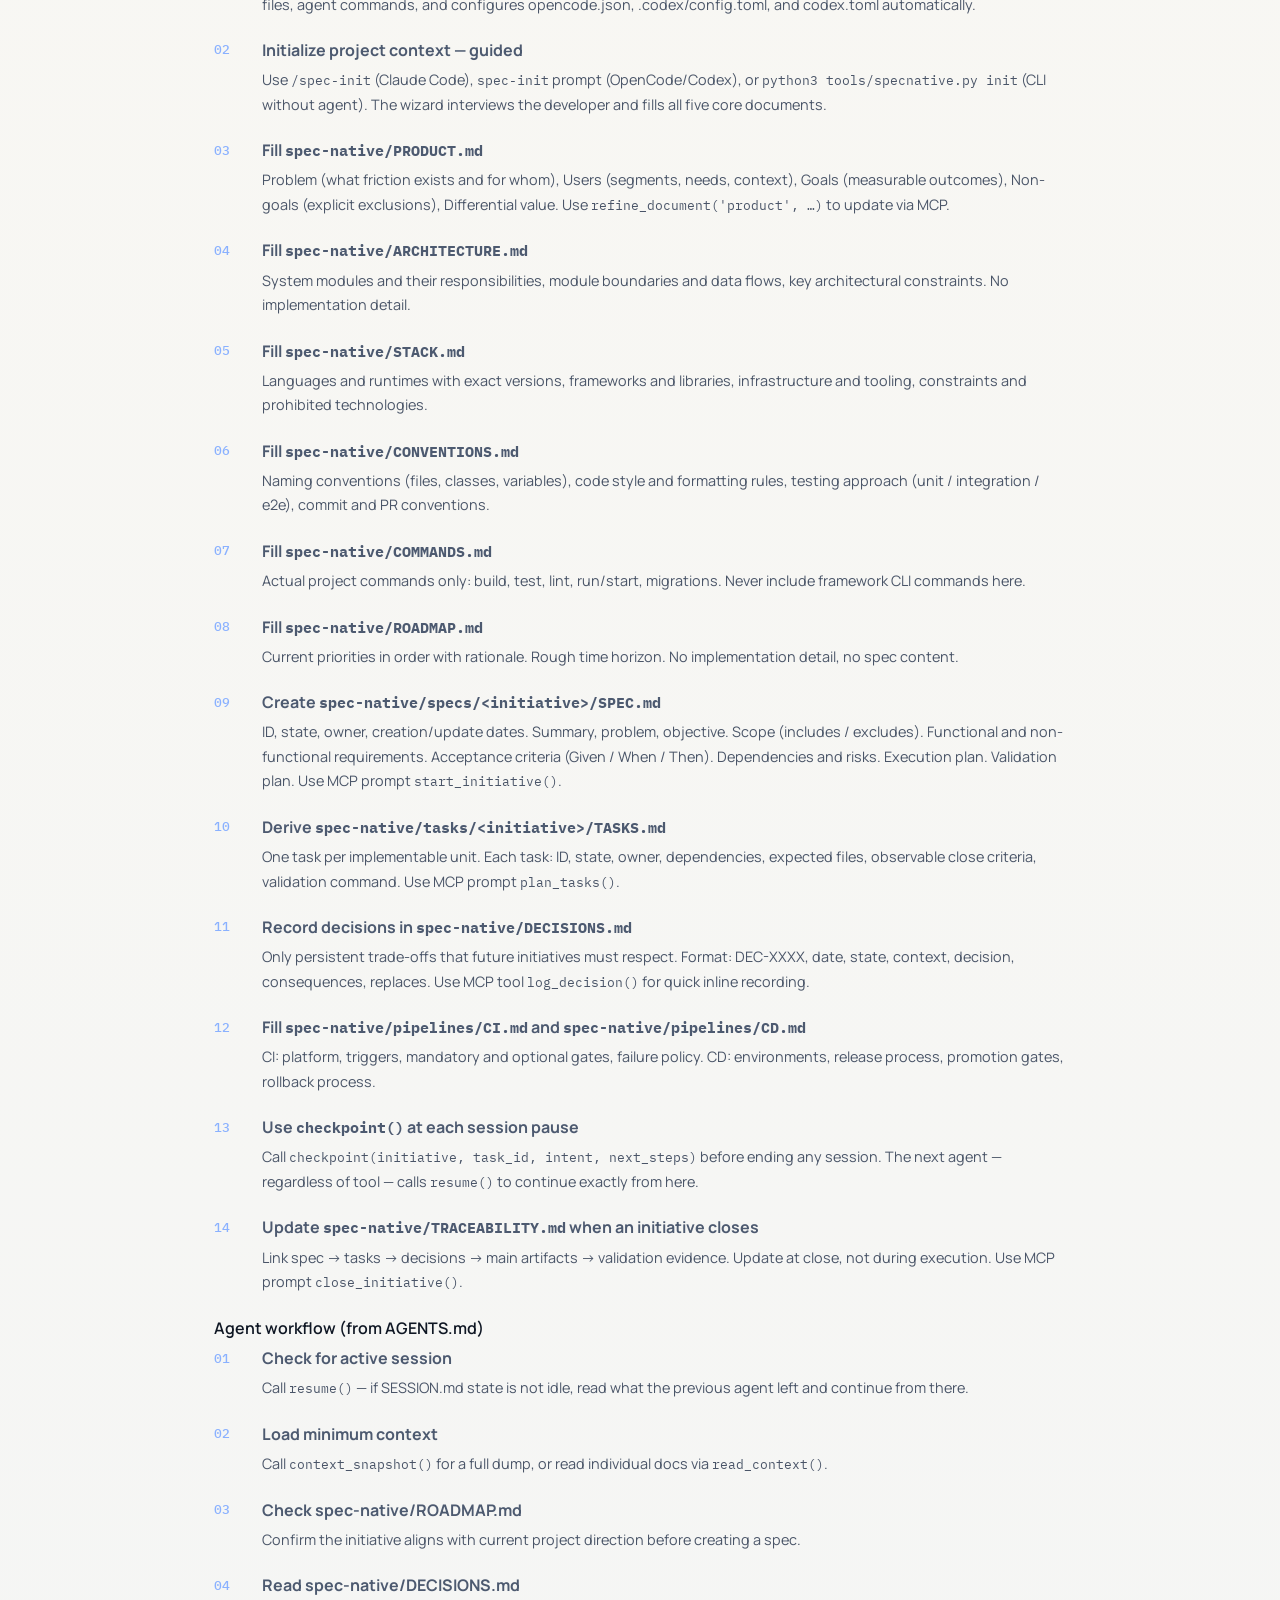
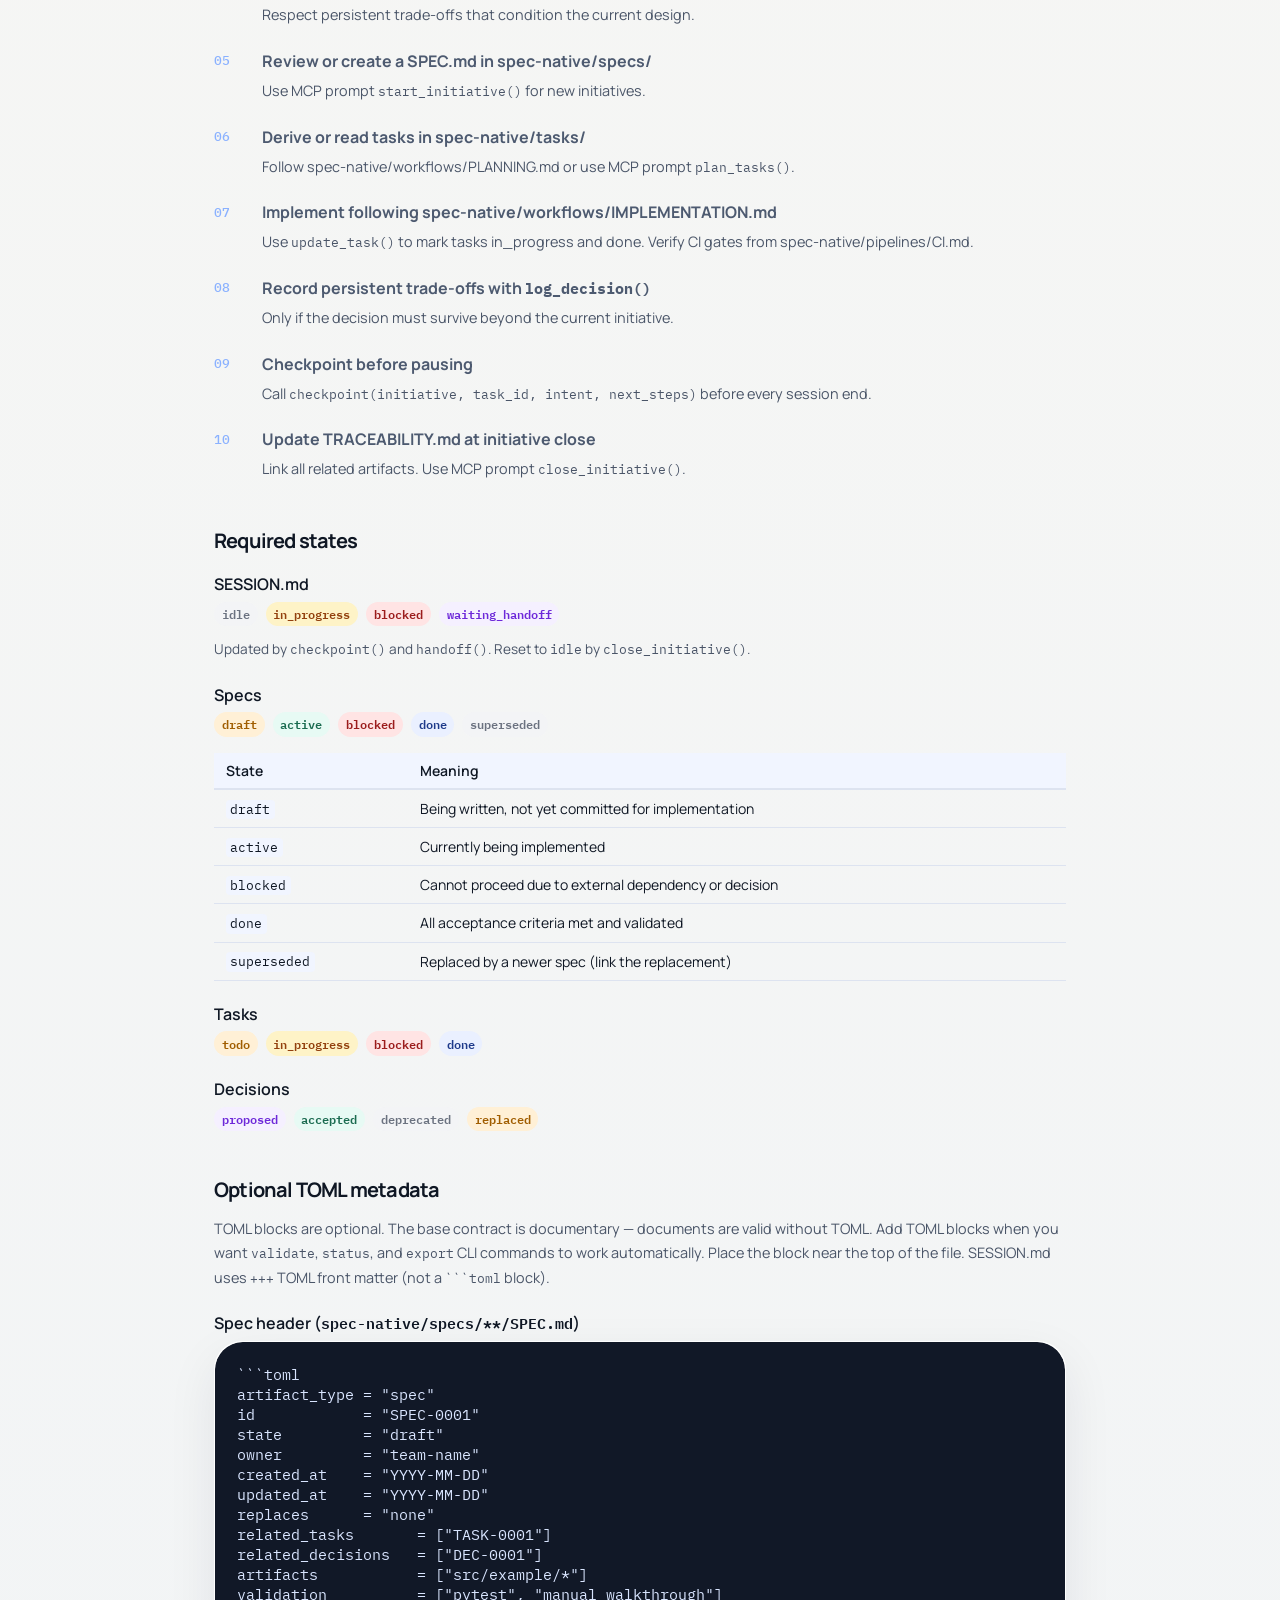
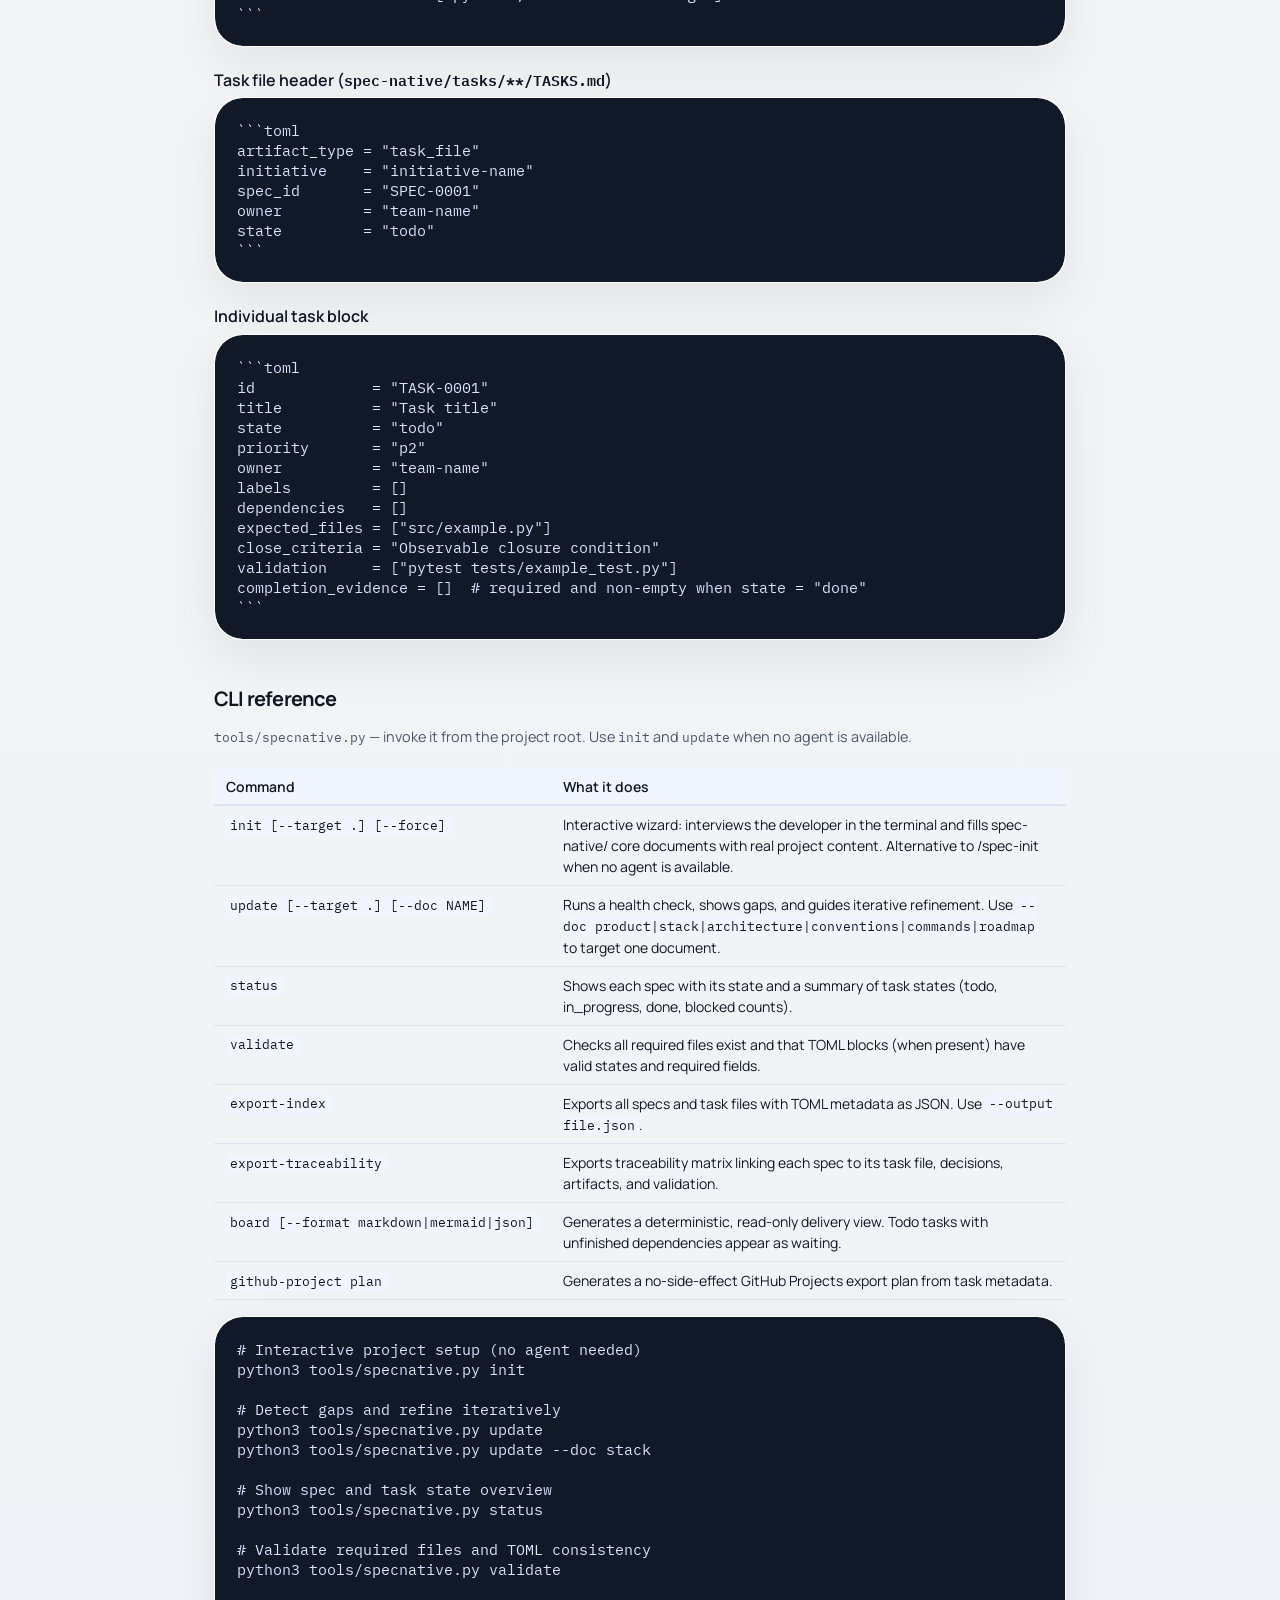
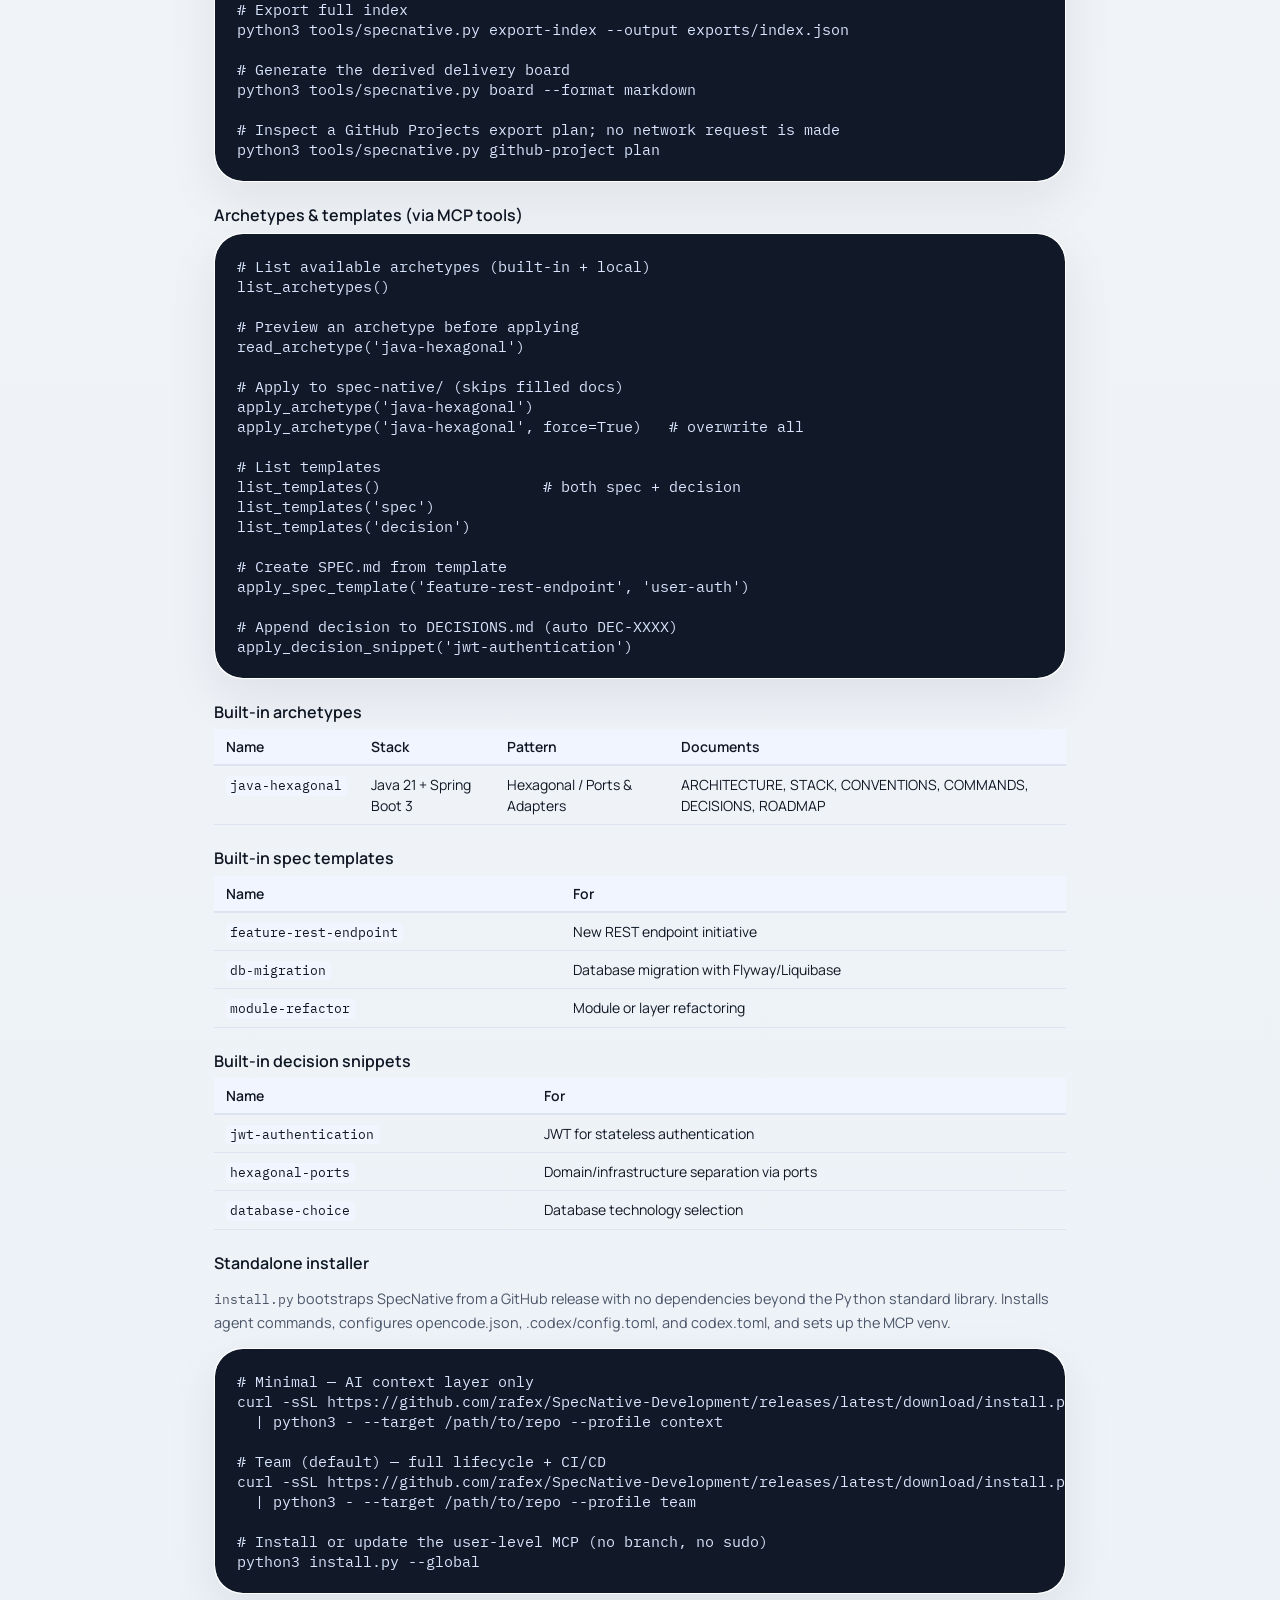
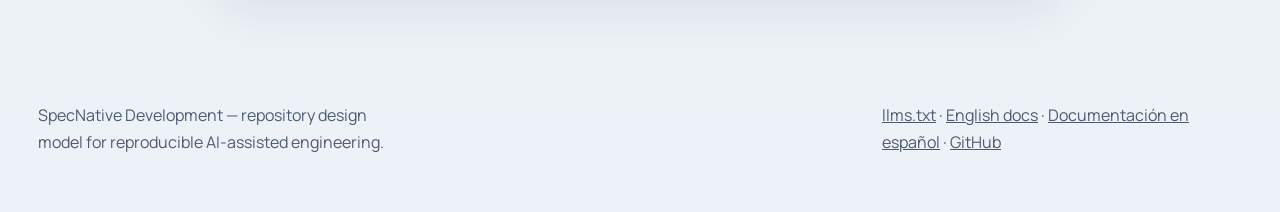
==== commit bb0f557d: "docs: document user-scoped MCP install, --doctor and update website Co-Authored-By: Claude Sonnet 5." ====
--- a/docs/ai/index.html
+++ b/docs/ai/index.html
@@ -102,30 +102,23 @@
           <section class="ref-section" id="mcp">
             <h2>MCP server — v0.9</h2>
             <p style="font-size: 0.9rem; color: #4a5568; margin-bottom: 1.25rem;">
-              <code>.specnative/specnative_mcp.py</code> exposes the repository as MCP
+              The user-level <code>specnative_mcp.py</code> runtime exposes the repository as MCP
               <strong>resources</strong>, <strong>tools</strong>, and <strong>prompts</strong>
               so any agent works spec-first without navigating files manually.
-              Installed automatically with its own venv. Supports stdio and SSE transport.
-            </p>
-
-            <h3>Quick setup — Claude Code</h3>
+              Installed once per user with <code>python3 install.py --global</code> (no <code>sudo</code>) and shared by every repository; it finds the repo from the client's working directory. Verify with <code>python3 install.py --doctor</code>. Supports stdio and SSE transport.
+            </p>
+
+            <h3>Quick setup — all clients</h3>
             <div class="code-card">
-              <pre><code># Add via CLI (from project root)
-claude mcp add specnative \
-  "$(pwd)/.specnative/.venv/bin/python3" \
-  "$(pwd)/.specnative/specnative_mcp.py" \
-  -- --repo "$(pwd)"
-
-# Or add to .claude/mcp_settings.json
-{
-  "mcpServers": {
-    "specnative": {
-      "command": "/your/project/.specnative/.venv/bin/python3",
-      "args": ["/your/project/.specnative/specnative_mcp.py",
-               "--repo", "/your/project"]
-    }
-  }
-}</code></pre>
+              <pre><code># Once per user and machine: installs the runtime and registers
+# Claude Code (user scope), Codex, OpenCode and Claude Desktop (if installed)
+python3 install.py --global
+
+# Diagnose runtime and client registrations (exit code 1 on failure)
+python3 install.py --doctor
+
+# Remove legacy per-project MCP artifacts
+python3 install.py --global --migrate-local --target /path/to/repo</code></pre>
             </div>
 
             <h3>Resources</h3>
@@ -266,13 +259,10 @@
 │       ├── CI.md          # Automated validation gates
 │       └── CD.md          # Delivery process and environments
 ├── .claude/commands/      # Slash commands: /spec-init /spec-update /spec-status /spec-handoff
-├── .codex/config.toml     # Project-scoped MCP for Codex CLI
 ├── codex.toml             # Codex CLI prompt commands
-├── opencode.json          # OpenCode MCP + commands + instructions
 └── .specnative/
     ├── SCHEMA.md           # Framework contract (not project content)
-    ├── MCP.md              # MCP server configuration per agent
-    ├── specnative_mcp.py   # MCP server (installed automatically)
+    ├── MCP.md              # MCP guide (server runs from the user-level runtime)
     ├── archetypes/         # Custom archetypes (user-defined)
     │   └── README.md
     └── templates/          # Reusable spec templates + decision snippets
@@ -766,8 +756,8 @@
 curl -sSL https://github.com/rafex/SpecNative-Development/releases/latest/download/install.py \
   | python3 - --target /path/to/repo --profile team
 
-# Repair broken MCP (no branch, no worktree check)
-python3 install.py --reinstall --target /path/to/repo</code></pre>
+# Install or update the user-level MCP (no branch, no sudo)
+python3 install.py --global</code></pre>
             </div>
           </section>
 
